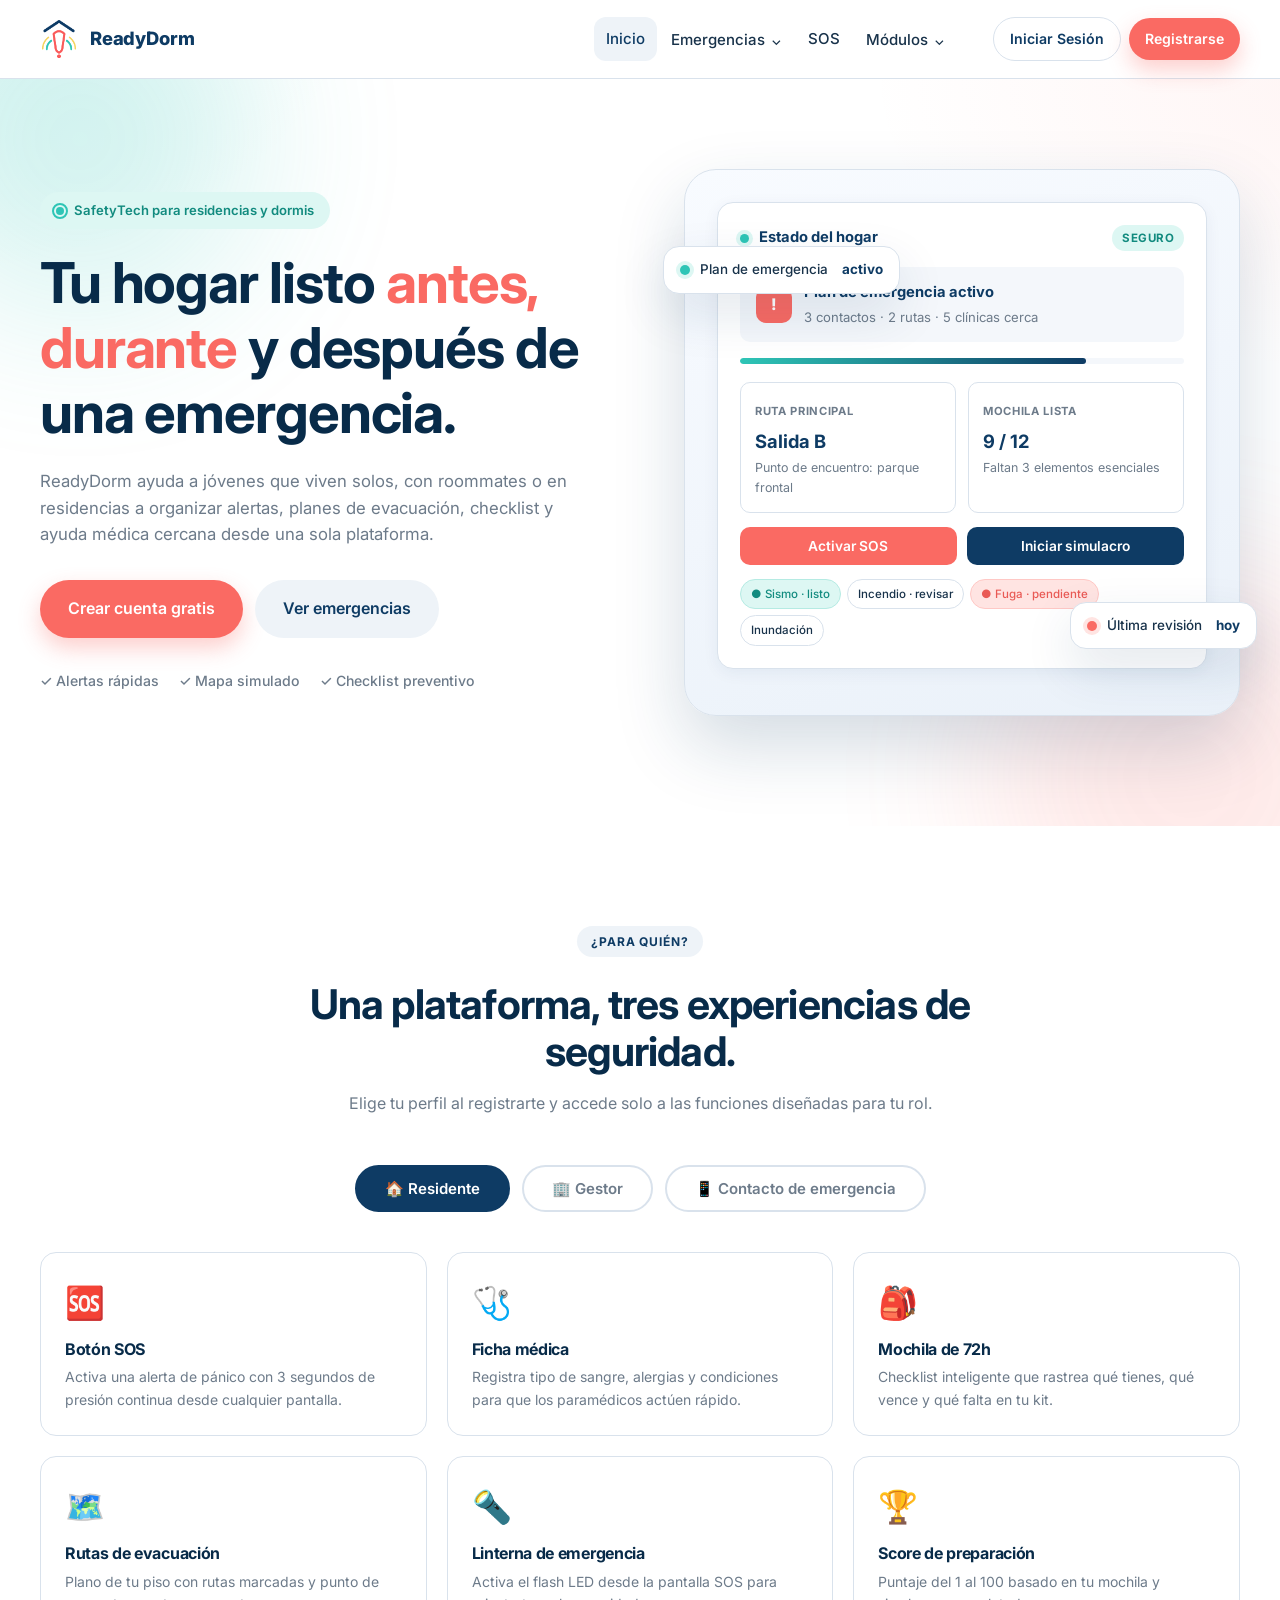
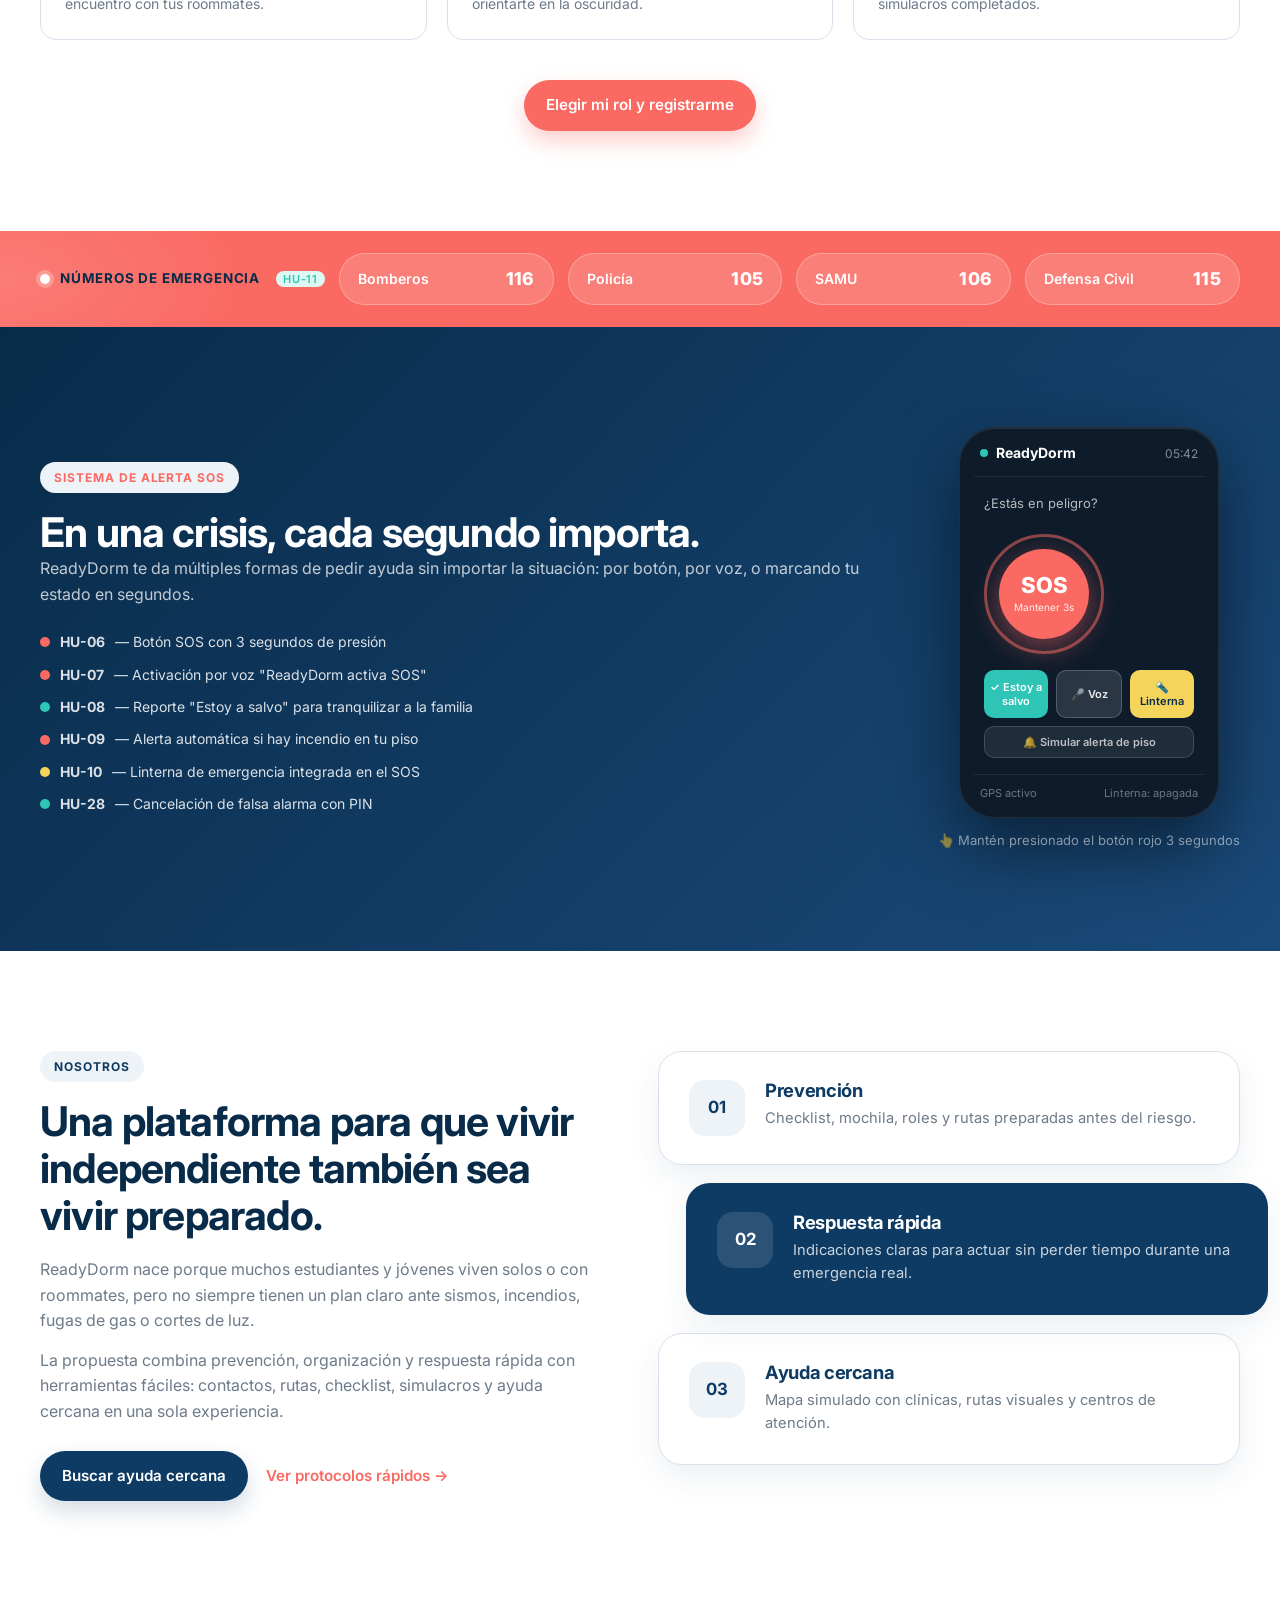
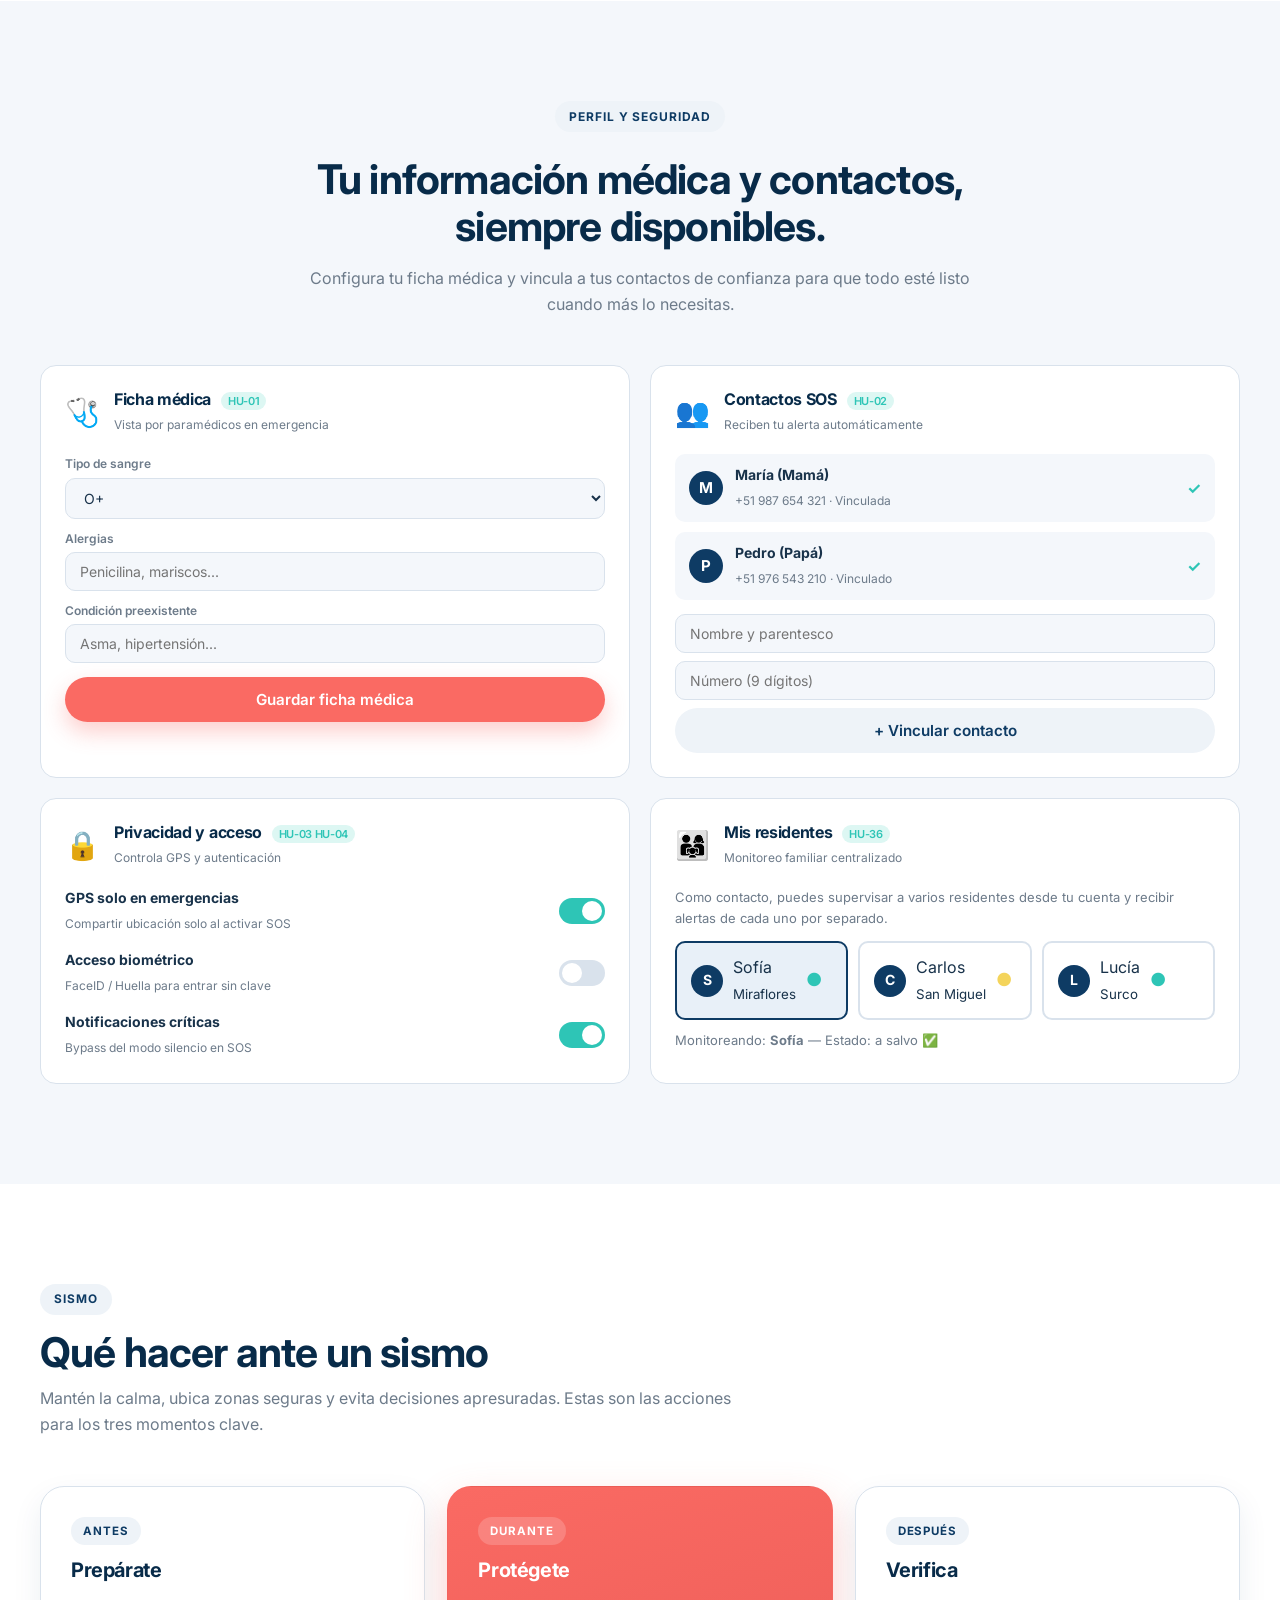
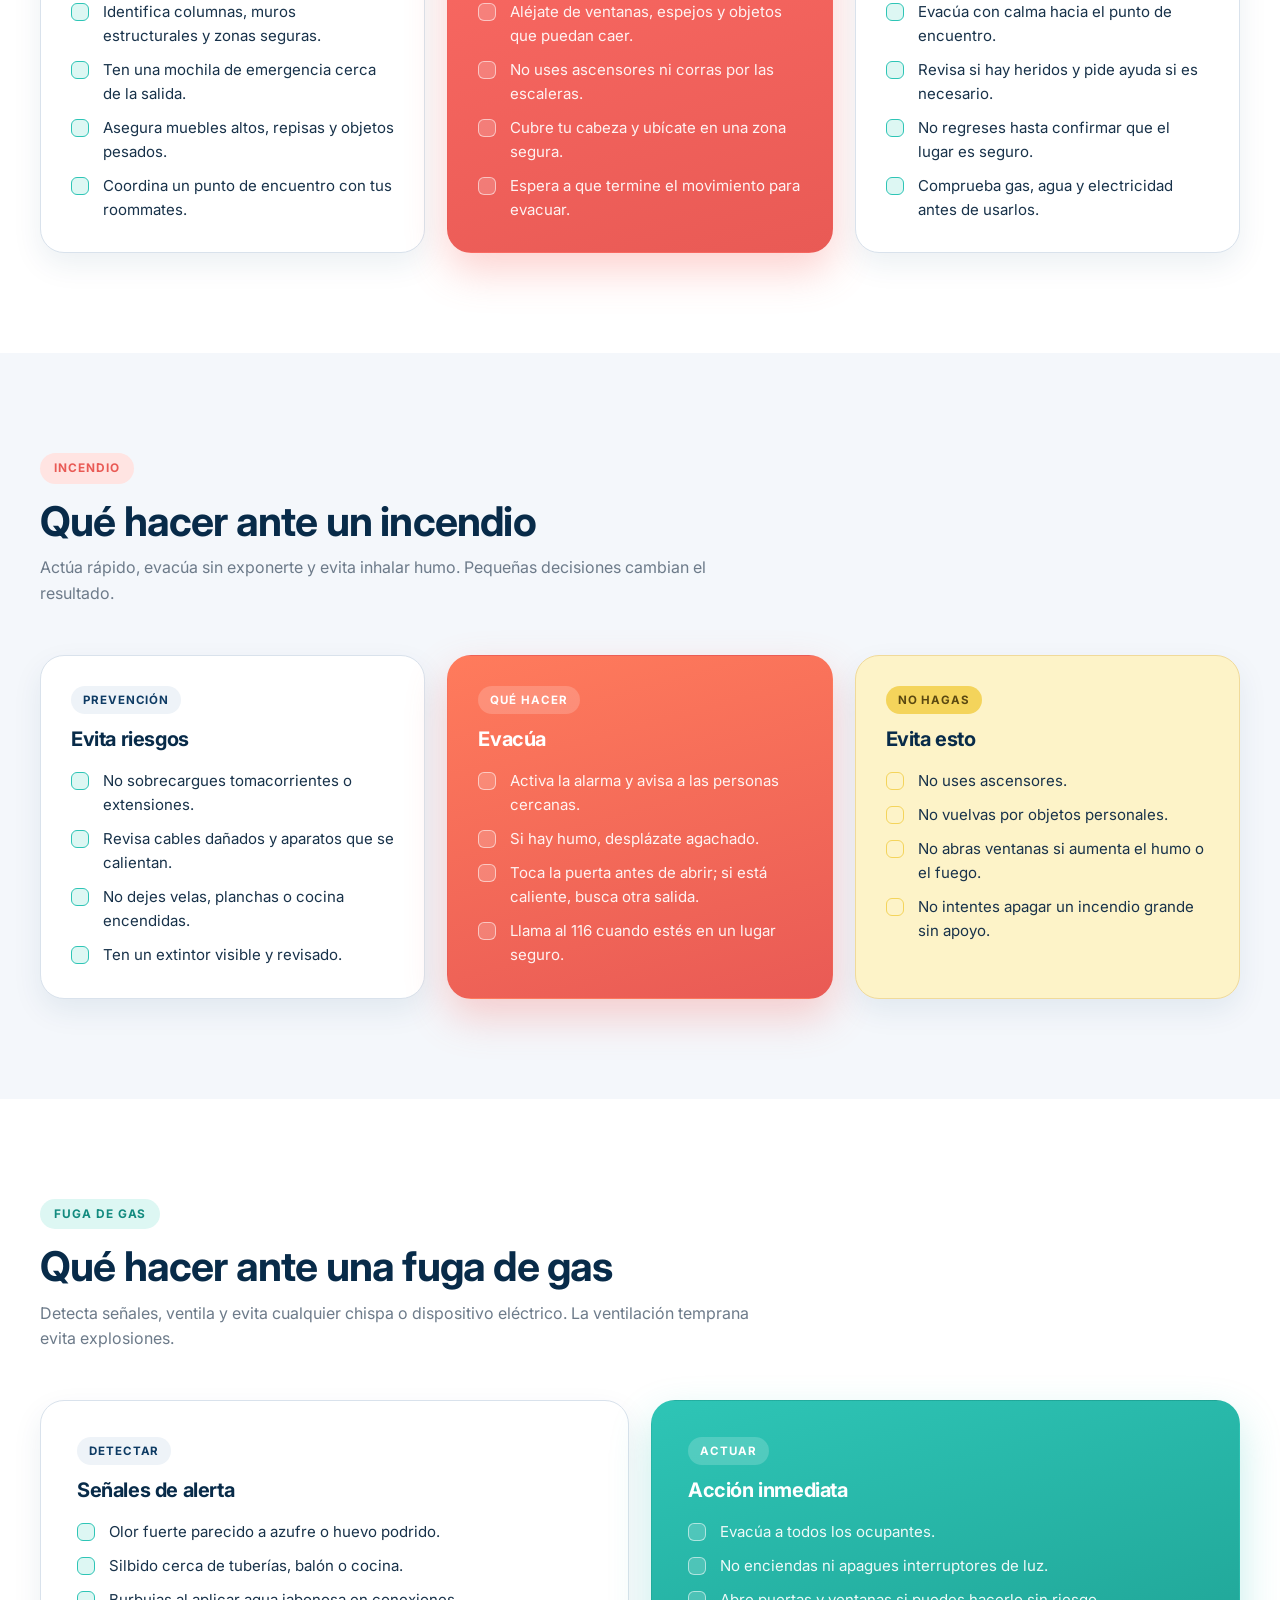
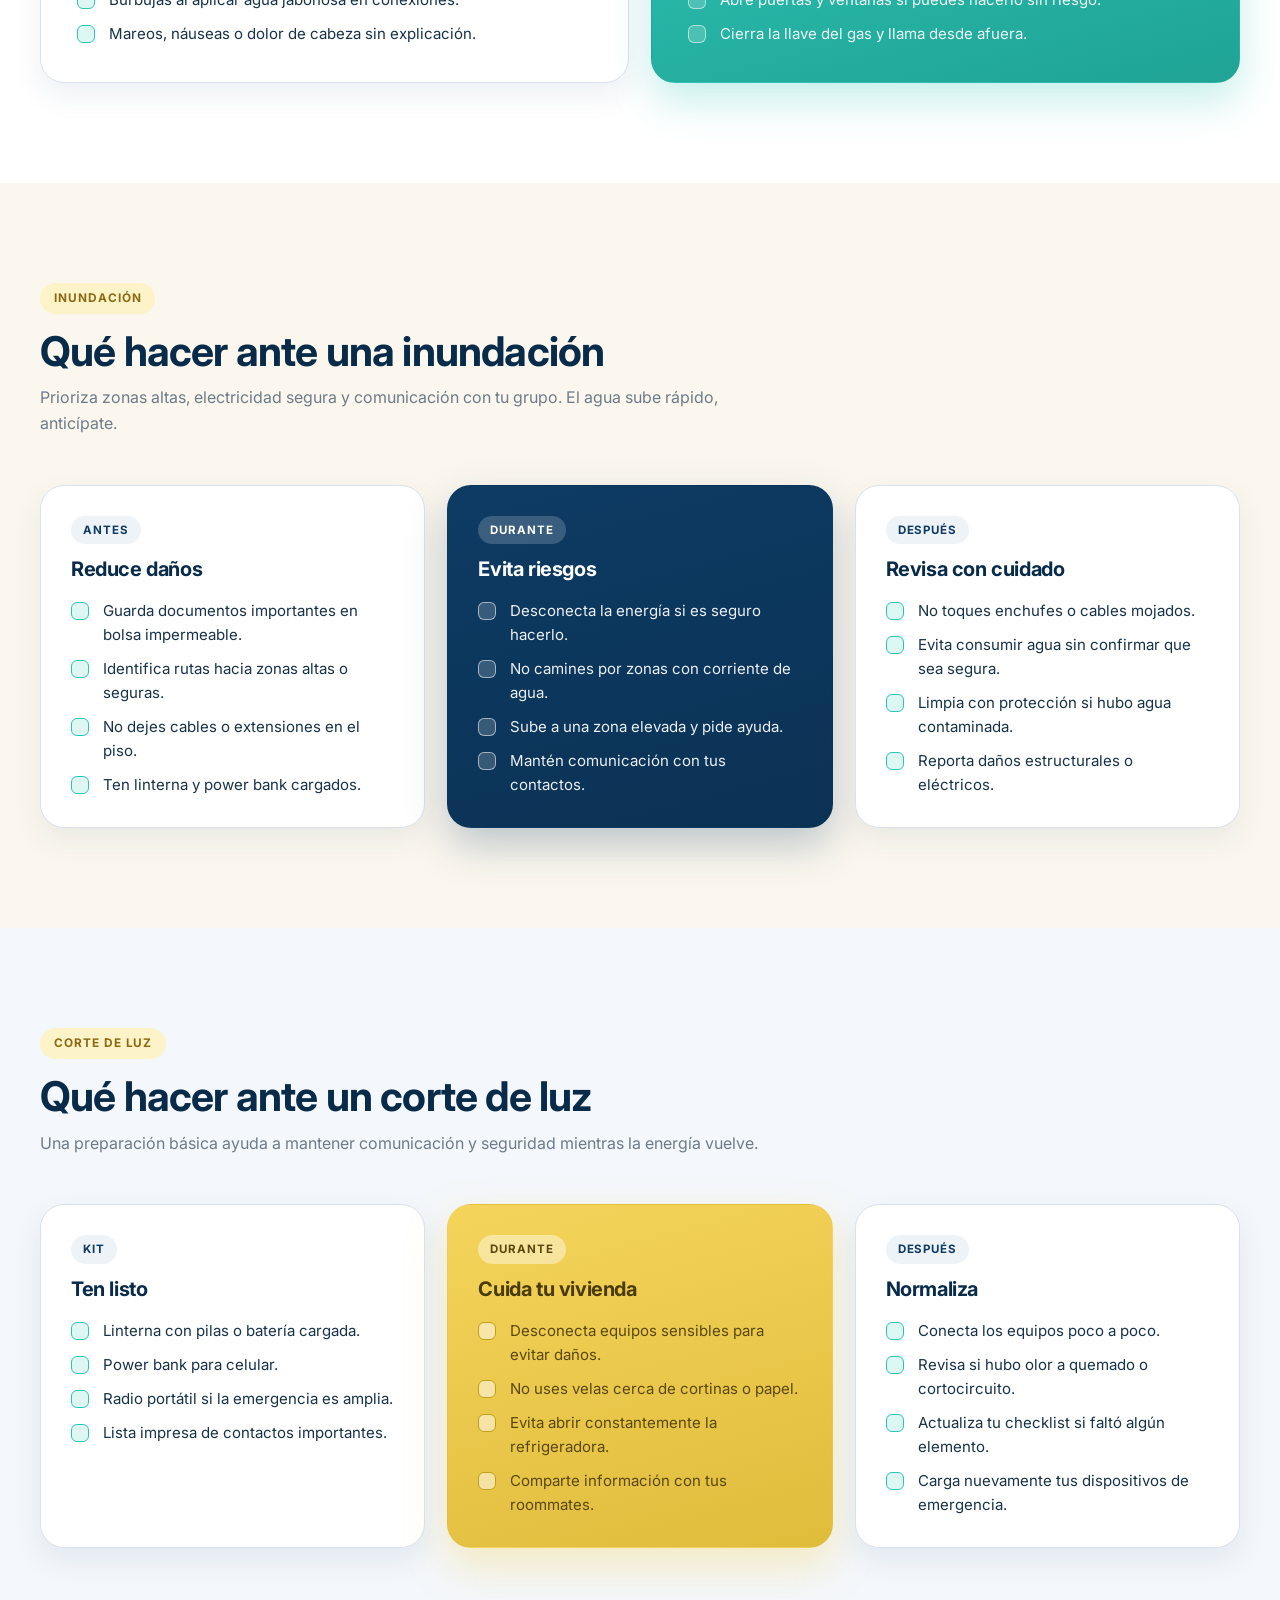
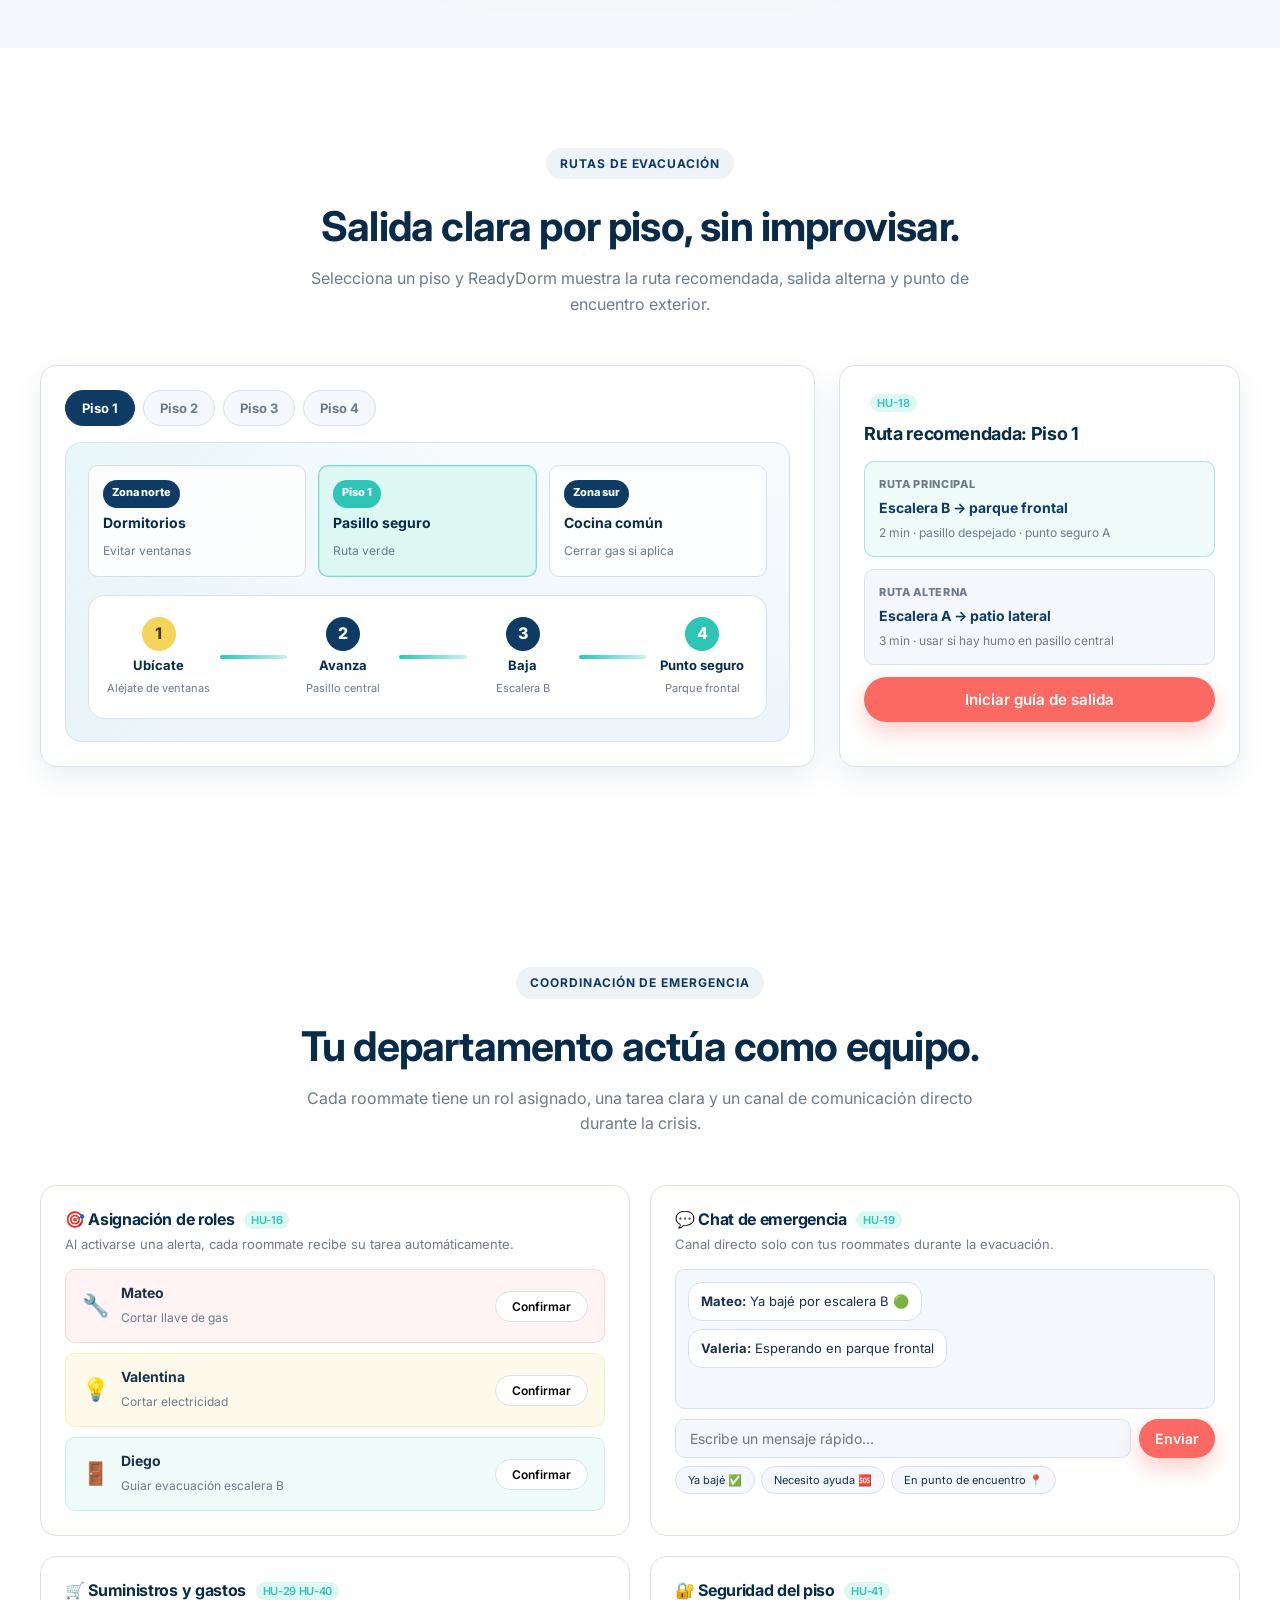
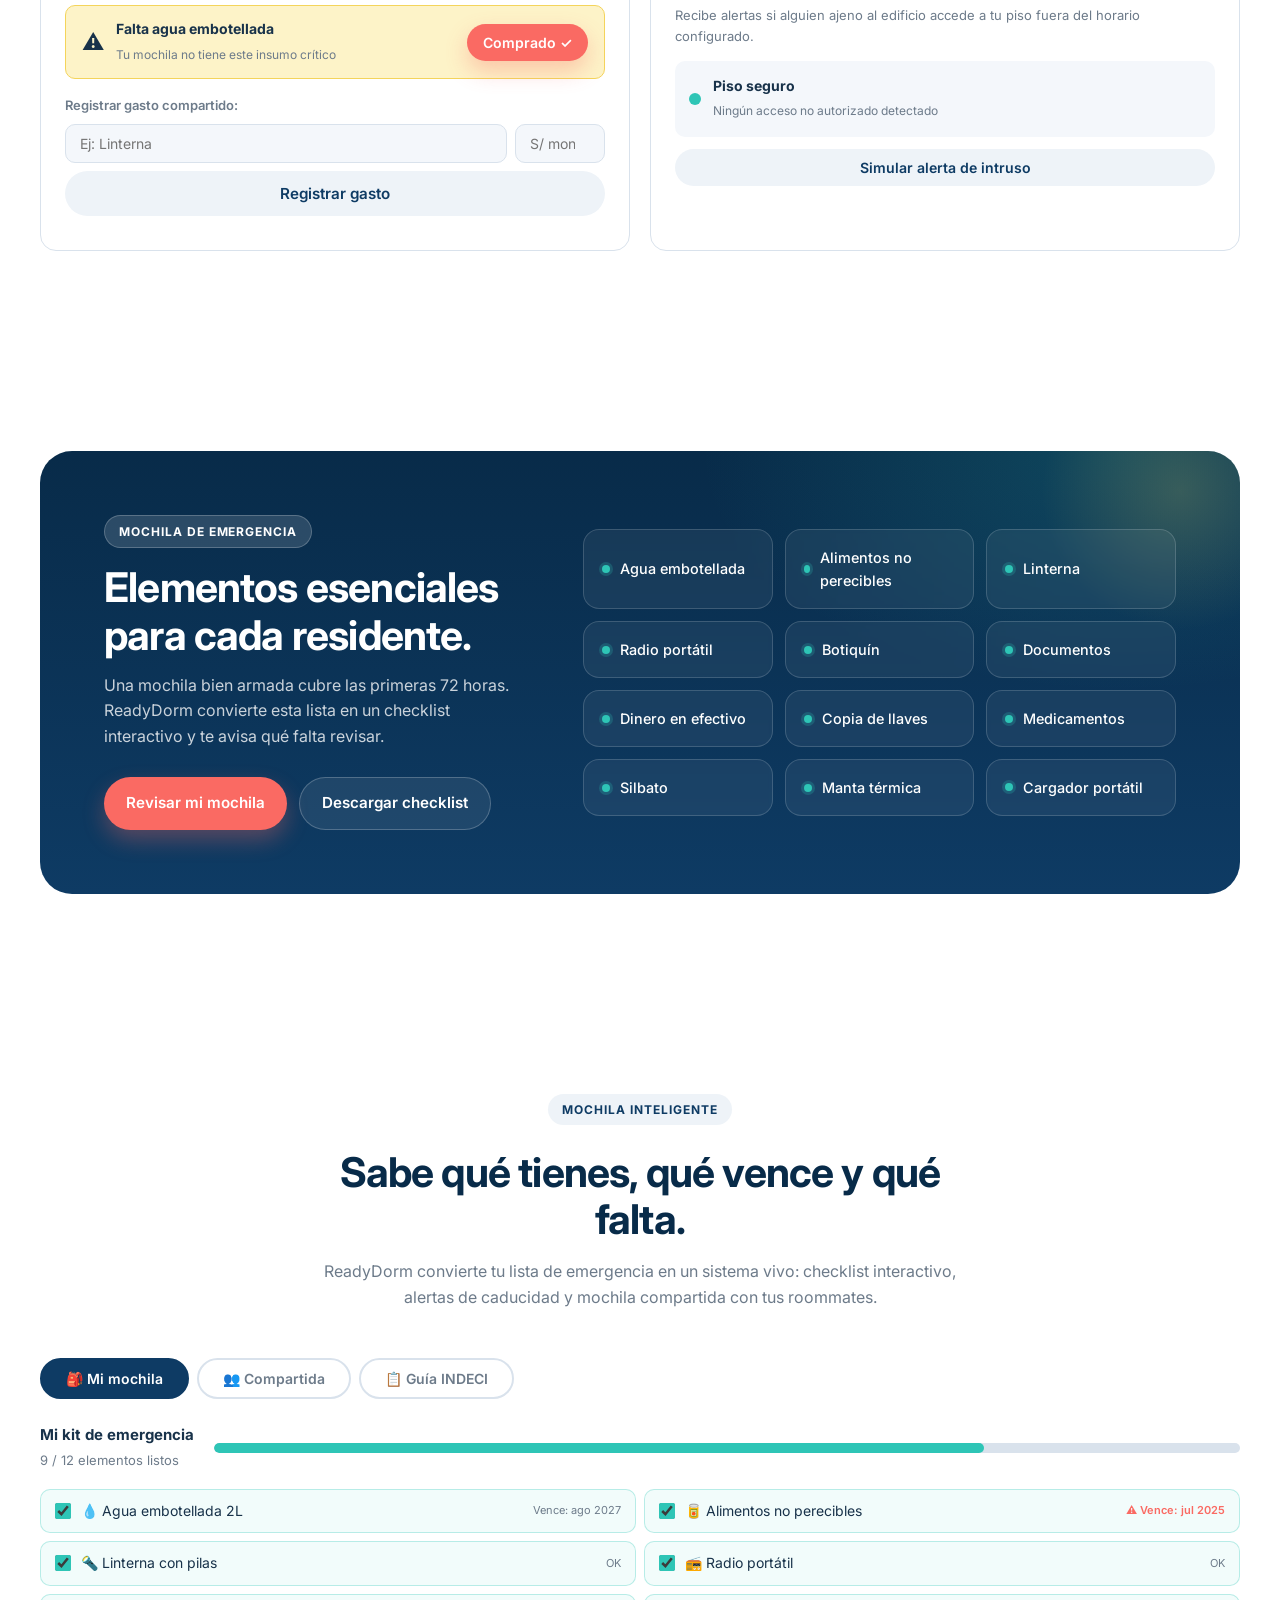
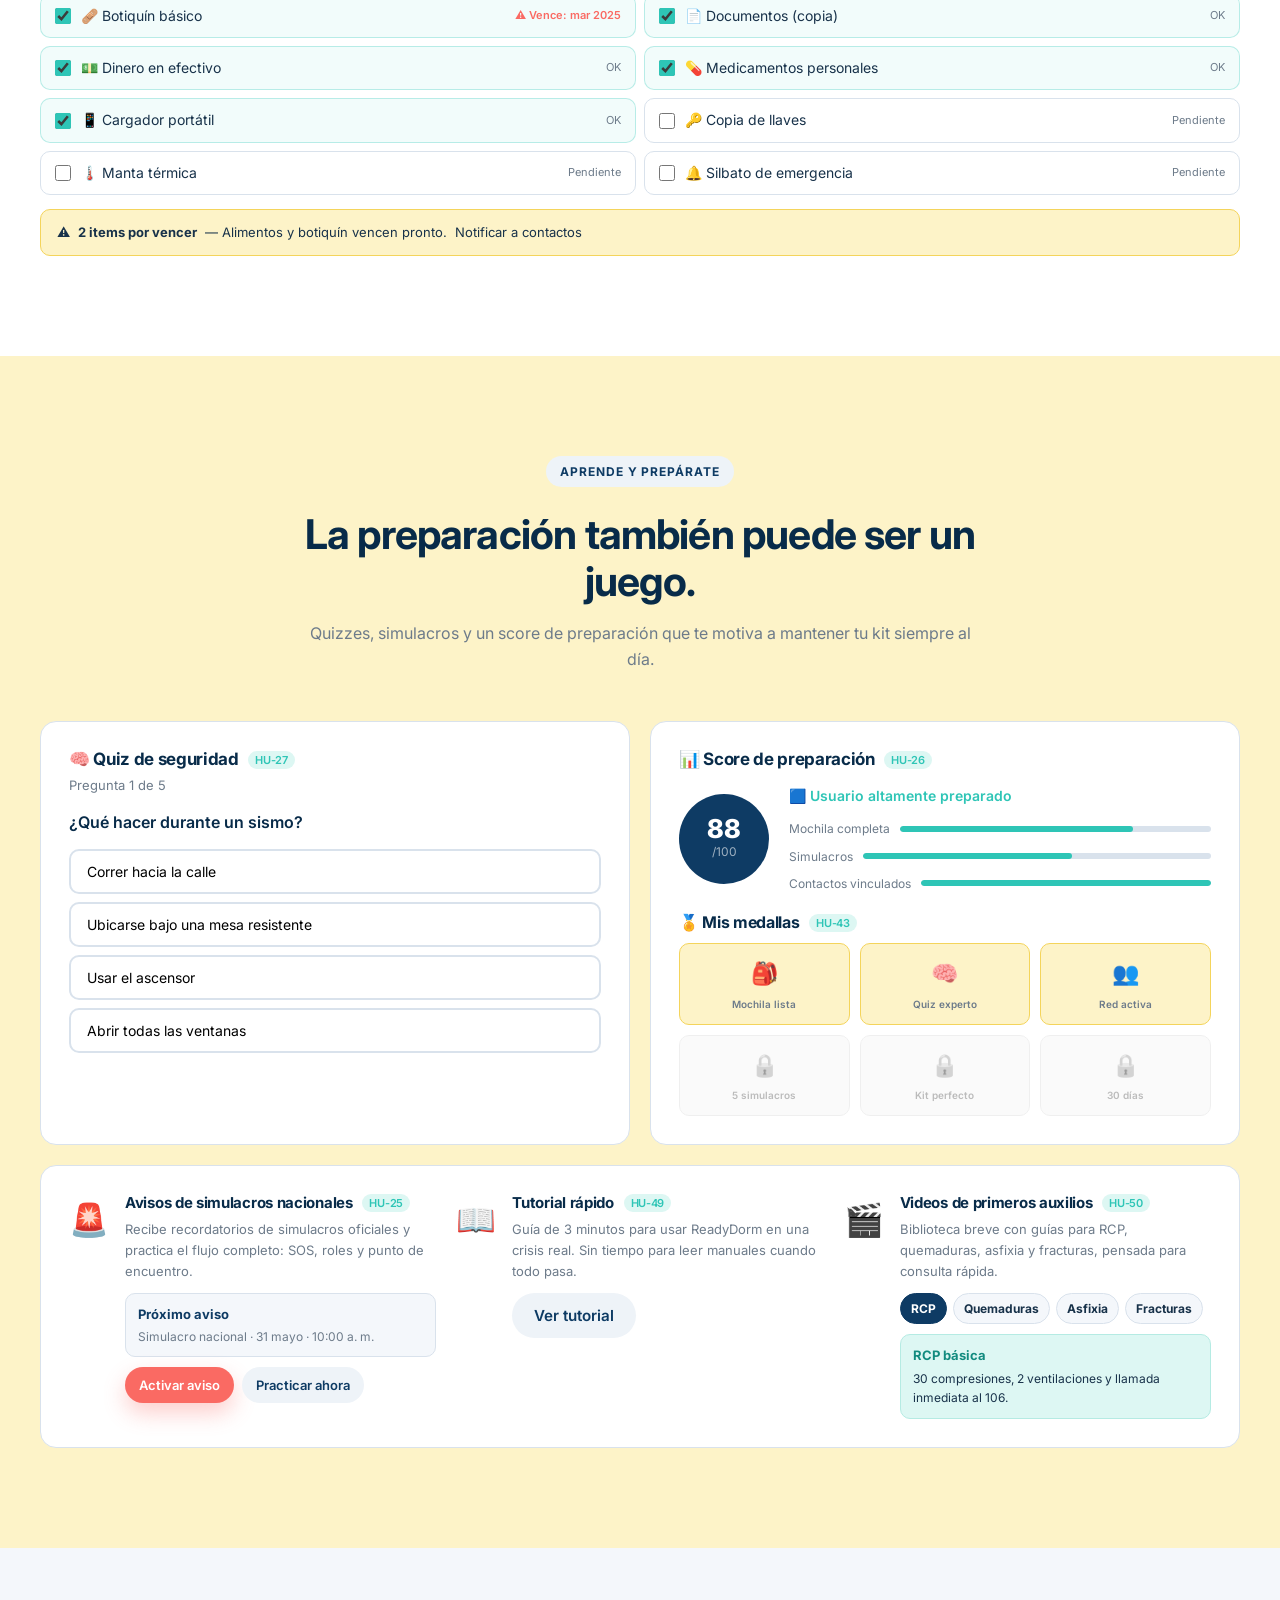
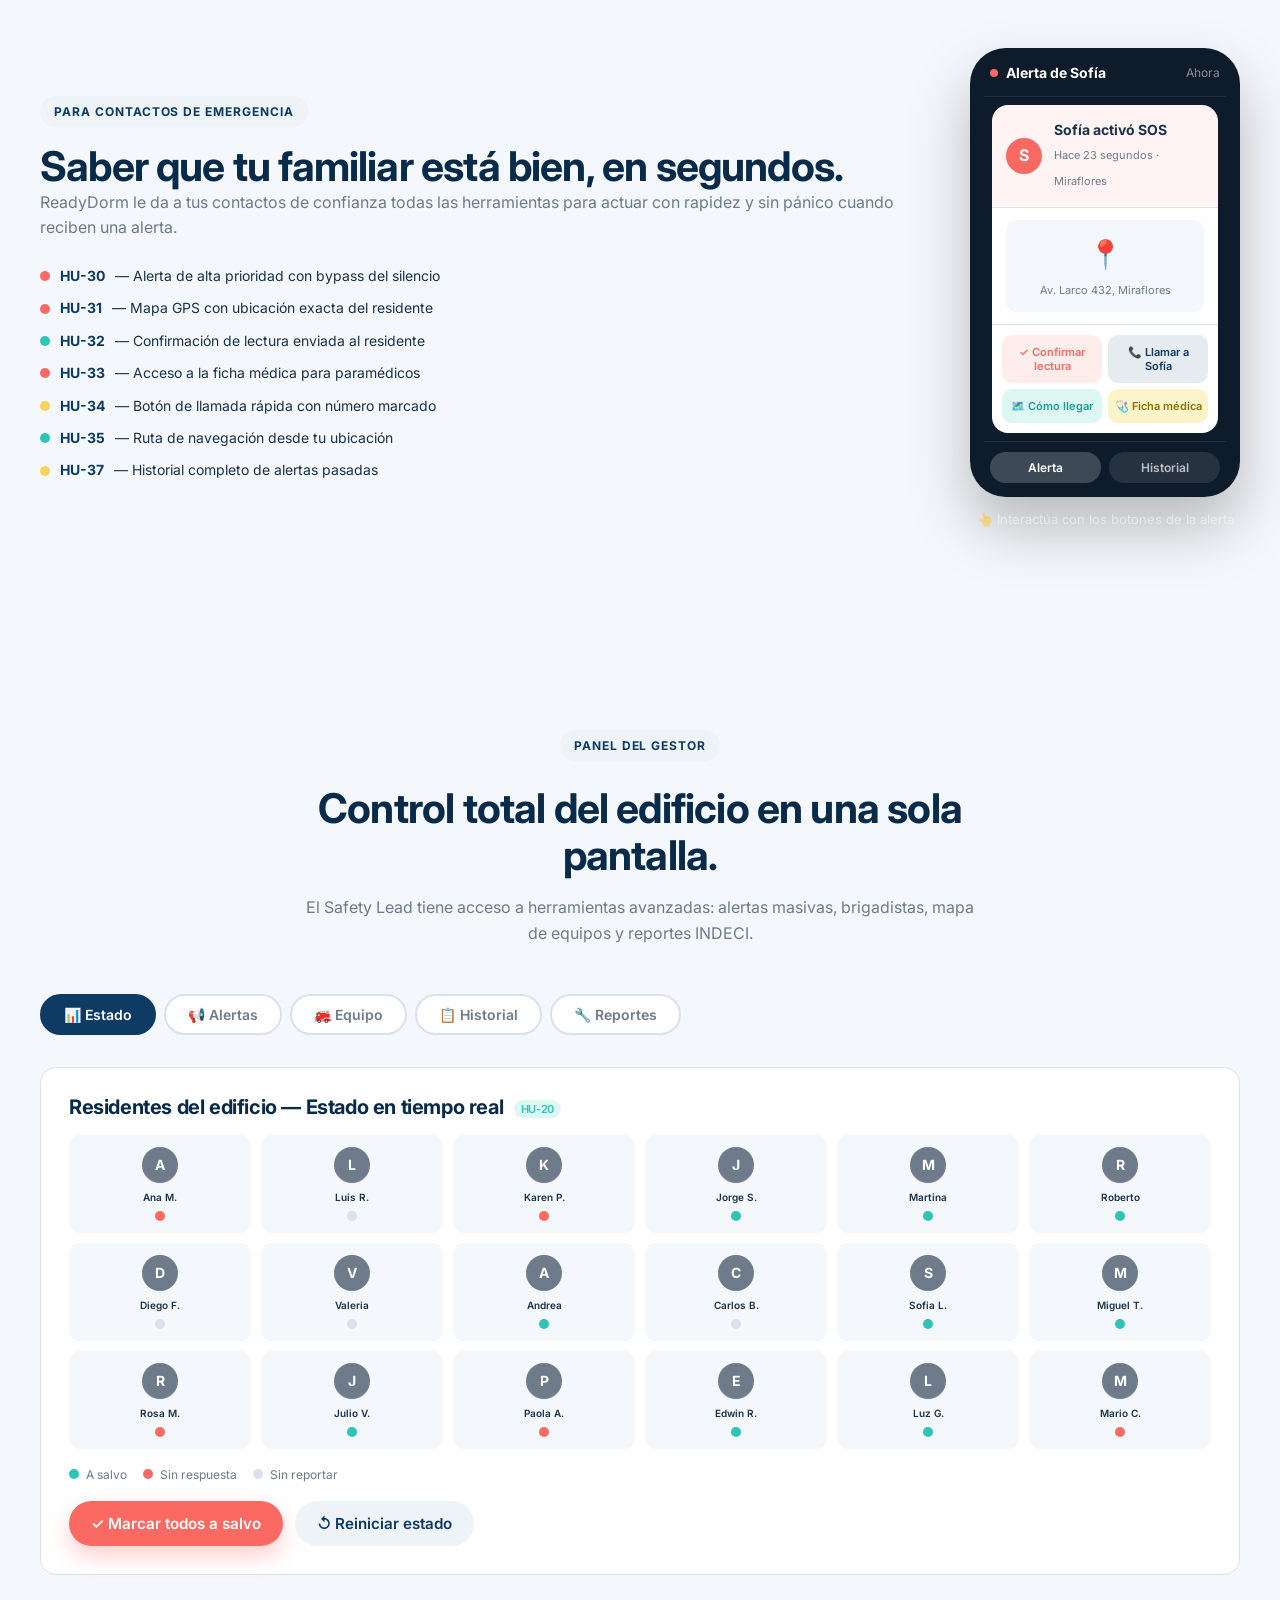
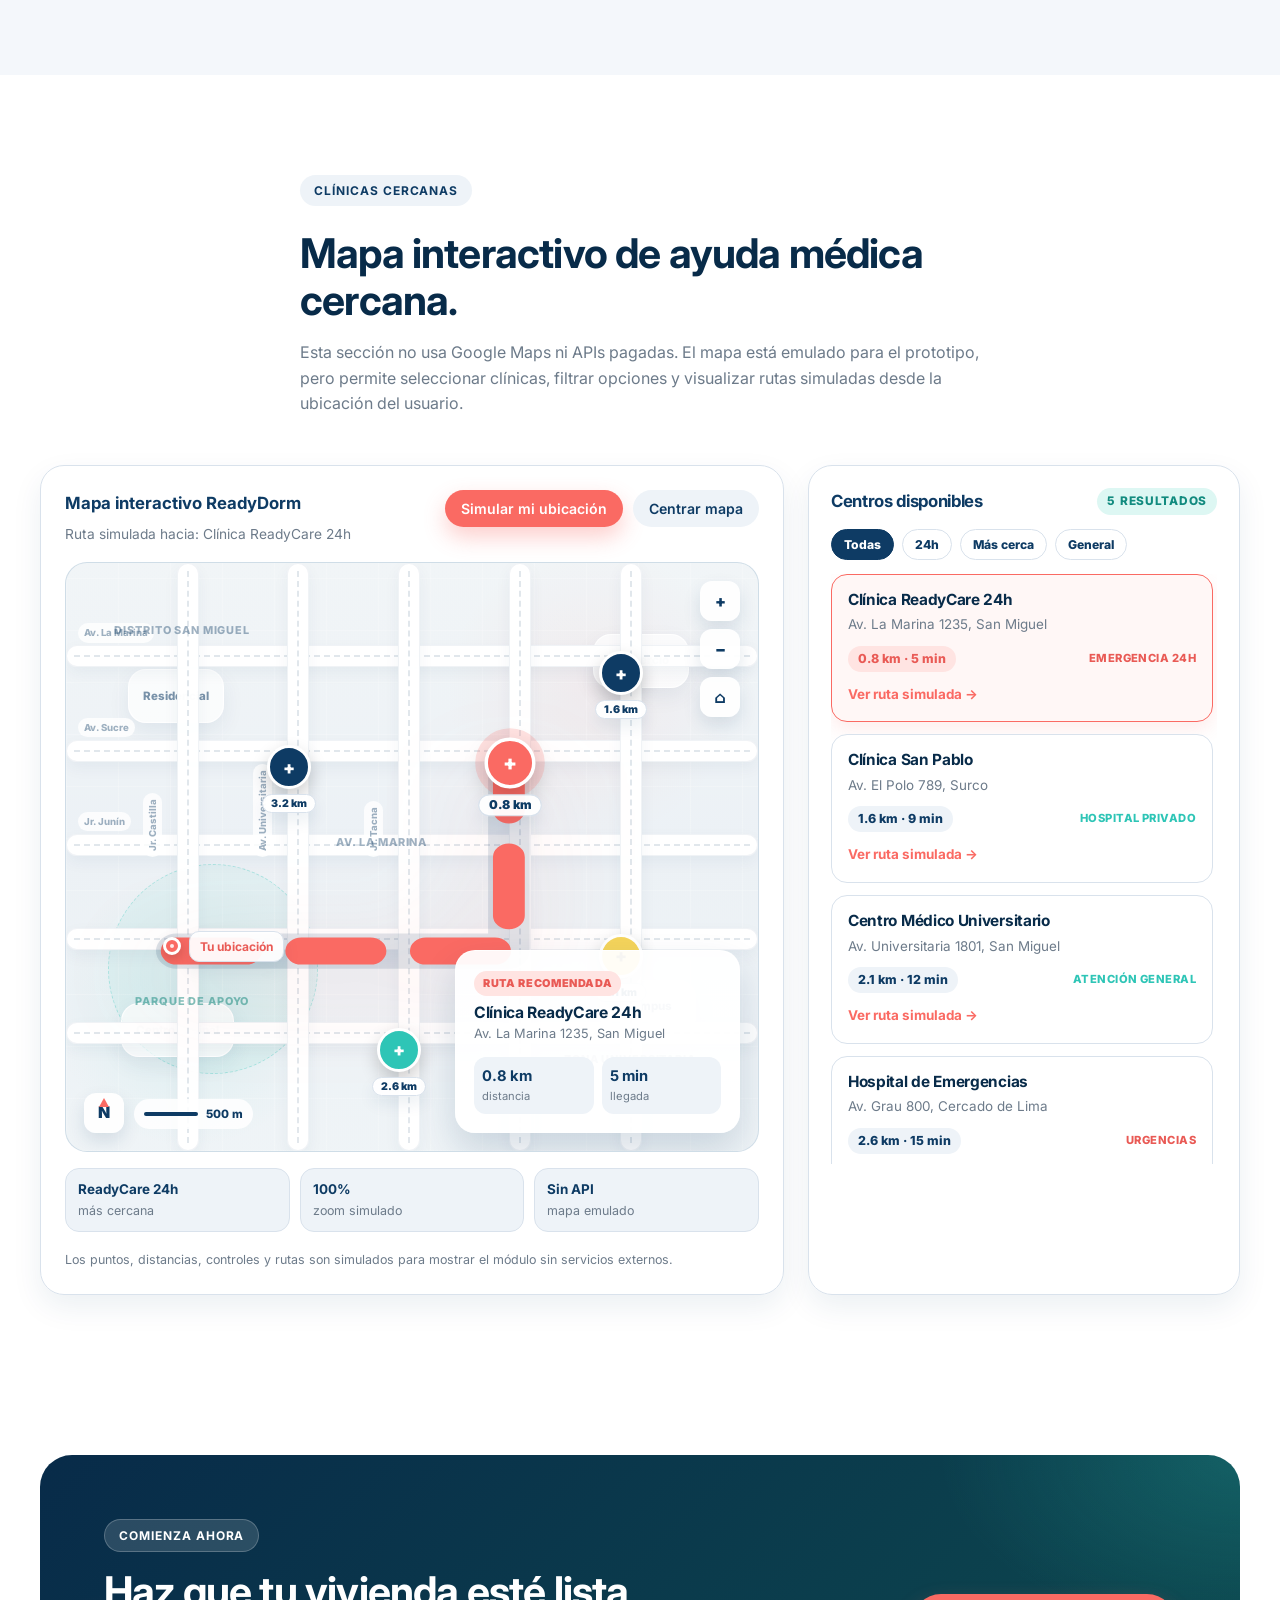
==== public/index.html @ 99611bbd "chore: align landing page with challenge structure" ====
<!DOCTYPE html>
<html lang="es">
<head>
  <meta charset="UTF-8" />
  <meta name="viewport" content="width=device-width, initial-scale=1.0" />
  <title>ReadyDorm | SafetyTech residencial</title>
  <meta name="description" content="ReadyDorm es una plataforma SafetyTech para jóvenes que viven solos, con roommates o en residencias. Prepárate, actúa y organízate ante cualquier emergencia." />
  <link rel="preconnect" href="https://fonts.googleapis.com">
  <link rel="preconnect" href="https://fonts.gstatic.com" crossorigin>
  <link href="https://fonts.googleapis.com/css2?family=Inter:wght@400;500;600;700;800;900&display=swap" rel="stylesheet">
  <link rel="icon" href="favicon.ico" type="image/x-icon" />
  <link rel="stylesheet" href="assets/styles/styles.css" />
  <script defer src="assets/scripts/main.js"></script>
</head>
<body>

  <!-- ============= HEADER ============= -->
  <header class="site-header" id="top">
    <nav class="navbar container" aria-label="Navegación principal">
      <a class="brand" href="#inicio" aria-label="ReadyDorm Inicio">
        <img src="assets/images/readydorm-icon.png" alt="ReadyDorm" class="brand-icon" />
        <span class="brand-name">ReadyDorm</span>
      </a>

      <button class="nav-toggle" id="navToggle" aria-label="Abrir menú" aria-expanded="false">
        <span></span><span></span><span></span>
      </button>

      <div class="nav-menu" id="navMenu">
        <a href="#inicio" class="nav-link active">Inicio</a>
        <div class="dropdown" id="emergencyDropdown">
          <button class="dropdown-button" type="button" aria-expanded="false">
            Emergencias <span class="chevron">⌄</span>
          </button>
          <div class="dropdown-menu" aria-label="Tipos de emergencia">
            <a href="#sismo">Sismo</a>
            <a href="#incendio">Incendio</a>
            <a href="#gas">Fuga de gas</a>
            <a href="#inundacion">Inundación</a>
            <a href="#corte-luz">Corte de luz</a>
          </div>
        </div>
        <a href="#sos-demo" class="nav-link">SOS</a>
        <div class="dropdown" id="modulesDropdown">
          <button class="dropdown-button" type="button" aria-expanded="false">
            Módulos <span class="chevron">⌄</span>
          </button>
          <div class="dropdown-menu" aria-label="Módulos de ReadyDorm">
            <a href="#nosotros">Nosotros</a>
            <a href="#perfil">Perfil y contactos</a>
            <a href="#rutas-evacuacion">Rutas</a>
            <a href="#coordinacion">Roommates</a>
            <a href="#mochila-smart">Mochila</a>
            <a href="#gamificacion">Preparación</a>
            <a href="#contactos-vista">Contactos</a>
            <a href="#panel-gestor">Gestores</a>
            <a href="#clinicas">Clínicas</a>
          </div>
        </div>
      </div>

      <div class="nav-actions">
        <a href="login.html" class="btn btn-ghost btn-sm">Iniciar Sesión</a>
        <a href="registro.html" class="btn btn-primary btn-sm">Registrarse</a>
      </div>
    </nav>
  </header>

  <main>

    <!-- ============= HERO ============= -->
    <section class="hero" id="inicio">
      <div class="hero-glow hero-glow-one"></div>
      <div class="hero-glow hero-glow-two"></div>
      <div class="container hero-grid">
        <div class="hero-copy reveal">
          <div class="eyebrow"><span class="pulse-dot"></span> SafetyTech para residencias y dormis</div>
          <h1>Tu hogar listo <span class="accent">antes, durante</span> y después de una emergencia.</h1>
          <p class="hero-description">
            ReadyDorm ayuda a jóvenes que viven solos, con roommates o en residencias a organizar alertas, planes de evacuación, checklist y ayuda médica cercana desde una sola plataforma.
          </p>
          <div class="hero-buttons">
            <a href="registro.html" class="btn btn-primary btn-large">Crear cuenta gratis</a>
            <a href="#sismo" class="btn btn-soft btn-large">Ver emergencias</a>
          </div>
          <div class="trust-row" aria-label="Beneficios principales">
            <span>✓ Alertas rápidas</span>
            <span>✓ Mapa simulado</span>
            <span>✓ Checklist preventivo</span>
          </div>
        </div>

        <!-- Mock visual del producto -->
        <div class="hero-visual reveal delay-1" aria-label="Vista previa de la plataforma">
          <!-- Tarjetas flotantes -->
          <div class="float-card fc-1">
            <span class="dot"></span> Plan de emergencia <strong style="margin-left:4px; color: var(--primary);">activo</strong>
          </div>
          <div class="float-card fc-2">
            <span class="dot"></span> Última revisión <strong style="margin-left:4px; color: var(--primary);">hoy</strong>
          </div>

          <!-- Card principal de estado -->
          <div class="app-preview-card">
            <div class="preview-top">
              <span class="live-dot"></span>
              <strong>Estado del hogar</strong>
              <small>Seguro</small>
            </div>
            <div class="preview-alert">
              <span>!</span>
              <div>
                <strong>Plan de emergencia activo</strong>
                <p>3 contactos · 2 rutas · 5 clínicas cerca</p>
              </div>
            </div>
            <div class="preview-progress"><span></span></div>
            <div class="preview-grid">
              <div class="preview-tile">
                <small>Ruta principal</small>
                <strong>Salida B</strong>
                <p>Punto de encuentro: parque frontal</p>
              </div>
              <div class="preview-tile">
                <small>Mochila lista</small>
                <strong>9 / 12</strong>
                <p>Faltan 3 elementos esenciales</p>
              </div>
            </div>
            <div class="preview-actions">
              <button>Activar SOS</button>
              <button>Iniciar simulacro</button>
            </div>
            <div class="preview-chips">
              <span class="ok">● Sismo · listo</span>
              <span>Incendio · revisar</span>
              <span class="warn">● Fuga · pendiente</span>
              <span>Inundación</span>
            </div>
          </div>
        </div>
      </div>
    </section>


    <!-- ============= SEGMENTOS (HU_05, HU_36) ============= -->
    <section class="section seg-section" id="segmentos">
      <div class="container">
        <div class="section-heading reveal" style="text-align:center;">
          <span class="section-kicker">¿Para quién?</span>
          <h2>Una plataforma, tres experiencias de seguridad.</h2>
          <p>Elige tu perfil al registrarte y accede solo a las funciones diseñadas para tu rol.</p>
        </div>
        <div class="seg-tab-bar reveal delay-1" id="segTabBar">
          <button class="seg-tab active" data-seg="residente">🏠 Residente</button>
          <button class="seg-tab" data-seg="gestor">🏢 Gestor</button>
          <button class="seg-tab" data-seg="contacto">📱 Contacto de emergencia</button>
        </div>
        <div class="seg-panels">

          <!-- RESIDENTE -->
          <div class="seg-panel active" id="seg-residente">
            <div class="seg-features-grid">
              <div class="seg-feat-card"><span class="sf-icon">🆘</span><h4>Botón SOS</h4><p>Activa una alerta de pánico con 3 segundos de presión continua desde cualquier pantalla.</p></div>
              <div class="seg-feat-card"><span class="sf-icon">🩺</span><h4>Ficha médica</h4><p>Registra tipo de sangre, alergias y condiciones para que los paramédicos actúen rápido.</p></div>
              <div class="seg-feat-card"><span class="sf-icon">🎒</span><h4>Mochila de 72h</h4><p>Checklist inteligente que rastrea qué tienes, qué vence y qué falta en tu kit.</p></div>
              <div class="seg-feat-card"><span class="sf-icon">🗺️</span><h4>Rutas de evacuación</h4><p>Plano de tu piso con rutas marcadas y punto de encuentro con tus roommates.</p></div>
              <div class="seg-feat-card"><span class="sf-icon">🔦</span><h4>Linterna de emergencia</h4><p>Activa el flash LED desde la pantalla SOS para orientarte en la oscuridad.</p></div>
              <div class="seg-feat-card"><span class="sf-icon">🏆</span><h4>Score de preparación</h4><p>Puntaje del 1 al 100 basado en tu mochila y simulacros completados.</p></div>
            </div>
          </div>

          <!-- GESTOR -->
          <div class="seg-panel" id="seg-gestor">
            <div class="seg-features-grid">
              <div class="seg-feat-card"><span class="sf-icon">📊</span><h4>Dashboard de estado</h4><p>Visualiza en tiempo real quiénes reportaron estar a salvo y quiénes aún no responden.</p></div>
              <div class="seg-feat-card"><span class="sf-icon">📢</span><h4>Alerta masiva</h4><p>Envía una orden de evacuación a todos los residentes del edificio o por sectores.</p></div>
              <div class="seg-feat-card"><span class="sf-icon">🚒</span><h4>Brigadistas</h4><p>Identifica residentes con capacidad médica o de rescate y asígnales credencial digital.</p></div>
              <div class="seg-feat-card"><span class="sf-icon">🧯</span><h4>Mapa de equipos</h4><p>Registra la ubicación de extintores y mangueras para que los residentes los ubiquen rápido.</p></div>
              <div class="seg-feat-card"><span class="sf-icon">📋</span><h4>Reporte INDECI (PDF)</h4><p>Exporta resultados de simulacros en formato oficial para presentarlo ante autoridades.</p></div>
              <div class="seg-feat-card"><span class="sf-icon">📍</span><h4>Puntos de encuentro</h4><p>Marca zonas seguras municipales en el mapa para que todos evacúen al mismo lugar.</p></div>
            </div>
          </div>

          <!-- CONTACTO -->
          <div class="seg-panel" id="seg-contacto">
            <div class="seg-features-grid">
              <div class="seg-feat-card"><span class="sf-icon">🔔</span><h4>Recepción de alerta SOS</h4><p>Recibe notificación de alta prioridad con bypass del modo silencio cuando el residente active el SOS.</p></div>
              <div class="seg-feat-card"><span class="sf-icon">📍</span><h4>Ver ubicación GPS</h4><p>Abre el mapa y ve la ubicación exacta del residente en tiempo real para enviar ayuda.</p></div>
              <div class="seg-feat-card"><span class="sf-icon">📞</span><h4>Llamada rápida</h4><p>Un toque para llamar al residente directamente desde la pantalla de alerta activa.</p></div>
              <div class="seg-feat-card"><span class="sf-icon">🧭</span><h4>Navegación hacia el residente</h4><p>Traza una ruta desde tu ubicación hasta la del residente para acudir lo más rápido posible.</p></div>
              <div class="seg-feat-card"><span class="sf-icon">🩺</span><h4>Ficha médica de emergencia</h4><p>Accede a los datos médicos del residente para informar a los paramédicos si está inconsciente.</p></div>
              <div class="seg-feat-card"><span class="sf-icon">👨‍👩‍👧‍👦</span><h4>Múltiples residentes</h4><p>Monitorea a varios hijos o familiares desde una sola cuenta con perfiles independientes.</p></div>
            </div>
          </div>

        </div>
        <div style="text-align:center;margin-top:2.5rem;" class="reveal">
          <a href="registro.html" class="btn btn-primary">Elegir mi rol y registrarme</a>
        </div>
      </div>
    </section>

    <!-- ============= FRANJA DE EMERGENCIAS ============= -->
    <section class="emergency-strip" aria-label="Números de emergencia">
      <div class="container emergency-strip-grid">
        <h4 class="es-title">Números de emergencia <span class="hu-tag">HU-11</span></h4>
        <a class="em-pill em-call" href="tel:116" onclick="callEmergency('Bomberos', '116')" aria-label="Llamar a Bomberos 116"><span>Bomberos</span><strong>116</strong></a>
        <a class="em-pill em-call" href="tel:105" onclick="callEmergency('Policía', '105')" aria-label="Llamar a Policía 105"><span>Policía</span><strong>105</strong></a>
        <a class="em-pill em-call" href="tel:106" onclick="callEmergency('SAMU', '106')" aria-label="Llamar a SAMU 106"><span>SAMU</span><strong>106</strong></a>
        <a class="em-pill em-call" href="tel:115" onclick="callEmergency('Defensa Civil', '115')" aria-label="Llamar a Defensa Civil 115"><span>Defensa Civil</span><strong>115</strong></a>
      </div>
    </section>


    <!-- ============= SOS INTERACTIVO (HU_06-10, HU_28) ============= -->
    <section class="section sos-section" id="sos-demo">
      <div class="container">
        <div class="sos-split">
          <div class="sos-copy reveal">
            <span class="section-kicker">Sistema de alerta SOS</span>
            <h2>En una crisis, cada segundo importa.</h2>
            <p>ReadyDorm te da múltiples formas de pedir ayuda sin importar la situación: por botón, por voz, o marcando tu estado en segundos.</p>
            <ul class="sos-feature-list">
              <li><span class="sfl-dot coral"></span><strong>HU-06</strong> — Botón SOS con 3 segundos de presión</li>
              <li><span class="sfl-dot coral"></span><strong>HU-07</strong> — Activación por voz "ReadyDorm activa SOS"</li>
              <li><span class="sfl-dot support"></span><strong>HU-08</strong> — Reporte "Estoy a salvo" para tranquilizar a la familia</li>
              <li><span class="sfl-dot coral"></span><strong>HU-09</strong> — Alerta automática si hay incendio en tu piso</li>
              <li><span class="sfl-dot accent"></span><strong>HU-10</strong> — Linterna de emergencia integrada en el SOS</li>
              <li><span class="sfl-dot support"></span><strong>HU-28</strong> — Cancelación de falsa alarma con PIN</li>
            </ul>
          </div>

          <div class="sos-phone-wrap reveal delay-1">
            <!-- Alerta de proximidad -->
            <div class="proximity-alert" id="proximityAlert" style="display:none;">
              <span>⚠</span> <strong>Alerta piso 3:</strong> Incendio reportado — evacuación inmediata
            </div>

            <div class="sos-phone">
              <div class="sp-top">
                <span class="sp-status-dot"></span>
                <strong>ReadyDorm</strong>
                <small id="sosTimeDisplay">14:32</small>
              </div>

              <div class="sp-screen" id="sosScreen">
                <!-- estado normal -->
                <div id="sosStateNormal">
                  <p class="sp-label">¿Estás en peligro?</p>
                  <div class="sos-hold-btn" id="sosBtnHold"
                       aria-label="Mantener presionado para activar SOS">
                    <span class="shb-ring"></span>
                    <span class="shb-ring r2"></span>
                    <div class="shb-core">
                      <span id="sosBtnLabel">SOS</span>
                      <small id="sosBtnSub">Mantener 3s</small>
                    </div>
                  </div>
                  <div class="sos-secondary-actions">
                    <button class="ssa-btn safe-btn" id="safeBtn" onclick="reportSafe()">
                      ✓ Estoy a salvo
                    </button>
                    <button class="ssa-btn voice-btn" id="voiceBtn" onclick="activateVoice()">
                      🎤 Voz
                    </button>
                    <button class="ssa-btn torch-btn" id="torchBtn" onclick="toggleTorch()">
                      🔦 Linterna
                    </button>
                  </div>
                  <button class="ssa-btn proximity-btn" onclick="showProximityAlert()" style="margin-top:8px;width:100%;text-align:center;">
                    🔔 Simular alerta de piso
                  </button>
                </div>

                <!-- estado: SOS ENVIADO -->
                <div id="sosStateSent" style="display:none;text-align:center;">
                  <div class="sp-sent-icon">🆘</div>
                  <h3 style="color:#FA6A63;margin:12px 0 6px;">SOS Enviado</h3>
                  <p style="font-size:13px;color:#6D7B8A;">3 contactos notificados<br>Ubicación GPS compartida</p>
                  <button class="sos-cancel-btn" id="sosCancelBtn" onclick="cancelSOS()">
                    🚫 Cancelar (falsa alarma)
                  </button>
                </div>

                <!-- estado: CANCELADO -->
                <div id="sosStateCancelled" style="display:none;text-align:center;">
                  <div class="sp-sent-icon">✅</div>
                  <h3 style="color:#2EC5B6;margin:12px 0 6px;">Alerta cancelada</h3>
                  <p style="font-size:13px;color:#6D7B8A;">Tus contactos han sido notificados<br>que fue una falsa alarma.</p>
                  <button class="btn btn-soft" style="margin-top:16px;font-size:13px;" onclick="resetSOS()">Volver al inicio</button>
                </div>

                <!-- estado: A SALVO -->
                <div id="sosStateSafe" style="display:none;text-align:center;">
                  <div class="sp-sent-icon">💚</div>
                  <h3 style="color:#2EC5B6;margin:12px 0 6px;">Reporte enviado</h3>
                  <p style="font-size:13px;color:#6D7B8A;">"Mateo reporta que está bien"<br>— enviado a tu familia</p>
                  <button class="btn btn-soft" style="margin-top:16px;font-size:13px;" onclick="resetSOS()">Volver al inicio</button>
                </div>

                <!-- estado: VOZ -->
                <div id="sosStateVoice" style="display:none;text-align:center;">
                  <div class="sp-voice-wave">
                    <span></span><span></span><span></span><span></span><span></span>
                  </div>
                  <p style="margin:12px 0 4px;font-weight:600;">Escuchando...</p>
                  <small style="color:#6D7B8A;">Di: "ReadyDorm activa SOS"</small>
                  <button class="btn btn-soft" style="margin-top:16px;font-size:13px;" onclick="resetSOS()">Cancelar</button>
                </div>
              </div>

              <div class="sp-bottom">
                <span>GPS activo</span>
                <span id="torchStatus">Linterna: apagada</span>
              </div>
            </div>

            <p class="sos-hint">👆 Mantén presionado el botón rojo 3 segundos</p>
          </div>
        </div>
      </div>
    </section>

    <!-- ============= NOSOTROS ============= -->
    <section class="section about-section" id="nosotros">
      <div class="container split-grid">
        <div class="section-copy reveal">
          <span class="section-kicker">Nosotros</span>
          <h2>Una plataforma para que vivir independiente también sea vivir preparado.</h2>
          <p>
            ReadyDorm nace porque muchos estudiantes y jóvenes viven solos o con roommates, pero no siempre tienen un plan claro ante sismos, incendios, fugas de gas o cortes de luz.
          </p>
          <p>
            La propuesta combina prevención, organización y respuesta rápida con herramientas fáciles: contactos, rutas, checklist, simulacros y ayuda cercana en una sola experiencia.
          </p>
          <div class="about-actions">
            <a href="#clinicas" class="btn btn-dark">Buscar ayuda cercana</a>
            <a href="#sismo" class="text-link">Ver protocolos rápidos →</a>
          </div>
        </div>
        <div class="about-cards reveal delay-1">
          <article class="metric-card">
            <span>01</span>
            <div>
              <h3>Prevención</h3>
              <p>Checklist, mochila, roles y rutas preparadas antes del riesgo.</p>
            </div>
          </article>
          <article class="metric-card highlighted">
            <span>02</span>
            <div>
              <h3>Respuesta rápida</h3>
              <p>Indicaciones claras para actuar sin perder tiempo durante una emergencia real.</p>
            </div>
          </article>
          <article class="metric-card">
            <span>03</span>
            <div>
              <h3>Ayuda cercana</h3>
              <p>Mapa simulado con clínicas, rutas visuales y centros de atención.</p>
            </div>
          </article>
        </div>
      </div>
    </section>


    <!-- ============= PERFIL Y CONTACTOS (HU_01-04, HU_33, HU_36) ============= -->
    <section class="section profile-section soft-blue" id="perfil">
      <div class="container">
        <div class="section-heading reveal" style="text-align:center;">
          <span class="section-kicker">Perfil y seguridad</span>
          <h2>Tu información médica y contactos, siempre disponibles.</h2>
          <p>Configura tu ficha médica y vincula a tus contactos de confianza para que todo esté listo cuando más lo necesitas.</p>
        </div>
        <div class="profile-grid reveal delay-1">

          <!-- Ficha médica HU_01 -->
          <div class="profile-card">
            <div class="pc-header">
              <span class="pc-icon">🩺</span>
              <div>
                <h3>Ficha médica <span class="hu-tag">HU-01</span></h3>
                <small>Vista por paramédicos en emergencia</small>
              </div>
            </div>
            <div class="medical-form">
              <div class="mf-row">
                <label>Tipo de sangre</label>
                <select id="bloodType" class="mf-input">
                  <option>O+</option><option>O−</option><option>A+</option>
                  <option>A−</option><option>B+</option><option>AB+</option>
                </select>
              </div>
              <div class="mf-row">
                <label>Alergias</label>
                <input type="text" class="mf-input" id="allergies" placeholder="Penicilina, mariscos..." />
              </div>
              <div class="mf-row">
                <label>Condición preexistente</label>
                <input type="text" class="mf-input" id="condition" placeholder="Asma, hipertensión..." />
              </div>
              <button class="btn btn-primary" style="width:100%;margin-top:4px;" onclick="saveMedical()">Guardar ficha médica</button>
            </div>
          </div>

          <!-- Contactos de confianza HU_02 -->
          <div class="profile-card">
            <div class="pc-header">
              <span class="pc-icon">👥</span>
              <div>
                <h3>Contactos SOS <span class="hu-tag">HU-02</span></h3>
                <small>Reciben tu alerta automáticamente</small>
              </div>
            </div>
            <div id="contactList" class="contact-list">
              <div class="contact-item verified">
                <div class="ci-avatar">M</div>
                <div class="ci-info">
                  <strong>María (Mamá)</strong>
                  <small>+51 987 654 321 · Vinculada</small>
                </div>
                <span class="ci-badge">✓</span>
              </div>
              <div class="contact-item verified">
                <div class="ci-avatar">P</div>
                <div class="ci-info">
                  <strong>Pedro (Papá)</strong>
                  <small>+51 976 543 210 · Vinculado</small>
                </div>
                <span class="ci-badge">✓</span>
              </div>
            </div>
            <div class="add-contact-form">
              <input type="text" class="mf-input" id="newContactName" placeholder="Nombre y parentesco" />
              <input type="tel" class="mf-input" id="newContactPhone" placeholder="Número (9 dígitos)" maxlength="9" />
              <button class="btn btn-soft" style="width:100%;" onclick="addContact()">+ Vincular contacto</button>
            </div>
          </div>

          <!-- GPS + Biometría HU_03, HU_04 -->
          <div class="profile-card">
            <div class="pc-header">
              <span class="pc-icon">🔒</span>
              <div>
                <h3>Privacidad y acceso <span class="hu-tag">HU-03 HU-04</span></h3>
                <small>Controla GPS y autenticación</small>
              </div>
            </div>
            <div class="toggle-list">
              <div class="toggle-item">
                <div>
                  <strong>GPS solo en emergencias</strong>
                  <small>Compartir ubicación solo al activar SOS</small>
                </div>
                <label class="rd-switch">
                  <input type="checkbox" id="gpsToggle" checked onchange="toggleGPS(this)">
                  <span class="rd-slider"></span>
                </label>
              </div>
              <div class="toggle-item">
                <div>
                  <strong>Acceso biométrico</strong>
                  <small>FaceID / Huella para entrar sin clave</small>
                </div>
                <label class="rd-switch">
                  <input type="checkbox" id="bioToggle" onchange="toggleBio(this)">
                  <span class="rd-slider"></span>
                </label>
              </div>
              <div class="toggle-item">
                <div>
                  <strong>Notificaciones críticas</strong>
                  <small>Bypass del modo silencio en SOS</small>
                </div>
                <label class="rd-switch">
                  <input type="checkbox" id="notifToggle" checked onchange="toggleNotif(this)">
                  <span class="rd-slider"></span>
                </label>
              </div>
            </div>
          </div>

          <!-- Múltiples residentes HU_36 -->
          <div class="profile-card">
            <div class="pc-header">
              <span class="pc-icon">👨‍👩‍👧</span>
              <div>
                <h3>Mis residentes <span class="hu-tag">HU-36</span></h3>
                <small>Monitoreo familiar centralizado</small>
              </div>
            </div>
            <p style="font-size:13px;color:var(--muted);margin-bottom:12px;">Como contacto, puedes supervisar a varios residentes desde tu cuenta y recibir alertas de cada uno por separado.</p>
            <div class="resident-selector">
              <div class="rs-card active" onclick="selectResident(this,'Sofía')">
                <div class="rs-avatar">S</div>
                <span>Sofía<br><small>Miraflores</small></span>
                <span class="rs-status ok">●</span>
              </div>
              <div class="rs-card" onclick="selectResident(this,'Carlos')">
                <div class="rs-avatar">C</div>
                <span>Carlos<br><small>San Miguel</small></span>
                <span class="rs-status warn">●</span>
              </div>
              <div class="rs-card" onclick="selectResident(this,'Lucía')">
                <div class="rs-avatar">L</div>
                <span>Lucía<br><small>Surco</small></span>
                <span class="rs-status ok">●</span>
              </div>
            </div>
            <p id="residentMsg" style="font-size:13px;margin-top:10px;color:var(--muted);">Monitoreando: <strong>Sofía</strong> — Estado: a salvo ✅</p>
          </div>
        </div>
      </div>
    </section>

    <!-- ============= SISMO ============= -->
    <section class="section emergency-detail" id="sismo">
      <div class="container">
        <div class="detail-title reveal">
          <span class="danger-label navy-label">Sismo</span>
          <h2>Qué hacer ante un sismo</h2>
          <p>Mantén la calma, ubica zonas seguras y evita decisiones apresuradas. Estas son las acciones para los tres momentos clave.</p>
        </div>
        <div class="detail-grid three-cols reveal delay-1">
          <article class="info-card">
            <span class="info-icon">Antes</span>
            <h3>Prepárate</h3>
            <ul>
              <li>Identifica columnas, muros estructurales y zonas seguras.</li>
              <li>Ten una mochila de emergencia cerca de la salida.</li>
              <li>Asegura muebles altos, repisas y objetos pesados.</li>
              <li>Coordina un punto de encuentro con tus roommates.</li>
            </ul>
          </article>
          <article class="info-card accent-card coral-card">
            <span class="info-icon">Durante</span>
            <h3>Protégete</h3>
            <ul>
              <li>Aléjate de ventanas, espejos y objetos que puedan caer.</li>
              <li>No uses ascensores ni corras por las escaleras.</li>
              <li>Cubre tu cabeza y ubícate en una zona segura.</li>
              <li>Espera a que termine el movimiento para evacuar.</li>
            </ul>
          </article>
          <article class="info-card">
            <span class="info-icon">Después</span>
            <h3>Verifica</h3>
            <ul>
              <li>Evacúa con calma hacia el punto de encuentro.</li>
              <li>Revisa si hay heridos y pide ayuda si es necesario.</li>
              <li>No regreses hasta confirmar que el lugar es seguro.</li>
              <li>Comprueba gas, agua y electricidad antes de usarlos.</li>
            </ul>
          </article>
        </div>
      </div>
    </section>

    <!-- ============= INCENDIO ============= -->
    <section class="section emergency-detail soft-blue" id="incendio">
      <div class="container">
        <div class="detail-title reveal">
          <span class="danger-label coral-label">Incendio</span>
          <h2>Qué hacer ante un incendio</h2>
          <p>Actúa rápido, evacúa sin exponerte y evita inhalar humo. Pequeñas decisiones cambian el resultado.</p>
        </div>
        <div class="detail-grid three-cols reveal delay-1">
          <article class="info-card">
            <span class="info-icon">Prevención</span>
            <h3>Evita riesgos</h3>
            <ul>
              <li>No sobrecargues tomacorrientes o extensiones.</li>
              <li>Revisa cables dañados y aparatos que se calientan.</li>
              <li>No dejes velas, planchas o cocina encendidas.</li>
              <li>Ten un extintor visible y revisado.</li>
            </ul>
          </article>
          <article class="info-card accent-card fire-card">
            <span class="info-icon">Qué hacer</span>
            <h3>Evacúa</h3>
            <ul>
              <li>Activa la alarma y avisa a las personas cercanas.</li>
              <li>Si hay humo, desplázate agachado.</li>
              <li>Toca la puerta antes de abrir; si está caliente, busca otra salida.</li>
              <li>Llama al 116 cuando estés en un lugar seguro.</li>
            </ul>
          </article>
          <article class="info-card warning-card">
            <span class="info-icon">No hagas</span>
            <h3>Evita esto</h3>
            <ul>
              <li>No uses ascensores.</li>
              <li>No vuelvas por objetos personales.</li>
              <li>No abras ventanas si aumenta el humo o el fuego.</li>
              <li>No intentes apagar un incendio grande sin apoyo.</li>
            </ul>
          </article>
        </div>
      </div>
    </section>

    <!-- ============= FUGA DE GAS ============= -->
    <section class="section emergency-detail" id="gas">
      <div class="container">
        <div class="detail-title reveal">
          <span class="danger-label teal-label">Fuga de gas</span>
          <h2>Qué hacer ante una fuga de gas</h2>
          <p>Detecta señales, ventila y evita cualquier chispa o dispositivo eléctrico. La ventilación temprana evita explosiones.</p>
        </div>
        <div class="detail-grid two-cols reveal delay-1">
          <article class="info-card wide-card">
            <span class="info-icon">Detectar</span>
            <h3>Señales de alerta</h3>
            <ul>
              <li>Olor fuerte parecido a azufre o huevo podrido.</li>
              <li>Silbido cerca de tuberías, balón o cocina.</li>
              <li>Burbujas al aplicar agua jabonosa en conexiones.</li>
              <li>Mareos, náuseas o dolor de cabeza sin explicación.</li>
            </ul>
          </article>
          <article class="info-card wide-card accent-card teal-card">
            <span class="info-icon">Actuar</span>
            <h3>Acción inmediata</h3>
            <ul>
              <li>Evacúa a todos los ocupantes.</li>
              <li>No enciendas ni apagues interruptores de luz.</li>
              <li>Abre puertas y ventanas si puedes hacerlo sin riesgo.</li>
              <li>Cierra la llave del gas y llama desde afuera.</li>
            </ul>
          </article>
        </div>
      </div>
    </section>

    <!-- ============= INUNDACIÓN ============= -->
    <section class="section emergency-detail soft-yellow" id="inundacion">
      <div class="container">
        <div class="detail-title reveal">
          <span class="danger-label yellow-label">Inundación</span>
          <h2>Qué hacer ante una inundación</h2>
          <p>Prioriza zonas altas, electricidad segura y comunicación con tu grupo. El agua sube rápido, anticípate.</p>
        </div>
        <div class="detail-grid three-cols reveal delay-1">
          <article class="info-card">
            <span class="info-icon">Antes</span>
            <h3>Reduce daños</h3>
            <ul>
              <li>Guarda documentos importantes en bolsa impermeable.</li>
              <li>Identifica rutas hacia zonas altas o seguras.</li>
              <li>No dejes cables o extensiones en el piso.</li>
              <li>Ten linterna y power bank cargados.</li>
            </ul>
          </article>
          <article class="info-card accent-card water-card">
            <span class="info-icon">Durante</span>
            <h3>Evita riesgos</h3>
            <ul>
              <li>Desconecta la energía si es seguro hacerlo.</li>
              <li>No camines por zonas con corriente de agua.</li>
              <li>Sube a una zona elevada y pide ayuda.</li>
              <li>Mantén comunicación con tus contactos.</li>
            </ul>
          </article>
          <article class="info-card">
            <span class="info-icon">Después</span>
            <h3>Revisa con cuidado</h3>
            <ul>
              <li>No toques enchufes o cables mojados.</li>
              <li>Evita consumir agua sin confirmar que sea segura.</li>
              <li>Limpia con protección si hubo agua contaminada.</li>
              <li>Reporta daños estructurales o eléctricos.</li>
            </ul>
          </article>
        </div>
      </div>
    </section>

    <!-- ============= CORTE DE LUZ ============= -->
    <section class="section emergency-detail soft-blue" id="corte-luz">
      <div class="container">
        <div class="detail-title reveal">
          <span class="danger-label yellow-label">Corte de luz</span>
          <h2>Qué hacer ante un corte de luz</h2>
          <p>Una preparación básica ayuda a mantener comunicación y seguridad mientras la energía vuelve.</p>
        </div>
        <div class="detail-grid three-cols reveal delay-1">
          <article class="info-card">
            <span class="info-icon">Kit</span>
            <h3>Ten listo</h3>
            <ul>
              <li>Linterna con pilas o batería cargada.</li>
              <li>Power bank para celular.</li>
              <li>Radio portátil si la emergencia es amplia.</li>
              <li>Lista impresa de contactos importantes.</li>
            </ul>
          </article>
          <article class="info-card accent-card light-card">
            <span class="info-icon">Durante</span>
            <h3>Cuida tu vivienda</h3>
            <ul>
              <li>Desconecta equipos sensibles para evitar daños.</li>
              <li>No uses velas cerca de cortinas o papel.</li>
              <li>Evita abrir constantemente la refrigeradora.</li>
              <li>Comparte información con tus roommates.</li>
            </ul>
          </article>
          <article class="info-card">
            <span class="info-icon">Después</span>
            <h3>Normaliza</h3>
            <ul>
              <li>Conecta los equipos poco a poco.</li>
              <li>Revisa si hubo olor a quemado o cortocircuito.</li>
              <li>Actualiza tu checklist si faltó algún elemento.</li>
              <li>Carga nuevamente tus dispositivos de emergencia.</li>
            </ul>
          </article>
        </div>
      </div>
    </section>


    <!-- ============= RUTAS DE EVACUACIÓN (HU_18) ============= -->
    <section class="section evacuation-section" id="rutas-evacuacion">
      <div class="container">
        <div class="section-heading reveal" style="text-align:center;">
          <span class="section-kicker">Rutas de evacuación</span>
          <h2>Salida clara por piso, sin improvisar.</h2>
          <p>Selecciona un piso y ReadyDorm muestra la ruta recomendada, salida alterna y punto de encuentro exterior.</p>
        </div>

        <div class="evacuation-layout reveal delay-1">
          <div class="evacuation-panel">
            <div class="evac-floor-tabs" id="evacFloorTabs" aria-label="Seleccionar piso">
              <button class="evac-floor active" type="button" data-floor="1" onclick="selectEvacRoute(1)">Piso 1</button>
              <button class="evac-floor" type="button" data-floor="2" onclick="selectEvacRoute(2)">Piso 2</button>
              <button class="evac-floor" type="button" data-floor="3" onclick="selectEvacRoute(3)">Piso 3</button>
              <button class="evac-floor" type="button" data-floor="4" onclick="selectEvacRoute(4)">Piso 4</button>
            </div>

            <div class="evac-map" aria-label="Plano simulado de evacuación">
              <div class="evac-blueprint">
                <div class="evac-floor-row"><span>Zona norte</span><strong>Dormitorios</strong><small>Evitar ventanas</small></div>
                <div class="evac-floor-row active"><span id="evacStart">Piso 1</span><strong>Pasillo seguro</strong><small>Ruta verde</small></div>
                <div class="evac-floor-row"><span>Zona sur</span><strong>Cocina común</strong><small>Cerrar gas si aplica</small></div>
              </div>
              <div class="evac-route-flow" aria-label="Flujo de evacuación recomendado">
                <div class="evac-step current"><span>1</span><strong>Ubícate</strong><small>Aléjate de ventanas</small></div>
                <div class="evac-flow-line"></div>
                <div class="evac-step"><span>2</span><strong>Avanza</strong><small>Pasillo central</small></div>
                <div class="evac-flow-line"></div>
                <div class="evac-step"><span>3</span><strong>Baja</strong><small>Escalera B</small></div>
                <div class="evac-flow-line"></div>
                <div class="evac-step safe"><span>4</span><strong>Punto seguro</strong><small>Parque frontal</small></div>
              </div>
            </div>
          </div>

          <aside class="evac-summary">
            <span class="hu-tag">HU-18</span>
            <h3 id="evacTitle">Ruta recomendada: Piso 1</h3>
            <div class="evac-route-card primary">
              <small>Ruta principal</small>
              <strong id="evacPrimary">Escalera B → parque frontal</strong>
              <p id="evacPrimaryMeta">2 min · pasillo despejado · punto seguro A</p>
            </div>
            <div class="evac-route-card">
              <small>Ruta alterna</small>
              <strong id="evacAlt">Escalera A → patio lateral</strong>
              <p id="evacAltMeta">3 min · usar si hay humo en pasillo central</p>
            </div>
            <button class="btn btn-primary btn-full" type="button" onclick="startRouteGuidance()">Iniciar guía de salida</button>
          </aside>
        </div>
      </div>
    </section>


    <!-- ============= COORDINACIÓN ROOMMATES (HU_16, HU_17, HU_19, HU_29, HU_40, HU_41) ============= -->
    <section class="section coord-section" id="coordinacion">
      <div class="container">
        <div class="section-heading reveal" style="text-align:center;">
          <span class="section-kicker">Coordinación de emergencia</span>
          <h2>Tu departamento actúa como equipo.</h2>
          <p>Cada roommate tiene un rol asignado, una tarea clara y un canal de comunicación directo durante la crisis.</p>
        </div>

        <div class="coord-grid reveal delay-1">

          <!-- Asignación de roles HU_16 -->
          <div class="coord-card">
            <h3>🎯 Asignación de roles <span class="hu-tag">HU-16</span></h3>
            <p style="font-size:13px;color:var(--muted);margin-bottom:14px;">Al activarse una alerta, cada roommate recibe su tarea automáticamente.</p>
            <div class="role-cards">
              <div class="role-card gas-role">
                <span class="rc-icon">🔧</span>
                <div>
                  <strong>Mateo</strong>
                  <small>Cortar llave de gas</small>
                </div>
                <button class="rc-confirm" id="taskBtn1" onclick="confirmTask(this,'Mateo','gas')">Confirmar</button>
              </div>
              <div class="role-card light-role">
                <span class="rc-icon">💡</span>
                <div>
                  <strong>Valentina</strong>
                  <small>Cortar electricidad</small>
                </div>
                <button class="rc-confirm" id="taskBtn2" onclick="confirmTask(this,'Valentina','luz')">Confirmar</button>
              </div>
              <div class="role-card exit-role">
                <span class="rc-icon">🚪</span>
                <div>
                  <strong>Diego</strong>
                  <small>Guiar evacuación escalera B</small>
                </div>
                <button class="rc-confirm" id="taskBtn3" onclick="confirmTask(this,'Diego','evacuación')">Confirmar</button>
              </div>
            </div>
            <div id="taskConfirmMsg" class="task-confirm-msg" style="display:none;"></div>
          </div>

          <!-- Chat de emergencia HU_19 -->
          <div class="coord-card">
            <h3>💬 Chat de emergencia <span class="hu-tag">HU-19</span></h3>
            <p style="font-size:13px;color:var(--muted);margin-bottom:14px;">Canal directo solo con tus roommates durante la evacuación.</p>
            <div class="chat-box" id="chatBox">
              <div class="chat-bubble received"><strong>Mateo:</strong> Ya bajé por escalera B 🟢</div>
              <div class="chat-bubble received"><strong>Valeria:</strong> Esperando en parque frontal</div>
            </div>
            <div class="chat-input-row">
              <input type="text" id="chatInput" class="mf-input" placeholder="Escribe un mensaje rápido..." />
              <button class="btn btn-primary btn-sm" onclick="sendChatMsg()">Enviar</button>
            </div>
            <div class="quick-msgs">
              <button onclick="sendQuick('Ya bajé ✅')">Ya bajé ✅</button>
              <button onclick="sendQuick('Necesito ayuda 🆘')">Necesito ayuda 🆘</button>
              <button onclick="sendQuick('Estoy en punto de encuentro 📍')">En punto de encuentro 📍</button>
            </div>
          </div>

          <!-- Alerta de suministros HU_29 + Gastos HU_40 -->
          <div class="coord-card">
            <h3>🛒 Suministros y gastos <span class="hu-tag">HU-29 HU-40</span></h3>
            <div class="supply-alert-demo" id="supplyAlertDemo">
              <span class="sa-icon">⚠️</span>
              <div>
                <strong>Falta agua embotellada</strong>
                <small>Tu mochila no tiene este insumo crítico</small>
              </div>
              <button class="btn btn-sm btn-primary" onclick="markSupplyDone()">Comprado ✓</button>
            </div>
            <div class="expense-form">
              <p style="font-size:13px;font-weight:600;margin-bottom:8px;">Registrar gasto compartido:</p>
              <div style="display:flex;gap:8px;flex-wrap:wrap;">
                <input type="text" class="mf-input" id="expConcept" placeholder="Ej: Linterna" style="flex:1;min-width:120px;" />
                <input type="number" class="mf-input" id="expAmount" placeholder="S/ monto" style="width:90px;" />
              </div>
              <button class="btn btn-soft" style="width:100%;margin-top:8px;" onclick="registerExpense()">Registrar gasto</button>
              <div id="expenseList" class="expense-list"></div>
            </div>
          </div>

          <!-- Notificación de intrusos HU_41 -->
          <div class="coord-card">
            <h3>🔐 Seguridad del piso <span class="hu-tag">HU-41</span></h3>
            <p style="font-size:13px;color:var(--muted);margin-bottom:14px;">Recibe alertas si alguien ajeno al edificio accede a tu piso fuera del horario configurado.</p>
            <div class="intrusion-demo">
              <div class="id-status" id="intrusionStatus">
                <span class="id-dot green"></span>
                <div>
                  <strong>Piso seguro</strong>
                  <small>Ningún acceso no autorizado detectado</small>
                </div>
              </div>
              <button class="btn btn-soft btn-sm" style="margin-top:12px;width:100%;" onclick="simulateIntrusion()">
                Simular alerta de intruso
              </button>
            </div>
          </div>
        </div>
      </div>
    </section>

    <!-- ============= MOCHILA DE EMERGENCIA ============= -->
    <section class="backpack-section">
      <div class="container backpack-card reveal">
        <div class="backpack-copy">
          <span class="section-kicker light">Mochila de emergencia</span>
          <h2>Elementos esenciales para cada residente.</h2>
          <p>Una mochila bien armada cubre las primeras 72 horas. ReadyDorm convierte esta lista en un checklist interactivo y te avisa qué falta revisar.</p>
          <div class="btn-row">
            <a href="registro.html" class="btn btn-primary">Revisar mi mochila</a>
            <a href="#" class="btn btn-glass">Descargar checklist</a>
          </div>
        </div>
        <div class="backpack-grid">
          <span>Agua embotellada</span>
          <span>Alimentos no perecibles</span>
          <span>Linterna</span>
          <span>Radio portátil</span>
          <span>Botiquín</span>
          <span>Documentos</span>
          <span>Dinero en efectivo</span>
          <span>Copia de llaves</span>
          <span>Medicamentos</span>
          <span>Silbato</span>
          <span>Manta térmica</span>
          <span>Cargador portátil</span>
        </div>
      </div>
    </section>


    <!-- ============= MOCHILA INTELIGENTE (HU_12-15, HU_38, HU_39) ============= -->
    <section class="section backpack-smart-section" id="mochila-smart">
      <div class="container">
        <div class="section-heading reveal" style="text-align:center;">
          <span class="section-kicker">Mochila inteligente</span>
          <h2>Sabe qué tienes, qué vence y qué falta.</h2>
          <p>ReadyDorm convierte tu lista de emergencia en un sistema vivo: checklist interactivo, alertas de caducidad y mochila compartida con tus roommates.</p>
        </div>

        <div class="bsm-tabs reveal delay-1" id="bsmTabBar">
          <button class="bsm-tab active" data-bsm="personal">🎒 Mi mochila</button>
          <button class="bsm-tab" data-bsm="shared">👥 Compartida</button>
          <button class="bsm-tab" data-bsm="indeci">📋 Guía INDECI</button>
        </div>

        <div class="bsm-panels reveal delay-1">

          <!-- PERSONAL HU_12, HU_13 -->
          <div class="bsm-panel active" id="bsm-personal">
            <div class="backpack-progress-header">
              <div>
                <strong>Mi kit de emergencia</strong>
                <small id="backpackScore">9 / 12 elementos listos</small>
              </div>
              <div class="bp-bar-wrap">
                <div class="bp-bar" id="bpBar" style="width:75%"></div>
              </div>
            </div>
            <div class="backpack-checklist" id="backpackChecklist">
              <label class="bck-item checked"><input type="checkbox" checked onchange="updateBackpack()"> <span>💧 Agua embotellada 2L</span> <small class="exp-ok">Vence: ago 2027</small></label>
              <label class="bck-item checked"><input type="checkbox" checked onchange="updateBackpack()"> <span>🥫 Alimentos no perecibles</span> <small class="exp-warn">⚠ Vence: jul 2025</small></label>
              <label class="bck-item checked"><input type="checkbox" checked onchange="updateBackpack()"> <span>🔦 Linterna con pilas</span> <small class="exp-ok">OK</small></label>
              <label class="bck-item checked"><input type="checkbox" checked onchange="updateBackpack()"> <span>📻 Radio portátil</span> <small class="exp-ok">OK</small></label>
              <label class="bck-item checked"><input type="checkbox" checked onchange="updateBackpack()"> <span>🩹 Botiquín básico</span> <small class="exp-warn">⚠ Vence: mar 2025</small></label>
              <label class="bck-item checked"><input type="checkbox" checked onchange="updateBackpack()"> <span>📄 Documentos (copia)</span> <small class="exp-ok">OK</small></label>
              <label class="bck-item checked"><input type="checkbox" checked onchange="updateBackpack()"> <span>💵 Dinero en efectivo</span> <small class="exp-ok">OK</small></label>
              <label class="bck-item checked"><input type="checkbox" checked onchange="updateBackpack()"> <span>💊 Medicamentos personales</span> <small class="exp-ok">OK</small></label>
              <label class="bck-item checked"><input type="checkbox" checked onchange="updateBackpack()"> <span>📱 Cargador portátil</span> <small class="exp-ok">OK</small></label>
              <label class="bck-item"><input type="checkbox" onchange="updateBackpack()"> <span>🔑 Copia de llaves</span> <small class="exp-ok">Pendiente</small></label>
              <label class="bck-item"><input type="checkbox" onchange="updateBackpack()"> <span>🌡️ Manta térmica</span> <small class="exp-ok">Pendiente</small></label>
              <label class="bck-item"><input type="checkbox" onchange="updateBackpack()"> <span>🔔 Silbato de emergencia</span> <small class="exp-ok">Pendiente</small></label>
            </div>
            <div class="bck-expiry-alert" id="bckExpiryAlert">
              ⚠️ <strong>2 items por vencer</strong> — Alimentos y botiquín vencen pronto. <a href="#" onclick="event.preventDefault();showToast('Notificación enviada a tus contactos.')">Notificar a contactos</a>
            </div>
          </div>

          <!-- COMPARTIDA HU_14 -->
          <div class="bsm-panel" id="bsm-shared">
            <p style="font-size:14px;color:var(--muted);margin-bottom:16px;">Cada roommate puede marcar items desde su propio dispositivo. Todos ven quién aportó qué.</p>
            <div class="shared-backpack-grid">
              <div class="sbg-row"><span>💧 Agua 5L</span><span class="sbg-owner mateo">Mateo ✓</span></div>
              <div class="sbg-row"><span>🔦 Linterna LED</span><span class="sbg-owner valeria">Valeria ✓</span></div>
              <div class="sbg-row"><span>🩹 Botiquín</span><span class="sbg-owner pending">— Pendiente</span></div>
              <div class="sbg-row"><span>📻 Radio portátil</span><span class="sbg-owner diego">Diego ✓</span></div>
              <div class="sbg-row"><span>🕯️ Velas + fósforos</span><span class="sbg-owner pending">— Pendiente</span></div>
              <div class="sbg-row"><span>🧯 Extintor 1kg</span><span class="sbg-owner mateo">Mateo ✓</span></div>
            </div>
            <button class="btn btn-soft" style="margin-top:16px;width:100%;" onclick="showToast('Item marcado como tuyo en la mochila compartida ✓')">Marcar un item como mío</button>
          </div>

          <!-- INDECI HU_15 -->
          <div class="bsm-panel" id="bsm-indeci">
            <p style="font-size:14px;color:var(--muted);margin-bottom:16px;">Lista oficial de INDECI (Defensa Civil). Los items marcados con 🔴 son obligatorios y aún no están en tu mochila.</p>
            <div class="indeci-list">
              <div class="indeci-item mandatory have"><span>🟢</span> Agua (mínimo 2L por persona)</div>
              <div class="indeci-item mandatory missing"><span>🔴</span> <strong>Botiquín completo</strong> — ¡No registrado!</div>
              <div class="indeci-item mandatory have"><span>🟢</span> Linterna y pilas extra</div>
              <div class="indeci-item mandatory missing"><span>🔴</span> <strong>Manta térmica</strong> — ¡No registrada!</div>
              <div class="indeci-item mandatory have"><span>🟢</span> Documentos en bolsa hermética</div>
              <div class="indeci-item optional"><span>🟡</span> Radio portátil (recomendado)</div>
              <div class="indeci-item optional"><span>🟡</span> Silbato de emergencia</div>
              <div class="indeci-item mandatory missing"><span>🔴</span> <strong>Copia de llaves</strong> — ¡No registrada!</div>
            </div>
            <p style="font-size:12px;color:var(--muted);margin-top:12px;">Fuente: INDECI — Defensa Civil del Perú. Norma técnica de preparación ante sismos.</p>
          </div>

        </div>
      </div>
    </section>


    <!-- ============= GAMIFICACIÓN Y EDUCACIÓN (HU_26, HU_27, HU_25, HU_43, HU_49, HU_50) ============= -->
    <section class="section gamif-section soft-yellow" id="gamificacion">
      <div class="container">
        <div class="section-heading reveal" style="text-align:center;">
          <span class="section-kicker">Aprende y prepárate</span>
          <h2>La preparación también puede ser un juego.</h2>
          <p>Quizzes, simulacros y un score de preparación que te motiva a mantener tu kit siempre al día.</p>
        </div>

        <div class="gamif-grid">

          <!-- Quiz de seguridad HU_27 -->
          <div class="gamif-card reveal" id="quizCard">
            <h3>🧠 Quiz de seguridad <span class="hu-tag">HU-27</span></h3>
            <p id="quizProgress" style="font-size:13px;color:var(--muted);margin-bottom:14px;">Pregunta 1 de 5</p>

            <div id="quizArea">
              <p class="quiz-question" id="quizQuestion">¿Qué hacer durante un sismo?</p>
              <div class="quiz-options" id="quizOptions">
                <button class="qo-btn" onclick="answerQuiz(false)">Correr hacia la calle</button>
                <button class="qo-btn" onclick="answerQuiz(true)">Ubicarse bajo una mesa resistente</button>
                <button class="qo-btn" onclick="answerQuiz(false)">Usar el ascensor</button>
                <button class="qo-btn" onclick="answerQuiz(false)">Abrir todas las ventanas</button>
              </div>
            </div>

            <div id="quizResult" style="display:none;text-align:center;">
              <div style="font-size:48px;margin:16px 0;">🏆</div>
              <h3 id="quizFinalScore" style="color:var(--primary);">¡Puntaje: 4/5!</h3>
              <p style="color:var(--muted);font-size:14px;">Excelente preparación. Ganaste la medalla de Experto en Sismos.</p>
              <div class="badge-earned">🥇 Experto en Sismos</div>
              <button class="btn btn-primary" style="margin-top:16px;" onclick="resetQuiz()">Intentar de nuevo</button>
            </div>
          </div>

          <!-- Score de preparación HU_26 + Medallas HU_43 -->
          <div class="gamif-card reveal delay-1">
            <h3>📊 Score de preparación <span class="hu-tag">HU-26</span></h3>
            <div class="score-display">
              <div class="score-circle" id="scoreCircle">
                <strong id="scoreValue">75</strong>
                <small>/100</small>
              </div>
              <div class="score-info">
                <p class="score-label" id="scoreLabel">🟦 Usuario preparado</p>
                <div class="score-breakdown">
                  <div><span>Mochila completa</span><div class="mini-bar"><div style="width:75%"></div></div></div>
                  <div><span>Simulacros</span><div class="mini-bar"><div style="width:60%"></div></div></div>
                  <div><span>Contactos vinculados</span><div class="mini-bar"><div style="width:100%"></div></div></div>
                </div>
              </div>
            </div>

            <h4 style="margin:20px 0 12px;">🏅 Mis medallas <span class="hu-tag">HU-43</span></h4>
            <div class="badge-grid" id="badgeGrid">
              <div class="badge-item earned" title="Mochila completa">🎒<small>Mochila lista</small></div>
              <div class="badge-item earned" title="Quiz completado">🧠<small>Quiz experto</small></div>
              <div class="badge-item earned" title="Contactos vinculados">👥<small>Red activa</small></div>
              <div class="badge-item locked" title="Completa 5 simulacros">🔒<small>5 simulacros</small></div>
              <div class="badge-item locked" title="Mochila perfecta">🔒<small>Kit perfecto</small></div>
              <div class="badge-item locked" title="30 días preparado">🔒<small>30 días</small></div>
            </div>
          </div>

          <!-- Avisos HU_25 + Tutorial HU_49 + Videos HU_50 -->
          <div class="gamif-card reveal delay-1" style="grid-column: 1/-1;">
            <div class="edu-grid">
              <div class="edu-item">
                <span class="edu-icon">🚨</span>
                <div>
                  <h4>Avisos de simulacros nacionales <span class="hu-tag">HU-25</span></h4>
                  <p>Recibe recordatorios de simulacros oficiales y practica el flujo completo: SOS, roles y punto de encuentro.</p>
                  <div class="drill-reminder">
                    <strong>Próximo aviso</strong>
                    <span>Simulacro nacional · 31 mayo · 10:00 a. m.</span>
                  </div>
                  <div class="edu-actions">
                    <button class="btn btn-primary" onclick="subscribeNationalDrill()">Activar aviso</button>
                    <button class="btn btn-soft" onclick="startDrill()">Practicar ahora</button>
                  </div>
                </div>
              </div>
              <div class="edu-item">
                <span class="edu-icon">📖</span>
                <div>
                  <h4>Tutorial rápido <span class="hu-tag">HU-49</span></h4>
                  <p>Guía de 3 minutos para usar ReadyDorm en una crisis real. Sin tiempo para leer manuales cuando todo pasa.</p>
                  <button class="btn btn-soft" onclick="showTutorial()">Ver tutorial</button>
                </div>
              </div>
              <div class="edu-item">
                <span class="edu-icon">🎬</span>
                <div>
                  <h4>Videos de primeros auxilios <span class="hu-tag">HU-50</span></h4>
                  <p>Biblioteca breve con guías para RCP, quemaduras, asfixia y fracturas, pensada para consulta rápida.</p>
                  <div class="first-aid-library" id="firstAidLibrary">
                    <button type="button" class="first-aid-chip active" data-guide="rcp" onclick="showFirstAidGuide('rcp')">RCP</button>
                    <button type="button" class="first-aid-chip" data-guide="quemaduras" onclick="showFirstAidGuide('quemaduras')">Quemaduras</button>
                    <button type="button" class="first-aid-chip" data-guide="asfixia" onclick="showFirstAidGuide('asfixia')">Asfixia</button>
                    <button type="button" class="first-aid-chip" data-guide="fracturas" onclick="showFirstAidGuide('fracturas')">Fracturas</button>
                  </div>
                  <div class="first-aid-preview" id="firstAidPreview">
                    <strong>RCP básica</strong>
                    <span>30 compresiones, 2 ventilaciones y llamada inmediata al 106.</span>
                  </div>
                </div>
              </div>
            </div>
          </div>

        </div>

        <!-- Modal simulacro -->
        <div class="drill-modal" id="drillModal" style="display:none;">
          <div class="dm-card">
            <h3>🚨 Simulacro en progreso</h3>
            <div class="dm-timer" id="drillTimer">00:00</div>
            <p id="drillStep">Paso 1: Activa el botón SOS en tu teléfono</p>
            <div class="dm-steps">
              <span class="dm-step active" id="ds1">1</span>
              <span class="dm-step" id="ds2">2</span>
              <span class="dm-step" id="ds3">3</span>
              <span class="dm-step" id="ds4">4</span>
            </div>
            <button class="btn btn-primary" style="width:100%;" onclick="advanceDrill()">Siguiente paso →</button>
            <button class="btn btn-ghost" style="width:100%;margin-top:8px;" onclick="endDrill()">Cancelar simulacro</button>
          </div>
        </div>

        <!-- Modal tutorial -->
        <div class="drill-modal" id="tutorialModal" style="display:none;">
          <div class="dm-card">
            <h3>📖 Tutorial ReadyDorm</h3>
            <div class="tutorial-steps">
              <div class="ts-item"><span class="ts-num">1</span><div><strong>Configura tu perfil</strong><p>Ficha médica, contactos de confianza y selección de rol (Residente o Gestor).</p></div></div>
              <div class="ts-item"><span class="ts-num">2</span><div><strong>Activa el SOS</strong><p>Mantén presionado el botón rojo 3 segundos. Tus contactos recibirán tu ubicación al instante.</p></div></div>
              <div class="ts-item"><span class="ts-num">3</span><div><strong>Coordina con roommates</strong><p>Cada uno tiene su rol: gas, luz o evacuación. Confirman desde su app cuando completan la tarea.</p></div></div>
              <div class="ts-item"><span class="ts-num">4</span><div><strong>Reporta tu estado</strong><p>Presiona "Estoy a salvo" para que tu familia sepa que estás bien sin necesidad de llamar.</p></div></div>
            </div>
            <button class="btn btn-primary" style="width:100%;margin-top:16px;" onclick="closeTutorial()">¡Entendido, estoy listo!</button>
          </div>
        </div>

      </div>
    </section>


    <!-- ============= VISTA DEL CONTACTO/FAMILIA (HU_30-37) ============= -->
    <section class="section family-section" id="contactos-vista">
      <div class="container">
        <div class="fam-split">
          <div class="fam-copy reveal">
            <span class="section-kicker">Para contactos de emergencia</span>
            <h2>Saber que tu familiar está bien, en segundos.</h2>
            <p>ReadyDorm le da a tus contactos de confianza todas las herramientas para actuar con rapidez y sin pánico cuando reciben una alerta.</p>
            <ul class="sos-feature-list">
              <li><span class="sfl-dot coral"></span><strong>HU-30</strong> — Alerta de alta prioridad con bypass del silencio</li>
              <li><span class="sfl-dot coral"></span><strong>HU-31</strong> — Mapa GPS con ubicación exacta del residente</li>
              <li><span class="sfl-dot support"></span><strong>HU-32</strong> — Confirmación de lectura enviada al residente</li>
              <li><span class="sfl-dot coral"></span><strong>HU-33</strong> — Acceso a la ficha médica para paramédicos</li>
              <li><span class="sfl-dot accent"></span><strong>HU-34</strong> — Botón de llamada rápida con número marcado</li>
              <li><span class="sfl-dot support"></span><strong>HU-35</strong> — Ruta de navegación desde tu ubicación</li>
              <li><span class="sfl-dot accent"></span><strong>HU-37</strong> — Historial completo de alertas pasadas</li>
            </ul>
          </div>

          <div class="fam-phone-wrap reveal delay-1">
            <div class="fam-phone">
              <div class="sp-top">
                <span class="sp-status-dot coral"></span>
                <strong>Alerta de Sofía</strong>
                <small>Ahora</small>
              </div>
              <div class="fam-screen" id="famScreen">

                <!-- Estado alerta activa -->
                <div id="famStateAlert">
                  <div class="fam-alert-card" id="famAlertCard">
                    <div class="fac-header">
                      <span class="fac-avatar">S</span>
                      <div>
                        <strong>Sofía activó SOS</strong>
                        <small>Hace 23 segundos · Miraflores</small>
                      </div>
                    </div>
                    <div class="fac-location">
                      <div class="fac-mini-map">
                        <div class="fmm-pin">📍</div>
                        <span>Av. Larco 432, Miraflores</span>
                      </div>
                    </div>
                    <div class="fam-action-btns">
                      <button class="fab-btn coral" onclick="famConfirm()">✓ Confirmar lectura</button>
                      <button class="fab-btn blue" onclick="famCall()">📞 Llamar a Sofía</button>
                      <button class="fab-btn teal" onclick="famRoute()">🗺️ Cómo llegar</button>
                      <button class="fab-btn yellow" onclick="famMedical()">🩺 Ficha médica</button>
                    </div>
                    <div id="famFeedback" class="fam-feedback" style="display:none;"></div>
                  </div>
                </div>

                <!-- Historial HU_37 -->
                <div id="famStateHistory" style="display:none;">
                  <p style="font-size:12px;font-weight:600;margin-bottom:10px;">Historial de alertas — Sofía</p>
                  <div class="alert-history-list">
                    <div class="ahl-item safe"><span>✅</span><div><strong>Simulacro</strong><small>15 may 2026 · Resuelta en 2 min</small></div></div>
                    <div class="ahl-item sos"><span>🆘</span><div><strong>SOS real — sismo leve</strong><small>28 abr 2026 · Resuelto en 4 min</small></div></div>
                    <div class="ahl-item safe"><span>✅</span><div><strong>Simulacro nacional</strong><small>31 mar 2026 · Resuelta en 3 min</small></div></div>
                  </div>
                  <button class="btn btn-soft" style="width:100%;margin-top:12px;" onclick="showFamAlert()">← Volver a alerta activa</button>
                </div>

              </div>
              <div class="sp-bottom" style="gap:8px;">
                <button class="fam-tab-btn active" onclick="showFamAlert()">Alerta</button>
                <button class="fam-tab-btn" onclick="showFamHistory()">Historial</button>
              </div>
            </div>
            <p class="sos-hint">👆 Interactúa con los botones de la alerta</p>
          </div>
        </div>
      </div>
    </section>


    <!-- ============= DASHBOARD DEL GESTOR (HU_20-23, HU_42, HU_44-48) ============= -->
    <section class="section gestor-section" id="panel-gestor">
      <div class="container">
        <div class="section-heading reveal" style="text-align:center;">
          <span class="section-kicker">Panel del gestor</span>
          <h2>Control total del edificio en una sola pantalla.</h2>
          <p>El Safety Lead tiene acceso a herramientas avanzadas: alertas masivas, brigadistas, mapa de equipos y reportes INDECI.</p>
        </div>

        <div class="gestor-tabs reveal delay-1" id="gestorTabBar">
          <button class="gestor-tab active" data-gtab="estado">📊 Estado</button>
          <button class="gestor-tab" data-gtab="alertas">📢 Alertas</button>
          <button class="gestor-tab" data-gtab="equipo">🚒 Equipo</button>
          <button class="gestor-tab" data-gtab="historial">📋 Historial</button>
          <button class="gestor-tab" data-gtab="reportes">🔧 Reportes</button>
        </div>

        <div class="gestor-panels reveal delay-1">

          <!-- ESTADO HU_20 -->
          <div class="gestor-panel active" id="gtab-estado">
            <h3 style="margin-bottom:16px;">Residentes del edificio — Estado en tiempo real <span class="hu-tag">HU-20</span></h3>
            <div class="resident-grid" id="residentGrid">
              <!-- generado por JS -->
            </div>
            <div class="resident-legend">
              <span><span class="rl-dot safe"></span> A salvo</span>
              <span><span class="rl-dot danger"></span> Sin respuesta</span>
              <span><span class="rl-dot unknown"></span> Sin reportar</span>
            </div>
            <div style="display:flex;gap:12px;margin-top:16px;flex-wrap:wrap;">
              <button class="btn btn-primary" onclick="markAllSafe()">✓ Marcar todos a salvo</button>
              <button class="btn btn-soft" onclick="resetResidents()">↺ Reiniciar estado</button>
            </div>
          </div>

          <!-- ALERTAS HU_22, HU_47, HU_48 -->
          <div class="gestor-panel" id="gtab-alertas">
            <div class="alerts-split">
              <div>
                <h3>Notificación masiva <span class="hu-tag">HU-22</span></h3>
                <p style="font-size:13px;color:var(--muted);margin-bottom:12px;">Envía una instrucción a todo el edificio o a un sector específico.</p>
                <div class="mass-alert-form">
                  <textarea class="mf-input" id="massMsg" rows="3" placeholder="Ej: Evacuar por fachada trasera — incendio en sótano"></textarea>
                  <select class="mf-input" id="sectorSelect" style="margin-top:8px;">
                    <option value="all">Todo el edificio</option>
                    <option value="a">Torre A</option>
                    <option value="b">Torre B</option>
                    <option value="3">Solo piso 3</option>
                    <option value="4">Solo piso 4</option>
                  </select>
                  <button class="btn btn-primary" style="width:100%;margin-top:8px;" onclick="sendMassAlert()">🚨 Emitir alerta</button>
                </div>
              </div>
              <div>
                <h3>Punto de encuentro <span class="hu-tag">HU-47</span></h3>
                <p style="font-size:13px;color:var(--muted);margin-bottom:12px;">Marca la zona segura municipal para que todos evacúen al mismo lugar.</p>
                <div class="meeting-point-map">
                  <div class="mpm-area">
                    <div class="mpm-building">🏢</div>
                    <div class="mpm-pin" id="mpmPin" onclick="moveMeetingPoint()">📍<small>Punto actual</small></div>
                  </div>
                  <button class="btn btn-soft" style="width:100%;margin-top:8px;" onclick="moveMeetingPoint()">Cambiar punto de encuentro</button>
                </div>
              </div>
            </div>
          </div>

          <!-- EQUIPO HU_44, HU_45 -->
          <div class="gestor-panel" id="gtab-equipo">
            <div class="alerts-split">
              <div>
                <h3>Brigadistas <span class="hu-tag">HU-44</span></h3>
                <p style="font-size:13px;color:var(--muted);margin-bottom:12px;">Asigna credenciales a residentes con capacidad médica o de rescate.</p>
                <div class="brigadier-list" id="brigadierList">
                  <div class="brig-item active"><div class="brig-avatar">M</div><div><strong>Martina Torres</strong><small>Piso 2 · Enfermera ✓</small></div><span class="brig-badge">🚑 Médica</span></div>
                  <div class="brig-item active"><div class="brig-avatar">R</div><div><strong>Roberto Cerna</strong><small>Piso 4 · Bombero ret. ✓</small></div><span class="brig-badge">🔥 Rescate</span></div>
                  <div class="brig-item pending"><div class="brig-avatar">A</div><div><strong>Andrea Pinto</strong><small>Piso 1 · Sin asignar</small></div><button class="btn btn-sm btn-soft" onclick="assignBrigadier(this,'Andrea')">+ Asignar</button></div>
                  <div class="brig-item pending"><div class="brig-avatar">J</div><div><strong>Jorge Solis</strong><small>Piso 3 · Sin asignar</small></div><button class="btn btn-sm btn-soft" onclick="assignBrigadier(this,'Jorge')">+ Asignar</button></div>
                </div>
              </div>
              <div>
                <h3>Equipos de seguridad <span class="hu-tag">HU-45</span></h3>
                <p style="font-size:13px;color:var(--muted);margin-bottom:12px;">Registra la ubicación de extintores y mangueras en el plano del edificio.</p>
                <div class="equipment-map">
                  <div class="em-floor">
                    <span class="em-label">Piso 1</span>
                    <div class="em-items">
                      <div class="em-item" title="Extintor PQS">🧯<small>PQS</small></div>
                      <div class="em-item" title="Manguera">🚿<small>Manguera</small></div>
                    </div>
                  </div>
                  <div class="em-floor">
                    <span class="em-label">Piso 2</span>
                    <div class="em-items">
                      <div class="em-item" title="Extintor CO2">🧯<small>CO₂</small></div>
                    </div>
                  </div>
                  <div class="em-floor">
                    <span class="em-label">Piso 3</span>
                    <div class="em-items">
                      <div class="em-item" title="Extintor PQS">🧯<small>PQS</small></div>
                      <div class="em-item" title="Manguera">🚿<small>Manguera</small></div>
                      <div class="em-item add-item" onclick="addEquipment(this)">+<small>Agregar</small></div>
                    </div>
                  </div>
                </div>
              </div>
            </div>
          </div>

          <!-- HISTORIAL HU_23, HU_46 -->
          <div class="gestor-panel" id="gtab-historial">
            <div class="alerts-split">
              <div>
                <h3>Historial de simulacros <span class="hu-tag">HU-23</span></h3>
                <div class="drill-chart">
                  <div class="dc-bar-wrap" title="31 mar — 4:32 min"><div class="dc-bar" style="height:60%"></div><small>31 mar</small></div>
                  <div class="dc-bar-wrap" title="15 abr — 3:18 min"><div class="dc-bar" style="height:80%"></div><small>15 abr</small></div>
                  <div class="dc-bar-wrap" title="28 abr — 2:45 min"><div class="dc-bar" style="height:90%"></div><small>28 abr</small></div>
                  <div class="dc-bar-wrap" title="15 may — 2:10 min"><div class="dc-bar" style="height:100%"></div><small>15 may</small></div>
                </div>
                <p style="font-size:12px;color:var(--muted);margin-top:8px;">Tiempo promedio de respuesta mejorando: 4:32 → 2:10 min</p>
              </div>
              <div>
                <h3>Exportar reporte INDECI <span class="hu-tag">HU-46</span></h3>
                <p style="font-size:13px;color:var(--muted);margin-bottom:12px;">Genera el PDF oficial con tiempos de respuesta y porcentaje de participación para presentar ante autoridades.</p>
                <div class="pdf-preview">
                  <div class="pdp-icon">📄</div>
                  <div>
                    <strong>Simulacro — Mayo 2026</strong>
                    <small>18 residentes · Tiempo: 2:10 min · 94% participación</small>
                  </div>
                </div>
                <button class="btn btn-primary" style="width:100%;margin-top:12px;" onclick="exportPDF()">📥 Descargar PDF INDECI</button>
              </div>
            </div>
          </div>

          <!-- REPORTES HU_21, HU_42 -->
          <div class="gestor-panel" id="gtab-reportes">
            <div class="alerts-split">
              <div>
                <h3>Reporte de daños estructurales <span class="hu-tag">HU-21</span></h3>
                <p style="font-size:13px;color:var(--muted);margin-bottom:12px;">Sube fotos de grietas u otros daños para que un ingeniero las evalúe post-sismo.</p>
                <div class="damage-form">
                  <select class="mf-input" id="damageFloor">
                    <option>Piso 1</option><option>Piso 2</option><option>Piso 3</option>
                  </select>
                  <textarea class="mf-input" rows="2" id="damageDesc" placeholder="Describe el daño: grieta en columna, fisura en losa..." style="margin-top:8px;"></textarea>
                  <div class="photo-upload-btn" onclick="simulatePhotoUpload()">📷 Adjuntar foto del daño</div>
                  <p id="photoMsg" style="font-size:12px;color:var(--muted);min-height:18px;margin-top:4px;"></p>
                  <button class="btn btn-primary" style="width:100%;margin-top:8px;" onclick="submitDamageReport()">Enviar reporte al ingeniero</button>
                </div>
              </div>
              <div>
                <h3>Reporte de averías críticas <span class="hu-tag">HU-42</span></h3>
                <p style="font-size:13px;color:var(--muted);margin-bottom:12px;">Los residentes reportan fallas eléctricas o fugas antes de que escalen a emergencia mayor.</p>
                <div class="fault-queue" id="faultQueue">
                  <div class="fq-item high"><span class="fq-dot"></span><div><strong>Falla eléctrica expuesta — Piso 2</strong><small>Hace 5 min · Reportado por: Res. 204</small></div><button class="btn btn-sm btn-primary" onclick="dismissFault(this)">Atender</button></div>
                  <div class="fq-item medium"><span class="fq-dot med"></span><div><strong>Fuga de agua — Baño Piso 1</strong><small>Hace 22 min · Reportado por: Res. 101</small></div><button class="btn btn-sm btn-soft" onclick="dismissFault(this)">Atender</button></div>
                </div>
                <button class="btn btn-soft" style="width:100%;margin-top:12px;" onclick="addFault()">+ Simular nueva avería</button>
              </div>
            </div>
          </div>

        </div>
      </div>
    </section>

    <!-- ============= CLÍNICAS CERCANAS ============= -->
    <section class="section clinics-section" id="clinicas">
      <div class="container">
        <div class="section-heading reveal">
          <span class="section-kicker">Clínicas cercanas</span>
          <h2>Mapa interactivo de ayuda médica cercana.</h2>
          <p>
            Esta sección no usa Google Maps ni APIs pagadas. El mapa está emulado para el prototipo, pero permite seleccionar clínicas, filtrar opciones y visualizar rutas simuladas desde la ubicación del usuario.
          </p>
        </div>

        <div class="map-layout reveal delay-1">

          <!-- Panel del mapa -->
          <div class="map-panel">
            <div class="map-toolbar">
              <div>
                <strong>Mapa interactivo ReadyDorm</strong>
                <span id="locationStatus">Ubicación referencial: Lima, Perú</span>
              </div>
              <div class="map-toolbar-actions">
                <button id="detectLocation" class="btn btn-primary btn-sm">Simular mi ubicación</button>
                <button id="recenterMap" class="btn btn-soft btn-sm" type="button">Centrar mapa</button>
              </div>
            </div>

            <div id="mockMap" class="mock-map" aria-label="Mapa interactivo simulado de clínicas cercanas">
              <div class="map-scan" aria-hidden="true"></div>
              <span class="map-area area-one">Distrito San Miguel</span>
              <span class="map-area area-two">Av. La Marina</span>
              <span class="map-area area-three">Zona universitaria</span>
              <span class="map-area area-four">Parque de apoyo</span>

              <div class="map-block block-one">Residencial</div>
              <div class="map-block block-two">Comercio</div>
              <div class="map-block block-three">Campus</div>
              <div class="map-block block-four">Centro vecinal</div>

              <div class="road road-h road-h1"><span>Av. La Marina</span></div>
              <div class="road road-h road-h2"><span>Av. Sucre</span></div>
              <div class="road road-h road-h3"><span>Jr. Junín</span></div>
              <div class="road road-h road-h4"><span>Av. Costanera</span></div>
              <div class="road road-h road-h5"><span>Malecón</span></div>

              <div class="road road-v road-v1"><span>Jr. Castilla</span></div>
              <div class="road road-v road-v2"><span>Av. Universitaria</span></div>
              <div class="road road-v road-v3"><span>Jr. Tacna</span></div>
              <div class="road road-v road-v4"><span>Calle 1</span></div>
              <div class="road road-v road-v5"><span>Calle 2</span></div>

              <svg class="map-route-svg" viewBox="0 0 100 100" aria-hidden="true" preserveAspectRatio="none">
                <path id="routeTrail" class="route-trail" d="M16 66 H64 V34" />
                <path id="activeRoute" class="active-route" d="M16 66 H64 V34" />
              </svg>

              <div class="map-control-stack" aria-label="Controles simulados del mapa">
                <button id="zoomInMap" type="button" aria-label="Acercar mapa">+</button>
                <button id="zoomOutMap" type="button" aria-label="Alejar mapa">−</button>
                <button id="resetMapView" type="button" aria-label="Vista inicial">⌂</button>
              </div>

              <div class="map-compass" aria-hidden="true">N</div>
              <div class="map-scale" aria-hidden="true"><span></span>500 m</div>

              <div class="user-location" id="userMarker">
                <span></span><strong>Tu ubicación</strong>
              </div>

              <button class="clinic-pin pin-one active" data-clinic-id="0" aria-label="Clínica ReadyCare 24h"><span>+</span><small>0.8 km</small></button>
              <button class="clinic-pin pin-two" data-clinic-id="1" aria-label="Clínica San Pablo"><span>+</span><small>1.6 km</small></button>
              <button class="clinic-pin pin-three" data-clinic-id="2" aria-label="Centro Médico Universitario"><span>+</span><small>2.1 km</small></button>
              <button class="clinic-pin pin-four" data-clinic-id="3" aria-label="Hospital de Emergencias"><span>+</span><small>2.6 km</small></button>
              <button class="clinic-pin pin-five" data-clinic-id="4" aria-label="Policlínico Magdalena"><span>+</span><small>3.2 km</small></button>

              <article id="mapInfoCard" class="map-info-card" aria-live="polite">
                <span class="map-info-tag">Ruta recomendada</span>
                <h3>Clínica ReadyCare 24h</h3>
                <p>Av. La Marina 1235, San Miguel</p>
                <div class="map-info-metrics">
                  <span><strong id="routeDistance">0.8 km</strong> distancia</span>
                  <span><strong id="routeTime">5 min</strong> llegada</span>
                </div>
              </article>
            </div>

            <div class="map-status-row">
              <span><strong id="nearestClinicName">ReadyCare 24h</strong> más cercana</span>
              <span><strong id="mapZoomLabel">100%</strong> zoom simulado</span>
              <span><strong>Sin API</strong> mapa emulado</span>
            </div>
            <p class="map-note">Los puntos, distancias, controles y rutas son simulados para mostrar el módulo sin servicios externos.</p>
          </div>

          <!-- Lista lateral de clínicas -->
          <aside class="clinic-list-panel">
            <div class="clinic-list-header">
              <h3>Centros disponibles</h3>
              <span id="clinicCount">5 resultados</span>
            </div>
            <div class="clinic-filters" aria-label="Filtros simulados de clínicas">
              <button class="map-filter active" type="button" data-filter="all">Todas</button>
              <button class="map-filter" type="button" data-filter="emergency">24h</button>
              <button class="map-filter" type="button" data-filter="close">Más cerca</button>
              <button class="map-filter" type="button" data-filter="general">General</button>
            </div>
            <div id="clinicList" class="clinic-list"></div>
          </aside>

        </div>
      </div>
    </section>

    <!-- ============= CTA FINAL ============= -->
    <section class="cta-section">
      <div class="container cta-card reveal">
        <div>
          <span class="section-kicker light">Comienza ahora</span>
          <h2>Haz que tu vivienda esté lista antes de la emergencia.</h2>
          <p>Registra tu espacio, agrega contactos, crea rutas y revisa tu checklist de seguridad en minutos.</p>
        </div>
        <a href="registro.html" class="btn btn-primary btn-large">Registrarme en ReadyDorm</a>
      </div>
    </section>

  </main>

  <!-- ============= FOOTER ============= -->
  <footer class="footer">
    <div class="container footer-grid">
      <div class="footer-brand">
        <a class="brand" href="#inicio">
          <img src="assets/images/readydorm-icon.png" alt="ReadyDorm" class="brand-icon" style="filter: brightness(0) invert(1); opacity: 0.95;" />
          <span class="brand-name" style="color: #fff;">ReadyDorm</span>
        </a>
        <p>Seguridad, organización y prevención para jóvenes que viven solos, con roommates o en residencias.</p>
      </div>
      <div>
        <h4>Empresa</h4>
        <a href="#nosotros">Nosotros</a>
        <a href="#sismo">Emergencias</a>
        <a href="#clinicas">Clínicas cercanas</a>
      </div>
      <div>
        <h4>Acceso</h4>
        <a href="login.html">Iniciar Sesión</a>
        <a href="registro.html">Registrarse</a>
        <a href="#inicio">Volver arriba</a>
      </div>
      <div>
        <h4>Contacto</h4>
        <p>contacto@readydorm.pe</p>
        <p>+51 999 888 777</p>
        <p>Lima, Perú</p>
      </div>
    </div>
    <div class="container footer-bottom">
      <span>© 2026 ReadyDorm. Prototipo académico.</span>
      <span>Hecho por universitarios peruanos.</span>
    </div>
  </footer>

</body>
</html>
---- public/assets/styles/styles.css ----
/* ============================================================
   READYDORM — STYLE.CSS
   Sistema de diseño SafetyTech residencial
   ============================================================ */

/* -----------------------------
   1. VARIABLES Y TOKENS
   ----------------------------- */
:root {
  /* Paleta principal */
  --primary: #0E3B64;
  --primary-dark: #0A3254;
  --primary-deep: #082B49;
  --alert: #FA6A63;
  --alert-dark: #E95A55;
  --support: #2EC5B6;
  --support-soft: #DDF7F3;
  --accent: #F4D45B;
  --accent-soft: #FDF3C8;

  /* Superficies */
  --surface: #FFFFFF;
  --surface-alt: #F4F7FB;
  --surface-soft: #EEF3F8;
  --text: #18324A;
  --muted: #6D7B8A;
  --border: #D9E2EC;
  --shadow: rgba(14, 59, 100, 0.08);

  /* Layout */
  --radius-sm: 10px;
  --radius-md: 16px;
  --radius-lg: 24px;
  --radius-xl: 32px;
  --container: 1200px;
  --shadow-soft: 0 12px 30px rgba(14, 59, 100, 0.08);
  --shadow-md: 0 20px 50px rgba(14, 59, 100, 0.12);
  --shadow-lg: 0 30px 70px rgba(14, 59, 100, 0.18);
  --transition: 0.25s ease;
}

/* -----------------------------
   2. RESET Y BASE
   ----------------------------- */
*, *::before, *::after { box-sizing: border-box; }
* { margin: 0; padding: 0; }

html {
  scroll-behavior: smooth;
  scroll-padding-top: 90px;
}

body {
  font-family: "Inter", system-ui, -apple-system, "Segoe UI", Arial, sans-serif;
  color: var(--text);
  background: var(--surface);
  line-height: 1.6;
  -webkit-font-smoothing: antialiased;
}

img { max-width: 100%; display: block; }
a { text-decoration: none; color: inherit; }
button, input, select, textarea { font-family: inherit; }
ul { list-style: none; }

.container {
  width: min(100% - 40px, var(--container));
  margin-inline: auto;
}

.section {
  padding: 100px 0;
  position: relative;
}

/* -----------------------------
   3. TIPOGRAFÍA
   ----------------------------- */
h1, h2, h3, h4 {
  color: var(--primary-deep);
  font-weight: 700;
  letter-spacing: -0.02em;
  line-height: 1.15;
}

h1 { font-size: clamp(2.2rem, 4.4vw, 3.6rem); }
h2 { font-size: clamp(1.8rem, 3.2vw, 2.7rem); }
h3 { font-size: 1.25rem; }
h4 { font-size: 1rem; }

p { color: var(--muted); }

/* -----------------------------
   4. COMPONENTES — BOTONES
   ----------------------------- */
.btn {
  display: inline-flex;
  align-items: center;
  justify-content: center;
  gap: 8px;
  padding: 13px 22px;
  border: none;
  border-radius: 999px;
  font-weight: 600;
  font-size: 0.95rem;
  cursor: pointer;
  transition: transform var(--transition), box-shadow var(--transition), background var(--transition);
  white-space: nowrap;
}
.btn:hover { transform: translateY(-2px); }

.btn-primary {
  background: var(--alert);
  color: #fff;
  box-shadow: 0 10px 22px rgba(250, 106, 99, 0.32);
}
.btn-primary:hover { background: var(--alert-dark); box-shadow: 0 14px 28px rgba(250, 106, 99, 0.38); }

.btn-dark {
  background: var(--primary);
  color: #fff;
  box-shadow: 0 10px 22px rgba(14, 59, 100, 0.18);
}
.btn-dark:hover { background: var(--primary-dark); }

.btn-ghost {
  background: transparent;
  color: var(--primary);
  border: 1.5px solid var(--border);
}
.btn-ghost:hover { background: var(--surface-soft); border-color: var(--primary); }

.btn-soft {
  background: var(--surface-soft);
  color: var(--primary);
}
.btn-soft:hover { background: #E3EBF3; }

.btn-glass {
  background: rgba(255,255,255,0.08);
  color: #fff;
  border: 1px solid rgba(255,255,255,0.22);
}
.btn-glass:hover { background: rgba(255,255,255,0.16); }

.btn-large { padding: 16px 28px; font-size: 1rem; }
.btn-sm { padding: 10px 16px; font-size: 0.88rem; }
.btn-full { width: 100%; }

.text-link {
  color: var(--alert);
  font-weight: 600;
  font-size: 0.95rem;
  display: inline-flex;
  align-items: center;
  gap: 4px;
  transition: color var(--transition);
}
.text-link:hover { color: var(--alert-dark); }

/* -----------------------------
   5. PILLS / KICKERS / LABELS
   ----------------------------- */
.pill {
  display: inline-flex;
  align-items: center;
  gap: 8px;
  padding: 6px 14px;
  border-radius: 999px;
  font-size: 0.75rem;
  font-weight: 700;
  letter-spacing: 0.06em;
  text-transform: uppercase;
}
.pill-primary { background: var(--surface-soft); color: var(--primary); }
.pill-alert { background: #FFE4E2; color: var(--alert-dark); }
.pill-support { background: var(--support-soft); color: #128B7F; }
.pill-accent { background: var(--accent-soft); color: #8C6A12; }
.pill-light { background: rgba(255,255,255,0.14); color: #fff; border: 1px solid rgba(255,255,255,0.22); }

.section-kicker {
  display: inline-block;
  padding: 6px 14px;
  border-radius: 999px;
  background: var(--surface-soft);
  color: var(--primary);
  font-size: 0.75rem;
  font-weight: 700;
  letter-spacing: 0.08em;
  text-transform: uppercase;
  margin-bottom: 16px;
}
.section-kicker.light {
  background: rgba(255,255,255,0.14);
  color: #fff;
  border: 1px solid rgba(255,255,255,0.22);
}

.eyebrow {
  display: inline-flex;
  align-items: center;
  gap: 10px;
  padding: 8px 16px;
  border-radius: 999px;
  background: var(--support-soft);
  color: #128B7F;
  font-size: 0.82rem;
  font-weight: 600;
  margin-bottom: 22px;
}
.pulse-dot {
  width: 8px; height: 8px;
  background: var(--support);
  border-radius: 50%;
  position: relative;
}
.pulse-dot::after {
  content: "";
  position: absolute;
  inset: -4px;
  border-radius: 50%;
  border: 2px solid var(--support);
  animation: pulse 1.6s ease-out infinite;
}
@keyframes pulse {
  0% { transform: scale(0.8); opacity: 1; }
  100% { transform: scale(1.8); opacity: 0; }
}

/* -----------------------------
   6. HEADER Y NAV
   ----------------------------- */
.site-header {
  position: sticky;
  top: 0;
  z-index: 1000;
  background: rgba(255, 255, 255, 0.92);
  backdrop-filter: blur(16px);
  -webkit-backdrop-filter: blur(16px);
  border-bottom: 1px solid var(--border);
}

.navbar {
  height: 78px;
  display: flex;
  align-items: center;
  justify-content: space-between;
  gap: 20px;
}

.brand {
  display: inline-flex;
  align-items: center;
  gap: 12px;
  flex-shrink: 0;
}
.brand-icon {
  width: 38px;
  height: 38px;
  object-fit: contain;
}
.brand-name {
  font-size: 1.15rem;
  font-weight: 800;
  color: var(--primary);
  letter-spacing: -0.01em;
}

.nav-menu {
  display: flex;
  align-items: center;
  gap: 2px;
  margin-left: auto;
  margin-right: 16px;
}

.nav-link, .dropdown-button {
  background: transparent;
  border: none;
  color: var(--text);
  font-size: 0.94rem;
  font-weight: 500;
  padding: 10px 12px;
  border-radius: 12px;
  cursor: pointer;
  transition: var(--transition);
  display: inline-flex;
  align-items: center;
  gap: 6px;
}
.nav-link:hover,
.dropdown-button:hover,
.nav-link.active {
  background: var(--surface-soft);
  color: var(--primary);
}

.dropdown { position: relative; }
.chevron {
  display: inline-block;
  font-size: 0.85rem;
  transition: transform var(--transition);
  margin-top: 2px;
}
.dropdown.open .chevron { transform: rotate(180deg); }

.dropdown-menu {
  position: absolute;
  top: calc(100% + 10px);
  left: 0;
  min-width: 220px;
  padding: 10px;
  background: #fff;
  border: 1px solid var(--border);
  border-radius: var(--radius-md);
  box-shadow: var(--shadow-md);
  opacity: 0;
  visibility: hidden;
  transform: translateY(8px);
  transition: var(--transition);
}
#modulesDropdown .dropdown-menu {
  right: 0;
  left: auto;
  min-width: 240px;
}
.dropdown.open .dropdown-menu {
  opacity: 1;
  visibility: visible;
  transform: translateY(0);
}
.dropdown-menu a {
  display: block;
  padding: 10px 14px;
  border-radius: 10px;
  color: var(--text);
  font-weight: 500;
  font-size: 0.92rem;
  transition: var(--transition);
}
.dropdown-menu a:hover {
  background: #FFF1F0;
  color: var(--alert);
}

.nav-actions {
  display: flex;
  align-items: center;
  gap: 8px;
}

.nav-toggle {
  display: none;
  background: none;
  border: none;
  width: 40px; height: 40px;
  flex-direction: column;
  justify-content: center;
  align-items: center;
  gap: 5px;
  cursor: pointer;
}
.nav-toggle span {
  display: block;
  width: 22px;
  height: 2px;
  background: var(--primary);
  border-radius: 2px;
  transition: var(--transition);
}

/* -----------------------------
   7. HERO
   ----------------------------- */
.hero {
  padding: 90px 0 110px;
  position: relative;
  overflow: hidden;
  background:
    radial-gradient(800px 460px at -10% -10%, rgba(46, 197, 182, 0.10), transparent 60%),
    radial-gradient(900px 500px at 110% 0%, rgba(250, 106, 99, 0.08), transparent 60%),
    #fff;
}
.hero-glow {
  position: absolute;
  border-radius: 50%;
  filter: blur(80px);
  opacity: 0.5;
  z-index: 0;
  pointer-events: none;
}
.hero-glow-one {
  width: 360px; height: 360px;
  background: var(--support);
  top: -120px; left: -100px;
  opacity: 0.18;
}
.hero-glow-two {
  width: 420px; height: 420px;
  background: var(--alert);
  bottom: -160px; right: -120px;
  opacity: 0.14;
}

.hero-grid {
  display: grid;
  grid-template-columns: 1.05fr 1fr;
  gap: 60px;
  align-items: center;
  position: relative;
  z-index: 1;
}

.hero-copy h1 {
  margin-bottom: 22px;
  color: var(--primary-deep);
}
.hero-copy h1 .accent { color: var(--alert); }

.hero-description {
  font-size: 1.05rem;
  color: var(--muted);
  max-width: 540px;
  margin-bottom: 32px;
}

.hero-buttons {
  display: flex;
  gap: 12px;
  flex-wrap: wrap;
  margin-bottom: 32px;
}

.trust-row {
  display: flex;
  flex-wrap: wrap;
  gap: 20px;
  font-size: 0.88rem;
  color: var(--muted);
  font-weight: 500;
}
.trust-row span { display: inline-flex; align-items: center; gap: 6px; }

/* Visual del producto */
.hero-visual {
  position: relative;
  background: linear-gradient(160deg, #F8FBFF 0%, #EAF1F9 100%);
  border-radius: var(--radius-xl);
  padding: 32px;
  border: 1px solid var(--border);
  box-shadow: var(--shadow-lg);
}

.app-preview-card {
  background: #fff;
  border-radius: var(--radius-md);
  padding: 22px;
  border: 1px solid var(--border);
  margin-bottom: 14px;
  box-shadow: 0 4px 16px rgba(14, 59, 100, 0.06);
}
.preview-top {
  display: flex;
  align-items: center;
  gap: 10px;
  margin-bottom: 16px;
  font-size: 0.92rem;
}
.preview-top strong { color: var(--primary); flex: 1; }
.preview-top small {
  background: var(--support-soft);
  color: #128B7F;
  padding: 4px 10px;
  border-radius: 999px;
  font-weight: 700;
  font-size: 0.72rem;
  text-transform: uppercase;
  letter-spacing: 0.04em;
}
.live-dot {
  width: 9px; height: 9px;
  background: var(--support);
  border-radius: 50%;
  box-shadow: 0 0 0 4px var(--support-soft);
}

.preview-alert {
  background: var(--surface-alt);
  border-radius: var(--radius-sm);
  padding: 14px 16px;
  display: flex;
  gap: 12px;
  align-items: center;
  margin-bottom: 16px;
}
.preview-alert > span:first-child {
  width: 36px; height: 36px;
  background: var(--alert);
  color: #fff;
  border-radius: 10px;
  display: grid;
  place-items: center;
  font-weight: 800;
  flex-shrink: 0;
}
.preview-alert strong { color: var(--primary); display: block; font-size: 0.92rem; }
.preview-alert p { font-size: 0.82rem; margin-top: 2px; }

.preview-progress {
  height: 6px;
  background: var(--surface-alt);
  border-radius: 999px;
  overflow: hidden;
  margin: 14px 0 18px;
}
.preview-progress span {
  display: block;
  height: 100%;
  width: 78%;
  background: linear-gradient(90deg, var(--support), var(--primary));
  border-radius: 999px;
}

.preview-grid {
  display: grid;
  grid-template-columns: 1fr 1fr;
  gap: 12px;
  margin-bottom: 14px;
}
.preview-tile {
  background: #fff;
  border: 1px solid var(--border);
  border-radius: var(--radius-sm);
  padding: 14px;
}
.preview-tile small {
  font-size: 0.7rem;
  text-transform: uppercase;
  letter-spacing: 0.06em;
  color: var(--muted);
  font-weight: 700;
}
.preview-tile strong {
  display: block;
  font-size: 1.15rem;
  font-weight: 700;
  color: var(--primary);
  margin: 4px 0 2px;
}
.preview-tile p { font-size: 0.78rem; }

.preview-actions {
  display: grid;
  grid-template-columns: 1fr 1fr;
  gap: 10px;
}
.preview-actions button {
  padding: 11px 14px;
  border-radius: 10px;
  border: none;
  font-weight: 600;
  font-size: 0.86rem;
  cursor: pointer;
  transition: var(--transition);
}
.preview-actions button:first-child {
  background: var(--alert);
  color: #fff;
}
.preview-actions button:first-child:hover { background: var(--alert-dark); }
.preview-actions button:last-child {
  background: var(--primary);
  color: #fff;
}
.preview-actions button:last-child:hover { background: var(--primary-dark); }

.preview-chips {
  display: flex;
  flex-wrap: wrap;
  gap: 6px;
  margin-top: 14px;
}
.preview-chips span {
  background: #fff;
  border: 1px solid var(--border);
  padding: 5px 10px;
  border-radius: 999px;
  font-size: 0.72rem;
  font-weight: 500;
  color: var(--text);
}
.preview-chips .ok { background: var(--support-soft); border-color: #B5EBE3; color: #128B7F; }
.preview-chips .warn { background: #FFE4E2; border-color: #FFC8C5; color: var(--alert-dark); }

/* Tarjeta flotante */
.float-card {
  position: absolute;
  background: #fff;
  padding: 12px 16px;
  border-radius: var(--radius-md);
  border: 1px solid var(--border);
  box-shadow: var(--shadow-md);
  display: flex;
  align-items: center;
  gap: 10px;
  font-size: 0.84rem;
  font-weight: 500;
  z-index: 2;
}
.float-card .dot { width: 10px; height: 10px; border-radius: 50%; }
.float-card.fc-1 { top: 14%; left: -22px; }
.float-card.fc-1 .dot { background: var(--support); box-shadow: 0 0 0 4px var(--support-soft); }
.float-card.fc-2 { bottom: 12%; right: -18px; }
.float-card.fc-2 .dot { background: var(--alert); box-shadow: 0 0 0 4px #FFE4E2; }

/* -----------------------------
   8. FRANJA DE EMERGENCIAS
   ----------------------------- */
.emergency-strip {
  background: var(--alert);
  color: #fff;
  padding: 22px 0;
  position: relative;
  overflow: hidden;
}
.emergency-strip::before {
  content: "";
  position: absolute;
  inset: 0;
  background: radial-gradient(400px 200px at 0% 50%, rgba(255,255,255,0.12), transparent 60%);
  pointer-events: none;
}
.emergency-strip-grid {
  display: grid;
  grid-template-columns: auto repeat(4, 1fr);
  gap: 14px;
  align-items: center;
  position: relative;
}
.es-title {
  font-size: 0.84rem;
  font-weight: 700;
  letter-spacing: 0.06em;
  text-transform: uppercase;
  display: flex;
  align-items: center;
  gap: 10px;
}
.es-title::before {
  content: "";
  width: 10px; height: 10px;
  background: #fff;
  border-radius: 50%;
  box-shadow: 0 0 0 4px rgba(255,255,255,0.25);
}
.em-pill {
  background: rgba(255,255,255,0.14);
  border: 1px solid rgba(255,255,255,0.28);
  border-radius: 999px;
  padding: 11px 18px;
  display: flex;
  align-items: center;
  justify-content: space-between;
  gap: 10px;
  font-weight: 600;
  font-size: 0.88rem;
}
.em-pill strong {
  font-size: 1.1rem;
  font-weight: 800;
  letter-spacing: 0.02em;
}
.em-call {
  cursor: pointer;
  transition: transform var(--transition), background var(--transition);
}
.em-call:hover {
  transform: translateY(-2px);
  background: rgba(255,255,255,0.22);
}

/* -----------------------------
   9. ABOUT / NOSOTROS
   ----------------------------- */
.split-grid {
  display: grid;
  grid-template-columns: 1fr 1.05fr;
  gap: 64px;
  align-items: start;
}
.section-copy h2 { margin-bottom: 18px; }
.section-copy p { margin-bottom: 14px; font-size: 1rem; }
.about-actions {
  display: flex;
  align-items: center;
  gap: 18px;
  margin-top: 26px;
  flex-wrap: wrap;
}

.about-cards { display: grid; gap: 18px; }
.metric-card {
  background: #fff;
  border: 1px solid var(--border);
  border-radius: var(--radius-lg);
  padding: 28px 30px;
  display: grid;
  grid-template-columns: 56px 1fr;
  gap: 20px;
  box-shadow: var(--shadow-soft);
  align-items: start;
  transition: transform var(--transition), box-shadow var(--transition);
}
.metric-card:hover { transform: translateY(-4px); box-shadow: var(--shadow-md); }
.metric-card > span {
  width: 56px; height: 56px;
  border-radius: var(--radius-md);
  background: var(--surface-soft);
  color: var(--primary);
  display: grid;
  place-items: center;
  font-weight: 700;
  font-size: 1.05rem;
}
.metric-card h3 { font-size: 1.15rem; margin-bottom: 6px; color: var(--primary); }
.metric-card p { font-size: 0.92rem; }

.metric-card.highlighted {
  background: var(--primary);
  border-color: transparent;
  transform: translateX(28px);
  color: #fff;
}
.metric-card.highlighted:hover { transform: translateX(28px) translateY(-4px); }
.metric-card.highlighted h3, .metric-card.highlighted p { color: #fff; }
.metric-card.highlighted p { color: rgba(255,255,255,0.78); }
.metric-card.highlighted > span { background: rgba(255,255,255,0.12); color: #fff; }

/* -----------------------------
   10. PROTOCOLOS / EMERGENCY DETAIL
   ----------------------------- */
.emergency-detail.soft-blue { background: var(--surface-alt); }
.emergency-detail.soft-yellow { background: #FBF7EE; }
.emergency-detail.soft-coral { background: #FFF7F6; }
.emergency-detail.soft-teal { background: #F1FBF9; }

.detail-title {
  max-width: 720px;
  margin-bottom: 48px;
}
.detail-title h2 { margin: 14px 0 10px; }
.detail-title p { font-size: 1rem; }

.danger-label {
  display: inline-block;
  padding: 6px 14px;
  border-radius: 999px;
  font-size: 0.74rem;
  font-weight: 700;
  letter-spacing: 0.08em;
  text-transform: uppercase;
}
.danger-label.navy-label { background: var(--surface-soft); color: var(--primary); }
.danger-label.coral-label { background: #FFE4E2; color: var(--alert-dark); }
.danger-label.yellow-label { background: var(--accent-soft); color: #8C6A12; }
.danger-label.teal-label { background: var(--support-soft); color: #128B7F; }

.detail-grid {
  display: grid;
  gap: 22px;
}
.detail-grid.three-cols { grid-template-columns: repeat(3, 1fr); }
.detail-grid.two-cols { grid-template-columns: repeat(2, 1fr); }

.info-card {
  background: #fff;
  border: 1px solid var(--border);
  border-radius: var(--radius-lg);
  padding: 30px;
  box-shadow: var(--shadow-soft);
  display: flex;
  flex-direction: column;
  gap: 14px;
  transition: transform var(--transition), box-shadow var(--transition);
}
.info-card:hover { transform: translateY(-4px); box-shadow: var(--shadow-md); }

.info-icon {
  display: inline-block;
  width: max-content;
  padding: 5px 12px;
  border-radius: 999px;
  background: var(--surface-soft);
  color: var(--primary);
  font-size: 0.72rem;
  font-weight: 700;
  letter-spacing: 0.08em;
  text-transform: uppercase;
}
.info-card h3 { color: var(--primary-deep); }

.info-card ul {
  display: grid;
  gap: 10px;
  margin-top: 4px;
}
.info-card ul li {
  display: grid;
  grid-template-columns: 22px 1fr;
  gap: 10px;
  font-size: 0.94rem;
  color: var(--text);
  align-items: start;
}
.info-card ul li::before {
  content: "";
  width: 18px; height: 18px;
  border-radius: 6px;
  background: var(--support-soft);
  border: 1.5px solid var(--support);
  margin-top: 3px;
  position: relative;
}
.info-card ul li::after {
  content: "✓";
  position: absolute;
  margin-left: 4px;
  margin-top: 1px;
  color: var(--support);
  font-size: 0.72rem;
  font-weight: 800;
  display: none;
}

/* Variantes destacadas */
.info-card.accent-card { color: #fff; }
.info-card.accent-card h3 { color: #fff; }
.info-card.accent-card .info-icon {
  background: rgba(255,255,255,0.18);
  color: #fff;
}
.info-card.accent-card ul li { color: rgba(255,255,255,0.92); }
.info-card.accent-card ul li::before {
  background: rgba(255,255,255,0.18);
  border-color: rgba(255,255,255,0.55);
}

.info-card.coral-card {
  background: linear-gradient(165deg, var(--alert) 0%, var(--alert-dark) 100%);
  border-color: transparent;
  box-shadow: 0 18px 40px rgba(250, 106, 99, 0.30);
}
.info-card.fire-card {
  background: linear-gradient(165deg, #FF7B5C 0%, var(--alert-dark) 100%);
  border-color: transparent;
  box-shadow: 0 18px 40px rgba(250, 106, 99, 0.30);
}
.info-card.teal-card {
  background: linear-gradient(165deg, var(--support) 0%, #1FA395 100%);
  border-color: transparent;
  box-shadow: 0 18px 40px rgba(46, 197, 182, 0.28);
}
.info-card.water-card {
  background: linear-gradient(165deg, var(--primary) 0%, var(--primary-dark) 100%);
  border-color: transparent;
  box-shadow: 0 18px 40px rgba(14, 59, 100, 0.26);
}
.info-card.light-card {
  background: linear-gradient(165deg, #F4D45B 0%, #E0BC3B 100%);
  border-color: transparent;
  color: #5A4811;
  box-shadow: 0 18px 40px rgba(244, 212, 91, 0.36);
}
.info-card.light-card h3 { color: #4A3B0B; }
.info-card.light-card ul li { color: #5A4811; }
.info-card.light-card ul li::before { background: rgba(255,255,255,0.5); border-color: #C29F1B; }
.info-card.light-card .info-icon { background: rgba(255,255,255,0.42); color: #5A4811; }

.info-card.warning-card {
  background: var(--accent-soft);
  border-color: #F0DA9A;
}
.info-card.warning-card .info-icon { background: var(--accent); color: #5A4811; }
.info-card.warning-card ul li::before { background: var(--accent-soft); border-color: var(--accent); }

.info-card.wide-card { padding: 36px; }

/* -----------------------------
   11. MOCHILA DE EMERGENCIA
   ----------------------------- */
.backpack-section {
  padding: 100px 0;
}
.backpack-card {
  background:
    radial-gradient(700px 400px at 90% 0%, rgba(46, 197, 182, 0.18), transparent 60%),
    linear-gradient(180deg, var(--primary-deep), var(--primary));
  color: #fff;
  border-radius: var(--radius-xl);
  padding: 64px;
  display: grid;
  grid-template-columns: 1fr 1.4fr;
  gap: 56px;
  align-items: center;
  position: relative;
  overflow: hidden;
}
.backpack-card::before {
  content: "";
  position: absolute;
  width: 280px; height: 280px;
  border-radius: 50%;
  background: radial-gradient(circle, rgba(244, 212, 91, 0.18), transparent 70%);
  top: -100px; right: -80px;
}
.backpack-copy { position: relative; z-index: 1; }
.backpack-copy h2 { color: #fff; margin-bottom: 14px; }
.backpack-copy p { color: rgba(255,255,255,0.78); font-size: 1rem; }
.backpack-copy .btn-row { margin-top: 28px; display: flex; gap: 12px; flex-wrap: wrap; }

.backpack-grid {
  display: grid;
  grid-template-columns: repeat(3, 1fr);
  gap: 12px;
  position: relative;
  z-index: 1;
}
.backpack-grid span {
  background: rgba(255,255,255,0.06);
  border: 1px solid rgba(255,255,255,0.16);
  border-radius: var(--radius-md);
  padding: 16px 18px;
  font-size: 0.9rem;
  font-weight: 500;
  color: #fff;
  display: flex;
  align-items: center;
  gap: 10px;
  backdrop-filter: blur(2px);
  transition: var(--transition);
}
.backpack-grid span:hover {
  background: rgba(255,255,255,0.12);
  border-color: rgba(46, 197, 182, 0.5);
  transform: translateY(-2px);
}
.backpack-grid span::before {
  content: "";
  width: 8px; height: 8px;
  border-radius: 50%;
  background: var(--support);
  box-shadow: 0 0 0 3px rgba(46, 197, 182, 0.22);
}

/* -----------------------------
   12. CLÍNICAS / MAPA INTERACTIVO SIMULADO
   ----------------------------- */
.clinics-section { background: var(--surface); }

.section-heading {
  max-width: 720px;
  margin-bottom: 48px;
}
.section-heading h2 { margin: 14px 0 10px; }
.section-heading p { font-size: 1rem; }

.map-layout {
  display: grid;
  grid-template-columns: minmax(0, 1.55fr) minmax(320px, 0.9fr);
  gap: 24px;
  align-items: stretch;
}

.map-panel,
.clinic-list-panel {
  background: rgba(255,255,255,0.94);
  border: 1px solid var(--border);
  border-radius: var(--radius-lg);
  box-shadow: var(--shadow-soft);
}

.map-panel {
  padding: 24px;
  display: flex;
  flex-direction: column;
  gap: 16px;
  overflow: hidden;
}

.map-toolbar {
  display: flex;
  align-items: flex-start;
  justify-content: space-between;
  gap: 16px;
  flex-wrap: wrap;
}
.map-toolbar strong {
  display: block;
  color: var(--primary);
  font-size: 1.05rem;
  margin-bottom: 4px;
}
.map-toolbar #locationStatus {
  font-size: 0.86rem;
  color: var(--muted);
}
.map-toolbar-actions {
  display: flex;
  gap: 10px;
  flex-wrap: wrap;
}

.mock-map {
  position: relative;
  height: 590px;
  border-radius: 22px;
  background:
    linear-gradient(180deg, #edf2f5 0%, #e9eff4 50%, #eef3f6 100%);
  overflow: hidden;
  border: 1px solid rgba(205,219,230,0.9);
  isolation: isolate;
  transition: transform 0.35s ease, box-shadow 0.35s ease;
  transform-origin: center center;
}
.mock-map::before {
  content: "";
  position: absolute;
  inset: 0;
  background-image:
    repeating-linear-gradient(0deg, rgba(255,255,255,0.22) 0 1px, transparent 1px 52px),
    repeating-linear-gradient(90deg, rgba(255,255,255,0.22) 0 1px, transparent 1px 52px),
    radial-gradient(circle at 18% 76%, rgba(46,197,182,0.11), transparent 19%),
    radial-gradient(circle at 76% 22%, rgba(250,106,99,0.08), transparent 21%);
  z-index: 0;
}
.mock-map::after {
  content: "";
  position: absolute;
  inset: 0;
  background: linear-gradient(180deg, rgba(255,255,255,0.22), rgba(255,255,255,0.06));
  z-index: 1;
  pointer-events: none;
}
.mock-map.zoom-in { transform: scale(1.015); box-shadow: inset 0 0 0 2px rgba(46,197,182,0.35); }
.mock-map.zoom-out { transform: scale(0.992); }

.map-scan {
  position: absolute;
  width: 210px;
  height: 210px;
  left: 6%;
  top: 69%;
  transform: translateY(-50%);
  border-radius: 50%;
  background: rgba(46,197,182,0.07);
  border: 1px dashed rgba(46,197,182,0.34);
  animation: softPulse 3s ease-in-out infinite;
  z-index: 1;
}

.map-area {
  position: absolute;
  font-size: 0.68rem;
  font-weight: 800;
  color: rgba(14,59,100,0.40);
  text-transform: uppercase;
  letter-spacing: 0.08em;
  z-index: 3;
}
.area-one { top: 10%; left: 7%; }
.area-two { top: 46%; left: 39%; }
.area-three { bottom: 14%; right: 9%; }
.area-four { bottom: 24%; left: 10%; color: rgba(18,139,127,0.54); }

.map-block {
  position: absolute;
  display: grid;
  place-items: center;
  min-width: 96px;
  height: 54px;
  padding: 0 14px;
  border-radius: 18px;
  background: rgba(255,255,255,0.70);
  border: 1px solid rgba(255,255,255,0.90);
  color: rgba(14,59,100,0.55);
  font-size: 0.72rem;
  font-weight: 800;
  box-shadow: 0 8px 22px rgba(14,59,100,0.07);
  z-index: 2;
}
.block-one { left: 9%; top: 18%; }
.block-two { right: 10%; top: 12%; }
.block-three { right: 9%; bottom: 20%; }
.block-four { left: 8%; bottom: 16%; }

.road {
  position: absolute;
  background: rgba(255,255,255,0.98);
  box-shadow: inset 0 0 0 1px rgba(14,59,100,0.06), 0 6px 16px rgba(14,59,100,0.05);
  z-index: 2;
  border-radius: 999px;
}
.road span {
  position: absolute;
  left: 12px;
  top: -22px;
  font-size: 0.60rem;
  font-weight: 800;
  color: rgba(14,59,100,0.40);
  background: rgba(255,255,255,0.82);
  padding: 2px 6px;
  border-radius: 999px;
  white-space: nowrap;
}
.road::after {
  content: "";
  position: absolute;
  inset: 50% 8px auto 8px;
  border-top: 2px dashed rgba(14,59,100,0.12);
  transform: translateY(-50%);
}
.road-v::after {
  inset: 8px auto 8px 50%;
  border-top: 0;
  border-left: 2px dashed rgba(14,59,100,0.12);
  transform: translateX(-50%);
}
.road-h { left: 0; right: 0; height: 22px; }
.road-v { top: 0; bottom: 0; width: 22px; }
.road-h1 { top: 14%; }
.road-h2 { top: 30%; }
.road-h3 { top: 46%; }
.road-h4 { top: 62%; }
.road-h5 { top: 78%; }
.road-v1 { left: 16%; }
.road-v2 { left: 32%; }
.road-v3 { left: 48%; }
.road-v4 { left: 64%; }
.road-v5 { left: 80%; }
.road-v span {
  transform: rotate(-90deg);
  left: -34px;
  top: 50%;
  transform-origin: left top;
}
.road-h4 span,
.road-h5 span,
.road-v4 span,
.road-v5 span { display: none; }

.map-route-svg {
  position: absolute;
  inset: 0;
  width: 100%;
  height: 100%;
  z-index: 4;
  pointer-events: none;
}
.route-trail {
  fill: none;
  stroke: rgba(14,59,100,0.13);
  stroke-width: 6;
  stroke-linecap: round;
  stroke-linejoin: round;
}
.active-route {
  fill: none;
  stroke: var(--alert);
  stroke-width: 4.6;
  stroke-linecap: round;
  stroke-linejoin: round;
  stroke-dasharray: 10 8;
  filter: drop-shadow(0 4px 8px rgba(250,106,99,0.24));
  animation: routeDash 1.3s linear infinite;
}

.map-control-stack {
  position: absolute;
  right: 18px;
  top: 18px;
  display: grid;
  gap: 8px;
  z-index: 8;
}
.map-control-stack button,
.map-compass {
  width: 40px;
  height: 40px;
  border: 0;
  border-radius: 12px;
  background: rgba(255,255,255,0.94);
  color: var(--primary);
  font-size: 1rem;
  font-weight: 900;
  box-shadow: 0 8px 18px rgba(14,59,100,0.12);
  cursor: pointer;
  transition: var(--transition);
}
.map-control-stack button:hover { transform: translateY(-2px); color: var(--alert); }
.map-compass {
  position: absolute;
  left: 18px;
  bottom: 18px;
  display: grid;
  place-items: center;
  cursor: default;
  z-index: 8;
}
.map-compass::before {
  content: "";
  position: absolute;
  top: 5px;
  border-left: 5px solid transparent;
  border-right: 5px solid transparent;
  border-bottom: 9px solid var(--alert);
}
.map-scale {
  position: absolute;
  left: 68px;
  bottom: 22px;
  display: flex;
  align-items: center;
  gap: 8px;
  font-size: 0.72rem;
  font-weight: 800;
  color: var(--primary);
  background: rgba(255,255,255,0.88);
  border-radius: 999px;
  padding: 6px 10px;
  z-index: 8;
}
.map-scale span {
  width: 54px;
  height: 4px;
  border-radius: 999px;
  background: var(--primary);
  display: inline-block;
}

.user-location {
  position: absolute;
  left: 14%;
  top: 62.5%;
  display: flex;
  align-items: center;
  gap: 8px;
  z-index: 7;
  font-size: 0.75rem;
  font-weight: 800;
  color: var(--alert-dark);
}
.user-location span {
  width: 18px;
  height: 18px;
  border-radius: 50%;
  background: var(--alert);
  border: 3px solid #fff;
  box-shadow: 0 4px 12px rgba(0,0,0,0.20);
  position: relative;
}
.user-location span::before {
  content: "";
  position: absolute;
  inset: 4px;
  border-radius: 50%;
  background: #fff;
  opacity: 0.85;
}
.user-location.detected span::after {
  content: "";
  position: absolute;
  inset: -12px;
  border-radius: 50%;
  border: 2px solid var(--alert);
  animation: pulse 1.5s ease-out infinite;
}
.user-location strong {
  background: rgba(255,255,255,0.94);
  padding: 5px 10px;
  border-radius: 10px;
  border: 1px solid var(--border);
  white-space: nowrap;
  box-shadow: 0 8px 18px rgba(14,59,100,0.08);
}

.clinic-pin {
  position: absolute;
  min-width: 44px;
  height: 44px;
  border-radius: 50%;
  background: var(--support);
  border: 3px solid #fff;
  box-shadow: 0 8px 18px rgba(0,0,0,0.20);
  cursor: pointer;
  display: grid;
  place-items: center;
  color: #fff;
  font-weight: 900;
  font-size: 1.1rem;
  z-index: 6;
  transition: var(--transition);
}
.clinic-pin span { line-height: 1; }
.clinic-pin small {
  position: absolute;
  left: 50%;
  top: calc(100% + 8px);
  transform: translateX(-50%);
  background: rgba(255,255,255,0.96);
  color: var(--primary);
  border: 1px solid var(--border);
  border-radius: 999px;
  padding: 2px 8px;
  font-size: 0.66rem;
  font-weight: 900;
  white-space: nowrap;
  box-shadow: 0 8px 16px rgba(14,59,100,0.08);
}
.clinic-pin:hover { transform: translateY(-4px) scale(1.08); }
.clinic-pin.active {
  background: var(--alert);
  transform: translateY(-4px) scale(1.16);
  box-shadow: 0 0 0 8px rgba(250,106,99,0.20), 0 10px 20px rgba(0,0,0,0.22);
}
.clinic-pin.is-hidden {
  opacity: 0.2;
  pointer-events: none;
  transform: scale(0.88);
}
.pin-one { left: 61%; top: 31%; }
.pin-two { left: 77%; top: 15%; background: var(--primary); }
.pin-three { left: 77%; top: 63%; background: var(--accent); color: #5A4811; }
.pin-four { left: 45%; top: 79%; }
.pin-five { left: 29%; top: 31%; background: var(--primary); }

.map-info-card {
  position: absolute;
  right: 18px;
  bottom: 18px;
  width: min(285px, calc(100% - 36px));
  padding: 18px;
  border-radius: 20px;
  background: rgba(255,255,255,0.95);
  border: 1px solid rgba(255,255,255,0.92);
  box-shadow: 0 18px 36px rgba(14,59,100,0.16);
  z-index: 8;
}
.map-info-tag {
  display: inline-flex;
  padding: 4px 9px;
  border-radius: 999px;
  background: #FFE4E2;
  color: var(--alert-dark);
  font-size: 0.68rem;
  font-weight: 900;
  text-transform: uppercase;
  letter-spacing: 0.06em;
  margin-bottom: 8px;
}
.map-info-card h3 { font-size: 0.98rem; color: var(--primary-deep); margin-bottom: 2px; }
.map-info-card p { font-size: 0.8rem; color: var(--muted); }
.map-info-metrics {
  display: grid;
  grid-template-columns: 1fr 1fr;
  gap: 8px;
  margin-top: 12px;
}
.map-info-metrics span {
  background: var(--surface-soft);
  border-radius: 12px;
  padding: 8px;
  font-size: 0.7rem;
  color: var(--muted);
}
.map-info-metrics strong {
  display: block;
  color: var(--primary);
  font-size: 0.92rem;
}

.map-status-row {
  display: grid;
  grid-template-columns: repeat(3, 1fr);
  gap: 10px;
}
.map-status-row span {
  background: var(--surface-soft);
  border: 1px solid var(--border);
  border-radius: 14px;
  padding: 10px 12px;
  color: var(--muted);
  font-size: 0.78rem;
}
.map-status-row strong {
  color: var(--primary);
  display: block;
  font-size: 0.84rem;
}
.map-note {
  font-size: 0.78rem;
  color: var(--muted);
  margin-top: 2px;
}

.clinic-list-panel {
  padding: 22px;
  display: flex;
  flex-direction: column;
  min-height: 100%;
}
.clinic-list-header {
  display: flex;
  align-items: center;
  justify-content: space-between;
  margin-bottom: 14px;
}
.clinic-list-header h3 { color: var(--primary); font-size: 1.05rem; }
.clinic-list-header span {
  background: var(--support-soft);
  color: #128B7F;
  font-size: 0.74rem;
  font-weight: 800;
  padding: 4px 10px;
  border-radius: 999px;
  text-transform: uppercase;
  letter-spacing: 0.06em;
}
.clinic-filters {
  display: flex;
  gap: 8px;
  flex-wrap: wrap;
  margin-bottom: 14px;
}
.map-filter {
  border: 1px solid var(--border);
  background: #fff;
  color: var(--primary);
  border-radius: 999px;
  padding: 7px 12px;
  font-size: 0.76rem;
  font-weight: 800;
  cursor: pointer;
  transition: var(--transition);
}
.map-filter:hover { border-color: var(--support); transform: translateY(-1px); }
.map-filter.active {
  background: var(--primary);
  color: #fff;
  border-color: var(--primary);
}

.clinic-list {
  display: flex;
  flex-direction: column;
  gap: 12px;
  max-height: 590px;
  overflow-y: auto;
  padding-right: 4px;
}
.clinic-list::-webkit-scrollbar { width: 6px; }
.clinic-list::-webkit-scrollbar-thumb { background: var(--border); border-radius: 999px; }

.clinic-card {
  border: 1px solid var(--border);
  border-radius: var(--radius-md);
  padding: 16px;
  cursor: pointer;
  transition: var(--transition);
  display: flex;
  flex-direction: column;
  gap: 6px;
  background: #fff;
}
.clinic-card:hover { border-color: var(--support); transform: translateX(2px); }
.clinic-card.active {
  border-color: var(--alert);
  background: #FFF7F6;
  box-shadow: 0 8px 18px rgba(250,106,99,0.12);
}
.clinic-card h4 { color: var(--primary-deep); font-size: 0.96rem; }
.clinic-card p { font-size: 0.84rem; color: var(--muted); }
.clinic-meta {
  display: flex;
  justify-content: space-between;
  align-items: center;
  gap: 8px;
  margin-top: 4px;
  font-size: 0.78rem;
  flex-wrap: wrap;
}
.meta-distance {
  background: var(--surface-soft);
  color: var(--primary);
  font-weight: 800;
  padding: 3px 10px;
  border-radius: 999px;
}
.clinic-card.active .meta-distance { background: #FFE4E2; color: var(--alert-dark); }
.meta-status {
  color: var(--support);
  font-weight: 800;
  text-transform: uppercase;
  letter-spacing: 0.04em;
  font-size: 0.7rem;
}
.meta-status.emergency { color: var(--alert-dark); }
.route-link {
  margin-top: 6px;
  font-size: 0.84rem;
  color: var(--alert);
  font-weight: 700;
}

@keyframes routeDash { to { stroke-dashoffset: -34; } }
@keyframes softPulse {
  0%, 100% { transform: scale(0.96); opacity: 0.45; }
  50% { transform: scale(1.08); opacity: 0.75; }
}
@keyframes mapSweep { to { transform: rotate(360deg); } }

/* -----------------------------
   13. CTA FINAL
   ----------------------------- */
.cta-section { padding: 60px 0 100px; }
.cta-card {
  background:
    radial-gradient(500px 300px at 100% 0%, rgba(46, 197, 182, 0.22), transparent 60%),
    linear-gradient(135deg, var(--primary-deep), #0d4a4f);
  color: #fff;
  border-radius: var(--radius-xl);
  padding: 64px;
  display: grid;
  grid-template-columns: 1.2fr 1fr;
  gap: 48px;
  align-items: center;
  position: relative;
  overflow: hidden;
}
.cta-card::after {
  content: "";
  position: absolute;
  width: 320px; height: 320px;
  border-radius: 50%;
  background: radial-gradient(circle, rgba(250, 106, 99, 0.18), transparent 70%);
  bottom: -120px; left: -80px;
}
.cta-card > div { position: relative; z-index: 1; }
.cta-card h2 { color: #fff; margin-bottom: 14px; }
.cta-card p { color: rgba(255,255,255,0.78); }
.cta-card .btn-large { position: relative; z-index: 1; justify-self: end; align-self: center; }

/* -----------------------------
   14. FOOTER
   ----------------------------- */
.footer {
  background: var(--primary-deep);
  color: rgba(255,255,255,0.78);
  padding: 64px 0 28px;
}
.footer-grid {
  display: grid;
  grid-template-columns: 1.4fr repeat(3, 1fr);
  gap: 48px;
  margin-bottom: 40px;
}
.footer-brand { display: flex; flex-direction: column; gap: 16px; }
.footer-logo-img { width: 130px; height: auto; filter: brightness(0) invert(1); opacity: 0.95; }
.footer-brand p { color: rgba(255,255,255,0.65); font-size: 0.92rem; max-width: 320px; }

.footer-grid h4 {
  color: #fff;
  font-size: 0.82rem;
  letter-spacing: 0.08em;
  text-transform: uppercase;
  margin-bottom: 18px;
}
.footer-grid a, .footer-grid p {
  display: block;
  color: rgba(255,255,255,0.7);
  font-size: 0.92rem;
  margin-bottom: 10px;
  transition: var(--transition);
}
.footer-grid a:hover { color: var(--support); }

.footer-bottom {
  border-top: 1px solid rgba(255,255,255,0.1);
  padding-top: 22px;
  display: flex;
  justify-content: space-between;
  align-items: center;
  font-size: 0.84rem;
  flex-wrap: wrap;
  gap: 12px;
  color: rgba(255,255,255,0.55);
}

/* -----------------------------
   15. AUTH (LOGIN / REGISTRO)
   ----------------------------- */
.auth-body { background: var(--surface-alt); min-height: 100vh; }

.auth-layout {
  display: grid;
  grid-template-columns: 1fr 1.05fr;
  min-height: 100vh;
}

.auth-visual {
  background:
    radial-gradient(600px 400px at 0% 0%, rgba(46,197,182,0.22), transparent 60%),
    radial-gradient(500px 350px at 100% 100%, rgba(244,212,91,0.10), transparent 60%),
    linear-gradient(160deg, var(--primary-deep), var(--primary));
  color: #fff;
  padding: 56px 64px;
  display: flex;
  flex-direction: column;
  justify-content: space-between;
  position: relative;
  overflow: hidden;
}
.auth-visual::before {
  content: "";
  position: absolute;
  width: 280px; height: 280px;
  border-radius: 50%;
  background: radial-gradient(circle, rgba(250,106,99,0.16), transparent 70%);
  top: 30%; right: -100px;
}
.auth-brand {
  background: #fff;
  padding: 8px 16px 8px 12px;
  border-radius: 14px;
  width: max-content;
  box-shadow: var(--shadow-md);
  z-index: 1;
}
.auth-brand .brand-icon { width: 32px; height: 32px; }
.auth-brand .brand-name { color: var(--primary); font-size: 1.05rem; }

.auth-message { position: relative; z-index: 1; max-width: 460px; }
.auth-message h1 {
  color: #fff;
  margin: 16px 0 16px;
  font-size: clamp(2rem, 3.4vw, 2.7rem);
}
.auth-message p { color: rgba(255,255,255,0.78); font-size: 1rem; }

.auth-status-card {
  margin-top: 32px;
  background: rgba(255,255,255,0.08);
  border: 1px solid rgba(255,255,255,0.18);
  border-radius: var(--radius-lg);
  padding: 22px 24px;
  display: flex;
  align-items: center;
  justify-content: space-between;
  gap: 18px;
  backdrop-filter: blur(4px);
  position: relative;
  z-index: 1;
  max-width: 460px;
}
.auth-status-card small {
  font-size: 0.74rem;
  text-transform: uppercase;
  letter-spacing: 0.08em;
  color: rgba(255,255,255,0.6);
  font-weight: 600;
}
.auth-status-card strong {
  display: block;
  font-size: 1.4rem;
  font-weight: 700;
  color: #fff;
  margin-top: 4px;
}
.auth-status-card > span {
  width: 64px; height: 64px;
  border-radius: 50%;
  background: var(--support);
  color: #08383A;
  display: grid;
  place-items: center;
  font-weight: 800;
  font-size: 1.05rem;
  box-shadow: 0 0 0 8px rgba(46,197,182,0.18);
}

.register-benefits {
  margin-top: 28px;
  display: grid;
  gap: 12px;
  position: relative;
  z-index: 1;
  max-width: 460px;
}
.register-benefits span {
  display: flex;
  align-items: center;
  gap: 12px;
  font-size: 0.94rem;
  color: rgba(255,255,255,0.88);
}
.register-benefits span::before {
  content: "✓";
  width: 22px; height: 22px;
  background: var(--support);
  color: #08383A;
  border-radius: 50%;
  display: grid;
  place-items: center;
  font-weight: 800;
  font-size: 0.78rem;
  flex-shrink: 0;
}

.auth-footer-meta {
  font-size: 0.78rem;
  color: rgba(255,255,255,0.5);
  position: relative;
  z-index: 1;
}

.auth-form-panel {
  background: var(--surface-alt);
  display: flex;
  align-items: center;
  justify-content: center;
  padding: 56px;
}
.auth-form-card {
  background: #fff;
  border: 1px solid var(--border);
  border-radius: var(--radius-lg);
  padding: 44px;
  width: 100%;
  max-width: 460px;
  box-shadow: var(--shadow-md);
}
.register-card { max-width: 500px; }

.back-link {
  display: inline-flex;
  align-items: center;
  gap: 6px;
  color: var(--muted);
  font-size: 0.84rem;
  font-weight: 500;
  margin-bottom: 24px;
  transition: var(--transition);
}
.back-link:hover { color: var(--primary); }

.auth-form-card h2 {
  font-size: 1.7rem;
  margin-bottom: 8px;
  color: var(--primary-deep);
}
.auth-form-card > p {
  color: var(--muted);
  font-size: 0.94rem;
  margin-bottom: 28px;
}

.auth-form { display: grid; gap: 16px; }
.auth-form label {
  display: block;
  font-size: 0.84rem;
  font-weight: 600;
  color: var(--primary);
}
.auth-form input,
.auth-form select {
  width: 100%;
  margin-top: 6px;
  padding: 13px 16px;
  background: #fff;
  border: 1.5px solid var(--border);
  border-radius: 12px;
  font-size: 0.95rem;
  color: var(--text);
  transition: var(--transition);
}
.auth-form input:focus,
.auth-form select:focus {
  outline: none;
  border-color: var(--primary);
  box-shadow: 0 0 0 4px rgba(14,59,100,0.08);
}
.auth-form input::placeholder { color: #A6B0BC; }

.auth-form select {
  appearance: none;
  background-image:
    linear-gradient(45deg, transparent 50%, var(--muted) 50%),
    linear-gradient(135deg, var(--muted) 50%, transparent 50%);
  background-position:
    calc(100% - 18px) calc(50% + 8px),
    calc(100% - 13px) calc(50% + 8px);
  background-size: 5px 5px;
  background-repeat: no-repeat;
  padding-right: 36px;
}

.two-field-grid {
  display: grid;
  grid-template-columns: 1fr 1fr;
  gap: 14px;
}

.form-row {
  display: flex;
  align-items: center;
  justify-content: space-between;
  font-size: 0.86rem;
  margin-top: -2px;
}

.check-label {
  display: inline-flex;
  align-items: center;
  gap: 8px;
  cursor: pointer;
  font-size: 0.86rem;
  font-weight: 500;
  color: var(--text);
}
.check-label input { width: 16px; height: 16px; accent-color: var(--primary); }
.check-label.terms { color: var(--text); font-size: 0.86rem; margin-top: 4px; }

.auth-switch {
  text-align: center;
  font-size: 0.92rem;
  color: var(--muted);
  margin-top: 22px;
}
.auth-switch a { color: var(--primary); font-weight: 700; }

/* -----------------------------
   16. ANIMACIONES REVEAL
   ----------------------------- */
.reveal {
  opacity: 0;
  transform: translateY(20px);
  transition: opacity 0.7s ease, transform 0.7s ease;
}
.reveal.visible {
  opacity: 1;
  transform: translateY(0);
}
.reveal.delay-1 { transition-delay: 0.12s; }
.reveal.delay-2 { transition-delay: 0.24s; }

/* -----------------------------
   17. TOAST
   ----------------------------- */
.toast {
  position: fixed;
  bottom: 32px;
  left: 50%;
  transform: translateX(-50%) translateY(20px);
  background: var(--primary-deep);
  color: #fff;
  padding: 14px 22px;
  border-radius: 999px;
  font-size: 0.9rem;
  font-weight: 500;
  box-shadow: var(--shadow-lg);
  opacity: 0;
  visibility: hidden;
  transition: var(--transition);
  z-index: 9999;
}
.toast.show {
  opacity: 1;
  visibility: visible;
  transform: translateX(-50%) translateY(0);
}

/* -----------------------------
   18. RESPONSIVE
   ----------------------------- */
@media (max-width: 1100px) {
  .hero-grid,
  .split-grid,
  .backpack-card,
  .map-layout,
  .cta-card,
  .auth-layout {
    grid-template-columns: 1fr;
  }
  .metric-card.highlighted { transform: none; }
  .metric-card.highlighted:hover { transform: translateY(-4px); }
  .detail-grid.three-cols { grid-template-columns: repeat(2, 1fr); }
  .footer-grid { grid-template-columns: 1fr 1fr; }
  .hero-visual { margin-top: 24px; }
  .float-card.fc-1 { left: 8px; }
  .float-card.fc-2 { right: 8px; }
  .backpack-grid { grid-template-columns: repeat(2, 1fr); }
  .cta-card .btn-large { justify-self: start; }
}

@media (max-width: 820px) {
  .nav-menu, .nav-actions { display: none; }
  .nav-toggle { display: flex; }
  .nav-menu.open {
    display: flex;
    flex-direction: column;
    align-items: flex-start;
    gap: 4px;
    position: absolute;
    top: 78px;
    left: 16px;
    right: 16px;
    background: #fff;
    padding: 16px;
    border: 1px solid var(--border);
    border-radius: var(--radius-md);
    box-shadow: var(--shadow-md);
    margin: 0;
  }
  .nav-actions.open {
    display: flex;
    flex-direction: column;
    width: 100%;
    gap: 8px;
    padding: 0 16px 16px;
  }
  .nav-actions.open .btn { width: 100%; }
  .dropdown-menu { position: static; opacity: 1; visibility: visible; transform: none; box-shadow: none; padding: 4px; min-width: 100%; }

  .section { padding: 72px 0; }
  .hero { padding: 60px 0 80px; }
  .hero-visual { padding: 22px; }
  .emergency-strip-grid { grid-template-columns: 1fr 1fr; }
  .es-title { grid-column: 1 / -1; }
  .detail-grid.three-cols, .detail-grid.two-cols { grid-template-columns: 1fr; }
  .backpack-card, .cta-card { padding: 40px 28px; }
  .backpack-grid { grid-template-columns: 1fr 1fr; }
  .footer-grid { grid-template-columns: 1fr; gap: 28px; }

  .auth-visual, .auth-form-panel { padding: 48px 28px; }
  .auth-form-card { padding: 32px 24px; }
  .mock-map { height: 480px; }
  .map-status-row { grid-template-columns: 1fr; }
  .map-info-card { position: relative; right: auto; bottom: auto; width: calc(100% - 32px); margin: 16px; }
}

@media (max-width: 520px) {
  .backpack-grid { grid-template-columns: 1fr; }
  .emergency-strip-grid { grid-template-columns: 1fr; }
  .preview-grid, .preview-actions, .two-field-grid { grid-template-columns: 1fr; }
  .form-row { flex-direction: column; align-items: flex-start; gap: 10px; }
}


/* ============================================================
   READYDORM — NUEVAS SECCIONES (HU_01 – HU_50)
   ============================================================ */

/* ── UTILIDADES COMPARTIDAS ──────────────────────────────── */
.section-heading { max-width: 680px; margin: 0 auto 3rem; }
.section-heading h2 { margin: .5rem 0 1rem; }
.section-heading p  { color: var(--muted); }
.hu-tag { font-size: 11px; font-weight: 600; color: var(--support); background: var(--support-soft); padding: 2px 7px; border-radius: 20px; margin-left: 6px; vertical-align: middle; }
.soft-blue   { background: var(--surface-alt); }
.soft-yellow { background: var(--accent-soft); }

/* ── SEGMENTOS ───────────────────────────────────────────── */
.seg-section { background: var(--surface); }
.seg-tab-bar { display: flex; gap: 12px; justify-content: center; flex-wrap: wrap; margin-bottom: 2.5rem; }
.seg-tab { padding: 12px 28px; border-radius: 50px; border: 2px solid var(--border); background: var(--surface); color: var(--muted); font-weight: 600; font-size: 15px; cursor: pointer; transition: var(--transition); }
.seg-tab.active, .seg-tab:hover { border-color: var(--primary); color: var(--primary); background: #e8f0f8; }
.seg-tab.active { background: var(--primary); color: #fff; }
.seg-panel { display: none; }
.seg-panel.active { display: block; animation: fadeIn .3s ease; }
.seg-features-grid { display: grid; grid-template-columns: repeat(3, 1fr); gap: 20px; }
.seg-feat-card { background: var(--surface); border: 1px solid var(--border); border-radius: var(--radius-md); padding: 24px; transition: var(--transition); }
.seg-feat-card:hover { box-shadow: var(--shadow-soft); transform: translateY(-3px); }
.sf-icon { font-size: 32px; display: block; margin-bottom: 12px; }
.seg-feat-card h4 { margin-bottom: 8px; color: var(--primary-deep); }
.seg-feat-card p  { font-size: 14px; color: var(--muted); }

/* ── SOS DEMO ────────────────────────────────────────────── */
.sos-section { background: linear-gradient(135deg, var(--primary-deep) 0%, #1a4a7a 100%); color: #fff; }
.sos-split { display: grid; grid-template-columns: 1fr auto; gap: 60px; align-items: center; }
.sos-copy .section-kicker { color: var(--alert); }
.sos-copy h2 { color: #fff; }
.sos-copy p  { color: rgba(255,255,255,.75); }
.sos-feature-list { list-style: none; margin-top: 1.5rem; display: flex; flex-direction: column; gap: 10px; }
.sos-feature-list li { display: flex; align-items: center; gap: 10px; font-size: 14px; color: rgba(255,255,255,.85); }
.sfl-dot { width: 10px; height: 10px; border-radius: 50%; flex-shrink: 0; }
.sfl-dot.coral   { background: var(--alert); }
.sfl-dot.support { background: var(--support); }
.sfl-dot.accent  { background: var(--accent); }
.sos-phone-wrap { display: flex; flex-direction: column; align-items: center; gap: 12px; }
.sos-phone { width: 260px; background: #0d1b2a; border-radius: 36px; padding: 14px; box-shadow: 0 30px 70px rgba(0,0,0,.5), inset 0 1px 0 rgba(255,255,255,.1); border: 1px solid rgba(255,255,255,.08); }
.sp-top { display: flex; align-items: center; gap: 8px; padding: 0 6px 12px; border-bottom: 1px solid rgba(255,255,255,.08); }
.sp-status-dot { width: 8px; height: 8px; border-radius: 50%; background: var(--support); flex-shrink: 0; }
.sp-status-dot.coral { background: var(--alert); }
.sp-top strong { color: #fff; font-size: 14px; flex: 1; }
.sp-top small   { color: rgba(255,255,255,.5); font-size: 12px; }
.sp-screen { min-height: 280px; padding: 16px 10px; display: flex; flex-direction: column; align-items: center; justify-content: center; }
.sp-label { color: rgba(255,255,255,.7); font-size: 13px; margin-bottom: 20px; }
.sos-hold-btn { position: relative; width: 120px; height: 120px; display: flex; align-items: center; justify-content: center; cursor: pointer; user-select: none; }
.shb-ring { position: absolute; inset: 0; border-radius: 50%; border: 3px solid rgba(250,106,99,.3); animation: pulse-ring 1.8s ease-out infinite; }
.shb-ring.r2 { animation-delay: .9s; }
.shb-core { width: 90px; height: 90px; border-radius: 50%; background: var(--alert); display: flex; flex-direction: column; align-items: center; justify-content: center; box-shadow: 0 8px 30px rgba(250,106,99,.5); transition: transform .1s; z-index: 1; }
.sos-hold-btn:active .shb-core { transform: scale(.93); }
.shb-core span { font-size: 22px; font-weight: 800; color: #fff; line-height: 1; }
.shb-core small { display: block; width: 64px; margin-top: 6px; font-size: 10px; line-height: 1.15; color: rgba(255,255,255,.9); text-align: center; }
.shb-core.counting { background: #c0392b; }
.sos-secondary-actions { display: flex; gap: 8px; margin-top: 16px; width: 100%; }
.ssa-btn { flex: 1; padding: 10px 6px; border-radius: var(--radius-sm); border: none; font-size: 11px; font-weight: 600; cursor: pointer; transition: var(--transition); }
.safe-btn  { background: var(--support); color: #fff; }
.voice-btn { background: rgba(255,255,255,.12); color: rgba(255,255,255,.9); border: 1px solid rgba(255,255,255,.2); }
.torch-btn { background: var(--accent); color: var(--primary-deep); }
.proximity-btn { background: rgba(255,255,255,.08); color: rgba(255,255,255,.7); border: 1px solid rgba(255,255,255,.15); padding: 8px; border-radius: var(--radius-sm); font-size: 11px; font-weight: 600; cursor: pointer; }
.sp-bottom { display: flex; justify-content: space-between; padding: 10px 6px 0; border-top: 1px solid rgba(255,255,255,.08); font-size: 11px; color: rgba(255,255,255,.4); }
.sp-sent-icon { font-size: 48px; }
.sos-cancel-btn { margin-top: 16px; padding: 10px 20px; background: rgba(255,255,255,.12); border: 1px solid rgba(255,255,255,.2); border-radius: var(--radius-sm); color: rgba(255,255,255,.9); font-size: 13px; font-weight: 600; cursor: pointer; width: 100%; }
.sp-voice-wave { display: flex; align-items: flex-end; gap: 4px; height: 40px; }
.sp-voice-wave span { width: 6px; background: var(--support); border-radius: 4px; animation: wave .8s ease-in-out infinite; }
.sp-voice-wave span:nth-child(1) { height: 20%; animation-delay: 0s; }
.sp-voice-wave span:nth-child(2) { height: 60%; animation-delay: .1s; }
.sp-voice-wave span:nth-child(3) { height: 100%; animation-delay: .2s; }
.sp-voice-wave span:nth-child(4) { height: 60%; animation-delay: .3s; }
.sp-voice-wave span:nth-child(5) { height: 20%; animation-delay: .4s; }
.proximity-alert { background: var(--alert); color: #fff; border-radius: var(--radius-sm); padding: 12px 16px; font-size: 13px; font-weight: 600; display: flex; gap: 10px; align-items: center; width: 260px; animation: slideDown .3s ease; }
.sos-hint { color: rgba(255,255,255,.5); font-size: 13px; text-align: center; }
@keyframes pulse-ring { 0% { transform: scale(.9); opacity: .8; } 100% { transform: scale(1.4); opacity: 0; } }
@keyframes wave { 0%,100% { transform: scaleY(.4); } 50% { transform: scaleY(1); } }
@keyframes slideDown { from { transform: translateY(-10px); opacity: 0; } to { transform: translateY(0); opacity: 1; } }
@keyframes fadeIn { from { opacity: 0; transform: translateY(12px); } to { opacity: 1; transform: translateY(0); } }

/* ── PERFIL & CONTACTOS ──────────────────────────────────── */
.profile-grid { display: grid; grid-template-columns: repeat(2, 1fr); gap: 20px; }
.profile-card { background: var(--surface); border: 1px solid var(--border); border-radius: var(--radius-md); padding: 24px; }
.pc-header { display: flex; gap: 14px; align-items: flex-start; margin-bottom: 18px; }
.pc-icon { font-size: 28px; flex-shrink: 0; }
.pc-header h3 { margin-bottom: 2px; font-size: 16px; }
.pc-header small { color: var(--muted); font-size: 12px; }
.medical-form { display: flex; flex-direction: column; gap: 10px; }
.mf-row { display: flex; flex-direction: column; gap: 4px; }
.mf-row label { font-size: 12px; font-weight: 600; color: var(--muted); }
.mf-input { padding: 10px 14px; border: 1px solid var(--border); border-radius: var(--radius-sm); font-size: 14px; background: var(--surface-alt); color: var(--text); transition: var(--transition); width: 100%; }
.mf-input:focus { outline: none; border-color: var(--primary); background: var(--surface); }
.contact-list { display: flex; flex-direction: column; gap: 10px; margin-bottom: 14px; }
.contact-item { display: flex; align-items: center; gap: 12px; padding: 10px 14px; border-radius: var(--radius-sm); background: var(--surface-alt); }
.ci-avatar { width: 34px; height: 34px; border-radius: 50%; background: var(--primary); color: #fff; display: flex; align-items: center; justify-content: center; font-weight: 700; font-size: 15px; flex-shrink: 0; }
.ci-info { flex: 1; }
.ci-info strong { display: block; font-size: 14px; }
.ci-info small { color: var(--muted); font-size: 12px; }
.ci-badge { color: var(--support); font-weight: 700; font-size: 16px; }
.add-contact-form { display: flex; flex-direction: column; gap: 8px; }
.toggle-list { display: flex; flex-direction: column; gap: 14px; }
.toggle-item { display: flex; justify-content: space-between; align-items: center; gap: 12px; }
.toggle-item strong { display: block; font-size: 14px; }
.toggle-item small { color: var(--muted); font-size: 12px; }
.rd-switch { position: relative; display: inline-block; width: 46px; height: 26px; flex-shrink: 0; }
.rd-switch input { opacity: 0; width: 0; height: 0; }
.rd-slider { position: absolute; inset: 0; background: var(--border); border-radius: 26px; cursor: pointer; transition: .3s; }
.rd-slider::before { content: ''; position: absolute; width: 20px; height: 20px; left: 3px; bottom: 3px; background: #fff; border-radius: 50%; transition: .3s; }
.rd-switch input:checked + .rd-slider { background: var(--support); }
.rd-switch input:checked + .rd-slider::before { transform: translateX(20px); }
.resident-selector { display: flex; gap: 10px; flex-wrap: wrap; }
.rs-card { display: flex; align-items: center; gap: 10px; padding: 12px 14px; border: 2px solid var(--border); border-radius: var(--radius-sm); cursor: pointer; transition: var(--transition); flex: 1; min-width: 110px; }
.rs-card.active { border-color: var(--primary); background: #e8f0f8; }
.rs-avatar { width: 32px; height: 32px; border-radius: 50%; background: var(--primary); color: #fff; display: flex; align-items: center; justify-content: center; font-weight: 700; font-size: 14px; flex-shrink: 0; }
.rs-status.ok   { color: var(--support); font-size: 18px; }
.rs-status.warn { color: var(--accent); font-size: 18px; }

/* ── COORDINACIÓN ─────────────────────────────────────────── */
.coord-grid { display: grid; grid-template-columns: repeat(2, 1fr); gap: 20px; }
.coord-card { background: var(--surface); border: 1px solid var(--border); border-radius: var(--radius-md); padding: 24px; }
.coord-card h3 { margin-bottom: 6px; font-size: 16px; }
.role-cards { display: flex; flex-direction: column; gap: 10px; }
.role-card { display: flex; align-items: center; gap: 12px; padding: 12px 16px; border-radius: var(--radius-sm); }
.gas-role   { background: rgba(250,106,99,.08); border: 1px solid rgba(250,106,99,.2); }
.light-role { background: rgba(244,212,91,.12); border: 1px solid rgba(244,212,91,.3); }
.exit-role  { background: rgba(46,197,182,.08); border: 1px solid rgba(46,197,182,.2); }
.rc-icon { font-size: 22px; flex-shrink: 0; }
.role-card > div { flex: 1; }
.role-card strong { display: block; font-size: 14px; }
.role-card small  { color: var(--muted); font-size: 12px; }
.rc-confirm { padding: 7px 16px; border-radius: 20px; border: 1px solid var(--border); background: var(--surface); font-size: 12px; font-weight: 600; cursor: pointer; transition: var(--transition); }
.rc-confirm.done { background: var(--support); color: #fff; border-color: var(--support); }
.task-confirm-msg { margin-top: 12px; padding: 10px 14px; background: var(--support-soft); border-radius: var(--radius-sm); font-size: 13px; color: var(--support); font-weight: 600; }
.chat-box { height: 140px; overflow-y: auto; border: 1px solid var(--border); border-radius: var(--radius-sm); padding: 12px; display: flex; flex-direction: column; gap: 8px; margin-bottom: 10px; background: var(--surface-alt); }
.chat-bubble { padding: 8px 12px; border-radius: 14px; font-size: 13px; max-width: 90%; }
.chat-bubble.received { background: var(--surface); border: 1px solid var(--border); align-self: flex-start; }
.chat-bubble.sent { background: var(--primary); color: #fff; align-self: flex-end; }
.chat-input-row { display: flex; gap: 8px; }
.quick-msgs { display: flex; gap: 6px; flex-wrap: wrap; margin-top: 8px; }
.quick-msgs button { padding: 6px 12px; border-radius: 20px; border: 1px solid var(--border); background: var(--surface-alt); font-size: 11px; cursor: pointer; transition: var(--transition); color: var(--text); }
.quick-msgs button:hover { background: var(--primary); color: #fff; border-color: var(--primary); }
.supply-alert-demo { display: flex; align-items: center; gap: 12px; padding: 12px 16px; background: var(--accent-soft); border: 1px solid var(--accent); border-radius: var(--radius-sm); margin-bottom: 16px; }
.sa-icon { font-size: 22px; flex-shrink: 0; }
.supply-alert-demo > div { flex: 1; }
.supply-alert-demo strong { display: block; font-size: 14px; }
.supply-alert-demo small { color: var(--muted); font-size: 12px; }
.expense-form p { margin-bottom: 8px; }
.expense-list { margin-top: 10px; display: flex; flex-direction: column; gap: 6px; max-height: 120px; overflow-y: auto; }
.expense-item { display: flex; justify-content: space-between; padding: 6px 10px; background: var(--surface-alt); border-radius: var(--radius-sm); font-size: 13px; }
.intrusion-demo .id-status { display: flex; align-items: center; gap: 12px; padding: 14px; background: var(--surface-alt); border-radius: var(--radius-sm); }
.id-dot { width: 12px; height: 12px; border-radius: 50%; flex-shrink: 0; }
.id-dot.green { background: var(--support); }
.id-dot.red   { background: var(--alert); }
.id-status strong { display: block; font-size: 14px; }
.id-status small  { color: var(--muted); font-size: 12px; }

/* ── RUTAS DE EVACUACIÓN ─────────────────────────────────── */
.evacuation-section { background: var(--surface); }
.evacuation-layout {
  display: grid;
  grid-template-columns: minmax(0, 1.45fr) minmax(280px, .75fr);
  gap: 24px;
  align-items: stretch;
}
.evacuation-panel,
.evac-summary {
  background: var(--surface);
  border: 1px solid var(--border);
  border-radius: var(--radius-md);
  padding: 24px;
  box-shadow: var(--shadow-soft);
}
.evac-floor-tabs {
  display: flex;
  flex-wrap: wrap;
  gap: 8px;
  margin-bottom: 16px;
}
.evac-floor {
  padding: 9px 16px;
  border: 1.5px solid var(--border);
  border-radius: 999px;
  background: var(--surface-alt);
  color: var(--muted);
  font-size: 13px;
  font-weight: 700;
  cursor: pointer;
  transition: var(--transition);
}
.evac-floor.active,
.evac-floor:hover {
  background: var(--primary);
  border-color: var(--primary);
  color: #fff;
}
.evac-map {
  display: grid;
  gap: 18px;
  min-height: 300px;
  border: 1px solid var(--border);
  border-radius: var(--radius-md);
  padding: 22px;
  background:
    linear-gradient(135deg, rgba(46,197,182,.08), transparent 42%),
    linear-gradient(180deg, #F8FBFE, #EEF5FA);
}
.evac-blueprint {
  display: grid;
  grid-template-columns: repeat(3, 1fr);
  gap: 12px;
}
.evac-floor-row {
  display: grid;
  gap: 4px;
  min-height: 88px;
  padding: 14px;
  border: 1px solid #D5E0EA;
  border-radius: var(--radius-sm);
  background: rgba(255,255,255,.82);
}
.evac-floor-row.active {
  border-color: rgba(46,197,182,.55);
  background: var(--support-soft);
  box-shadow: inset 0 0 0 1px rgba(46,197,182,.2);
}
.evac-floor-row span {
  width: max-content;
  padding: 4px 9px;
  border-radius: 999px;
  background: var(--primary);
  color: #fff;
  font-size: 11px;
  font-weight: 800;
}
.evac-floor-row.active span { background: var(--support); }
.evac-floor-row strong { color: var(--primary-deep); font-size: 14px; }
.evac-floor-row small { color: var(--muted); font-size: 12px; }
.evac-route-flow {
  display: grid;
  grid-template-columns: auto 1fr auto 1fr auto 1fr auto;
  align-items: center;
  gap: 10px;
  padding: 18px;
  border-radius: var(--radius-md);
  background: #fff;
  border: 1px solid var(--border);
}
.evac-step {
  display: grid;
  justify-items: center;
  gap: 4px;
  min-width: 92px;
  text-align: center;
}
.evac-step span {
  width: 34px;
  height: 34px;
  display: grid;
  place-items: center;
  border-radius: 50%;
  background: var(--primary);
  color: #fff;
  font-weight: 800;
}
.evac-step.current span { background: var(--accent); color: #4A3B0B; }
.evac-step.safe span { background: var(--support); }
.evac-step strong { color: var(--primary-deep); font-size: 13px; }
.evac-step small { color: var(--muted); font-size: 11px; }
.evac-flow-line {
  height: 4px;
  min-width: 42px;
  border-radius: 999px;
  background: linear-gradient(90deg, var(--support), rgba(46,197,182,.25));
}
.evac-summary h3 { margin: 8px 0 16px; font-size: 18px; }
.evac-route-card {
  padding: 14px;
  border: 1px solid var(--border);
  border-radius: var(--radius-sm);
  background: var(--surface-alt);
  margin-bottom: 12px;
}
.evac-route-card.primary {
  border-color: rgba(46,197,182,.38);
  background: rgba(46,197,182,.08);
}
.evac-route-card small {
  display: block;
  color: var(--muted);
  font-size: 11px;
  font-weight: 800;
  letter-spacing: .06em;
  text-transform: uppercase;
  margin-bottom: 4px;
}
.evac-route-card strong { display: block; color: var(--primary); font-size: 14px; }
.evac-route-card p { font-size: 12px; margin-top: 3px; }

/* ── MOCHILA INTELIGENTE ─────────────────────────────────── */
.bsm-tabs { display: flex; gap: 8px; margin-bottom: 1.5rem; flex-wrap: wrap; }
.bsm-tab { padding: 10px 24px; border-radius: 50px; border: 2px solid var(--border); background: var(--surface); color: var(--muted); font-weight: 600; font-size: 14px; cursor: pointer; transition: var(--transition); }
.bsm-tab.active { background: var(--primary); color: #fff; border-color: var(--primary); }
.bsm-panel { display: none; }
.bsm-panel.active { display: block; animation: fadeIn .3s ease; }
.backpack-progress-header { display: flex; align-items: center; gap: 20px; margin-bottom: 16px; }
.backpack-progress-header > div:first-child { flex-shrink: 0; }
.backpack-progress-header strong { display: block; font-size: 15px; }
.backpack-progress-header small { color: var(--muted); font-size: 13px; }
.bp-bar-wrap { flex: 1; height: 10px; background: var(--border); border-radius: 10px; overflow: hidden; }
.bp-bar { height: 100%; background: var(--support); border-radius: 10px; transition: width .5s ease; }
.backpack-checklist { display: grid; grid-template-columns: repeat(2, 1fr); gap: 8px; }
.bck-item { display: flex; align-items: center; gap: 10px; padding: 10px 14px; border: 1px solid var(--border); border-radius: var(--radius-sm); cursor: pointer; transition: var(--transition); background: var(--surface); }
.bck-item.checked { background: rgba(46,197,182,.06); border-color: rgba(46,197,182,.3); }
.bck-item input { width: 16px; height: 16px; accent-color: var(--support); flex-shrink: 0; }
.bck-item > span { flex: 1; font-size: 14px; }
.bck-item small { font-size: 11px; white-space: nowrap; }
.exp-ok   { color: var(--muted); }
.exp-warn { color: var(--alert); font-weight: 600; }
.bck-expiry-alert { margin-top: 14px; padding: 12px 16px; background: var(--accent-soft); border: 1px solid var(--accent); border-radius: var(--radius-sm); font-size: 13px; display: flex; gap: 8px; align-items: center; }
.shared-backpack-grid { display: flex; flex-direction: column; gap: 10px; }
.sbg-row { display: flex; justify-content: space-between; align-items: center; padding: 10px 14px; background: var(--surface-alt); border-radius: var(--radius-sm); font-size: 14px; }
.sbg-owner { font-size: 12px; font-weight: 600; padding: 4px 10px; border-radius: 20px; }
.sbg-owner.mateo   { background: rgba(14,59,100,.1); color: var(--primary); }
.sbg-owner.valeria { background: rgba(46,197,182,.12); color: #1a9e91; }
.sbg-owner.diego   { background: rgba(244,212,91,.2); color: #8a7200; }
.sbg-owner.pending { color: var(--muted); }
.indeci-list { display: flex; flex-direction: column; gap: 10px; }
.indeci-item { display: flex; align-items: center; gap: 12px; padding: 12px 16px; border-radius: var(--radius-sm); font-size: 14px; }
.indeci-item.mandatory.have    { background: rgba(46,197,182,.08); }
.indeci-item.mandatory.missing { background: rgba(250,106,99,.08); font-weight: 600; }
.indeci-item.optional          { background: var(--surface-alt); color: var(--muted); }

/* ── GAMIFICACIÓN ──────────────────────────────────────────── */
.gamif-section {}
.gamif-grid { display: grid; grid-template-columns: 1fr 1fr; gap: 20px; }
.gamif-card { background: var(--surface); border: 1px solid var(--border); border-radius: var(--radius-md); padding: 28px; }
.gamif-card h3 { margin-bottom: 6px; font-size: 17px; }
.quiz-question { font-size: 16px; font-weight: 600; color: var(--primary-deep); margin-bottom: 14px; }
.quiz-options { display: flex; flex-direction: column; gap: 8px; }
.qo-btn { padding: 12px 16px; border: 2px solid var(--border); border-radius: var(--radius-sm); background: var(--surface); text-align: left; font-size: 14px; cursor: pointer; transition: var(--transition); }
.qo-btn:hover { border-color: var(--primary); color: var(--primary); }
.qo-btn.correct { border-color: var(--support); background: var(--support-soft); color: #1a9e91; font-weight: 600; }
.qo-btn.wrong   { border-color: var(--alert); background: rgba(250,106,99,.08); color: #c0392b; }
.badge-earned { display: inline-block; margin-top: 12px; padding: 10px 20px; background: var(--accent-soft); border: 1px solid var(--accent); border-radius: 20px; font-weight: 700; font-size: 15px; }
.score-display { display: flex; gap: 20px; align-items: center; margin: 16px 0; }
.score-circle { width: 90px; height: 90px; border-radius: 50%; background: var(--primary); display: flex; flex-direction: column; align-items: center; justify-content: center; flex-shrink: 0; }
.score-circle strong { font-size: 26px; font-weight: 800; color: #fff; line-height: 1; }
.score-circle small  { color: rgba(255,255,255,.6); font-size: 12px; }
.score-info { flex: 1; }
.score-label { font-size: 14px; font-weight: 600; color: var(--support); margin-bottom: 12px; }
.score-breakdown { display: flex; flex-direction: column; gap: 8px; }
.score-breakdown > div { display: flex; align-items: center; gap: 10px; font-size: 12px; color: var(--muted); }
.mini-bar { flex: 1; height: 6px; background: var(--border); border-radius: 6px; overflow: hidden; }
.mini-bar > div { height: 100%; background: var(--support); border-radius: 6px; }
.badge-grid { display: grid; grid-template-columns: repeat(3, 1fr); gap: 10px; }
.badge-item { display: flex; flex-direction: column; align-items: center; gap: 4px; padding: 12px; border-radius: var(--radius-sm); font-size: 22px; text-align: center; border: 1px solid var(--border); }
.badge-item.earned { background: var(--accent-soft); border-color: var(--accent); }
.badge-item.locked { background: var(--surface-alt); opacity: .5; filter: grayscale(1); }
.badge-item small  { font-size: 10px; color: var(--muted); font-weight: 600; }
.edu-grid { display: grid; grid-template-columns: repeat(3, 1fr); gap: 20px; }
.edu-item { display: flex; gap: 16px; align-items: flex-start; }
.edu-icon { font-size: 32px; flex-shrink: 0; }
.edu-item h4 { margin-bottom: 8px; font-size: 15px; }
.edu-item p  { font-size: 13px; color: var(--muted); margin-bottom: 12px; }
.edu-actions { display: flex; gap: 8px; flex-wrap: wrap; }
.edu-actions .btn { padding: 10px 14px; font-size: 13px; }
.drill-reminder {
  display: grid;
  gap: 2px;
  padding: 10px 12px;
  margin-bottom: 10px;
  border: 1px solid var(--border);
  border-radius: var(--radius-sm);
  background: var(--surface-alt);
}
.drill-reminder strong { color: var(--primary); font-size: 13px; }
.drill-reminder span { color: var(--muted); font-size: 12px; }
.first-aid-library {
  display: flex;
  flex-wrap: wrap;
  gap: 6px;
  margin-bottom: 10px;
}
.first-aid-chip {
  padding: 7px 10px;
  border: 1px solid var(--border);
  border-radius: 999px;
  background: var(--surface-alt);
  color: var(--text);
  font-size: 12px;
  font-weight: 700;
  cursor: pointer;
  transition: var(--transition);
}
.first-aid-chip.active,
.first-aid-chip:hover {
  background: var(--primary);
  border-color: var(--primary);
  color: #fff;
}
.first-aid-preview {
  display: grid;
  gap: 3px;
  padding: 10px 12px;
  border-radius: var(--radius-sm);
  background: var(--support-soft);
  border: 1px solid #B5EBE3;
}
.first-aid-preview strong { color: #128B7F; font-size: 13px; }
.first-aid-preview span { color: var(--text); font-size: 12px; }
.drill-modal { position: fixed; inset: 0; background: rgba(8,43,73,.7); z-index: 1000; display: flex; align-items: center; justify-content: center; backdrop-filter: blur(4px); }
.dm-card { background: var(--surface); border-radius: var(--radius-lg); padding: 36px; max-width: 400px; width: 90%; text-align: center; }
.dm-card h3 { margin-bottom: 16px; }
.dm-timer { font-size: 48px; font-weight: 800; color: var(--alert); font-variant-numeric: tabular-nums; margin-bottom: 12px; }
.dm-timer.ok { color: var(--support); }
.dm-steps { display: flex; gap: 10px; justify-content: center; margin: 16px 0; }
.dm-step { width: 32px; height: 32px; border-radius: 50%; border: 2px solid var(--border); display: flex; align-items: center; justify-content: center; font-weight: 700; font-size: 14px; color: var(--muted); }
.dm-step.active { background: var(--primary); color: #fff; border-color: var(--primary); }
.dm-step.done   { background: var(--support); color: #fff; border-color: var(--support); }
.tutorial-steps { display: flex; flex-direction: column; gap: 16px; text-align: left; margin-top: 16px; }
.ts-item { display: flex; gap: 14px; align-items: flex-start; }
.ts-num { width: 28px; height: 28px; border-radius: 50%; background: var(--primary); color: #fff; display: flex; align-items: center; justify-content: center; font-weight: 700; font-size: 13px; flex-shrink: 0; }
.ts-item strong { display: block; margin-bottom: 4px; }
.ts-item p { font-size: 13px; color: var(--muted); margin: 0; }

/* ── VISTA CONTACTO/FAMILIA ──────────────────────────────── */
.family-section { background: var(--surface-alt); }
.fam-split { display: grid; grid-template-columns: 1fr auto; gap: 60px; align-items: center; }
.fam-copy .section-kicker { color: var(--primary); }
.fam-copy h2 { color: var(--primary-deep); }
.fam-copy p { color: var(--muted); }
.family-section .sos-feature-list li { color: var(--text); }
.family-section .sos-feature-list strong { color: var(--primary); }
.fam-phone-wrap { display: flex; flex-direction: column; align-items: center; gap: 12px; }
.fam-phone { width: 270px; background: #0d1b2a; border-radius: 36px; padding: 14px; box-shadow: 0 30px 60px rgba(0,0,0,.25); }
.fam-screen { min-height: 320px; padding: 8px; }
.fam-alert-card { background: var(--surface); border-radius: var(--radius-md); overflow: hidden; }
.fac-header { display: flex; gap: 12px; align-items: center; padding: 14px; background: rgba(250,106,99,.08); border-bottom: 1px solid var(--border); }
.fac-avatar { width: 36px; height: 36px; border-radius: 50%; background: var(--alert); color: #fff; display: flex; align-items: center; justify-content: center; font-weight: 700; font-size: 16px; flex-shrink: 0; }
.fac-header strong { display: block; font-size: 14px; }
.fac-header small  { color: var(--muted); font-size: 11px; }
.fac-location { padding: 12px 14px; border-bottom: 1px solid var(--border); }
.fac-mini-map { background: var(--surface-alt); border-radius: var(--radius-sm); padding: 12px; display: flex; flex-direction: column; align-items: center; gap: 6px; }
.fmm-pin { font-size: 28px; }
.fac-mini-map span { font-size: 11px; color: var(--muted); text-align: center; }
.fam-action-btns { display: grid; grid-template-columns: 1fr 1fr; gap: 6px; padding: 10px; }
.fab-btn { padding: 10px 6px; border-radius: var(--radius-sm); border: none; font-size: 11px; font-weight: 600; cursor: pointer; transition: var(--transition); }
.fab-btn.coral  { background: rgba(250,106,99,.12); color: var(--alert); }
.fab-btn.blue   { background: rgba(14,59,100,.1); color: var(--primary); }
.fab-btn.teal   { background: var(--support-soft); color: #1a9e91; }
.fab-btn.yellow { background: var(--accent-soft); color: #8a7200; }
.fab-btn:hover  { filter: brightness(.9); }
.fam-feedback { margin: 0 10px 10px; padding: 10px; border-radius: var(--radius-sm); font-size: 13px; font-weight: 600; text-align: center; }
.fam-feedback.ok { background: var(--support-soft); color: #1a9e91; }
.fam-tab-btn { flex: 1; padding: 8px; border-radius: 20px; border: none; background: rgba(255,255,255,.1); color: rgba(255,255,255,.7); font-size: 12px; font-weight: 600; cursor: pointer; }
.fam-tab-btn.active { background: rgba(255,255,255,.2); color: #fff; }
.alert-history-list { display: flex; flex-direction: column; gap: 10px; }
.ahl-item { display: flex; align-items: center; gap: 12px; padding: 10px 12px; border-radius: var(--radius-sm); background: var(--surface); }
.ahl-item span { font-size: 18px; flex-shrink: 0; }
.ahl-item strong { display: block; font-size: 13px; }
.ahl-item small  { color: var(--muted); font-size: 11px; }
.ahl-item.sos    { border-left: 3px solid var(--alert); }
.ahl-item.safe   { border-left: 3px solid var(--support); }

/* ── GESTOR DASHBOARD ──────────────────────────────────────── */
.gestor-section { background: var(--surface-alt); }
.gestor-tabs { display: flex; gap: 8px; flex-wrap: wrap; margin-bottom: 2rem; }
.gestor-tab { padding: 10px 22px; border-radius: 50px; border: 2px solid var(--border); background: var(--surface); color: var(--muted); font-weight: 600; font-size: 14px; cursor: pointer; transition: var(--transition); }
.gestor-tab.active { background: var(--primary); color: #fff; border-color: var(--primary); }
.gestor-panel { display: none; background: var(--surface); border-radius: var(--radius-md); padding: 28px; border: 1px solid var(--border); }
.gestor-panel.active { display: block; animation: fadeIn .3s ease; }
.resident-grid { display: grid; grid-template-columns: repeat(6, 1fr); gap: 10px; margin-bottom: 16px; }
.rg-resident { display: flex; flex-direction: column; align-items: center; gap: 6px; padding: 12px 6px; border-radius: var(--radius-sm); background: var(--surface-alt); cursor: pointer; transition: var(--transition); }
.rg-avatar { width: 36px; height: 36px; border-radius: 50%; background: var(--muted); color: #fff; display: flex; align-items: center; justify-content: center; font-weight: 700; font-size: 14px; }
.rg-name   { font-size: 10px; font-weight: 600; text-align: center; }
.rg-dot    { width: 10px; height: 10px; border-radius: 50%; }
.rg-dot.safe    { background: var(--support); }
.rg-dot.danger  { background: var(--alert); }
.rg-dot.unknown { background: var(--border); }
.resident-legend { display: flex; gap: 16px; font-size: 12px; color: var(--muted); flex-wrap: wrap; }
.rl-dot { width: 10px; height: 10px; border-radius: 50%; display: inline-block; margin-right: 4px; }
.rl-dot.safe    { background: var(--support); }
.rl-dot.danger  { background: var(--alert); }
.rl-dot.unknown { background: var(--border); }
.alerts-split { display: grid; grid-template-columns: 1fr 1fr; gap: 28px; }
.alerts-split h3 { margin-bottom: 6px; font-size: 16px; }
.mass-alert-form { display: flex; flex-direction: column; gap: 8px; }
.meeting-point-map .mpm-area { height: 140px; background: var(--surface-alt); border: 1px solid var(--border); border-radius: var(--radius-sm); position: relative; display: flex; align-items: center; justify-content: center; }
.mpm-building { font-size: 40px; }
.mpm-pin { position: absolute; bottom: 12px; right: 16px; display: flex; flex-direction: column; align-items: center; font-size: 28px; cursor: pointer; transition: var(--transition); }
.mpm-pin small { font-size: 10px; color: var(--muted); font-weight: 600; }
.brigadier-list { display: flex; flex-direction: column; gap: 10px; }
.brig-item { display: flex; align-items: center; gap: 12px; padding: 12px; background: var(--surface-alt); border-radius: var(--radius-sm); }
.brig-avatar { width: 36px; height: 36px; border-radius: 50%; background: var(--primary); color: #fff; display: flex; align-items: center; justify-content: center; font-weight: 700; font-size: 15px; flex-shrink: 0; }
.brig-item.active .brig-avatar { background: var(--support); }
.brig-item > div { flex: 1; }
.brig-item strong { display: block; font-size: 14px; }
.brig-item small  { color: var(--muted); font-size: 12px; }
.brig-badge { font-size: 12px; font-weight: 600; padding: 4px 10px; background: var(--support-soft); border-radius: 20px; color: #1a9e91; white-space: nowrap; }
.equipment-map { border: 1px solid var(--border); border-radius: var(--radius-sm); overflow: hidden; }
.em-floor { display: flex; align-items: center; gap: 12px; padding: 10px 14px; border-bottom: 1px solid var(--border); }
.em-floor:last-child { border-bottom: none; }
.em-label { font-size: 12px; font-weight: 700; color: var(--muted); width: 44px; flex-shrink: 0; }
.em-items { display: flex; gap: 8px; flex-wrap: wrap; }
.em-item { display: flex; flex-direction: column; align-items: center; gap: 2px; padding: 6px 8px; background: var(--surface-alt); border-radius: var(--radius-sm); font-size: 16px; cursor: pointer; }
.em-item.add-item { border: 1px dashed var(--border); color: var(--muted); font-size: 18px; }
.em-item small { font-size: 10px; color: var(--muted); }
.drill-chart { display: flex; align-items: flex-end; gap: 12px; height: 100px; border-bottom: 2px solid var(--border); padding-bottom: 8px; }
.dc-bar-wrap { display: flex; flex-direction: column; align-items: center; gap: 4px; flex: 1; height: 100%; justify-content: flex-end; }
.dc-bar { width: 100%; background: var(--support); border-radius: 4px 4px 0 0; transition: height .5s ease; }
.dc-bar-wrap small { font-size: 11px; color: var(--muted); }
.pdf-preview { display: flex; gap: 14px; align-items: center; padding: 14px; background: var(--surface-alt); border-radius: var(--radius-sm); }
.pdp-icon { font-size: 32px; flex-shrink: 0; }
.pdf-preview strong { display: block; font-size: 14px; }
.pdf-preview small  { color: var(--muted); font-size: 12px; }
.damage-form { display: flex; flex-direction: column; gap: 8px; }
.photo-upload-btn { padding: 12px; border: 2px dashed var(--border); border-radius: var(--radius-sm); text-align: center; font-size: 13px; color: var(--muted); cursor: pointer; transition: var(--transition); }
.photo-upload-btn:hover { border-color: var(--primary); color: var(--primary); background: #e8f0f8; }
.fault-queue { display: flex; flex-direction: column; gap: 10px; max-height: 200px; overflow-y: auto; }
.fq-item { display: flex; align-items: center; gap: 12px; padding: 12px; border-radius: var(--radius-sm); background: var(--surface-alt); }
.fq-dot     { width: 10px; height: 10px; border-radius: 50%; background: var(--alert); flex-shrink: 0; }
.fq-dot.med { background: var(--accent); }
.fq-item > div { flex: 1; }
.fq-item strong { display: block; font-size: 13px; }
.fq-item small  { color: var(--muted); font-size: 12px; }
.fq-item.high { border-left: 3px solid var(--alert); }
.fq-item.medium { border-left: 3px solid var(--accent); }

/* ── RESPONSIVE ───────────────────────────────────────────── */
@media (max-width: 1024px) {
  .seg-features-grid { grid-template-columns: repeat(2, 1fr); }
  .gestor-tab { font-size: 12px; padding: 8px 16px; }
  .resident-grid { grid-template-columns: repeat(4, 1fr); }
  .edu-grid { grid-template-columns: 1fr; }
  .gamif-grid { grid-template-columns: 1fr; }
}
@media (max-width: 820px) {
  .sos-split, .fam-split { grid-template-columns: 1fr; }
  .sos-phone-wrap, .fam-phone-wrap { justify-content: center; }
  .profile-grid { grid-template-columns: 1fr; }
  .coord-grid { grid-template-columns: 1fr; }
  .evacuation-layout { grid-template-columns: 1fr; }
  .evac-blueprint { grid-template-columns: 1fr; }
  .evac-route-flow { grid-template-columns: 1fr; }
  .evac-flow-line { width: 4px; height: 22px; min-width: 4px; justify-self: center; background: linear-gradient(180deg, var(--support), rgba(46,197,182,.25)); }
  .alerts-split { grid-template-columns: 1fr; }
  .resident-grid { grid-template-columns: repeat(3, 1fr); }
  .backpack-checklist { grid-template-columns: 1fr; }
  .seg-features-grid { grid-template-columns: 1fr; }
  .gamif-card[style*="grid-column"] { grid-column: 1; }
  .edu-grid { grid-template-columns: 1fr; }
}
@media (max-width: 520px) {
  .resident-grid { grid-template-columns: repeat(2, 1fr); }
  .gestor-tabs { gap: 6px; }
  .gestor-tab { padding: 8px 12px; font-size: 12px; }
  .seg-tab-bar { flex-direction: column; align-items: center; }
  .fam-action-btns { grid-template-columns: 1fr; }
  .badge-grid { grid-template-columns: repeat(3, 1fr); }
}
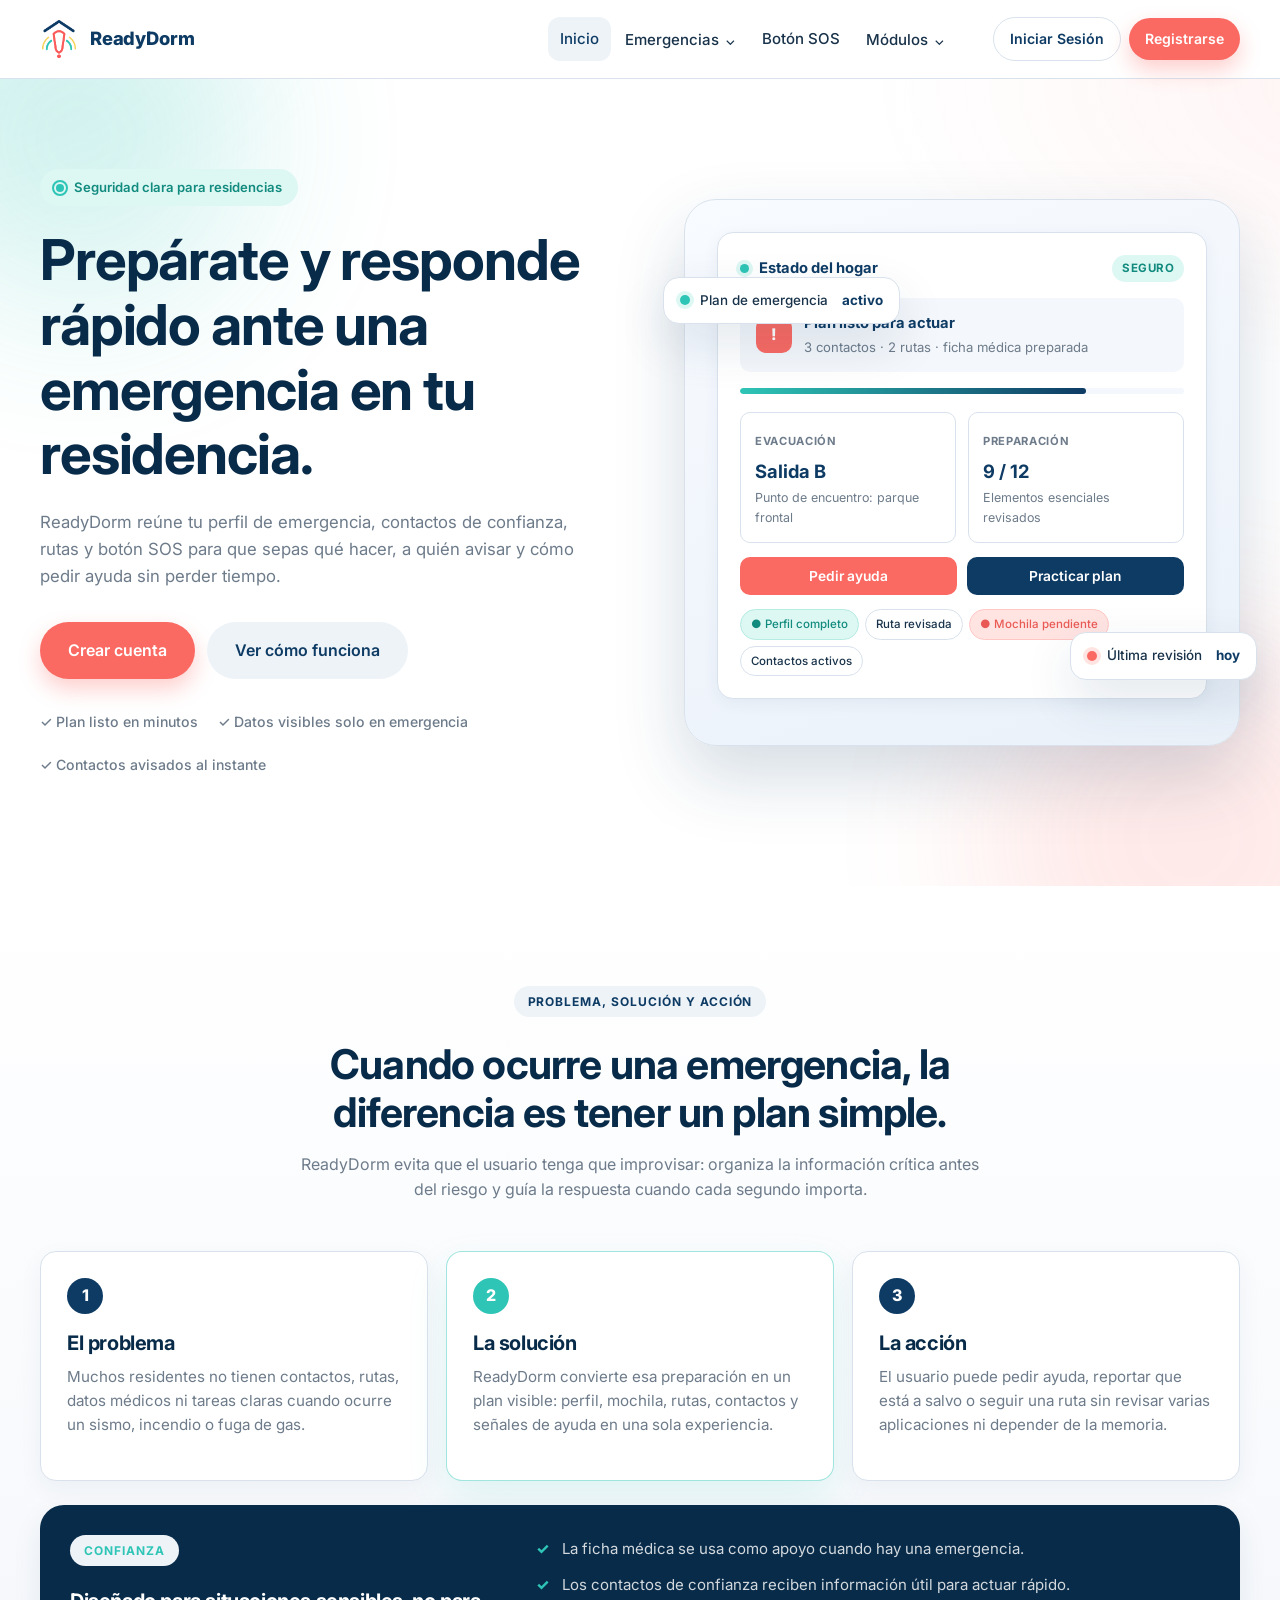
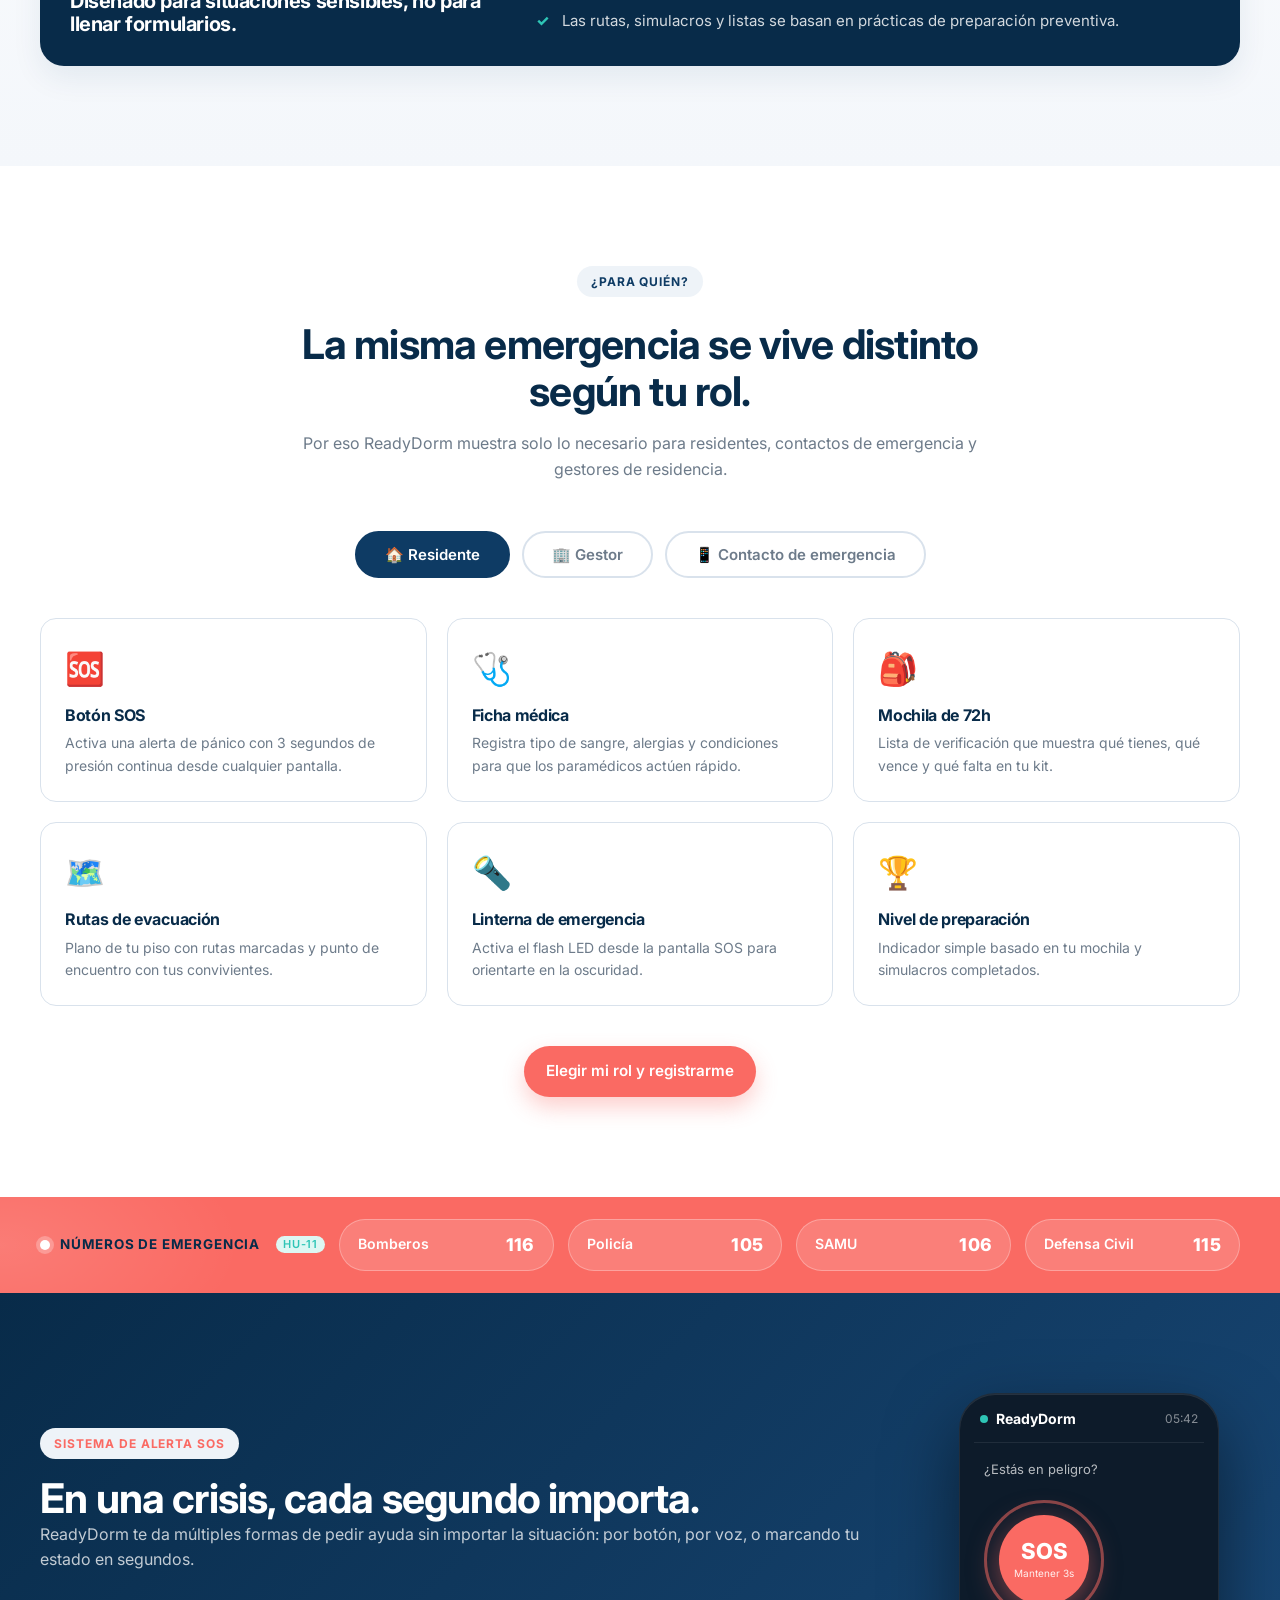
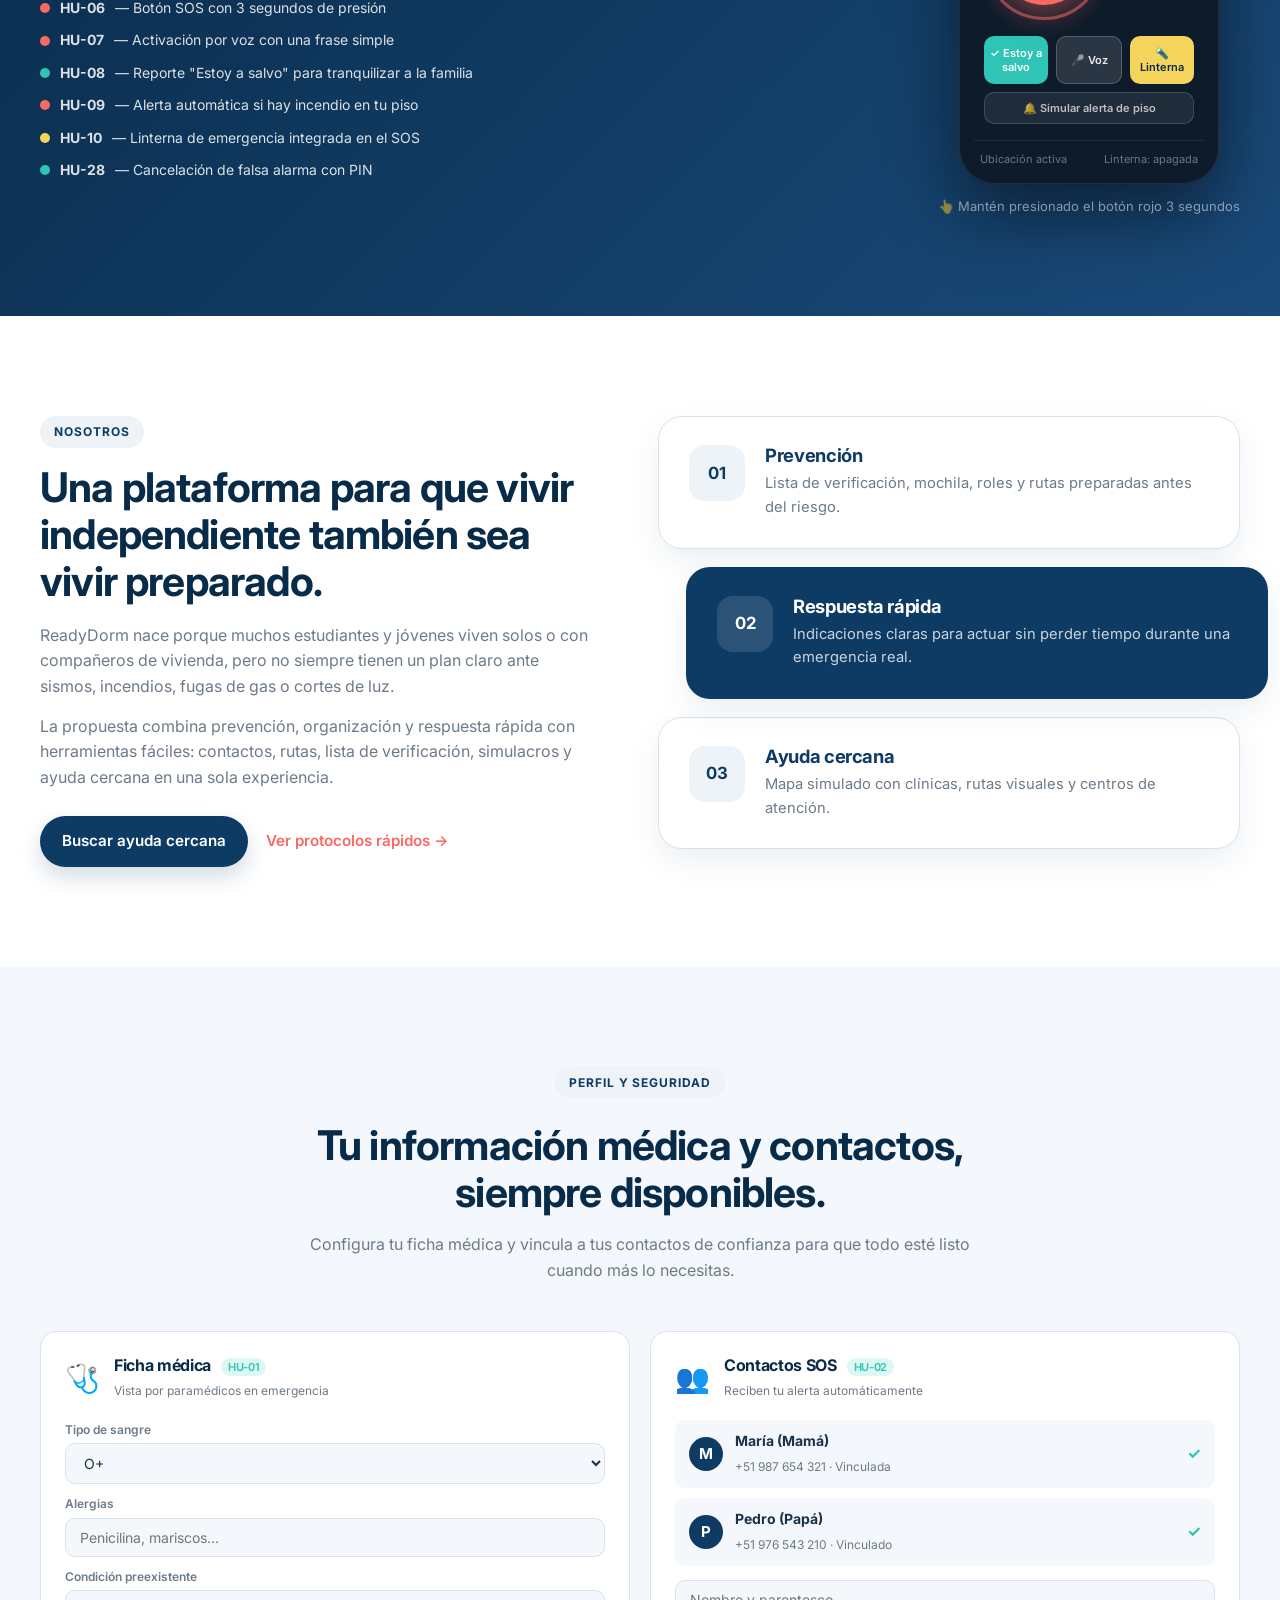
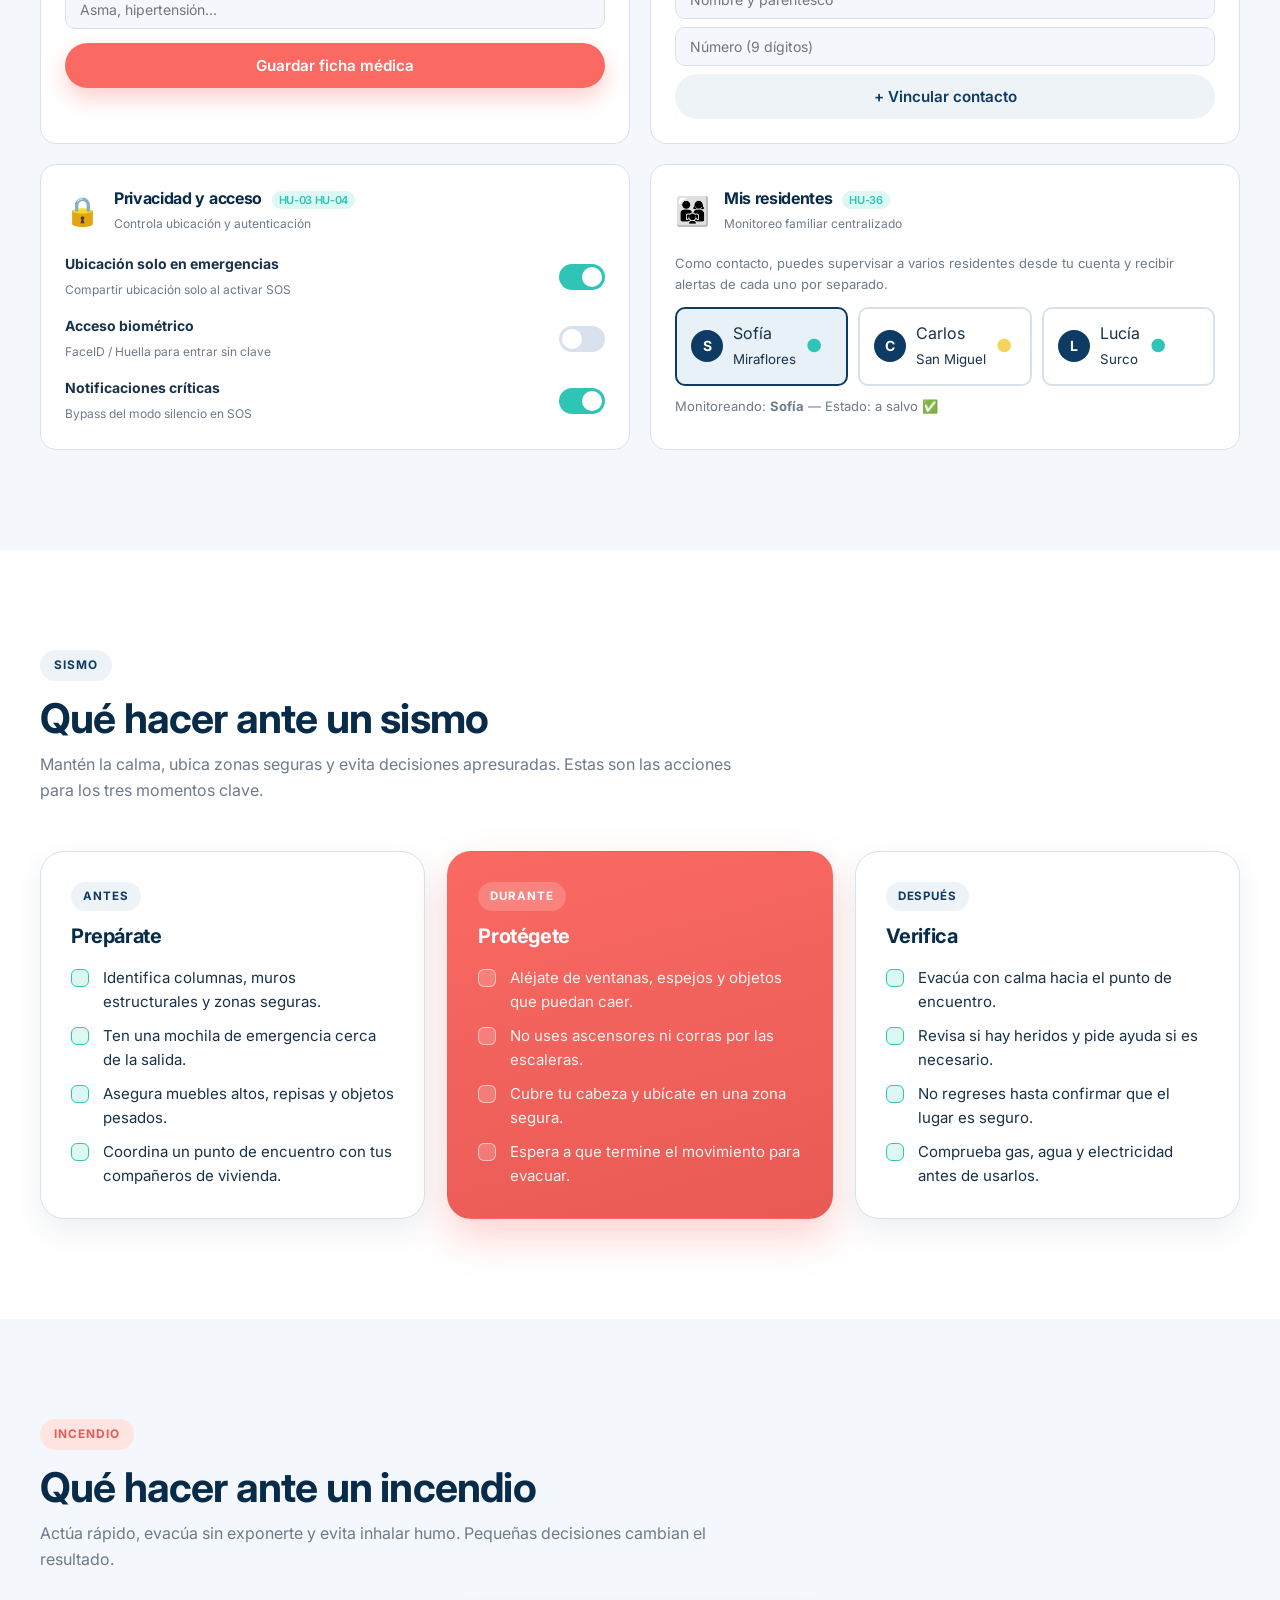
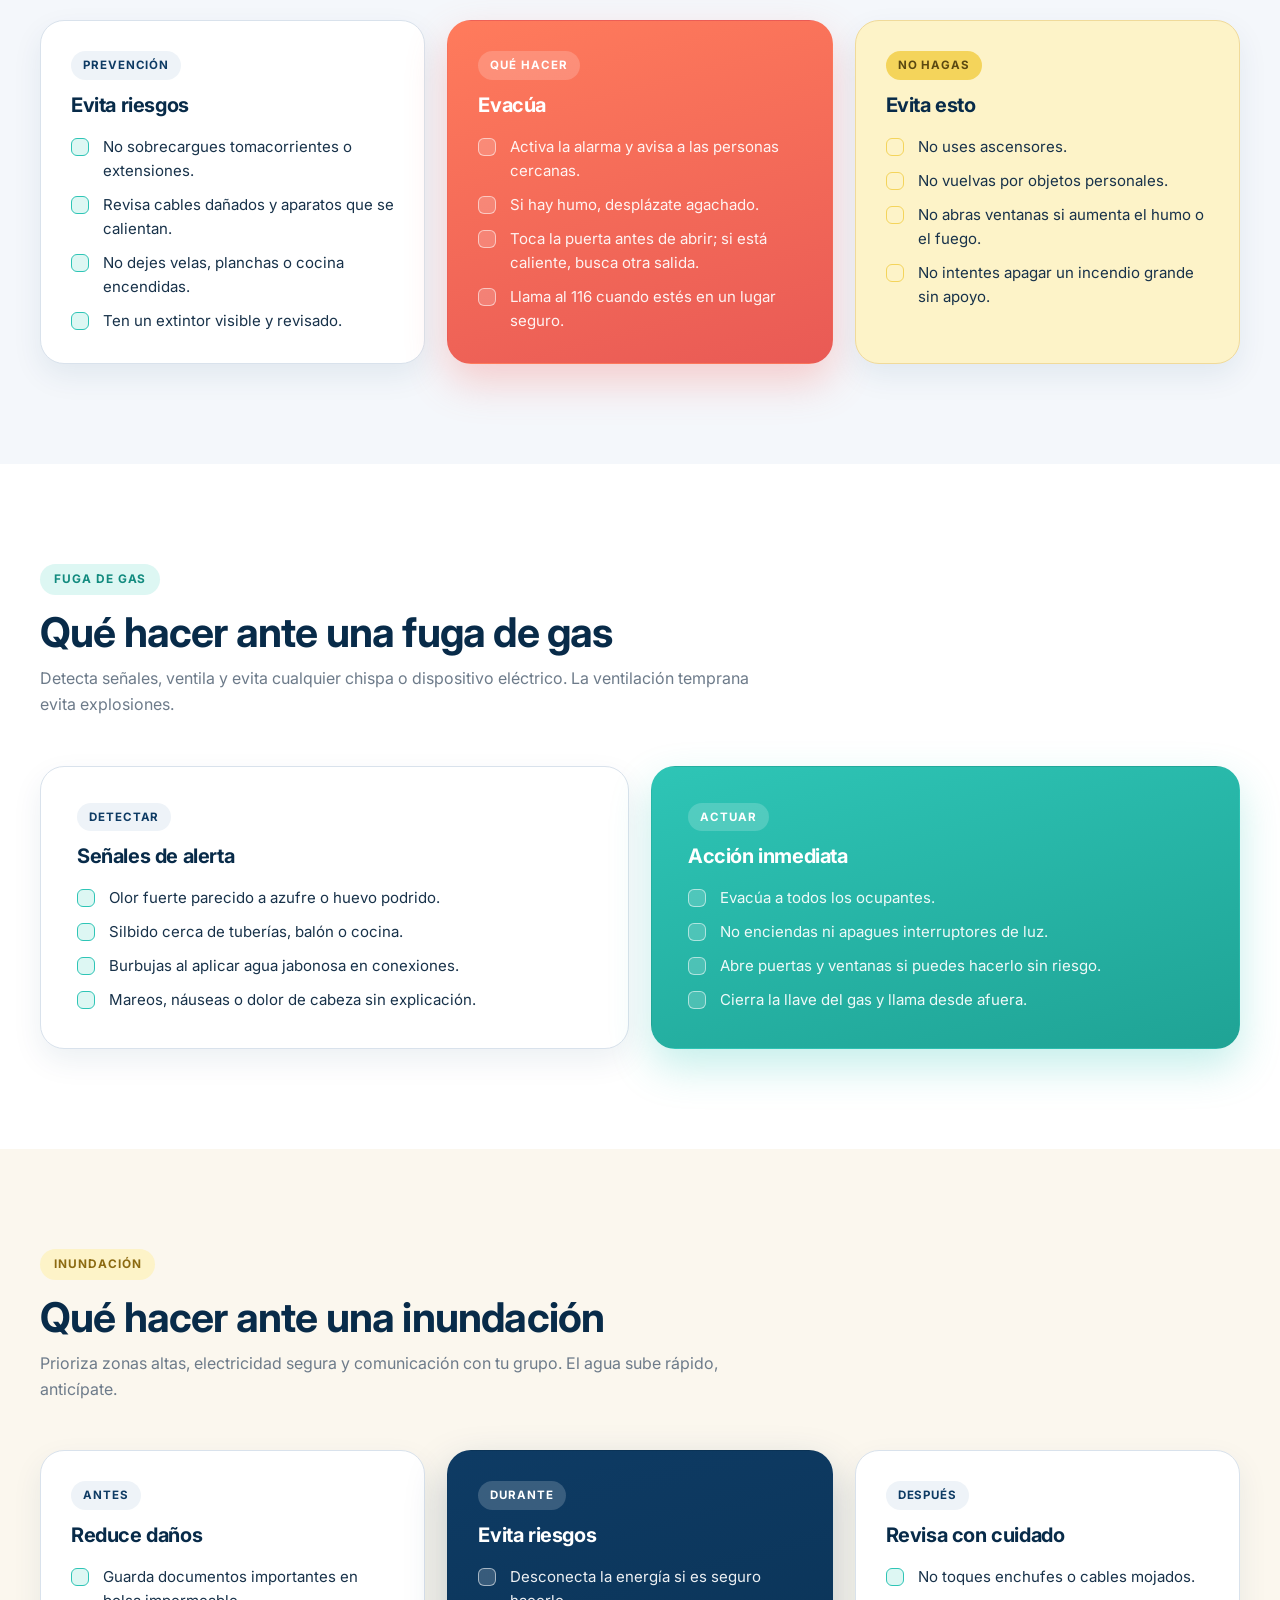
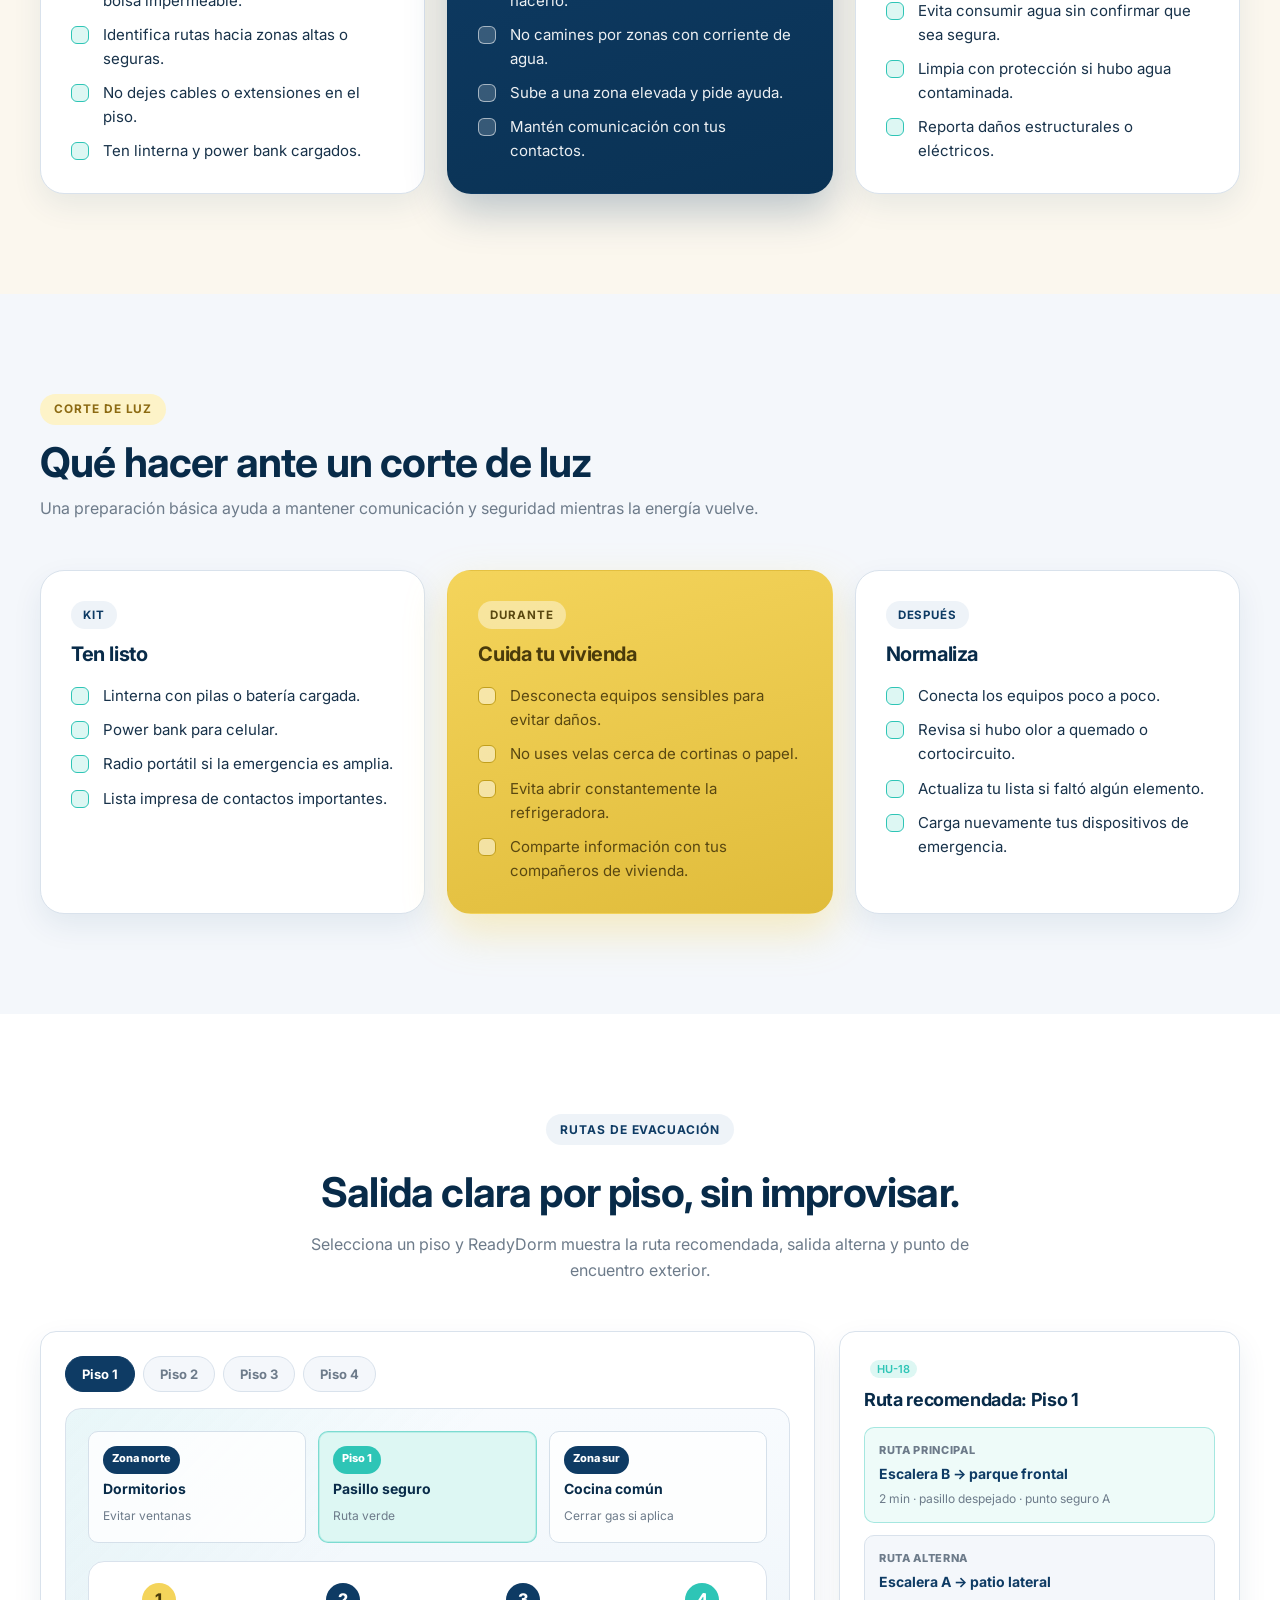
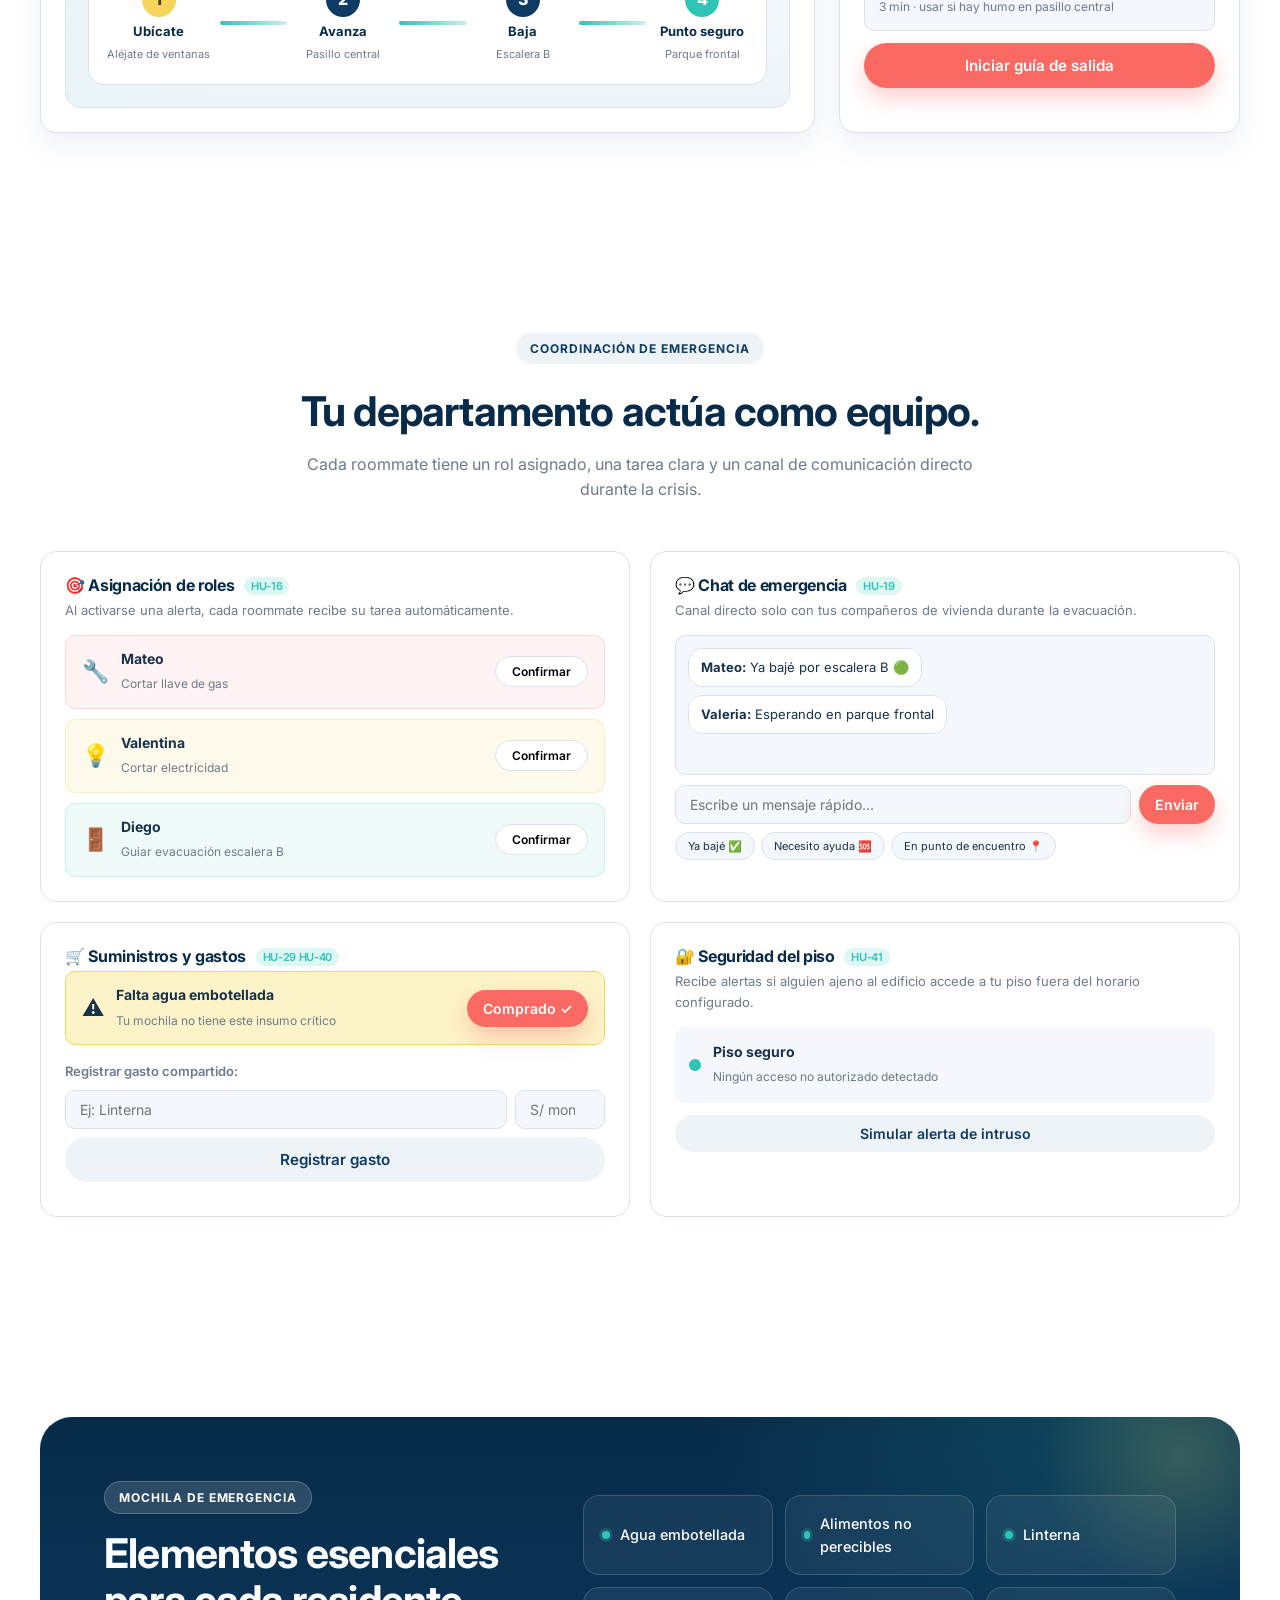
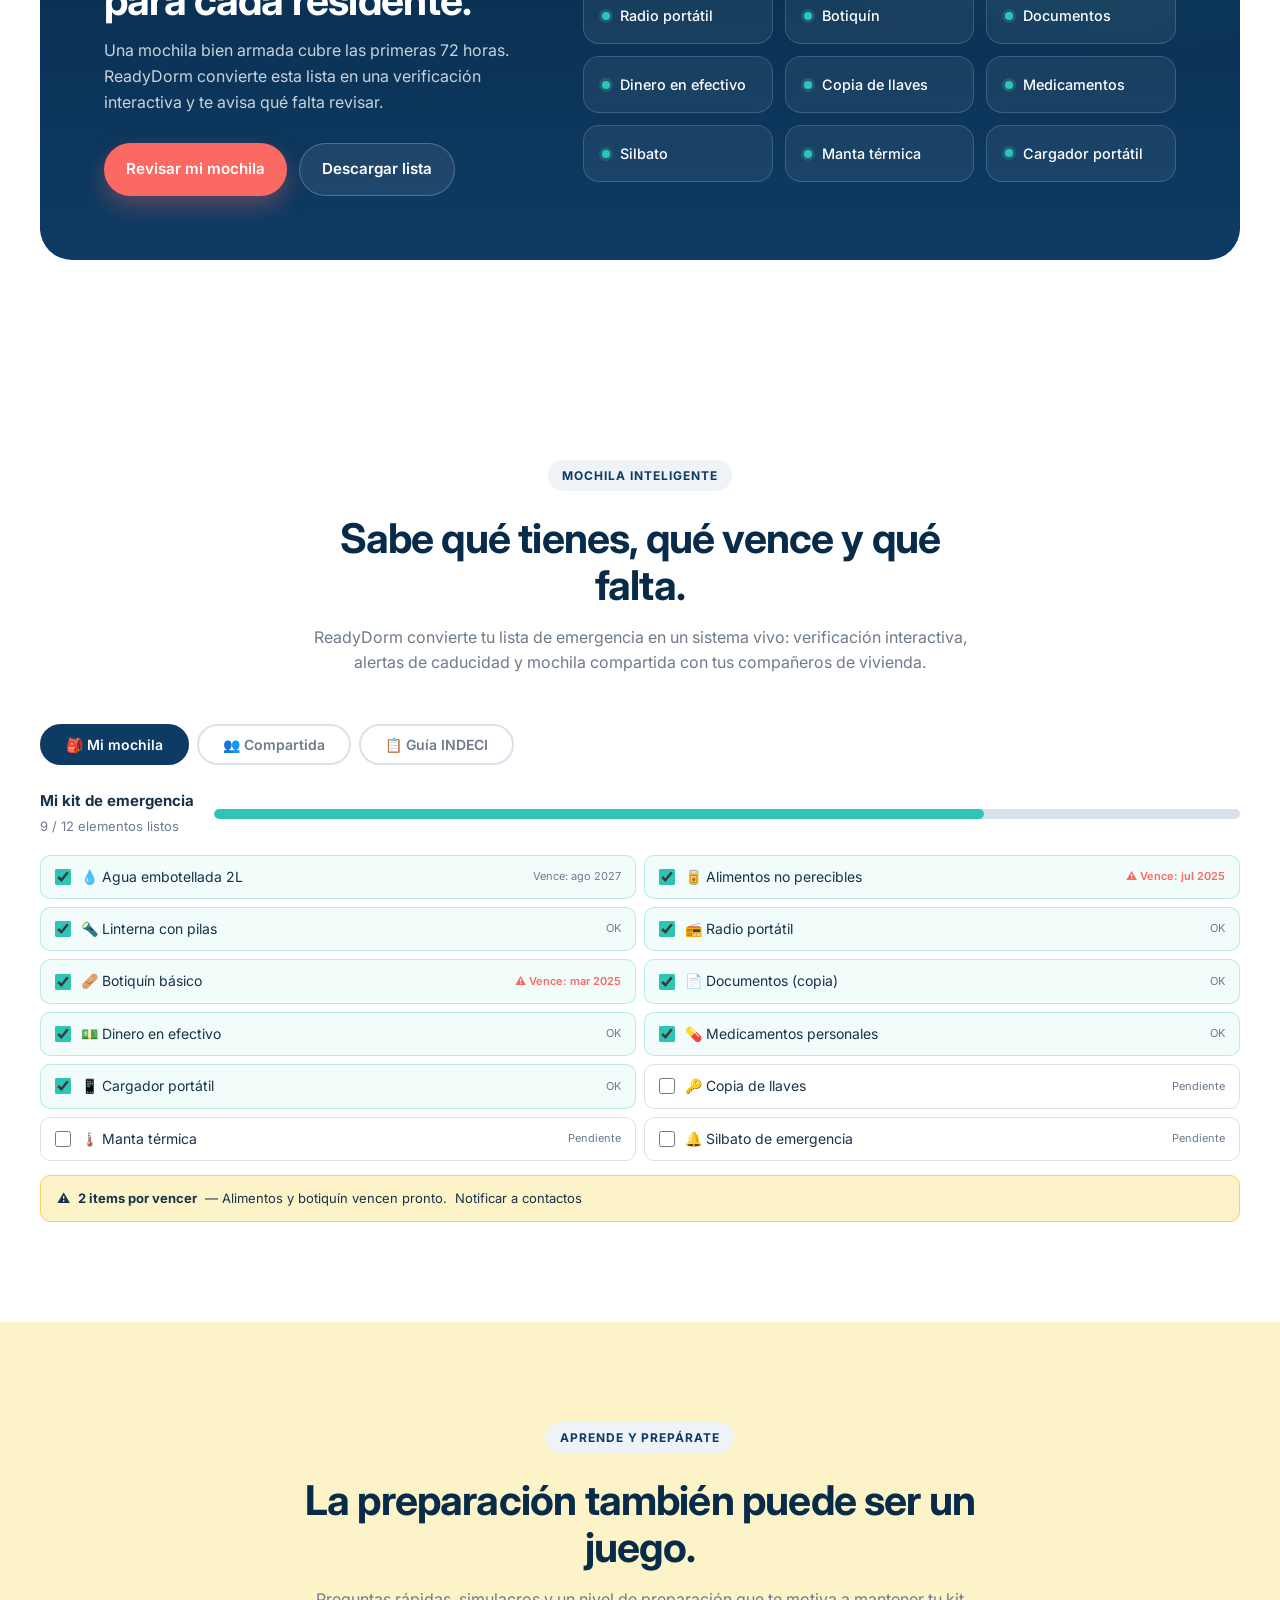
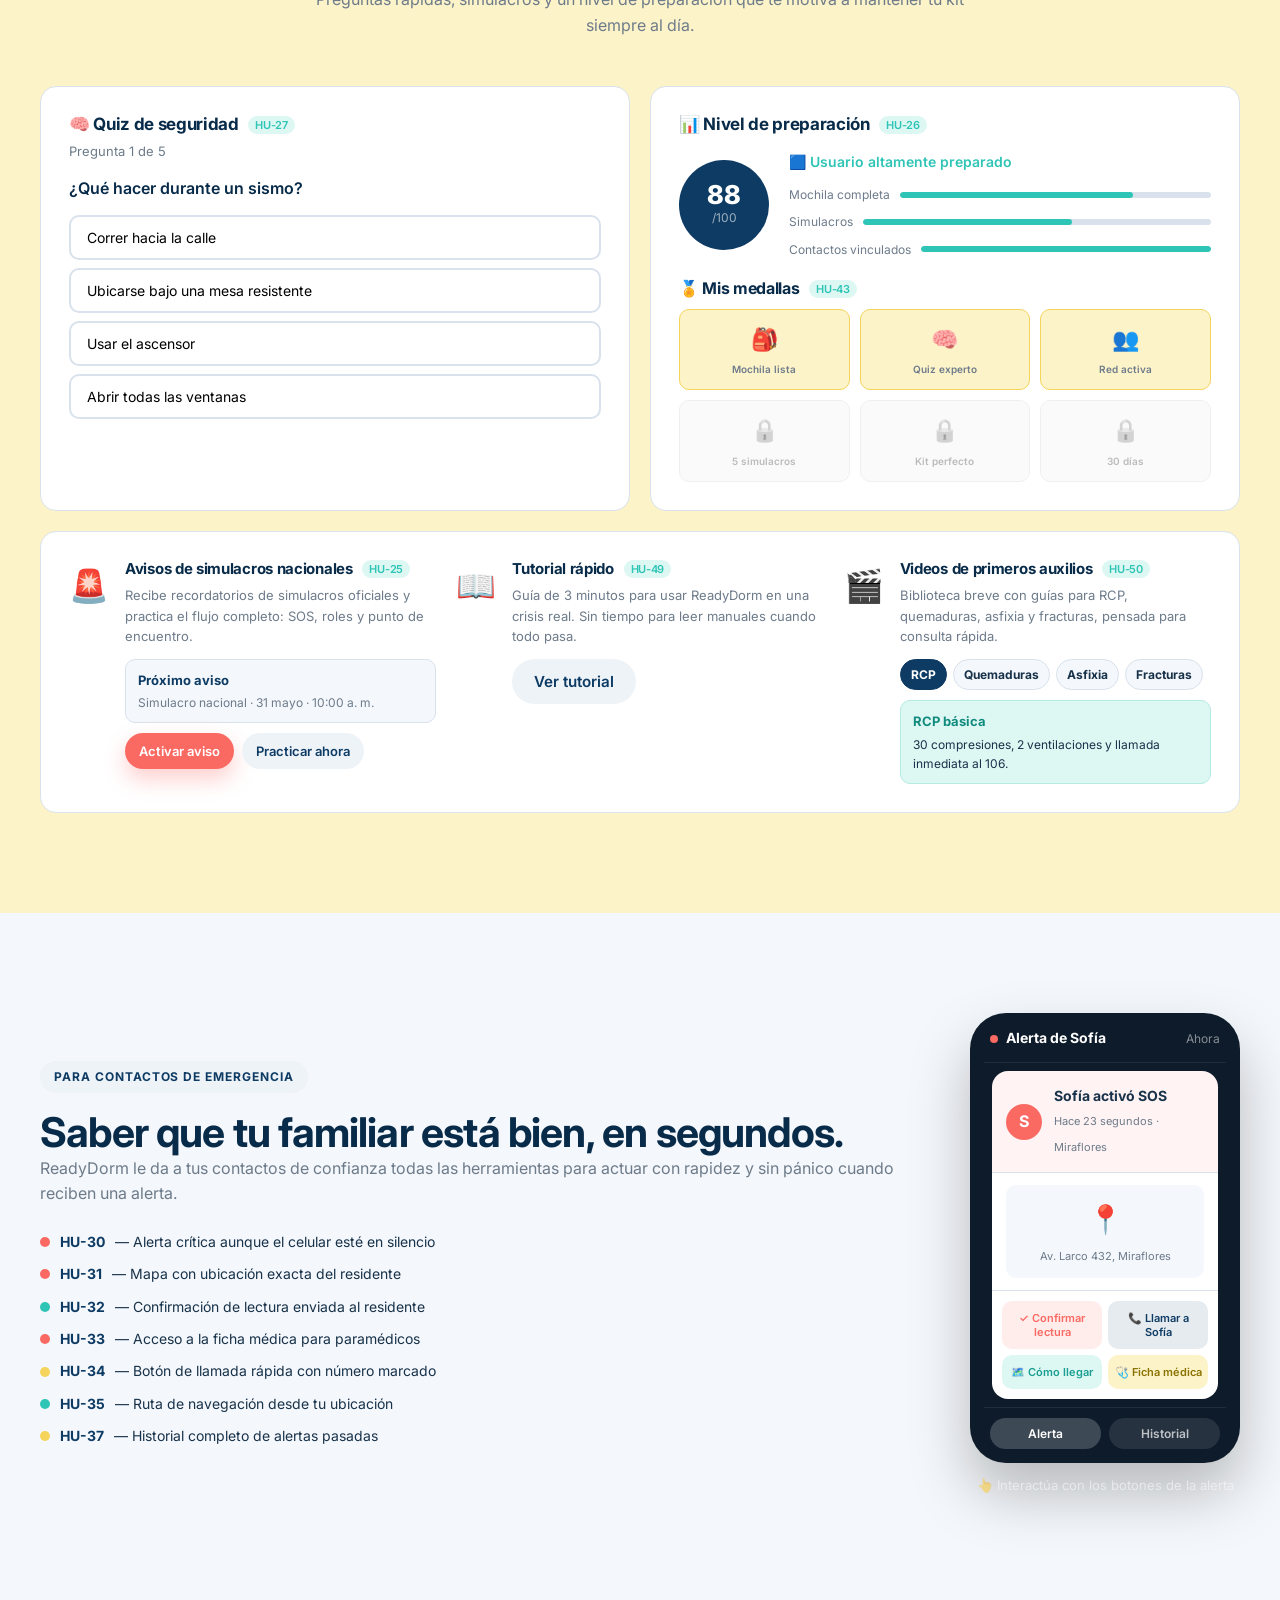
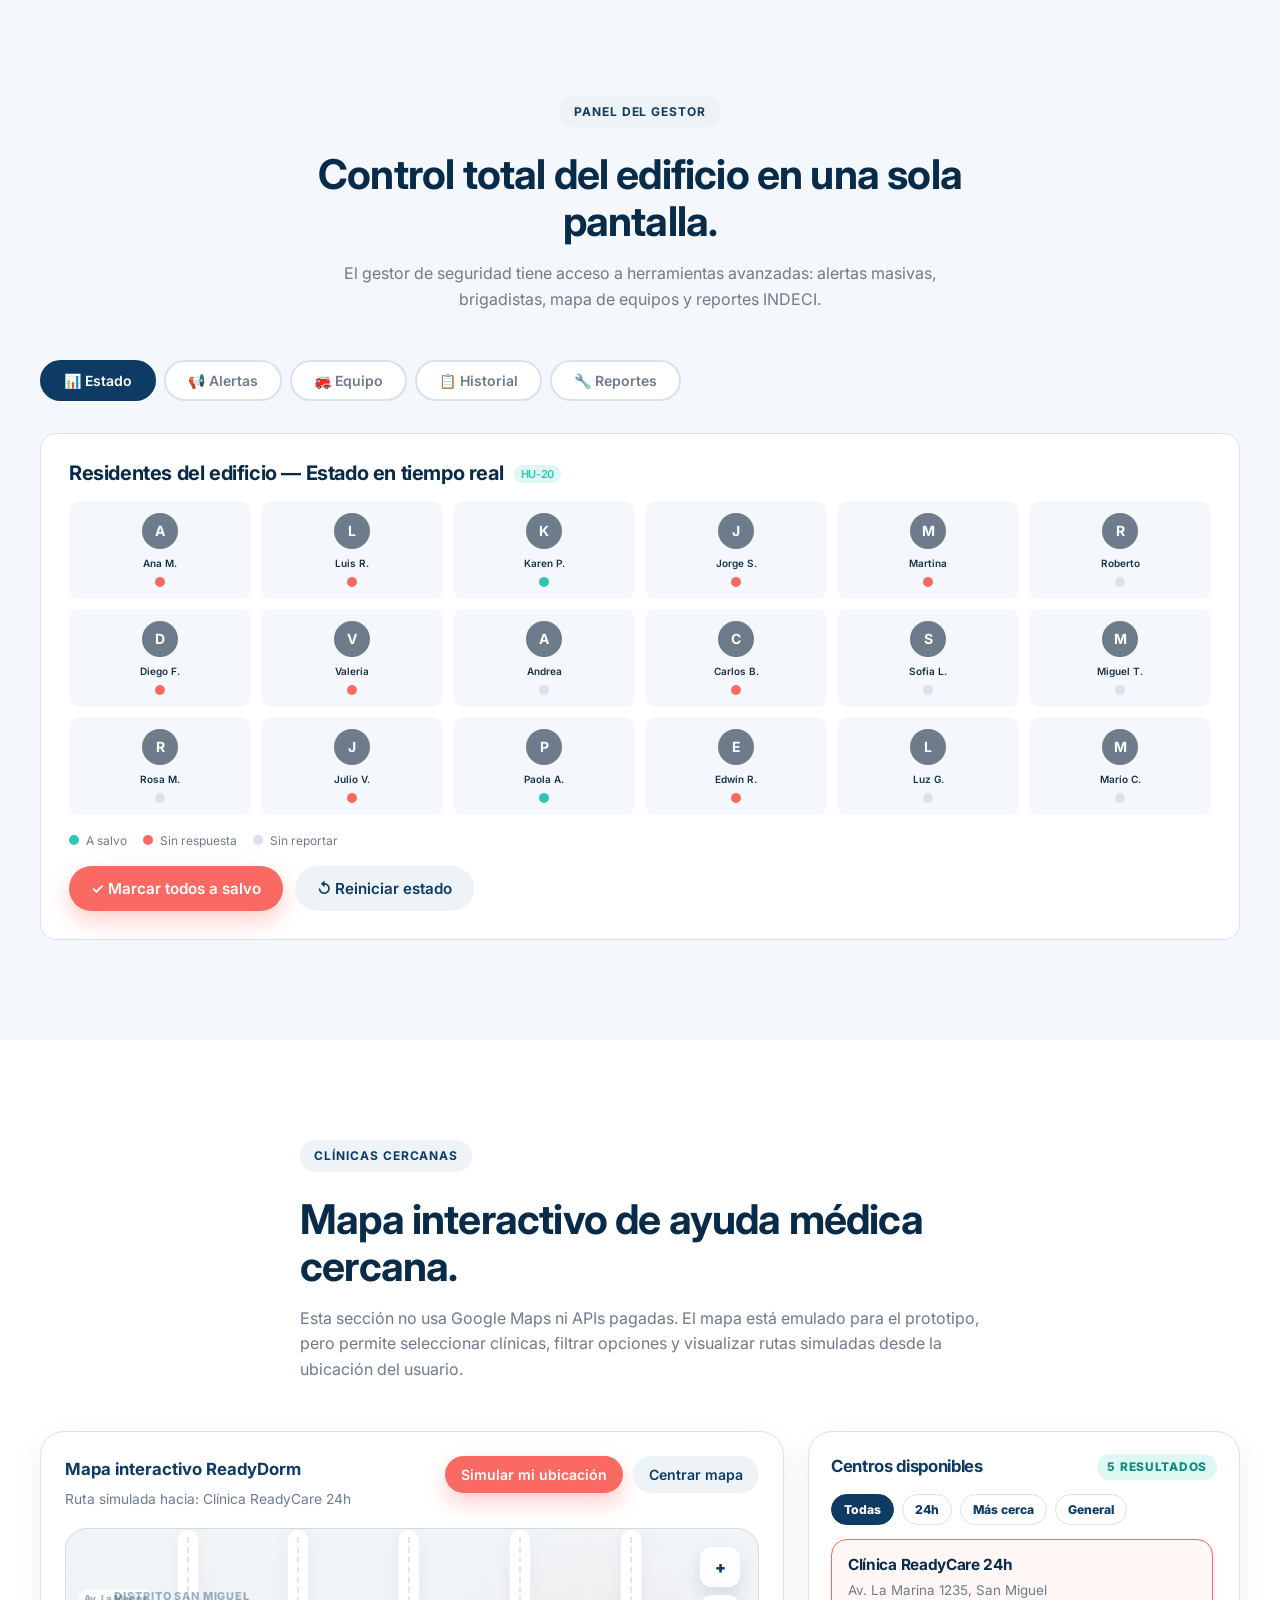
==== commit fa30531a: "Improve landing narrative and clarity" ====
--- a/public/index.html
+++ b/public/index.html
@@ -3,8 +3,8 @@
 <head>
   <meta charset="UTF-8" />
   <meta name="viewport" content="width=device-width, initial-scale=1.0" />
-  <title>ReadyDorm | SafetyTech residencial</title>
-  <meta name="description" content="ReadyDorm es una plataforma SafetyTech para jóvenes que viven solos, con roommates o en residencias. Prepárate, actúa y organízate ante cualquier emergencia." />
+  <title>ReadyDorm | Seguridad para residencias</title>
+  <meta name="description" content="ReadyDorm ayuda a estudiantes y residentes a prepararse, pedir ayuda y coordinar contactos ante una emergencia desde una sola plataforma." />
   <link rel="preconnect" href="https://fonts.googleapis.com">
   <link rel="preconnect" href="https://fonts.gstatic.com" crossorigin>
   <link href="https://fonts.googleapis.com/css2?family=Inter:wght@400;500;600;700;800;900&display=swap" rel="stylesheet">
@@ -40,7 +40,7 @@
             <a href="#corte-luz">Corte de luz</a>
           </div>
         </div>
-        <a href="#sos-demo" class="nav-link">SOS</a>
+        <a href="#sos-demo" class="nav-link">Botón SOS</a>
         <div class="dropdown" id="modulesDropdown">
           <button class="dropdown-button" type="button" aria-expanded="false">
             Módulos <span class="chevron">⌄</span>
@@ -49,8 +49,8 @@
             <a href="#nosotros">Nosotros</a>
             <a href="#perfil">Perfil y contactos</a>
             <a href="#rutas-evacuacion">Rutas</a>
-            <a href="#coordinacion">Roommates</a>
-            <a href="#mochila-smart">Mochila</a>
+            <a href="#coordinacion">Convivientes</a>
+            <a href="#mochila-smart">Mochila 72h</a>
             <a href="#gamificacion">Preparación</a>
             <a href="#contactos-vista">Contactos</a>
             <a href="#panel-gestor">Gestores</a>
@@ -74,19 +74,19 @@
       <div class="hero-glow hero-glow-two"></div>
       <div class="container hero-grid">
         <div class="hero-copy reveal">
-          <div class="eyebrow"><span class="pulse-dot"></span> SafetyTech para residencias y dormis</div>
-          <h1>Tu hogar listo <span class="accent">antes, durante</span> y después de una emergencia.</h1>
+          <div class="eyebrow"><span class="pulse-dot"></span> Seguridad clara para residencias</div>
+          <h1>Prepárate y responde rápido ante una emergencia en tu residencia.</h1>
           <p class="hero-description">
-            ReadyDorm ayuda a jóvenes que viven solos, con roommates o en residencias a organizar alertas, planes de evacuación, checklist y ayuda médica cercana desde una sola plataforma.
+            ReadyDorm reúne tu perfil de emergencia, contactos de confianza, rutas y botón SOS para que sepas qué hacer, a quién avisar y cómo pedir ayuda sin perder tiempo.
           </p>
           <div class="hero-buttons">
-            <a href="registro.html" class="btn btn-primary btn-large">Crear cuenta gratis</a>
-            <a href="#sismo" class="btn btn-soft btn-large">Ver emergencias</a>
+            <a href="registro.html" class="btn btn-primary btn-large">Crear cuenta</a>
+            <a href="#como-funciona" class="btn btn-soft btn-large">Ver cómo funciona</a>
           </div>
           <div class="trust-row" aria-label="Beneficios principales">
-            <span>✓ Alertas rápidas</span>
-            <span>✓ Mapa simulado</span>
-            <span>✓ Checklist preventivo</span>
+            <span>✓ Plan listo en minutos</span>
+            <span>✓ Datos visibles solo en emergencia</span>
+            <span>✓ Contactos avisados al instante</span>
           </div>
         </div>
 
@@ -110,34 +110,75 @@
             <div class="preview-alert">
               <span>!</span>
               <div>
-                <strong>Plan de emergencia activo</strong>
-                <p>3 contactos · 2 rutas · 5 clínicas cerca</p>
+                <strong>Plan listo para actuar</strong>
+                <p>3 contactos · 2 rutas · ficha médica preparada</p>
               </div>
             </div>
             <div class="preview-progress"><span></span></div>
             <div class="preview-grid">
               <div class="preview-tile">
-                <small>Ruta principal</small>
+                <small>Evacuación</small>
                 <strong>Salida B</strong>
                 <p>Punto de encuentro: parque frontal</p>
               </div>
               <div class="preview-tile">
-                <small>Mochila lista</small>
+                <small>Preparación</small>
                 <strong>9 / 12</strong>
-                <p>Faltan 3 elementos esenciales</p>
+                <p>Elementos esenciales revisados</p>
               </div>
             </div>
             <div class="preview-actions">
-              <button>Activar SOS</button>
-              <button>Iniciar simulacro</button>
+              <button>Pedir ayuda</button>
+              <button>Practicar plan</button>
             </div>
             <div class="preview-chips">
-              <span class="ok">● Sismo · listo</span>
-              <span>Incendio · revisar</span>
-              <span class="warn">● Fuga · pendiente</span>
-              <span>Inundación</span>
-            </div>
-          </div>
+              <span class="ok">● Perfil completo</span>
+              <span>Ruta revisada</span>
+              <span class="warn">● Mochila pendiente</span>
+              <span>Contactos activos</span>
+            </div>
+          </div>
+        </div>
+      </div>
+    </section>
+
+    <!-- ============= NARRATIVA PRINCIPAL ============= -->
+    <section class="section narrative-section" id="como-funciona">
+      <div class="container">
+        <div class="section-heading reveal" style="text-align:center;">
+          <span class="section-kicker">Problema, solución y acción</span>
+          <h2>Cuando ocurre una emergencia, la diferencia es tener un plan simple.</h2>
+          <p>ReadyDorm evita que el usuario tenga que improvisar: organiza la información crítica antes del riesgo y guía la respuesta cuando cada segundo importa.</p>
+        </div>
+
+        <div class="narrative-grid reveal delay-1">
+          <article class="narrative-card">
+            <span class="narrative-step">1</span>
+            <h3>El problema</h3>
+            <p>Muchos residentes no tienen contactos, rutas, datos médicos ni tareas claras cuando ocurre un sismo, incendio o fuga de gas.</p>
+          </article>
+          <article class="narrative-card highlighted">
+            <span class="narrative-step">2</span>
+            <h3>La solución</h3>
+            <p>ReadyDorm convierte esa preparación en un plan visible: perfil, mochila, rutas, contactos y señales de ayuda en una sola experiencia.</p>
+          </article>
+          <article class="narrative-card">
+            <span class="narrative-step">3</span>
+            <h3>La acción</h3>
+            <p>El usuario puede pedir ayuda, reportar que está a salvo o seguir una ruta sin revisar varias aplicaciones ni depender de la memoria.</p>
+          </article>
+        </div>
+
+        <div class="trust-panel reveal">
+          <div>
+            <span class="section-kicker">Confianza</span>
+            <h3>Diseñado para situaciones sensibles, no para llenar formularios.</h3>
+          </div>
+          <ul class="trust-list">
+            <li>La ficha médica se usa como apoyo cuando hay una emergencia.</li>
+            <li>Los contactos de confianza reciben información útil para actuar rápido.</li>
+            <li>Las rutas, simulacros y listas se basan en prácticas de preparación preventiva.</li>
+          </ul>
         </div>
       </div>
     </section>
@@ -148,8 +189,8 @@
       <div class="container">
         <div class="section-heading reveal" style="text-align:center;">
           <span class="section-kicker">¿Para quién?</span>
-          <h2>Una plataforma, tres experiencias de seguridad.</h2>
-          <p>Elige tu perfil al registrarte y accede solo a las funciones diseñadas para tu rol.</p>
+          <h2>La misma emergencia se vive distinto según tu rol.</h2>
+          <p>Por eso ReadyDorm muestra solo lo necesario para residentes, contactos de emergencia y gestores de residencia.</p>
         </div>
         <div class="seg-tab-bar reveal delay-1" id="segTabBar">
           <button class="seg-tab active" data-seg="residente">🏠 Residente</button>
@@ -163,17 +204,17 @@
             <div class="seg-features-grid">
               <div class="seg-feat-card"><span class="sf-icon">🆘</span><h4>Botón SOS</h4><p>Activa una alerta de pánico con 3 segundos de presión continua desde cualquier pantalla.</p></div>
               <div class="seg-feat-card"><span class="sf-icon">🩺</span><h4>Ficha médica</h4><p>Registra tipo de sangre, alergias y condiciones para que los paramédicos actúen rápido.</p></div>
-              <div class="seg-feat-card"><span class="sf-icon">🎒</span><h4>Mochila de 72h</h4><p>Checklist inteligente que rastrea qué tienes, qué vence y qué falta en tu kit.</p></div>
-              <div class="seg-feat-card"><span class="sf-icon">🗺️</span><h4>Rutas de evacuación</h4><p>Plano de tu piso con rutas marcadas y punto de encuentro con tus roommates.</p></div>
+              <div class="seg-feat-card"><span class="sf-icon">🎒</span><h4>Mochila de 72h</h4><p>Lista de verificación que muestra qué tienes, qué vence y qué falta en tu kit.</p></div>
+              <div class="seg-feat-card"><span class="sf-icon">🗺️</span><h4>Rutas de evacuación</h4><p>Plano de tu piso con rutas marcadas y punto de encuentro con tus convivientes.</p></div>
               <div class="seg-feat-card"><span class="sf-icon">🔦</span><h4>Linterna de emergencia</h4><p>Activa el flash LED desde la pantalla SOS para orientarte en la oscuridad.</p></div>
-              <div class="seg-feat-card"><span class="sf-icon">🏆</span><h4>Score de preparación</h4><p>Puntaje del 1 al 100 basado en tu mochila y simulacros completados.</p></div>
+              <div class="seg-feat-card"><span class="sf-icon">🏆</span><h4>Nivel de preparación</h4><p>Indicador simple basado en tu mochila y simulacros completados.</p></div>
             </div>
           </div>
 
           <!-- GESTOR -->
           <div class="seg-panel" id="seg-gestor">
             <div class="seg-features-grid">
-              <div class="seg-feat-card"><span class="sf-icon">📊</span><h4>Dashboard de estado</h4><p>Visualiza en tiempo real quiénes reportaron estar a salvo y quiénes aún no responden.</p></div>
+              <div class="seg-feat-card"><span class="sf-icon">📊</span><h4>Panel de estado</h4><p>Visualiza en tiempo real quiénes reportaron estar a salvo y quiénes aún no responden.</p></div>
               <div class="seg-feat-card"><span class="sf-icon">📢</span><h4>Alerta masiva</h4><p>Envía una orden de evacuación a todos los residentes del edificio o por sectores.</p></div>
               <div class="seg-feat-card"><span class="sf-icon">🚒</span><h4>Brigadistas</h4><p>Identifica residentes con capacidad médica o de rescate y asígnales credencial digital.</p></div>
               <div class="seg-feat-card"><span class="sf-icon">🧯</span><h4>Mapa de equipos</h4><p>Registra la ubicación de extintores y mangueras para que los residentes los ubiquen rápido.</p></div>
@@ -185,8 +226,8 @@
           <!-- CONTACTO -->
           <div class="seg-panel" id="seg-contacto">
             <div class="seg-features-grid">
-              <div class="seg-feat-card"><span class="sf-icon">🔔</span><h4>Recepción de alerta SOS</h4><p>Recibe notificación de alta prioridad con bypass del modo silencio cuando el residente active el SOS.</p></div>
-              <div class="seg-feat-card"><span class="sf-icon">📍</span><h4>Ver ubicación GPS</h4><p>Abre el mapa y ve la ubicación exacta del residente en tiempo real para enviar ayuda.</p></div>
+              <div class="seg-feat-card"><span class="sf-icon">🔔</span><h4>Recepción de alerta SOS</h4><p>Recibe una notificación crítica cuando el residente active el SOS.</p></div>
+              <div class="seg-feat-card"><span class="sf-icon">📍</span><h4>Ver ubicación compartida</h4><p>Abre el mapa y ve la ubicación del residente en tiempo real para enviar ayuda.</p></div>
               <div class="seg-feat-card"><span class="sf-icon">📞</span><h4>Llamada rápida</h4><p>Un toque para llamar al residente directamente desde la pantalla de alerta activa.</p></div>
               <div class="seg-feat-card"><span class="sf-icon">🧭</span><h4>Navegación hacia el residente</h4><p>Traza una ruta desde tu ubicación hasta la del residente para acudir lo más rápido posible.</p></div>
               <div class="seg-feat-card"><span class="sf-icon">🩺</span><h4>Ficha médica de emergencia</h4><p>Accede a los datos médicos del residente para informar a los paramédicos si está inconsciente.</p></div>
@@ -223,7 +264,7 @@
             <p>ReadyDorm te da múltiples formas de pedir ayuda sin importar la situación: por botón, por voz, o marcando tu estado en segundos.</p>
             <ul class="sos-feature-list">
               <li><span class="sfl-dot coral"></span><strong>HU-06</strong> — Botón SOS con 3 segundos de presión</li>
-              <li><span class="sfl-dot coral"></span><strong>HU-07</strong> — Activación por voz "ReadyDorm activa SOS"</li>
+              <li><span class="sfl-dot coral"></span><strong>HU-07</strong> — Activación por voz con una frase simple</li>
               <li><span class="sfl-dot support"></span><strong>HU-08</strong> — Reporte "Estoy a salvo" para tranquilizar a la familia</li>
               <li><span class="sfl-dot coral"></span><strong>HU-09</strong> — Alerta automática si hay incendio en tu piso</li>
               <li><span class="sfl-dot accent"></span><strong>HU-10</strong> — Linterna de emergencia integrada en el SOS</li>
@@ -277,7 +318,7 @@
                 <div id="sosStateSent" style="display:none;text-align:center;">
                   <div class="sp-sent-icon">🆘</div>
                   <h3 style="color:#FA6A63;margin:12px 0 6px;">SOS Enviado</h3>
-                  <p style="font-size:13px;color:#6D7B8A;">3 contactos notificados<br>Ubicación GPS compartida</p>
+                  <p style="font-size:13px;color:#6D7B8A;">3 contactos notificados<br>Ubicación compartida</p>
                   <button class="sos-cancel-btn" id="sosCancelBtn" onclick="cancelSOS()">
                     🚫 Cancelar (falsa alarma)
                   </button>
@@ -305,13 +346,13 @@
                     <span></span><span></span><span></span><span></span><span></span>
                   </div>
                   <p style="margin:12px 0 4px;font-weight:600;">Escuchando...</p>
-                  <small style="color:#6D7B8A;">Di: "ReadyDorm activa SOS"</small>
+                  <small style="color:#6D7B8A;">Di: "activar emergencia"</small>
                   <button class="btn btn-soft" style="margin-top:16px;font-size:13px;" onclick="resetSOS()">Cancelar</button>
                 </div>
               </div>
 
               <div class="sp-bottom">
-                <span>GPS activo</span>
+                <span>Ubicación activa</span>
                 <span id="torchStatus">Linterna: apagada</span>
               </div>
             </div>
@@ -329,10 +370,10 @@
           <span class="section-kicker">Nosotros</span>
           <h2>Una plataforma para que vivir independiente también sea vivir preparado.</h2>
           <p>
-            ReadyDorm nace porque muchos estudiantes y jóvenes viven solos o con roommates, pero no siempre tienen un plan claro ante sismos, incendios, fugas de gas o cortes de luz.
+            ReadyDorm nace porque muchos estudiantes y jóvenes viven solos o con compañeros de vivienda, pero no siempre tienen un plan claro ante sismos, incendios, fugas de gas o cortes de luz.
           </p>
           <p>
-            La propuesta combina prevención, organización y respuesta rápida con herramientas fáciles: contactos, rutas, checklist, simulacros y ayuda cercana en una sola experiencia.
+            La propuesta combina prevención, organización y respuesta rápida con herramientas fáciles: contactos, rutas, lista de verificación, simulacros y ayuda cercana en una sola experiencia.
           </p>
           <div class="about-actions">
             <a href="#clinicas" class="btn btn-dark">Buscar ayuda cercana</a>
@@ -344,7 +385,7 @@
             <span>01</span>
             <div>
               <h3>Prevención</h3>
-              <p>Checklist, mochila, roles y rutas preparadas antes del riesgo.</p>
+              <p>Lista de verificación, mochila, roles y rutas preparadas antes del riesgo.</p>
             </div>
           </article>
           <article class="metric-card highlighted">
@@ -445,13 +486,13 @@
               <span class="pc-icon">🔒</span>
               <div>
                 <h3>Privacidad y acceso <span class="hu-tag">HU-03 HU-04</span></h3>
-                <small>Controla GPS y autenticación</small>
+                <small>Controla ubicación y autenticación</small>
               </div>
             </div>
             <div class="toggle-list">
               <div class="toggle-item">
                 <div>
-                  <strong>GPS solo en emergencias</strong>
+                  <strong>Ubicación solo en emergencias</strong>
                   <small>Compartir ubicación solo al activar SOS</small>
                 </div>
                 <label class="rd-switch">
@@ -531,7 +572,7 @@
               <li>Identifica columnas, muros estructurales y zonas seguras.</li>
               <li>Ten una mochila de emergencia cerca de la salida.</li>
               <li>Asegura muebles altos, repisas y objetos pesados.</li>
-              <li>Coordina un punto de encuentro con tus roommates.</li>
+              <li>Coordina un punto de encuentro con tus compañeros de vivienda.</li>
             </ul>
           </article>
           <article class="info-card accent-card coral-card">
@@ -703,7 +744,7 @@
               <li>Desconecta equipos sensibles para evitar daños.</li>
               <li>No uses velas cerca de cortinas o papel.</li>
               <li>Evita abrir constantemente la refrigeradora.</li>
-              <li>Comparte información con tus roommates.</li>
+              <li>Comparte información con tus compañeros de vivienda.</li>
             </ul>
           </article>
           <article class="info-card">
@@ -712,7 +753,7 @@
             <ul>
               <li>Conecta los equipos poco a poco.</li>
               <li>Revisa si hubo olor a quemado o cortocircuito.</li>
-              <li>Actualiza tu checklist si faltó algún elemento.</li>
+              <li>Actualiza tu lista si faltó algún elemento.</li>
               <li>Carga nuevamente tus dispositivos de emergencia.</li>
             </ul>
           </article>
@@ -824,7 +865,7 @@
           <!-- Chat de emergencia HU_19 -->
           <div class="coord-card">
             <h3>💬 Chat de emergencia <span class="hu-tag">HU-19</span></h3>
-            <p style="font-size:13px;color:var(--muted);margin-bottom:14px;">Canal directo solo con tus roommates durante la evacuación.</p>
+            <p style="font-size:13px;color:var(--muted);margin-bottom:14px;">Canal directo solo con tus compañeros de vivienda durante la evacuación.</p>
             <div class="chat-box" id="chatBox">
               <div class="chat-bubble received"><strong>Mateo:</strong> Ya bajé por escalera B 🟢</div>
               <div class="chat-bubble received"><strong>Valeria:</strong> Esperando en parque frontal</div>
@@ -889,10 +930,10 @@
         <div class="backpack-copy">
           <span class="section-kicker light">Mochila de emergencia</span>
           <h2>Elementos esenciales para cada residente.</h2>
-          <p>Una mochila bien armada cubre las primeras 72 horas. ReadyDorm convierte esta lista en un checklist interactivo y te avisa qué falta revisar.</p>
+          <p>Una mochila bien armada cubre las primeras 72 horas. ReadyDorm convierte esta lista en una verificación interactiva y te avisa qué falta revisar.</p>
           <div class="btn-row">
             <a href="registro.html" class="btn btn-primary">Revisar mi mochila</a>
-            <a href="#" class="btn btn-glass">Descargar checklist</a>
+            <a href="#" class="btn btn-glass">Descargar lista</a>
           </div>
         </div>
         <div class="backpack-grid">
@@ -919,7 +960,7 @@
         <div class="section-heading reveal" style="text-align:center;">
           <span class="section-kicker">Mochila inteligente</span>
           <h2>Sabe qué tienes, qué vence y qué falta.</h2>
-          <p>ReadyDorm convierte tu lista de emergencia en un sistema vivo: checklist interactivo, alertas de caducidad y mochila compartida con tus roommates.</p>
+          <p>ReadyDorm convierte tu lista de emergencia en un sistema vivo: verificación interactiva, alertas de caducidad y mochila compartida con tus compañeros de vivienda.</p>
         </div>
 
         <div class="bsm-tabs reveal delay-1" id="bsmTabBar">
@@ -1001,7 +1042,7 @@
         <div class="section-heading reveal" style="text-align:center;">
           <span class="section-kicker">Aprende y prepárate</span>
           <h2>La preparación también puede ser un juego.</h2>
-          <p>Quizzes, simulacros y un score de preparación que te motiva a mantener tu kit siempre al día.</p>
+          <p>Preguntas rápidas, simulacros y un nivel de preparación que te motiva a mantener tu kit siempre al día.</p>
         </div>
 
         <div class="gamif-grid">
@@ -1023,16 +1064,16 @@
 
             <div id="quizResult" style="display:none;text-align:center;">
               <div style="font-size:48px;margin:16px 0;">🏆</div>
-              <h3 id="quizFinalScore" style="color:var(--primary);">¡Puntaje: 4/5!</h3>
+              <h3 id="quizFinalScore" style="color:var(--primary);">¡Resultado: 4/5!</h3>
               <p style="color:var(--muted);font-size:14px;">Excelente preparación. Ganaste la medalla de Experto en Sismos.</p>
               <div class="badge-earned">🥇 Experto en Sismos</div>
               <button class="btn btn-primary" style="margin-top:16px;" onclick="resetQuiz()">Intentar de nuevo</button>
             </div>
           </div>
 
-          <!-- Score de preparación HU_26 + Medallas HU_43 -->
+          <!-- Nivel de preparación HU_26 + Medallas HU_43 -->
           <div class="gamif-card reveal delay-1">
-            <h3>📊 Score de preparación <span class="hu-tag">HU-26</span></h3>
+            <h3>📊 Nivel de preparación <span class="hu-tag">HU-26</span></h3>
             <div class="score-display">
               <div class="score-circle" id="scoreCircle">
                 <strong id="scoreValue">75</strong>
@@ -1131,7 +1172,7 @@
             <div class="tutorial-steps">
               <div class="ts-item"><span class="ts-num">1</span><div><strong>Configura tu perfil</strong><p>Ficha médica, contactos de confianza y selección de rol (Residente o Gestor).</p></div></div>
               <div class="ts-item"><span class="ts-num">2</span><div><strong>Activa el SOS</strong><p>Mantén presionado el botón rojo 3 segundos. Tus contactos recibirán tu ubicación al instante.</p></div></div>
-              <div class="ts-item"><span class="ts-num">3</span><div><strong>Coordina con roommates</strong><p>Cada uno tiene su rol: gas, luz o evacuación. Confirman desde su app cuando completan la tarea.</p></div></div>
+              <div class="ts-item"><span class="ts-num">3</span><div><strong>Coordina con tus convivientes</strong><p>Cada uno tiene su rol: gas, luz o evacuación. Confirman desde su app cuando completan la tarea.</p></div></div>
               <div class="ts-item"><span class="ts-num">4</span><div><strong>Reporta tu estado</strong><p>Presiona "Estoy a salvo" para que tu familia sepa que estás bien sin necesidad de llamar.</p></div></div>
             </div>
             <button class="btn btn-primary" style="width:100%;margin-top:16px;" onclick="closeTutorial()">¡Entendido, estoy listo!</button>
@@ -1151,8 +1192,8 @@
             <h2>Saber que tu familiar está bien, en segundos.</h2>
             <p>ReadyDorm le da a tus contactos de confianza todas las herramientas para actuar con rapidez y sin pánico cuando reciben una alerta.</p>
             <ul class="sos-feature-list">
-              <li><span class="sfl-dot coral"></span><strong>HU-30</strong> — Alerta de alta prioridad con bypass del silencio</li>
-              <li><span class="sfl-dot coral"></span><strong>HU-31</strong> — Mapa GPS con ubicación exacta del residente</li>
+              <li><span class="sfl-dot coral"></span><strong>HU-30</strong> — Alerta crítica aunque el celular esté en silencio</li>
+              <li><span class="sfl-dot coral"></span><strong>HU-31</strong> — Mapa con ubicación exacta del residente</li>
               <li><span class="sfl-dot support"></span><strong>HU-32</strong> — Confirmación de lectura enviada al residente</li>
               <li><span class="sfl-dot coral"></span><strong>HU-33</strong> — Acceso a la ficha médica para paramédicos</li>
               <li><span class="sfl-dot accent"></span><strong>HU-34</strong> — Botón de llamada rápida con número marcado</li>
@@ -1226,7 +1267,7 @@
         <div class="section-heading reveal" style="text-align:center;">
           <span class="section-kicker">Panel del gestor</span>
           <h2>Control total del edificio en una sola pantalla.</h2>
-          <p>El Safety Lead tiene acceso a herramientas avanzadas: alertas masivas, brigadistas, mapa de equipos y reportes INDECI.</p>
+          <p>El gestor de seguridad tiene acceso a herramientas avanzadas: alertas masivas, brigadistas, mapa de equipos y reportes INDECI.</p>
         </div>
 
         <div class="gestor-tabs reveal delay-1" id="gestorTabBar">
@@ -1509,7 +1550,7 @@
         <div>
           <span class="section-kicker light">Comienza ahora</span>
           <h2>Haz que tu vivienda esté lista antes de la emergencia.</h2>
-          <p>Registra tu espacio, agrega contactos, crea rutas y revisa tu checklist de seguridad en minutos.</p>
+          <p>Registra tu espacio, agrega contactos, crea rutas y revisa tu lista de seguridad en minutos.</p>
         </div>
         <a href="registro.html" class="btn btn-primary btn-large">Registrarme en ReadyDorm</a>
       </div>
@@ -1525,7 +1566,7 @@
           <img src="assets/images/readydorm-icon.png" alt="ReadyDorm" class="brand-icon" style="filter: brightness(0) invert(1); opacity: 0.95;" />
           <span class="brand-name" style="color: #fff;">ReadyDorm</span>
         </a>
-        <p>Seguridad, organización y prevención para jóvenes que viven solos, con roommates o en residencias.</p>
+        <p>Seguridad, organización y prevención para jóvenes que viven solos, con compañeros de vivienda o en residencias.</p>
       </div>
       <div>
         <h4>Empresa</h4>
--- a/public/assets/styles/styles.css
+++ b/public/assets/styles/styles.css
@@ -414,6 +414,7 @@
 .hero-copy h1 {
   margin-bottom: 22px;
   color: var(--primary-deep);
+  max-width: 680px;
 }
 .hero-copy h1 .accent { color: var(--alert); }
 
@@ -612,6 +613,87 @@
 .float-card.fc-1 .dot { background: var(--support); box-shadow: 0 0 0 4px var(--support-soft); }
 .float-card.fc-2 { bottom: 12%; right: -18px; }
 .float-card.fc-2 .dot { background: var(--alert); box-shadow: 0 0 0 4px #FFE4E2; }
+
+/* -----------------------------
+   7.1 NARRATIVA Y CONFIANZA
+   ----------------------------- */
+.narrative-section {
+  background:
+    linear-gradient(180deg, #fff 0%, var(--surface-alt) 100%);
+}
+.narrative-grid {
+  display: grid;
+  grid-template-columns: repeat(3, 1fr);
+  gap: 18px;
+}
+.narrative-card {
+  background: #fff;
+  border: 1px solid var(--border);
+  border-radius: var(--radius-md);
+  padding: 26px;
+  box-shadow: 0 8px 24px rgba(14, 59, 100, 0.05);
+  min-height: 230px;
+}
+.narrative-card.highlighted {
+  border-color: rgba(46, 197, 182, 0.45);
+  box-shadow: 0 18px 40px rgba(46, 197, 182, 0.12);
+}
+.narrative-step {
+  width: 36px;
+  height: 36px;
+  display: inline-grid;
+  place-items: center;
+  border-radius: 50%;
+  background: var(--primary);
+  color: #fff;
+  font-weight: 800;
+  margin-bottom: 18px;
+}
+.narrative-card.highlighted .narrative-step { background: var(--support); }
+.narrative-card h3 {
+  color: var(--primary-deep);
+  margin-bottom: 10px;
+}
+.narrative-card p {
+  color: var(--muted);
+  font-size: 0.95rem;
+}
+.trust-panel {
+  margin-top: 24px;
+  display: grid;
+  grid-template-columns: minmax(260px, 0.95fr) minmax(0, 1.45fr);
+  gap: 24px;
+  align-items: center;
+  background: var(--primary-deep);
+  color: #fff;
+  border-radius: var(--radius-lg);
+  padding: 30px;
+  box-shadow: var(--shadow-soft);
+}
+.trust-panel .section-kicker { color: var(--support); }
+.trust-panel h3 {
+  color: #fff;
+  margin-top: 8px;
+}
+.trust-list {
+  list-style: none;
+  display: grid;
+  gap: 12px;
+}
+.trust-list li {
+  position: relative;
+  padding-left: 26px;
+  color: rgba(255,255,255,0.82);
+  font-size: 0.94rem;
+}
+.trust-list li::before {
+  content: "✓";
+  position: absolute;
+  left: 0;
+  top: 0;
+  color: var(--support);
+  font-weight: 800;
+}
 
 /* -----------------------------
    8. FRANJA DE EMERGENCIAS
@@ -1883,9 +1965,11 @@
    ----------------------------- */
 @media (max-width: 1100px) {
   .hero-grid,
+  .narrative-grid,
   .split-grid,
   .backpack-card,
   .map-layout,
+  .trust-panel,
   .cta-card,
   .auth-layout {
     grid-template-columns: 1fr;
@@ -1933,6 +2017,8 @@
   .section { padding: 72px 0; }
   .hero { padding: 60px 0 80px; }
   .hero-visual { padding: 22px; }
+  .narrative-card { min-height: auto; }
+  .trust-panel { padding: 26px; }
   .emergency-strip-grid { grid-template-columns: 1fr 1fr; }
   .es-title { grid-column: 1 / -1; }
   .detail-grid.three-cols, .detail-grid.two-cols { grid-template-columns: 1fr; }
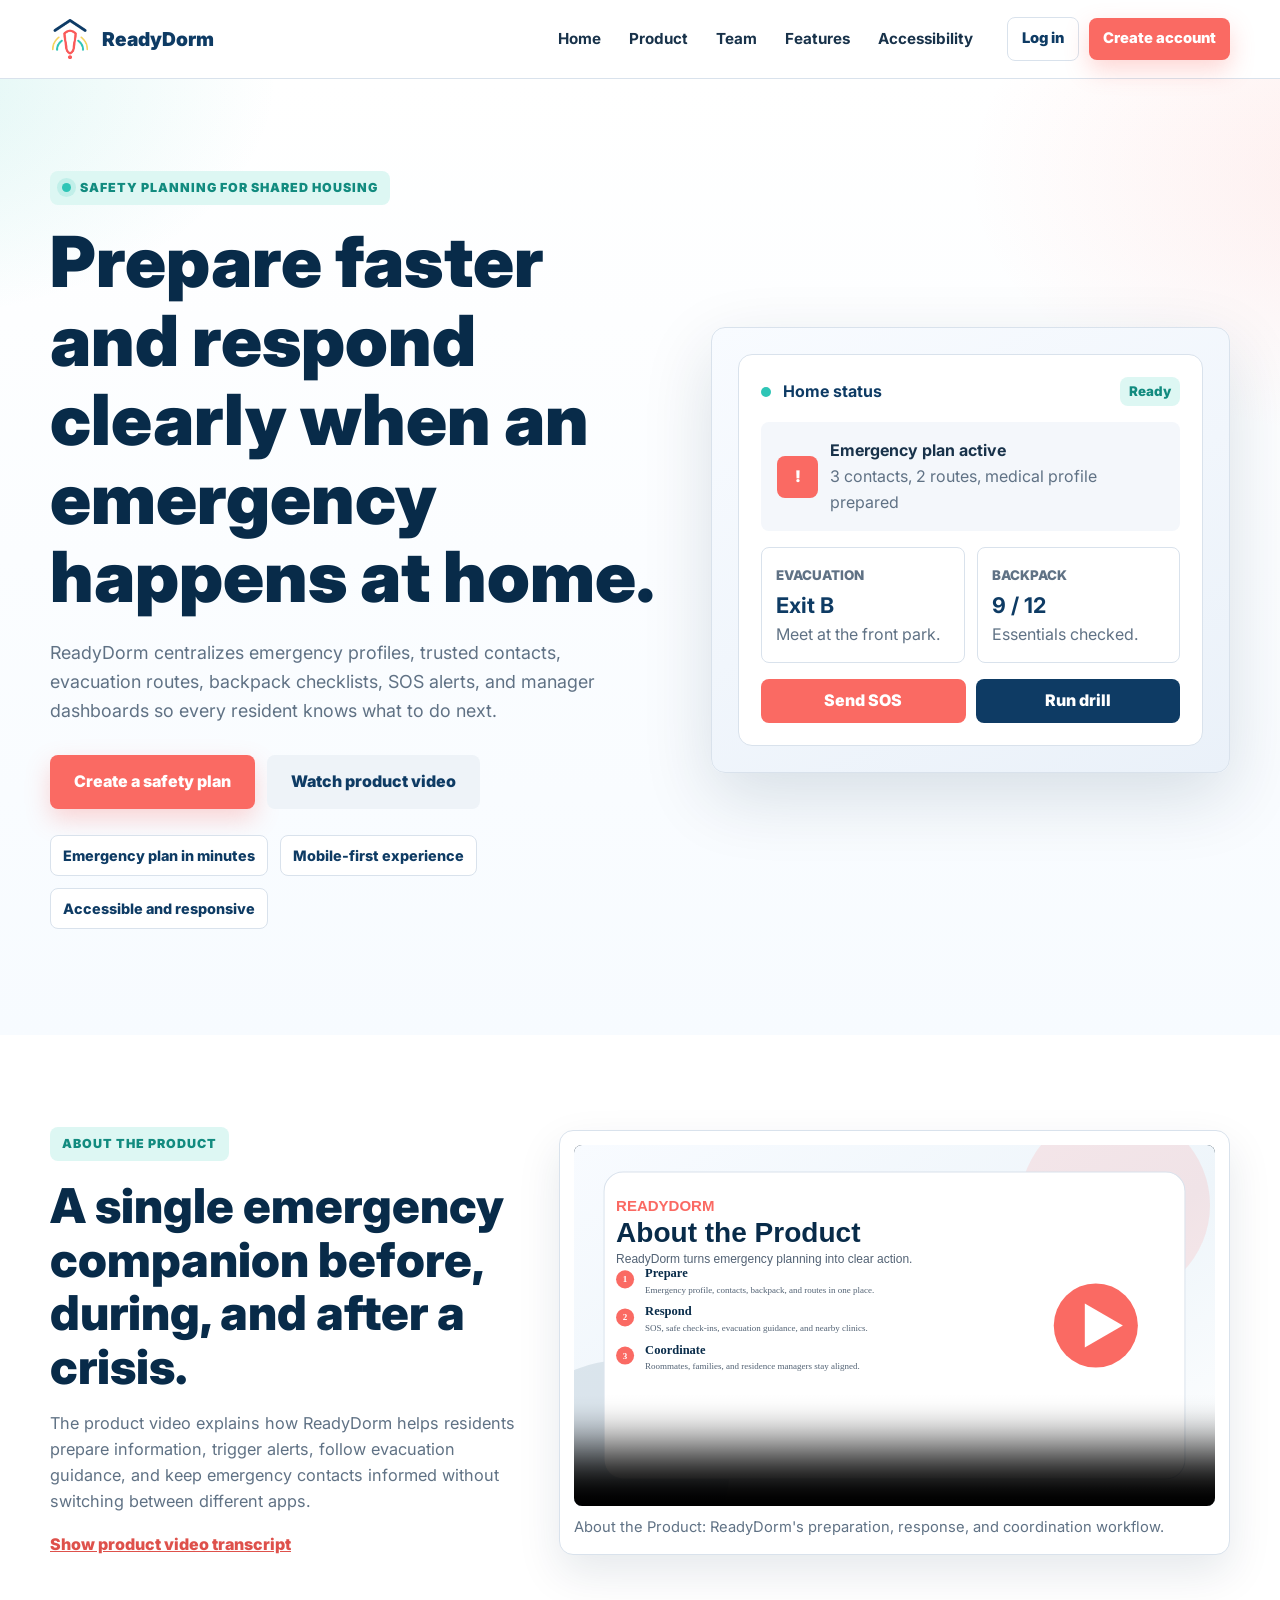
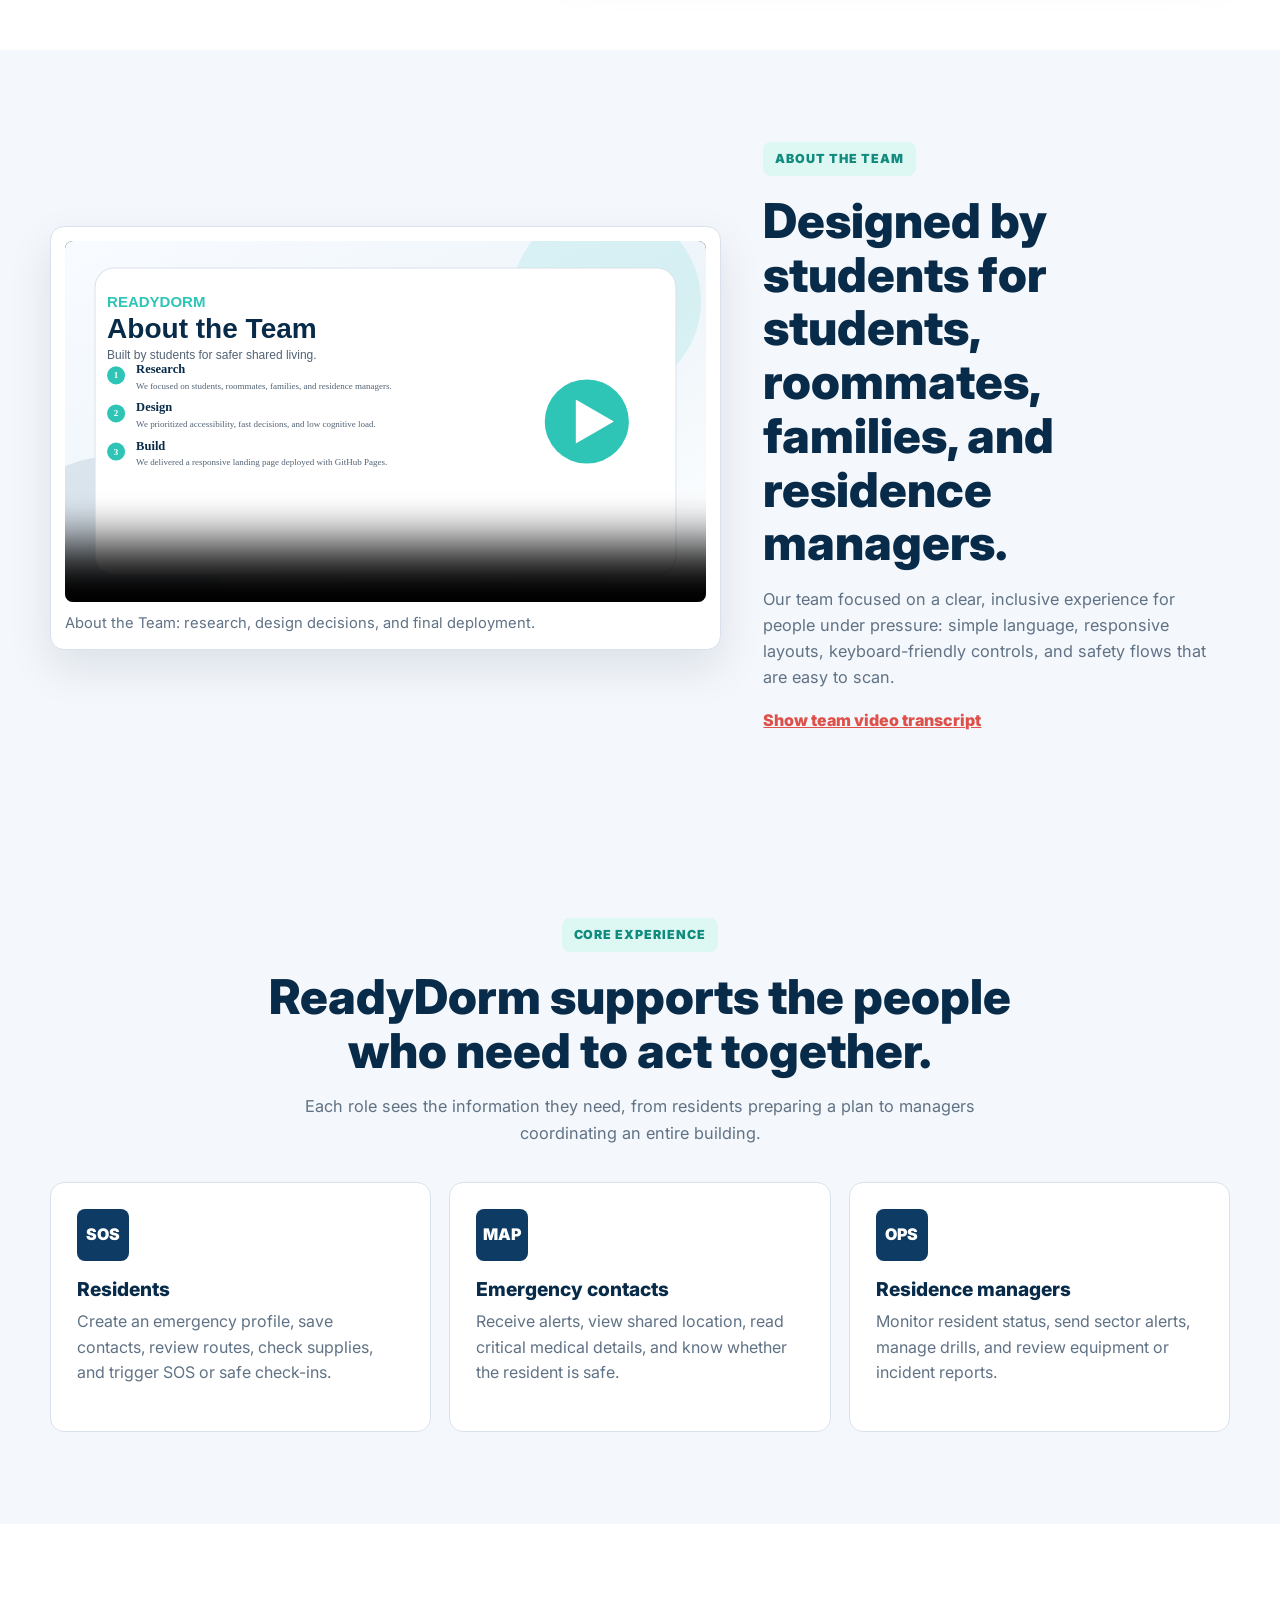
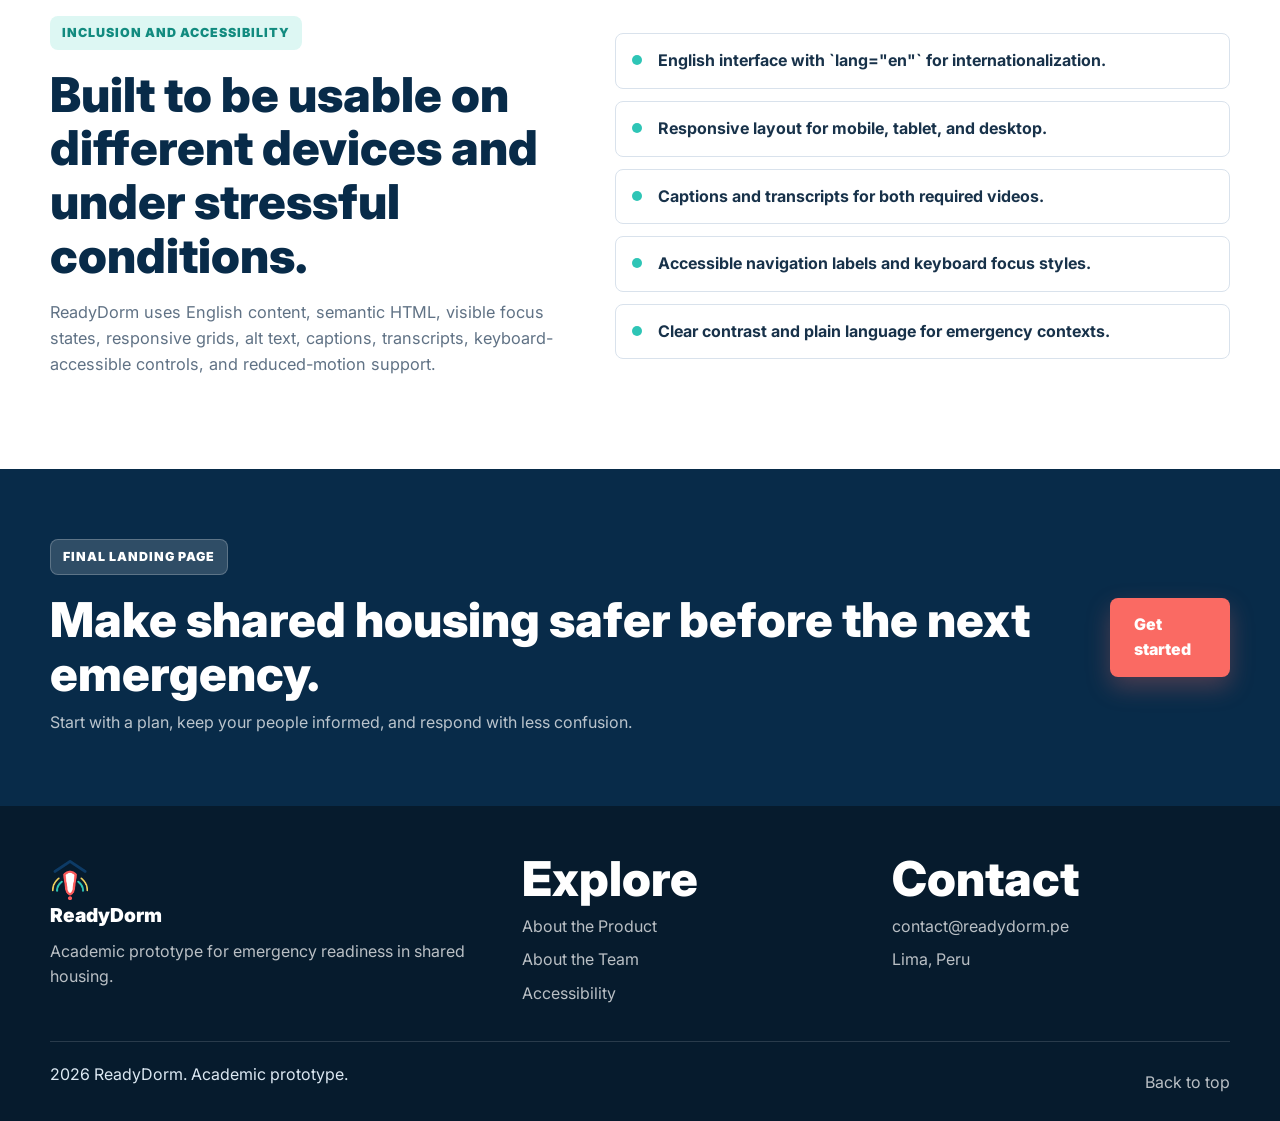
==== commit ba04a0f1: "Finalize English landing page with videos" ====
--- a/public/index.html
+++ b/public/index.html
@@ -1,10 +1,10 @@
 <!DOCTYPE html>
-<html lang="es">
+<html lang="en">
 <head>
   <meta charset="UTF-8" />
   <meta name="viewport" content="width=device-width, initial-scale=1.0" />
-  <title>ReadyDorm | Seguridad para residencias</title>
-  <meta name="description" content="ReadyDorm ayuda a estudiantes y residentes a prepararse, pedir ayuda y coordinar contactos ante una emergencia desde una sola plataforma." />
+  <title>ReadyDorm | Emergency readiness for shared housing</title>
+  <meta name="description" content="ReadyDorm helps students, roommates, families, and residence managers prepare, respond, and coordinate during residential emergencies." />
   <link rel="preconnect" href="https://fonts.googleapis.com">
   <link rel="preconnect" href="https://fonts.gstatic.com" crossorigin>
   <link href="https://fonts.googleapis.com/css2?family=Inter:wght@400;500;600;700;800;900&display=swap" rel="stylesheet">
@@ -13,1585 +13,222 @@
   <script defer src="assets/scripts/main.js"></script>
 </head>
 <body>
-
-  <!-- ============= HEADER ============= -->
+  <a class="skip-link" href="#main">Skip to main content</a>
+
   <header class="site-header" id="top">
-    <nav class="navbar container" aria-label="Navegación principal">
-      <a class="brand" href="#inicio" aria-label="ReadyDorm Inicio">
-        <img src="assets/images/readydorm-icon.png" alt="ReadyDorm" class="brand-icon" />
+    <nav class="navbar container" aria-label="Main navigation">
+      <a class="brand" href="#home" aria-label="ReadyDorm home">
+        <img src="assets/images/readydorm-icon.png" alt="" class="brand-icon" />
         <span class="brand-name">ReadyDorm</span>
       </a>
 
-      <button class="nav-toggle" id="navToggle" aria-label="Abrir menú" aria-expanded="false">
+      <button class="nav-toggle" id="navToggle" type="button" aria-label="Open menu" aria-expanded="false" aria-controls="navMenu">
         <span></span><span></span><span></span>
       </button>
 
       <div class="nav-menu" id="navMenu">
-        <a href="#inicio" class="nav-link active">Inicio</a>
-        <div class="dropdown" id="emergencyDropdown">
-          <button class="dropdown-button" type="button" aria-expanded="false">
-            Emergencias <span class="chevron">⌄</span>
-          </button>
-          <div class="dropdown-menu" aria-label="Tipos de emergencia">
-            <a href="#sismo">Sismo</a>
-            <a href="#incendio">Incendio</a>
-            <a href="#gas">Fuga de gas</a>
-            <a href="#inundacion">Inundación</a>
-            <a href="#corte-luz">Corte de luz</a>
-          </div>
-        </div>
-        <a href="#sos-demo" class="nav-link">Botón SOS</a>
-        <div class="dropdown" id="modulesDropdown">
-          <button class="dropdown-button" type="button" aria-expanded="false">
-            Módulos <span class="chevron">⌄</span>
-          </button>
-          <div class="dropdown-menu" aria-label="Módulos de ReadyDorm">
-            <a href="#nosotros">Nosotros</a>
-            <a href="#perfil">Perfil y contactos</a>
-            <a href="#rutas-evacuacion">Rutas</a>
-            <a href="#coordinacion">Convivientes</a>
-            <a href="#mochila-smart">Mochila 72h</a>
-            <a href="#gamificacion">Preparación</a>
-            <a href="#contactos-vista">Contactos</a>
-            <a href="#panel-gestor">Gestores</a>
-            <a href="#clinicas">Clínicas</a>
-          </div>
-        </div>
+        <a href="#home" class="nav-link">Home</a>
+        <a href="#product" class="nav-link">Product</a>
+        <a href="#team" class="nav-link">Team</a>
+        <a href="#features" class="nav-link">Features</a>
+        <a href="#accessibility" class="nav-link">Accessibility</a>
       </div>
 
       <div class="nav-actions">
-        <a href="login.html" class="btn btn-ghost btn-sm">Iniciar Sesión</a>
-        <a href="registro.html" class="btn btn-primary btn-sm">Registrarse</a>
+        <a href="login.html" class="btn btn-ghost btn-sm">Log in</a>
+        <a href="registro.html" class="btn btn-primary btn-sm">Create account</a>
       </div>
     </nav>
   </header>
 
-  <main>
-
-    <!-- ============= HERO ============= -->
-    <section class="hero" id="inicio">
-      <div class="hero-glow hero-glow-one"></div>
-      <div class="hero-glow hero-glow-two"></div>
+  <main id="main">
+    <section class="hero" id="home">
       <div class="container hero-grid">
         <div class="hero-copy reveal">
-          <div class="eyebrow"><span class="pulse-dot"></span> Seguridad clara para residencias</div>
-          <h1>Prepárate y responde rápido ante una emergencia en tu residencia.</h1>
+          <p class="eyebrow"><span class="pulse-dot" aria-hidden="true"></span> Safety planning for shared housing</p>
+          <h1>Prepare faster and respond clearly when an emergency happens at home.</h1>
           <p class="hero-description">
-            ReadyDorm reúne tu perfil de emergencia, contactos de confianza, rutas y botón SOS para que sepas qué hacer, a quién avisar y cómo pedir ayuda sin perder tiempo.
+            ReadyDorm centralizes emergency profiles, trusted contacts, evacuation routes, backpack checklists, SOS alerts, and manager dashboards so every resident knows what to do next.
           </p>
           <div class="hero-buttons">
-            <a href="registro.html" class="btn btn-primary btn-large">Crear cuenta</a>
-            <a href="#como-funciona" class="btn btn-soft btn-large">Ver cómo funciona</a>
-          </div>
-          <div class="trust-row" aria-label="Beneficios principales">
-            <span>✓ Plan listo en minutos</span>
-            <span>✓ Datos visibles solo en emergencia</span>
-            <span>✓ Contactos avisados al instante</span>
-          </div>
-        </div>
-
-        <!-- Mock visual del producto -->
-        <div class="hero-visual reveal delay-1" aria-label="Vista previa de la plataforma">
-          <!-- Tarjetas flotantes -->
-          <div class="float-card fc-1">
-            <span class="dot"></span> Plan de emergencia <strong style="margin-left:4px; color: var(--primary);">activo</strong>
-          </div>
-          <div class="float-card fc-2">
-            <span class="dot"></span> Última revisión <strong style="margin-left:4px; color: var(--primary);">hoy</strong>
-          </div>
-
-          <!-- Card principal de estado -->
-          <div class="app-preview-card">
+            <a href="registro.html" class="btn btn-primary btn-large">Create a safety plan</a>
+            <a href="#product" class="btn btn-soft btn-large">Watch product video</a>
+          </div>
+          <ul class="trust-row" aria-label="Key benefits">
+            <li>Emergency plan in minutes</li>
+            <li>Mobile-first experience</li>
+            <li>Accessible and responsive</li>
+          </ul>
+        </div>
+
+        <div class="product-preview reveal delay-1" aria-label="ReadyDorm product preview">
+          <div class="preview-card">
             <div class="preview-top">
-              <span class="live-dot"></span>
-              <strong>Estado del hogar</strong>
-              <small>Seguro</small>
+              <span class="live-dot" aria-hidden="true"></span>
+              <strong>Home status</strong>
+              <small>Ready</small>
             </div>
             <div class="preview-alert">
-              <span>!</span>
+              <span aria-hidden="true">!</span>
               <div>
-                <strong>Plan listo para actuar</strong>
-                <p>3 contactos · 2 rutas · ficha médica preparada</p>
+                <strong>Emergency plan active</strong>
+                <p>3 contacts, 2 routes, medical profile prepared</p>
               </div>
             </div>
-            <div class="preview-progress"><span></span></div>
             <div class="preview-grid">
-              <div class="preview-tile">
-                <small>Evacuación</small>
-                <strong>Salida B</strong>
-                <p>Punto de encuentro: parque frontal</p>
-              </div>
-              <div class="preview-tile">
-                <small>Preparación</small>
+              <article>
+                <small>Evacuation</small>
+                <strong>Exit B</strong>
+                <p>Meet at the front park.</p>
+              </article>
+              <article>
+                <small>Backpack</small>
                 <strong>9 / 12</strong>
-                <p>Elementos esenciales revisados</p>
-              </div>
+                <p>Essentials checked.</p>
+              </article>
             </div>
             <div class="preview-actions">
-              <button>Pedir ayuda</button>
-              <button>Practicar plan</button>
-            </div>
-            <div class="preview-chips">
-              <span class="ok">● Perfil completo</span>
-              <span>Ruta revisada</span>
-              <span class="warn">● Mochila pendiente</span>
-              <span>Contactos activos</span>
-            </div>
-          </div>
-        </div>
-      </div>
-    </section>
-
-    <!-- ============= NARRATIVA PRINCIPAL ============= -->
-    <section class="section narrative-section" id="como-funciona">
-      <div class="container">
-        <div class="section-heading reveal" style="text-align:center;">
-          <span class="section-kicker">Problema, solución y acción</span>
-          <h2>Cuando ocurre una emergencia, la diferencia es tener un plan simple.</h2>
-          <p>ReadyDorm evita que el usuario tenga que improvisar: organiza la información crítica antes del riesgo y guía la respuesta cuando cada segundo importa.</p>
-        </div>
-
-        <div class="narrative-grid reveal delay-1">
-          <article class="narrative-card">
-            <span class="narrative-step">1</span>
-            <h3>El problema</h3>
-            <p>Muchos residentes no tienen contactos, rutas, datos médicos ni tareas claras cuando ocurre un sismo, incendio o fuga de gas.</p>
-          </article>
-          <article class="narrative-card highlighted">
-            <span class="narrative-step">2</span>
-            <h3>La solución</h3>
-            <p>ReadyDorm convierte esa preparación en un plan visible: perfil, mochila, rutas, contactos y señales de ayuda en una sola experiencia.</p>
-          </article>
-          <article class="narrative-card">
-            <span class="narrative-step">3</span>
-            <h3>La acción</h3>
-            <p>El usuario puede pedir ayuda, reportar que está a salvo o seguir una ruta sin revisar varias aplicaciones ni depender de la memoria.</p>
-          </article>
-        </div>
-
-        <div class="trust-panel reveal">
-          <div>
-            <span class="section-kicker">Confianza</span>
-            <h3>Diseñado para situaciones sensibles, no para llenar formularios.</h3>
-          </div>
-          <ul class="trust-list">
-            <li>La ficha médica se usa como apoyo cuando hay una emergencia.</li>
-            <li>Los contactos de confianza reciben información útil para actuar rápido.</li>
-            <li>Las rutas, simulacros y listas se basan en prácticas de preparación preventiva.</li>
-          </ul>
-        </div>
-      </div>
-    </section>
-
-
-    <!-- ============= SEGMENTOS (HU_05, HU_36) ============= -->
-    <section class="section seg-section" id="segmentos">
-      <div class="container">
-        <div class="section-heading reveal" style="text-align:center;">
-          <span class="section-kicker">¿Para quién?</span>
-          <h2>La misma emergencia se vive distinto según tu rol.</h2>
-          <p>Por eso ReadyDorm muestra solo lo necesario para residentes, contactos de emergencia y gestores de residencia.</p>
-        </div>
-        <div class="seg-tab-bar reveal delay-1" id="segTabBar">
-          <button class="seg-tab active" data-seg="residente">🏠 Residente</button>
-          <button class="seg-tab" data-seg="gestor">🏢 Gestor</button>
-          <button class="seg-tab" data-seg="contacto">📱 Contacto de emergencia</button>
-        </div>
-        <div class="seg-panels">
-
-          <!-- RESIDENTE -->
-          <div class="seg-panel active" id="seg-residente">
-            <div class="seg-features-grid">
-              <div class="seg-feat-card"><span class="sf-icon">🆘</span><h4>Botón SOS</h4><p>Activa una alerta de pánico con 3 segundos de presión continua desde cualquier pantalla.</p></div>
-              <div class="seg-feat-card"><span class="sf-icon">🩺</span><h4>Ficha médica</h4><p>Registra tipo de sangre, alergias y condiciones para que los paramédicos actúen rápido.</p></div>
-              <div class="seg-feat-card"><span class="sf-icon">🎒</span><h4>Mochila de 72h</h4><p>Lista de verificación que muestra qué tienes, qué vence y qué falta en tu kit.</p></div>
-              <div class="seg-feat-card"><span class="sf-icon">🗺️</span><h4>Rutas de evacuación</h4><p>Plano de tu piso con rutas marcadas y punto de encuentro con tus convivientes.</p></div>
-              <div class="seg-feat-card"><span class="sf-icon">🔦</span><h4>Linterna de emergencia</h4><p>Activa el flash LED desde la pantalla SOS para orientarte en la oscuridad.</p></div>
-              <div class="seg-feat-card"><span class="sf-icon">🏆</span><h4>Nivel de preparación</h4><p>Indicador simple basado en tu mochila y simulacros completados.</p></div>
-            </div>
-          </div>
-
-          <!-- GESTOR -->
-          <div class="seg-panel" id="seg-gestor">
-            <div class="seg-features-grid">
-              <div class="seg-feat-card"><span class="sf-icon">📊</span><h4>Panel de estado</h4><p>Visualiza en tiempo real quiénes reportaron estar a salvo y quiénes aún no responden.</p></div>
-              <div class="seg-feat-card"><span class="sf-icon">📢</span><h4>Alerta masiva</h4><p>Envía una orden de evacuación a todos los residentes del edificio o por sectores.</p></div>
-              <div class="seg-feat-card"><span class="sf-icon">🚒</span><h4>Brigadistas</h4><p>Identifica residentes con capacidad médica o de rescate y asígnales credencial digital.</p></div>
-              <div class="seg-feat-card"><span class="sf-icon">🧯</span><h4>Mapa de equipos</h4><p>Registra la ubicación de extintores y mangueras para que los residentes los ubiquen rápido.</p></div>
-              <div class="seg-feat-card"><span class="sf-icon">📋</span><h4>Reporte INDECI (PDF)</h4><p>Exporta resultados de simulacros en formato oficial para presentarlo ante autoridades.</p></div>
-              <div class="seg-feat-card"><span class="sf-icon">📍</span><h4>Puntos de encuentro</h4><p>Marca zonas seguras municipales en el mapa para que todos evacúen al mismo lugar.</p></div>
-            </div>
-          </div>
-
-          <!-- CONTACTO -->
-          <div class="seg-panel" id="seg-contacto">
-            <div class="seg-features-grid">
-              <div class="seg-feat-card"><span class="sf-icon">🔔</span><h4>Recepción de alerta SOS</h4><p>Recibe una notificación crítica cuando el residente active el SOS.</p></div>
-              <div class="seg-feat-card"><span class="sf-icon">📍</span><h4>Ver ubicación compartida</h4><p>Abre el mapa y ve la ubicación del residente en tiempo real para enviar ayuda.</p></div>
-              <div class="seg-feat-card"><span class="sf-icon">📞</span><h4>Llamada rápida</h4><p>Un toque para llamar al residente directamente desde la pantalla de alerta activa.</p></div>
-              <div class="seg-feat-card"><span class="sf-icon">🧭</span><h4>Navegación hacia el residente</h4><p>Traza una ruta desde tu ubicación hasta la del residente para acudir lo más rápido posible.</p></div>
-              <div class="seg-feat-card"><span class="sf-icon">🩺</span><h4>Ficha médica de emergencia</h4><p>Accede a los datos médicos del residente para informar a los paramédicos si está inconsciente.</p></div>
-              <div class="seg-feat-card"><span class="sf-icon">👨‍👩‍👧‍👦</span><h4>Múltiples residentes</h4><p>Monitorea a varios hijos o familiares desde una sola cuenta con perfiles independientes.</p></div>
-            </div>
-          </div>
-
-        </div>
-        <div style="text-align:center;margin-top:2.5rem;" class="reveal">
-          <a href="registro.html" class="btn btn-primary">Elegir mi rol y registrarme</a>
-        </div>
-      </div>
-    </section>
-
-    <!-- ============= FRANJA DE EMERGENCIAS ============= -->
-    <section class="emergency-strip" aria-label="Números de emergencia">
-      <div class="container emergency-strip-grid">
-        <h4 class="es-title">Números de emergencia <span class="hu-tag">HU-11</span></h4>
-        <a class="em-pill em-call" href="tel:116" onclick="callEmergency('Bomberos', '116')" aria-label="Llamar a Bomberos 116"><span>Bomberos</span><strong>116</strong></a>
-        <a class="em-pill em-call" href="tel:105" onclick="callEmergency('Policía', '105')" aria-label="Llamar a Policía 105"><span>Policía</span><strong>105</strong></a>
-        <a class="em-pill em-call" href="tel:106" onclick="callEmergency('SAMU', '106')" aria-label="Llamar a SAMU 106"><span>SAMU</span><strong>106</strong></a>
-        <a class="em-pill em-call" href="tel:115" onclick="callEmergency('Defensa Civil', '115')" aria-label="Llamar a Defensa Civil 115"><span>Defensa Civil</span><strong>115</strong></a>
-      </div>
-    </section>
-
-
-    <!-- ============= SOS INTERACTIVO (HU_06-10, HU_28) ============= -->
-    <section class="section sos-section" id="sos-demo">
-      <div class="container">
-        <div class="sos-split">
-          <div class="sos-copy reveal">
-            <span class="section-kicker">Sistema de alerta SOS</span>
-            <h2>En una crisis, cada segundo importa.</h2>
-            <p>ReadyDorm te da múltiples formas de pedir ayuda sin importar la situación: por botón, por voz, o marcando tu estado en segundos.</p>
-            <ul class="sos-feature-list">
-              <li><span class="sfl-dot coral"></span><strong>HU-06</strong> — Botón SOS con 3 segundos de presión</li>
-              <li><span class="sfl-dot coral"></span><strong>HU-07</strong> — Activación por voz con una frase simple</li>
-              <li><span class="sfl-dot support"></span><strong>HU-08</strong> — Reporte "Estoy a salvo" para tranquilizar a la familia</li>
-              <li><span class="sfl-dot coral"></span><strong>HU-09</strong> — Alerta automática si hay incendio en tu piso</li>
-              <li><span class="sfl-dot accent"></span><strong>HU-10</strong> — Linterna de emergencia integrada en el SOS</li>
-              <li><span class="sfl-dot support"></span><strong>HU-28</strong> — Cancelación de falsa alarma con PIN</li>
-            </ul>
-          </div>
-
-          <div class="sos-phone-wrap reveal delay-1">
-            <!-- Alerta de proximidad -->
-            <div class="proximity-alert" id="proximityAlert" style="display:none;">
-              <span>⚠</span> <strong>Alerta piso 3:</strong> Incendio reportado — evacuación inmediata
-            </div>
-
-            <div class="sos-phone">
-              <div class="sp-top">
-                <span class="sp-status-dot"></span>
-                <strong>ReadyDorm</strong>
-                <small id="sosTimeDisplay">14:32</small>
-              </div>
-
-              <div class="sp-screen" id="sosScreen">
-                <!-- estado normal -->
-                <div id="sosStateNormal">
-                  <p class="sp-label">¿Estás en peligro?</p>
-                  <div class="sos-hold-btn" id="sosBtnHold"
-                       aria-label="Mantener presionado para activar SOS">
-                    <span class="shb-ring"></span>
-                    <span class="shb-ring r2"></span>
-                    <div class="shb-core">
-                      <span id="sosBtnLabel">SOS</span>
-                      <small id="sosBtnSub">Mantener 3s</small>
-                    </div>
-                  </div>
-                  <div class="sos-secondary-actions">
-                    <button class="ssa-btn safe-btn" id="safeBtn" onclick="reportSafe()">
-                      ✓ Estoy a salvo
-                    </button>
-                    <button class="ssa-btn voice-btn" id="voiceBtn" onclick="activateVoice()">
-                      🎤 Voz
-                    </button>
-                    <button class="ssa-btn torch-btn" id="torchBtn" onclick="toggleTorch()">
-                      🔦 Linterna
-                    </button>
-                  </div>
-                  <button class="ssa-btn proximity-btn" onclick="showProximityAlert()" style="margin-top:8px;width:100%;text-align:center;">
-                    🔔 Simular alerta de piso
-                  </button>
-                </div>
-
-                <!-- estado: SOS ENVIADO -->
-                <div id="sosStateSent" style="display:none;text-align:center;">
-                  <div class="sp-sent-icon">🆘</div>
-                  <h3 style="color:#FA6A63;margin:12px 0 6px;">SOS Enviado</h3>
-                  <p style="font-size:13px;color:#6D7B8A;">3 contactos notificados<br>Ubicación compartida</p>
-                  <button class="sos-cancel-btn" id="sosCancelBtn" onclick="cancelSOS()">
-                    🚫 Cancelar (falsa alarma)
-                  </button>
-                </div>
-
-                <!-- estado: CANCELADO -->
-                <div id="sosStateCancelled" style="display:none;text-align:center;">
-                  <div class="sp-sent-icon">✅</div>
-                  <h3 style="color:#2EC5B6;margin:12px 0 6px;">Alerta cancelada</h3>
-                  <p style="font-size:13px;color:#6D7B8A;">Tus contactos han sido notificados<br>que fue una falsa alarma.</p>
-                  <button class="btn btn-soft" style="margin-top:16px;font-size:13px;" onclick="resetSOS()">Volver al inicio</button>
-                </div>
-
-                <!-- estado: A SALVO -->
-                <div id="sosStateSafe" style="display:none;text-align:center;">
-                  <div class="sp-sent-icon">💚</div>
-                  <h3 style="color:#2EC5B6;margin:12px 0 6px;">Reporte enviado</h3>
-                  <p style="font-size:13px;color:#6D7B8A;">"Mateo reporta que está bien"<br>— enviado a tu familia</p>
-                  <button class="btn btn-soft" style="margin-top:16px;font-size:13px;" onclick="resetSOS()">Volver al inicio</button>
-                </div>
-
-                <!-- estado: VOZ -->
-                <div id="sosStateVoice" style="display:none;text-align:center;">
-                  <div class="sp-voice-wave">
-                    <span></span><span></span><span></span><span></span><span></span>
-                  </div>
-                  <p style="margin:12px 0 4px;font-weight:600;">Escuchando...</p>
-                  <small style="color:#6D7B8A;">Di: "activar emergencia"</small>
-                  <button class="btn btn-soft" style="margin-top:16px;font-size:13px;" onclick="resetSOS()">Cancelar</button>
-                </div>
-              </div>
-
-              <div class="sp-bottom">
-                <span>Ubicación activa</span>
-                <span id="torchStatus">Linterna: apagada</span>
-              </div>
-            </div>
-
-            <p class="sos-hint">👆 Mantén presionado el botón rojo 3 segundos</p>
-          </div>
-        </div>
-      </div>
-    </section>
-
-    <!-- ============= NOSOTROS ============= -->
-    <section class="section about-section" id="nosotros">
-      <div class="container split-grid">
+              <button type="button">Send SOS</button>
+              <button type="button">Run drill</button>
+            </div>
+          </div>
+        </div>
+      </div>
+    </section>
+
+    <section class="section video-section" id="product" aria-labelledby="product-title">
+      <div class="container video-layout">
         <div class="section-copy reveal">
-          <span class="section-kicker">Nosotros</span>
-          <h2>Una plataforma para que vivir independiente también sea vivir preparado.</h2>
+          <span class="section-kicker">About the Product</span>
+          <h2 id="product-title">A single emergency companion before, during, and after a crisis.</h2>
           <p>
-            ReadyDorm nace porque muchos estudiantes y jóvenes viven solos o con compañeros de vivienda, pero no siempre tienen un plan claro ante sismos, incendios, fugas de gas o cortes de luz.
+            The product video explains how ReadyDorm helps residents prepare information, trigger alerts, follow evacuation guidance, and keep emergency contacts informed without switching between different apps.
           </p>
+          <button class="text-button" type="button" data-toggle-transcript="productTranscript" aria-expanded="false">
+            Show product video transcript
+          </button>
+          <div class="transcript" id="productTranscript" hidden>
+            <p><strong>Transcript:</strong> ReadyDorm helps residents prepare an emergency profile, save trusted contacts, review routes, check a 72-hour backpack, and use SOS or safe check-ins during a crisis. Managers can monitor building status and coordinate response.</p>
+          </div>
+        </div>
+        <figure class="video-card reveal delay-1">
+          <video controls preload="metadata" poster="assets/videos/about-product-poster.svg" aria-label="About the Product video">
+            <source src="assets/videos/about-product.webm" type="video/webm">
+            <track kind="captions" src="assets/videos/about-product.vtt" srclang="en" label="English captions" default>
+            Your browser does not support the video element.
+          </video>
+          <figcaption>About the Product: ReadyDorm's preparation, response, and coordination workflow.</figcaption>
+        </figure>
+      </div>
+    </section>
+
+    <section class="section video-section alt" id="team" aria-labelledby="team-title">
+      <div class="container video-layout reverse">
+        <figure class="video-card reveal">
+          <video controls preload="metadata" poster="assets/videos/about-team-poster.svg" aria-label="About the Team video">
+            <source src="assets/videos/about-team.webm" type="video/webm">
+            <track kind="captions" src="assets/videos/about-team.vtt" srclang="en" label="English captions" default>
+            Your browser does not support the video element.
+          </video>
+          <figcaption>About the Team: research, design decisions, and final deployment.</figcaption>
+        </figure>
+        <div class="section-copy reveal delay-1">
+          <span class="section-kicker">About the Team</span>
+          <h2 id="team-title">Designed by students for students, roommates, families, and residence managers.</h2>
           <p>
-            La propuesta combina prevención, organización y respuesta rápida con herramientas fáciles: contactos, rutas, lista de verificación, simulacros y ayuda cercana en una sola experiencia.
+            Our team focused on a clear, inclusive experience for people under pressure: simple language, responsive layouts, keyboard-friendly controls, and safety flows that are easy to scan.
           </p>
-          <div class="about-actions">
-            <a href="#clinicas" class="btn btn-dark">Buscar ayuda cercana</a>
-            <a href="#sismo" class="text-link">Ver protocolos rápidos →</a>
-          </div>
-        </div>
-        <div class="about-cards reveal delay-1">
-          <article class="metric-card">
-            <span>01</span>
-            <div>
-              <h3>Prevención</h3>
-              <p>Lista de verificación, mochila, roles y rutas preparadas antes del riesgo.</p>
-            </div>
-          </article>
-          <article class="metric-card highlighted">
-            <span>02</span>
-            <div>
-              <h3>Respuesta rápida</h3>
-              <p>Indicaciones claras para actuar sin perder tiempo durante una emergencia real.</p>
-            </div>
-          </article>
-          <article class="metric-card">
-            <span>03</span>
-            <div>
-              <h3>Ayuda cercana</h3>
-              <p>Mapa simulado con clínicas, rutas visuales y centros de atención.</p>
-            </div>
-          </article>
-        </div>
-      </div>
-    </section>
-
-
-    <!-- ============= PERFIL Y CONTACTOS (HU_01-04, HU_33, HU_36) ============= -->
-    <section class="section profile-section soft-blue" id="perfil">
-      <div class="container">
-        <div class="section-heading reveal" style="text-align:center;">
-          <span class="section-kicker">Perfil y seguridad</span>
-          <h2>Tu información médica y contactos, siempre disponibles.</h2>
-          <p>Configura tu ficha médica y vincula a tus contactos de confianza para que todo esté listo cuando más lo necesitas.</p>
-        </div>
-        <div class="profile-grid reveal delay-1">
-
-          <!-- Ficha médica HU_01 -->
-          <div class="profile-card">
-            <div class="pc-header">
-              <span class="pc-icon">🩺</span>
-              <div>
-                <h3>Ficha médica <span class="hu-tag">HU-01</span></h3>
-                <small>Vista por paramédicos en emergencia</small>
-              </div>
-            </div>
-            <div class="medical-form">
-              <div class="mf-row">
-                <label>Tipo de sangre</label>
-                <select id="bloodType" class="mf-input">
-                  <option>O+</option><option>O−</option><option>A+</option>
-                  <option>A−</option><option>B+</option><option>AB+</option>
-                </select>
-              </div>
-              <div class="mf-row">
-                <label>Alergias</label>
-                <input type="text" class="mf-input" id="allergies" placeholder="Penicilina, mariscos..." />
-              </div>
-              <div class="mf-row">
-                <label>Condición preexistente</label>
-                <input type="text" class="mf-input" id="condition" placeholder="Asma, hipertensión..." />
-              </div>
-              <button class="btn btn-primary" style="width:100%;margin-top:4px;" onclick="saveMedical()">Guardar ficha médica</button>
-            </div>
-          </div>
-
-          <!-- Contactos de confianza HU_02 -->
-          <div class="profile-card">
-            <div class="pc-header">
-              <span class="pc-icon">👥</span>
-              <div>
-                <h3>Contactos SOS <span class="hu-tag">HU-02</span></h3>
-                <small>Reciben tu alerta automáticamente</small>
-              </div>
-            </div>
-            <div id="contactList" class="contact-list">
-              <div class="contact-item verified">
-                <div class="ci-avatar">M</div>
-                <div class="ci-info">
-                  <strong>María (Mamá)</strong>
-                  <small>+51 987 654 321 · Vinculada</small>
-                </div>
-                <span class="ci-badge">✓</span>
-              </div>
-              <div class="contact-item verified">
-                <div class="ci-avatar">P</div>
-                <div class="ci-info">
-                  <strong>Pedro (Papá)</strong>
-                  <small>+51 976 543 210 · Vinculado</small>
-                </div>
-                <span class="ci-badge">✓</span>
-              </div>
-            </div>
-            <div class="add-contact-form">
-              <input type="text" class="mf-input" id="newContactName" placeholder="Nombre y parentesco" />
-              <input type="tel" class="mf-input" id="newContactPhone" placeholder="Número (9 dígitos)" maxlength="9" />
-              <button class="btn btn-soft" style="width:100%;" onclick="addContact()">+ Vincular contacto</button>
-            </div>
-          </div>
-
-          <!-- GPS + Biometría HU_03, HU_04 -->
-          <div class="profile-card">
-            <div class="pc-header">
-              <span class="pc-icon">🔒</span>
-              <div>
-                <h3>Privacidad y acceso <span class="hu-tag">HU-03 HU-04</span></h3>
-                <small>Controla ubicación y autenticación</small>
-              </div>
-            </div>
-            <div class="toggle-list">
-              <div class="toggle-item">
-                <div>
-                  <strong>Ubicación solo en emergencias</strong>
-                  <small>Compartir ubicación solo al activar SOS</small>
-                </div>
-                <label class="rd-switch">
-                  <input type="checkbox" id="gpsToggle" checked onchange="toggleGPS(this)">
-                  <span class="rd-slider"></span>
-                </label>
-              </div>
-              <div class="toggle-item">
-                <div>
-                  <strong>Acceso biométrico</strong>
-                  <small>FaceID / Huella para entrar sin clave</small>
-                </div>
-                <label class="rd-switch">
-                  <input type="checkbox" id="bioToggle" onchange="toggleBio(this)">
-                  <span class="rd-slider"></span>
-                </label>
-              </div>
-              <div class="toggle-item">
-                <div>
-                  <strong>Notificaciones críticas</strong>
-                  <small>Bypass del modo silencio en SOS</small>
-                </div>
-                <label class="rd-switch">
-                  <input type="checkbox" id="notifToggle" checked onchange="toggleNotif(this)">
-                  <span class="rd-slider"></span>
-                </label>
-              </div>
-            </div>
-          </div>
-
-          <!-- Múltiples residentes HU_36 -->
-          <div class="profile-card">
-            <div class="pc-header">
-              <span class="pc-icon">👨‍👩‍👧</span>
-              <div>
-                <h3>Mis residentes <span class="hu-tag">HU-36</span></h3>
-                <small>Monitoreo familiar centralizado</small>
-              </div>
-            </div>
-            <p style="font-size:13px;color:var(--muted);margin-bottom:12px;">Como contacto, puedes supervisar a varios residentes desde tu cuenta y recibir alertas de cada uno por separado.</p>
-            <div class="resident-selector">
-              <div class="rs-card active" onclick="selectResident(this,'Sofía')">
-                <div class="rs-avatar">S</div>
-                <span>Sofía<br><small>Miraflores</small></span>
-                <span class="rs-status ok">●</span>
-              </div>
-              <div class="rs-card" onclick="selectResident(this,'Carlos')">
-                <div class="rs-avatar">C</div>
-                <span>Carlos<br><small>San Miguel</small></span>
-                <span class="rs-status warn">●</span>
-              </div>
-              <div class="rs-card" onclick="selectResident(this,'Lucía')">
-                <div class="rs-avatar">L</div>
-                <span>Lucía<br><small>Surco</small></span>
-                <span class="rs-status ok">●</span>
-              </div>
-            </div>
-            <p id="residentMsg" style="font-size:13px;margin-top:10px;color:var(--muted);">Monitoreando: <strong>Sofía</strong> — Estado: a salvo ✅</p>
-          </div>
-        </div>
-      </div>
-    </section>
-
-    <!-- ============= SISMO ============= -->
-    <section class="section emergency-detail" id="sismo">
-      <div class="container">
-        <div class="detail-title reveal">
-          <span class="danger-label navy-label">Sismo</span>
-          <h2>Qué hacer ante un sismo</h2>
-          <p>Mantén la calma, ubica zonas seguras y evita decisiones apresuradas. Estas son las acciones para los tres momentos clave.</p>
-        </div>
-        <div class="detail-grid three-cols reveal delay-1">
-          <article class="info-card">
-            <span class="info-icon">Antes</span>
-            <h3>Prepárate</h3>
-            <ul>
-              <li>Identifica columnas, muros estructurales y zonas seguras.</li>
-              <li>Ten una mochila de emergencia cerca de la salida.</li>
-              <li>Asegura muebles altos, repisas y objetos pesados.</li>
-              <li>Coordina un punto de encuentro con tus compañeros de vivienda.</li>
-            </ul>
-          </article>
-          <article class="info-card accent-card coral-card">
-            <span class="info-icon">Durante</span>
-            <h3>Protégete</h3>
-            <ul>
-              <li>Aléjate de ventanas, espejos y objetos que puedan caer.</li>
-              <li>No uses ascensores ni corras por las escaleras.</li>
-              <li>Cubre tu cabeza y ubícate en una zona segura.</li>
-              <li>Espera a que termine el movimiento para evacuar.</li>
-            </ul>
-          </article>
-          <article class="info-card">
-            <span class="info-icon">Después</span>
-            <h3>Verifica</h3>
-            <ul>
-              <li>Evacúa con calma hacia el punto de encuentro.</li>
-              <li>Revisa si hay heridos y pide ayuda si es necesario.</li>
-              <li>No regreses hasta confirmar que el lugar es seguro.</li>
-              <li>Comprueba gas, agua y electricidad antes de usarlos.</li>
-            </ul>
-          </article>
-        </div>
-      </div>
-    </section>
-
-    <!-- ============= INCENDIO ============= -->
-    <section class="section emergency-detail soft-blue" id="incendio">
-      <div class="container">
-        <div class="detail-title reveal">
-          <span class="danger-label coral-label">Incendio</span>
-          <h2>Qué hacer ante un incendio</h2>
-          <p>Actúa rápido, evacúa sin exponerte y evita inhalar humo. Pequeñas decisiones cambian el resultado.</p>
-        </div>
-        <div class="detail-grid three-cols reveal delay-1">
-          <article class="info-card">
-            <span class="info-icon">Prevención</span>
-            <h3>Evita riesgos</h3>
-            <ul>
-              <li>No sobrecargues tomacorrientes o extensiones.</li>
-              <li>Revisa cables dañados y aparatos que se calientan.</li>
-              <li>No dejes velas, planchas o cocina encendidas.</li>
-              <li>Ten un extintor visible y revisado.</li>
-            </ul>
-          </article>
-          <article class="info-card accent-card fire-card">
-            <span class="info-icon">Qué hacer</span>
-            <h3>Evacúa</h3>
-            <ul>
-              <li>Activa la alarma y avisa a las personas cercanas.</li>
-              <li>Si hay humo, desplázate agachado.</li>
-              <li>Toca la puerta antes de abrir; si está caliente, busca otra salida.</li>
-              <li>Llama al 116 cuando estés en un lugar seguro.</li>
-            </ul>
-          </article>
-          <article class="info-card warning-card">
-            <span class="info-icon">No hagas</span>
-            <h3>Evita esto</h3>
-            <ul>
-              <li>No uses ascensores.</li>
-              <li>No vuelvas por objetos personales.</li>
-              <li>No abras ventanas si aumenta el humo o el fuego.</li>
-              <li>No intentes apagar un incendio grande sin apoyo.</li>
-            </ul>
-          </article>
-        </div>
-      </div>
-    </section>
-
-    <!-- ============= FUGA DE GAS ============= -->
-    <section class="section emergency-detail" id="gas">
-      <div class="container">
-        <div class="detail-title reveal">
-          <span class="danger-label teal-label">Fuga de gas</span>
-          <h2>Qué hacer ante una fuga de gas</h2>
-          <p>Detecta señales, ventila y evita cualquier chispa o dispositivo eléctrico. La ventilación temprana evita explosiones.</p>
-        </div>
-        <div class="detail-grid two-cols reveal delay-1">
-          <article class="info-card wide-card">
-            <span class="info-icon">Detectar</span>
-            <h3>Señales de alerta</h3>
-            <ul>
-              <li>Olor fuerte parecido a azufre o huevo podrido.</li>
-              <li>Silbido cerca de tuberías, balón o cocina.</li>
-              <li>Burbujas al aplicar agua jabonosa en conexiones.</li>
-              <li>Mareos, náuseas o dolor de cabeza sin explicación.</li>
-            </ul>
-          </article>
-          <article class="info-card wide-card accent-card teal-card">
-            <span class="info-icon">Actuar</span>
-            <h3>Acción inmediata</h3>
-            <ul>
-              <li>Evacúa a todos los ocupantes.</li>
-              <li>No enciendas ni apagues interruptores de luz.</li>
-              <li>Abre puertas y ventanas si puedes hacerlo sin riesgo.</li>
-              <li>Cierra la llave del gas y llama desde afuera.</li>
-            </ul>
-          </article>
-        </div>
-      </div>
-    </section>
-
-    <!-- ============= INUNDACIÓN ============= -->
-    <section class="section emergency-detail soft-yellow" id="inundacion">
-      <div class="container">
-        <div class="detail-title reveal">
-          <span class="danger-label yellow-label">Inundación</span>
-          <h2>Qué hacer ante una inundación</h2>
-          <p>Prioriza zonas altas, electricidad segura y comunicación con tu grupo. El agua sube rápido, anticípate.</p>
-        </div>
-        <div class="detail-grid three-cols reveal delay-1">
-          <article class="info-card">
-            <span class="info-icon">Antes</span>
-            <h3>Reduce daños</h3>
-            <ul>
-              <li>Guarda documentos importantes en bolsa impermeable.</li>
-              <li>Identifica rutas hacia zonas altas o seguras.</li>
-              <li>No dejes cables o extensiones en el piso.</li>
-              <li>Ten linterna y power bank cargados.</li>
-            </ul>
-          </article>
-          <article class="info-card accent-card water-card">
-            <span class="info-icon">Durante</span>
-            <h3>Evita riesgos</h3>
-            <ul>
-              <li>Desconecta la energía si es seguro hacerlo.</li>
-              <li>No camines por zonas con corriente de agua.</li>
-              <li>Sube a una zona elevada y pide ayuda.</li>
-              <li>Mantén comunicación con tus contactos.</li>
-            </ul>
-          </article>
-          <article class="info-card">
-            <span class="info-icon">Después</span>
-            <h3>Revisa con cuidado</h3>
-            <ul>
-              <li>No toques enchufes o cables mojados.</li>
-              <li>Evita consumir agua sin confirmar que sea segura.</li>
-              <li>Limpia con protección si hubo agua contaminada.</li>
-              <li>Reporta daños estructurales o eléctricos.</li>
-            </ul>
-          </article>
-        </div>
-      </div>
-    </section>
-
-    <!-- ============= CORTE DE LUZ ============= -->
-    <section class="section emergency-detail soft-blue" id="corte-luz">
-      <div class="container">
-        <div class="detail-title reveal">
-          <span class="danger-label yellow-label">Corte de luz</span>
-          <h2>Qué hacer ante un corte de luz</h2>
-          <p>Una preparación básica ayuda a mantener comunicación y seguridad mientras la energía vuelve.</p>
-        </div>
-        <div class="detail-grid three-cols reveal delay-1">
-          <article class="info-card">
-            <span class="info-icon">Kit</span>
-            <h3>Ten listo</h3>
-            <ul>
-              <li>Linterna con pilas o batería cargada.</li>
-              <li>Power bank para celular.</li>
-              <li>Radio portátil si la emergencia es amplia.</li>
-              <li>Lista impresa de contactos importantes.</li>
-            </ul>
-          </article>
-          <article class="info-card accent-card light-card">
-            <span class="info-icon">Durante</span>
-            <h3>Cuida tu vivienda</h3>
-            <ul>
-              <li>Desconecta equipos sensibles para evitar daños.</li>
-              <li>No uses velas cerca de cortinas o papel.</li>
-              <li>Evita abrir constantemente la refrigeradora.</li>
-              <li>Comparte información con tus compañeros de vivienda.</li>
-            </ul>
-          </article>
-          <article class="info-card">
-            <span class="info-icon">Después</span>
-            <h3>Normaliza</h3>
-            <ul>
-              <li>Conecta los equipos poco a poco.</li>
-              <li>Revisa si hubo olor a quemado o cortocircuito.</li>
-              <li>Actualiza tu lista si faltó algún elemento.</li>
-              <li>Carga nuevamente tus dispositivos de emergencia.</li>
-            </ul>
-          </article>
-        </div>
-      </div>
-    </section>
-
-
-    <!-- ============= RUTAS DE EVACUACIÓN (HU_18) ============= -->
-    <section class="section evacuation-section" id="rutas-evacuacion">
-      <div class="container">
-        <div class="section-heading reveal" style="text-align:center;">
-          <span class="section-kicker">Rutas de evacuación</span>
-          <h2>Salida clara por piso, sin improvisar.</h2>
-          <p>Selecciona un piso y ReadyDorm muestra la ruta recomendada, salida alterna y punto de encuentro exterior.</p>
-        </div>
-
-        <div class="evacuation-layout reveal delay-1">
-          <div class="evacuation-panel">
-            <div class="evac-floor-tabs" id="evacFloorTabs" aria-label="Seleccionar piso">
-              <button class="evac-floor active" type="button" data-floor="1" onclick="selectEvacRoute(1)">Piso 1</button>
-              <button class="evac-floor" type="button" data-floor="2" onclick="selectEvacRoute(2)">Piso 2</button>
-              <button class="evac-floor" type="button" data-floor="3" onclick="selectEvacRoute(3)">Piso 3</button>
-              <button class="evac-floor" type="button" data-floor="4" onclick="selectEvacRoute(4)">Piso 4</button>
-            </div>
-
-            <div class="evac-map" aria-label="Plano simulado de evacuación">
-              <div class="evac-blueprint">
-                <div class="evac-floor-row"><span>Zona norte</span><strong>Dormitorios</strong><small>Evitar ventanas</small></div>
-                <div class="evac-floor-row active"><span id="evacStart">Piso 1</span><strong>Pasillo seguro</strong><small>Ruta verde</small></div>
-                <div class="evac-floor-row"><span>Zona sur</span><strong>Cocina común</strong><small>Cerrar gas si aplica</small></div>
-              </div>
-              <div class="evac-route-flow" aria-label="Flujo de evacuación recomendado">
-                <div class="evac-step current"><span>1</span><strong>Ubícate</strong><small>Aléjate de ventanas</small></div>
-                <div class="evac-flow-line"></div>
-                <div class="evac-step"><span>2</span><strong>Avanza</strong><small>Pasillo central</small></div>
-                <div class="evac-flow-line"></div>
-                <div class="evac-step"><span>3</span><strong>Baja</strong><small>Escalera B</small></div>
-                <div class="evac-flow-line"></div>
-                <div class="evac-step safe"><span>4</span><strong>Punto seguro</strong><small>Parque frontal</small></div>
-              </div>
-            </div>
-          </div>
-
-          <aside class="evac-summary">
-            <span class="hu-tag">HU-18</span>
-            <h3 id="evacTitle">Ruta recomendada: Piso 1</h3>
-            <div class="evac-route-card primary">
-              <small>Ruta principal</small>
-              <strong id="evacPrimary">Escalera B → parque frontal</strong>
-              <p id="evacPrimaryMeta">2 min · pasillo despejado · punto seguro A</p>
-            </div>
-            <div class="evac-route-card">
-              <small>Ruta alterna</small>
-              <strong id="evacAlt">Escalera A → patio lateral</strong>
-              <p id="evacAltMeta">3 min · usar si hay humo en pasillo central</p>
-            </div>
-            <button class="btn btn-primary btn-full" type="button" onclick="startRouteGuidance()">Iniciar guía de salida</button>
-          </aside>
-        </div>
-      </div>
-    </section>
-
-
-    <!-- ============= COORDINACIÓN ROOMMATES (HU_16, HU_17, HU_19, HU_29, HU_40, HU_41) ============= -->
-    <section class="section coord-section" id="coordinacion">
-      <div class="container">
-        <div class="section-heading reveal" style="text-align:center;">
-          <span class="section-kicker">Coordinación de emergencia</span>
-          <h2>Tu departamento actúa como equipo.</h2>
-          <p>Cada roommate tiene un rol asignado, una tarea clara y un canal de comunicación directo durante la crisis.</p>
-        </div>
-
-        <div class="coord-grid reveal delay-1">
-
-          <!-- Asignación de roles HU_16 -->
-          <div class="coord-card">
-            <h3>🎯 Asignación de roles <span class="hu-tag">HU-16</span></h3>
-            <p style="font-size:13px;color:var(--muted);margin-bottom:14px;">Al activarse una alerta, cada roommate recibe su tarea automáticamente.</p>
-            <div class="role-cards">
-              <div class="role-card gas-role">
-                <span class="rc-icon">🔧</span>
-                <div>
-                  <strong>Mateo</strong>
-                  <small>Cortar llave de gas</small>
-                </div>
-                <button class="rc-confirm" id="taskBtn1" onclick="confirmTask(this,'Mateo','gas')">Confirmar</button>
-              </div>
-              <div class="role-card light-role">
-                <span class="rc-icon">💡</span>
-                <div>
-                  <strong>Valentina</strong>
-                  <small>Cortar electricidad</small>
-                </div>
-                <button class="rc-confirm" id="taskBtn2" onclick="confirmTask(this,'Valentina','luz')">Confirmar</button>
-              </div>
-              <div class="role-card exit-role">
-                <span class="rc-icon">🚪</span>
-                <div>
-                  <strong>Diego</strong>
-                  <small>Guiar evacuación escalera B</small>
-                </div>
-                <button class="rc-confirm" id="taskBtn3" onclick="confirmTask(this,'Diego','evacuación')">Confirmar</button>
-              </div>
-            </div>
-            <div id="taskConfirmMsg" class="task-confirm-msg" style="display:none;"></div>
-          </div>
-
-          <!-- Chat de emergencia HU_19 -->
-          <div class="coord-card">
-            <h3>💬 Chat de emergencia <span class="hu-tag">HU-19</span></h3>
-            <p style="font-size:13px;color:var(--muted);margin-bottom:14px;">Canal directo solo con tus compañeros de vivienda durante la evacuación.</p>
-            <div class="chat-box" id="chatBox">
-              <div class="chat-bubble received"><strong>Mateo:</strong> Ya bajé por escalera B 🟢</div>
-              <div class="chat-bubble received"><strong>Valeria:</strong> Esperando en parque frontal</div>
-            </div>
-            <div class="chat-input-row">
-              <input type="text" id="chatInput" class="mf-input" placeholder="Escribe un mensaje rápido..." />
-              <button class="btn btn-primary btn-sm" onclick="sendChatMsg()">Enviar</button>
-            </div>
-            <div class="quick-msgs">
-              <button onclick="sendQuick('Ya bajé ✅')">Ya bajé ✅</button>
-              <button onclick="sendQuick('Necesito ayuda 🆘')">Necesito ayuda 🆘</button>
-              <button onclick="sendQuick('Estoy en punto de encuentro 📍')">En punto de encuentro 📍</button>
-            </div>
-          </div>
-
-          <!-- Alerta de suministros HU_29 + Gastos HU_40 -->
-          <div class="coord-card">
-            <h3>🛒 Suministros y gastos <span class="hu-tag">HU-29 HU-40</span></h3>
-            <div class="supply-alert-demo" id="supplyAlertDemo">
-              <span class="sa-icon">⚠️</span>
-              <div>
-                <strong>Falta agua embotellada</strong>
-                <small>Tu mochila no tiene este insumo crítico</small>
-              </div>
-              <button class="btn btn-sm btn-primary" onclick="markSupplyDone()">Comprado ✓</button>
-            </div>
-            <div class="expense-form">
-              <p style="font-size:13px;font-weight:600;margin-bottom:8px;">Registrar gasto compartido:</p>
-              <div style="display:flex;gap:8px;flex-wrap:wrap;">
-                <input type="text" class="mf-input" id="expConcept" placeholder="Ej: Linterna" style="flex:1;min-width:120px;" />
-                <input type="number" class="mf-input" id="expAmount" placeholder="S/ monto" style="width:90px;" />
-              </div>
-              <button class="btn btn-soft" style="width:100%;margin-top:8px;" onclick="registerExpense()">Registrar gasto</button>
-              <div id="expenseList" class="expense-list"></div>
-            </div>
-          </div>
-
-          <!-- Notificación de intrusos HU_41 -->
-          <div class="coord-card">
-            <h3>🔐 Seguridad del piso <span class="hu-tag">HU-41</span></h3>
-            <p style="font-size:13px;color:var(--muted);margin-bottom:14px;">Recibe alertas si alguien ajeno al edificio accede a tu piso fuera del horario configurado.</p>
-            <div class="intrusion-demo">
-              <div class="id-status" id="intrusionStatus">
-                <span class="id-dot green"></span>
-                <div>
-                  <strong>Piso seguro</strong>
-                  <small>Ningún acceso no autorizado detectado</small>
-                </div>
-              </div>
-              <button class="btn btn-soft btn-sm" style="margin-top:12px;width:100%;" onclick="simulateIntrusion()">
-                Simular alerta de intruso
-              </button>
-            </div>
-          </div>
-        </div>
-      </div>
-    </section>
-
-    <!-- ============= MOCHILA DE EMERGENCIA ============= -->
-    <section class="backpack-section">
-      <div class="container backpack-card reveal">
-        <div class="backpack-copy">
-          <span class="section-kicker light">Mochila de emergencia</span>
-          <h2>Elementos esenciales para cada residente.</h2>
-          <p>Una mochila bien armada cubre las primeras 72 horas. ReadyDorm convierte esta lista en una verificación interactiva y te avisa qué falta revisar.</p>
-          <div class="btn-row">
-            <a href="registro.html" class="btn btn-primary">Revisar mi mochila</a>
-            <a href="#" class="btn btn-glass">Descargar lista</a>
-          </div>
-        </div>
-        <div class="backpack-grid">
-          <span>Agua embotellada</span>
-          <span>Alimentos no perecibles</span>
-          <span>Linterna</span>
-          <span>Radio portátil</span>
-          <span>Botiquín</span>
-          <span>Documentos</span>
-          <span>Dinero en efectivo</span>
-          <span>Copia de llaves</span>
-          <span>Medicamentos</span>
-          <span>Silbato</span>
-          <span>Manta térmica</span>
-          <span>Cargador portátil</span>
-        </div>
-      </div>
-    </section>
-
-
-    <!-- ============= MOCHILA INTELIGENTE (HU_12-15, HU_38, HU_39) ============= -->
-    <section class="section backpack-smart-section" id="mochila-smart">
-      <div class="container">
-        <div class="section-heading reveal" style="text-align:center;">
-          <span class="section-kicker">Mochila inteligente</span>
-          <h2>Sabe qué tienes, qué vence y qué falta.</h2>
-          <p>ReadyDorm convierte tu lista de emergencia en un sistema vivo: verificación interactiva, alertas de caducidad y mochila compartida con tus compañeros de vivienda.</p>
-        </div>
-
-        <div class="bsm-tabs reveal delay-1" id="bsmTabBar">
-          <button class="bsm-tab active" data-bsm="personal">🎒 Mi mochila</button>
-          <button class="bsm-tab" data-bsm="shared">👥 Compartida</button>
-          <button class="bsm-tab" data-bsm="indeci">📋 Guía INDECI</button>
-        </div>
-
-        <div class="bsm-panels reveal delay-1">
-
-          <!-- PERSONAL HU_12, HU_13 -->
-          <div class="bsm-panel active" id="bsm-personal">
-            <div class="backpack-progress-header">
-              <div>
-                <strong>Mi kit de emergencia</strong>
-                <small id="backpackScore">9 / 12 elementos listos</small>
-              </div>
-              <div class="bp-bar-wrap">
-                <div class="bp-bar" id="bpBar" style="width:75%"></div>
-              </div>
-            </div>
-            <div class="backpack-checklist" id="backpackChecklist">
-              <label class="bck-item checked"><input type="checkbox" checked onchange="updateBackpack()"> <span>💧 Agua embotellada 2L</span> <small class="exp-ok">Vence: ago 2027</small></label>
-              <label class="bck-item checked"><input type="checkbox" checked onchange="updateBackpack()"> <span>🥫 Alimentos no perecibles</span> <small class="exp-warn">⚠ Vence: jul 2025</small></label>
-              <label class="bck-item checked"><input type="checkbox" checked onchange="updateBackpack()"> <span>🔦 Linterna con pilas</span> <small class="exp-ok">OK</small></label>
-              <label class="bck-item checked"><input type="checkbox" checked onchange="updateBackpack()"> <span>📻 Radio portátil</span> <small class="exp-ok">OK</small></label>
-              <label class="bck-item checked"><input type="checkbox" checked onchange="updateBackpack()"> <span>🩹 Botiquín básico</span> <small class="exp-warn">⚠ Vence: mar 2025</small></label>
-              <label class="bck-item checked"><input type="checkbox" checked onchange="updateBackpack()"> <span>📄 Documentos (copia)</span> <small class="exp-ok">OK</small></label>
-              <label class="bck-item checked"><input type="checkbox" checked onchange="updateBackpack()"> <span>💵 Dinero en efectivo</span> <small class="exp-ok">OK</small></label>
-              <label class="bck-item checked"><input type="checkbox" checked onchange="updateBackpack()"> <span>💊 Medicamentos personales</span> <small class="exp-ok">OK</small></label>
-              <label class="bck-item checked"><input type="checkbox" checked onchange="updateBackpack()"> <span>📱 Cargador portátil</span> <small class="exp-ok">OK</small></label>
-              <label class="bck-item"><input type="checkbox" onchange="updateBackpack()"> <span>🔑 Copia de llaves</span> <small class="exp-ok">Pendiente</small></label>
-              <label class="bck-item"><input type="checkbox" onchange="updateBackpack()"> <span>🌡️ Manta térmica</span> <small class="exp-ok">Pendiente</small></label>
-              <label class="bck-item"><input type="checkbox" onchange="updateBackpack()"> <span>🔔 Silbato de emergencia</span> <small class="exp-ok">Pendiente</small></label>
-            </div>
-            <div class="bck-expiry-alert" id="bckExpiryAlert">
-              ⚠️ <strong>2 items por vencer</strong> — Alimentos y botiquín vencen pronto. <a href="#" onclick="event.preventDefault();showToast('Notificación enviada a tus contactos.')">Notificar a contactos</a>
-            </div>
-          </div>
-
-          <!-- COMPARTIDA HU_14 -->
-          <div class="bsm-panel" id="bsm-shared">
-            <p style="font-size:14px;color:var(--muted);margin-bottom:16px;">Cada roommate puede marcar items desde su propio dispositivo. Todos ven quién aportó qué.</p>
-            <div class="shared-backpack-grid">
-              <div class="sbg-row"><span>💧 Agua 5L</span><span class="sbg-owner mateo">Mateo ✓</span></div>
-              <div class="sbg-row"><span>🔦 Linterna LED</span><span class="sbg-owner valeria">Valeria ✓</span></div>
-              <div class="sbg-row"><span>🩹 Botiquín</span><span class="sbg-owner pending">— Pendiente</span></div>
-              <div class="sbg-row"><span>📻 Radio portátil</span><span class="sbg-owner diego">Diego ✓</span></div>
-              <div class="sbg-row"><span>🕯️ Velas + fósforos</span><span class="sbg-owner pending">— Pendiente</span></div>
-              <div class="sbg-row"><span>🧯 Extintor 1kg</span><span class="sbg-owner mateo">Mateo ✓</span></div>
-            </div>
-            <button class="btn btn-soft" style="margin-top:16px;width:100%;" onclick="showToast('Item marcado como tuyo en la mochila compartida ✓')">Marcar un item como mío</button>
-          </div>
-
-          <!-- INDECI HU_15 -->
-          <div class="bsm-panel" id="bsm-indeci">
-            <p style="font-size:14px;color:var(--muted);margin-bottom:16px;">Lista oficial de INDECI (Defensa Civil). Los items marcados con 🔴 son obligatorios y aún no están en tu mochila.</p>
-            <div class="indeci-list">
-              <div class="indeci-item mandatory have"><span>🟢</span> Agua (mínimo 2L por persona)</div>
-              <div class="indeci-item mandatory missing"><span>🔴</span> <strong>Botiquín completo</strong> — ¡No registrado!</div>
-              <div class="indeci-item mandatory have"><span>🟢</span> Linterna y pilas extra</div>
-              <div class="indeci-item mandatory missing"><span>🔴</span> <strong>Manta térmica</strong> — ¡No registrada!</div>
-              <div class="indeci-item mandatory have"><span>🟢</span> Documentos en bolsa hermética</div>
-              <div class="indeci-item optional"><span>🟡</span> Radio portátil (recomendado)</div>
-              <div class="indeci-item optional"><span>🟡</span> Silbato de emergencia</div>
-              <div class="indeci-item mandatory missing"><span>🔴</span> <strong>Copia de llaves</strong> — ¡No registrada!</div>
-            </div>
-            <p style="font-size:12px;color:var(--muted);margin-top:12px;">Fuente: INDECI — Defensa Civil del Perú. Norma técnica de preparación ante sismos.</p>
-          </div>
-
-        </div>
-      </div>
-    </section>
-
-
-    <!-- ============= GAMIFICACIÓN Y EDUCACIÓN (HU_26, HU_27, HU_25, HU_43, HU_49, HU_50) ============= -->
-    <section class="section gamif-section soft-yellow" id="gamificacion">
-      <div class="container">
-        <div class="section-heading reveal" style="text-align:center;">
-          <span class="section-kicker">Aprende y prepárate</span>
-          <h2>La preparación también puede ser un juego.</h2>
-          <p>Preguntas rápidas, simulacros y un nivel de preparación que te motiva a mantener tu kit siempre al día.</p>
-        </div>
-
-        <div class="gamif-grid">
-
-          <!-- Quiz de seguridad HU_27 -->
-          <div class="gamif-card reveal" id="quizCard">
-            <h3>🧠 Quiz de seguridad <span class="hu-tag">HU-27</span></h3>
-            <p id="quizProgress" style="font-size:13px;color:var(--muted);margin-bottom:14px;">Pregunta 1 de 5</p>
-
-            <div id="quizArea">
-              <p class="quiz-question" id="quizQuestion">¿Qué hacer durante un sismo?</p>
-              <div class="quiz-options" id="quizOptions">
-                <button class="qo-btn" onclick="answerQuiz(false)">Correr hacia la calle</button>
-                <button class="qo-btn" onclick="answerQuiz(true)">Ubicarse bajo una mesa resistente</button>
-                <button class="qo-btn" onclick="answerQuiz(false)">Usar el ascensor</button>
-                <button class="qo-btn" onclick="answerQuiz(false)">Abrir todas las ventanas</button>
-              </div>
-            </div>
-
-            <div id="quizResult" style="display:none;text-align:center;">
-              <div style="font-size:48px;margin:16px 0;">🏆</div>
-              <h3 id="quizFinalScore" style="color:var(--primary);">¡Resultado: 4/5!</h3>
-              <p style="color:var(--muted);font-size:14px;">Excelente preparación. Ganaste la medalla de Experto en Sismos.</p>
-              <div class="badge-earned">🥇 Experto en Sismos</div>
-              <button class="btn btn-primary" style="margin-top:16px;" onclick="resetQuiz()">Intentar de nuevo</button>
-            </div>
-          </div>
-
-          <!-- Nivel de preparación HU_26 + Medallas HU_43 -->
-          <div class="gamif-card reveal delay-1">
-            <h3>📊 Nivel de preparación <span class="hu-tag">HU-26</span></h3>
-            <div class="score-display">
-              <div class="score-circle" id="scoreCircle">
-                <strong id="scoreValue">75</strong>
-                <small>/100</small>
-              </div>
-              <div class="score-info">
-                <p class="score-label" id="scoreLabel">🟦 Usuario preparado</p>
-                <div class="score-breakdown">
-                  <div><span>Mochila completa</span><div class="mini-bar"><div style="width:75%"></div></div></div>
-                  <div><span>Simulacros</span><div class="mini-bar"><div style="width:60%"></div></div></div>
-                  <div><span>Contactos vinculados</span><div class="mini-bar"><div style="width:100%"></div></div></div>
-                </div>
-              </div>
-            </div>
-
-            <h4 style="margin:20px 0 12px;">🏅 Mis medallas <span class="hu-tag">HU-43</span></h4>
-            <div class="badge-grid" id="badgeGrid">
-              <div class="badge-item earned" title="Mochila completa">🎒<small>Mochila lista</small></div>
-              <div class="badge-item earned" title="Quiz completado">🧠<small>Quiz experto</small></div>
-              <div class="badge-item earned" title="Contactos vinculados">👥<small>Red activa</small></div>
-              <div class="badge-item locked" title="Completa 5 simulacros">🔒<small>5 simulacros</small></div>
-              <div class="badge-item locked" title="Mochila perfecta">🔒<small>Kit perfecto</small></div>
-              <div class="badge-item locked" title="30 días preparado">🔒<small>30 días</small></div>
-            </div>
-          </div>
-
-          <!-- Avisos HU_25 + Tutorial HU_49 + Videos HU_50 -->
-          <div class="gamif-card reveal delay-1" style="grid-column: 1/-1;">
-            <div class="edu-grid">
-              <div class="edu-item">
-                <span class="edu-icon">🚨</span>
-                <div>
-                  <h4>Avisos de simulacros nacionales <span class="hu-tag">HU-25</span></h4>
-                  <p>Recibe recordatorios de simulacros oficiales y practica el flujo completo: SOS, roles y punto de encuentro.</p>
-                  <div class="drill-reminder">
-                    <strong>Próximo aviso</strong>
-                    <span>Simulacro nacional · 31 mayo · 10:00 a. m.</span>
-                  </div>
-                  <div class="edu-actions">
-                    <button class="btn btn-primary" onclick="subscribeNationalDrill()">Activar aviso</button>
-                    <button class="btn btn-soft" onclick="startDrill()">Practicar ahora</button>
-                  </div>
-                </div>
-              </div>
-              <div class="edu-item">
-                <span class="edu-icon">📖</span>
-                <div>
-                  <h4>Tutorial rápido <span class="hu-tag">HU-49</span></h4>
-                  <p>Guía de 3 minutos para usar ReadyDorm en una crisis real. Sin tiempo para leer manuales cuando todo pasa.</p>
-                  <button class="btn btn-soft" onclick="showTutorial()">Ver tutorial</button>
-                </div>
-              </div>
-              <div class="edu-item">
-                <span class="edu-icon">🎬</span>
-                <div>
-                  <h4>Videos de primeros auxilios <span class="hu-tag">HU-50</span></h4>
-                  <p>Biblioteca breve con guías para RCP, quemaduras, asfixia y fracturas, pensada para consulta rápida.</p>
-                  <div class="first-aid-library" id="firstAidLibrary">
-                    <button type="button" class="first-aid-chip active" data-guide="rcp" onclick="showFirstAidGuide('rcp')">RCP</button>
-                    <button type="button" class="first-aid-chip" data-guide="quemaduras" onclick="showFirstAidGuide('quemaduras')">Quemaduras</button>
-                    <button type="button" class="first-aid-chip" data-guide="asfixia" onclick="showFirstAidGuide('asfixia')">Asfixia</button>
-                    <button type="button" class="first-aid-chip" data-guide="fracturas" onclick="showFirstAidGuide('fracturas')">Fracturas</button>
-                  </div>
-                  <div class="first-aid-preview" id="firstAidPreview">
-                    <strong>RCP básica</strong>
-                    <span>30 compresiones, 2 ventilaciones y llamada inmediata al 106.</span>
-                  </div>
-                </div>
-              </div>
-            </div>
-          </div>
-
-        </div>
-
-        <!-- Modal simulacro -->
-        <div class="drill-modal" id="drillModal" style="display:none;">
-          <div class="dm-card">
-            <h3>🚨 Simulacro en progreso</h3>
-            <div class="dm-timer" id="drillTimer">00:00</div>
-            <p id="drillStep">Paso 1: Activa el botón SOS en tu teléfono</p>
-            <div class="dm-steps">
-              <span class="dm-step active" id="ds1">1</span>
-              <span class="dm-step" id="ds2">2</span>
-              <span class="dm-step" id="ds3">3</span>
-              <span class="dm-step" id="ds4">4</span>
-            </div>
-            <button class="btn btn-primary" style="width:100%;" onclick="advanceDrill()">Siguiente paso →</button>
-            <button class="btn btn-ghost" style="width:100%;margin-top:8px;" onclick="endDrill()">Cancelar simulacro</button>
-          </div>
-        </div>
-
-        <!-- Modal tutorial -->
-        <div class="drill-modal" id="tutorialModal" style="display:none;">
-          <div class="dm-card">
-            <h3>📖 Tutorial ReadyDorm</h3>
-            <div class="tutorial-steps">
-              <div class="ts-item"><span class="ts-num">1</span><div><strong>Configura tu perfil</strong><p>Ficha médica, contactos de confianza y selección de rol (Residente o Gestor).</p></div></div>
-              <div class="ts-item"><span class="ts-num">2</span><div><strong>Activa el SOS</strong><p>Mantén presionado el botón rojo 3 segundos. Tus contactos recibirán tu ubicación al instante.</p></div></div>
-              <div class="ts-item"><span class="ts-num">3</span><div><strong>Coordina con tus convivientes</strong><p>Cada uno tiene su rol: gas, luz o evacuación. Confirman desde su app cuando completan la tarea.</p></div></div>
-              <div class="ts-item"><span class="ts-num">4</span><div><strong>Reporta tu estado</strong><p>Presiona "Estoy a salvo" para que tu familia sepa que estás bien sin necesidad de llamar.</p></div></div>
-            </div>
-            <button class="btn btn-primary" style="width:100%;margin-top:16px;" onclick="closeTutorial()">¡Entendido, estoy listo!</button>
-          </div>
-        </div>
-
-      </div>
-    </section>
-
-
-    <!-- ============= VISTA DEL CONTACTO/FAMILIA (HU_30-37) ============= -->
-    <section class="section family-section" id="contactos-vista">
-      <div class="container">
-        <div class="fam-split">
-          <div class="fam-copy reveal">
-            <span class="section-kicker">Para contactos de emergencia</span>
-            <h2>Saber que tu familiar está bien, en segundos.</h2>
-            <p>ReadyDorm le da a tus contactos de confianza todas las herramientas para actuar con rapidez y sin pánico cuando reciben una alerta.</p>
-            <ul class="sos-feature-list">
-              <li><span class="sfl-dot coral"></span><strong>HU-30</strong> — Alerta crítica aunque el celular esté en silencio</li>
-              <li><span class="sfl-dot coral"></span><strong>HU-31</strong> — Mapa con ubicación exacta del residente</li>
-              <li><span class="sfl-dot support"></span><strong>HU-32</strong> — Confirmación de lectura enviada al residente</li>
-              <li><span class="sfl-dot coral"></span><strong>HU-33</strong> — Acceso a la ficha médica para paramédicos</li>
-              <li><span class="sfl-dot accent"></span><strong>HU-34</strong> — Botón de llamada rápida con número marcado</li>
-              <li><span class="sfl-dot support"></span><strong>HU-35</strong> — Ruta de navegación desde tu ubicación</li>
-              <li><span class="sfl-dot accent"></span><strong>HU-37</strong> — Historial completo de alertas pasadas</li>
-            </ul>
-          </div>
-
-          <div class="fam-phone-wrap reveal delay-1">
-            <div class="fam-phone">
-              <div class="sp-top">
-                <span class="sp-status-dot coral"></span>
-                <strong>Alerta de Sofía</strong>
-                <small>Ahora</small>
-              </div>
-              <div class="fam-screen" id="famScreen">
-
-                <!-- Estado alerta activa -->
-                <div id="famStateAlert">
-                  <div class="fam-alert-card" id="famAlertCard">
-                    <div class="fac-header">
-                      <span class="fac-avatar">S</span>
-                      <div>
-                        <strong>Sofía activó SOS</strong>
-                        <small>Hace 23 segundos · Miraflores</small>
-                      </div>
-                    </div>
-                    <div class="fac-location">
-                      <div class="fac-mini-map">
-                        <div class="fmm-pin">📍</div>
-                        <span>Av. Larco 432, Miraflores</span>
-                      </div>
-                    </div>
-                    <div class="fam-action-btns">
-                      <button class="fab-btn coral" onclick="famConfirm()">✓ Confirmar lectura</button>
-                      <button class="fab-btn blue" onclick="famCall()">📞 Llamar a Sofía</button>
-                      <button class="fab-btn teal" onclick="famRoute()">🗺️ Cómo llegar</button>
-                      <button class="fab-btn yellow" onclick="famMedical()">🩺 Ficha médica</button>
-                    </div>
-                    <div id="famFeedback" class="fam-feedback" style="display:none;"></div>
-                  </div>
-                </div>
-
-                <!-- Historial HU_37 -->
-                <div id="famStateHistory" style="display:none;">
-                  <p style="font-size:12px;font-weight:600;margin-bottom:10px;">Historial de alertas — Sofía</p>
-                  <div class="alert-history-list">
-                    <div class="ahl-item safe"><span>✅</span><div><strong>Simulacro</strong><small>15 may 2026 · Resuelta en 2 min</small></div></div>
-                    <div class="ahl-item sos"><span>🆘</span><div><strong>SOS real — sismo leve</strong><small>28 abr 2026 · Resuelto en 4 min</small></div></div>
-                    <div class="ahl-item safe"><span>✅</span><div><strong>Simulacro nacional</strong><small>31 mar 2026 · Resuelta en 3 min</small></div></div>
-                  </div>
-                  <button class="btn btn-soft" style="width:100%;margin-top:12px;" onclick="showFamAlert()">← Volver a alerta activa</button>
-                </div>
-
-              </div>
-              <div class="sp-bottom" style="gap:8px;">
-                <button class="fam-tab-btn active" onclick="showFamAlert()">Alerta</button>
-                <button class="fam-tab-btn" onclick="showFamHistory()">Historial</button>
-              </div>
-            </div>
-            <p class="sos-hint">👆 Interactúa con los botones de la alerta</p>
-          </div>
-        </div>
-      </div>
-    </section>
-
-
-    <!-- ============= DASHBOARD DEL GESTOR (HU_20-23, HU_42, HU_44-48) ============= -->
-    <section class="section gestor-section" id="panel-gestor">
-      <div class="container">
-        <div class="section-heading reveal" style="text-align:center;">
-          <span class="section-kicker">Panel del gestor</span>
-          <h2>Control total del edificio en una sola pantalla.</h2>
-          <p>El gestor de seguridad tiene acceso a herramientas avanzadas: alertas masivas, brigadistas, mapa de equipos y reportes INDECI.</p>
-        </div>
-
-        <div class="gestor-tabs reveal delay-1" id="gestorTabBar">
-          <button class="gestor-tab active" data-gtab="estado">📊 Estado</button>
-          <button class="gestor-tab" data-gtab="alertas">📢 Alertas</button>
-          <button class="gestor-tab" data-gtab="equipo">🚒 Equipo</button>
-          <button class="gestor-tab" data-gtab="historial">📋 Historial</button>
-          <button class="gestor-tab" data-gtab="reportes">🔧 Reportes</button>
-        </div>
-
-        <div class="gestor-panels reveal delay-1">
-
-          <!-- ESTADO HU_20 -->
-          <div class="gestor-panel active" id="gtab-estado">
-            <h3 style="margin-bottom:16px;">Residentes del edificio — Estado en tiempo real <span class="hu-tag">HU-20</span></h3>
-            <div class="resident-grid" id="residentGrid">
-              <!-- generado por JS -->
-            </div>
-            <div class="resident-legend">
-              <span><span class="rl-dot safe"></span> A salvo</span>
-              <span><span class="rl-dot danger"></span> Sin respuesta</span>
-              <span><span class="rl-dot unknown"></span> Sin reportar</span>
-            </div>
-            <div style="display:flex;gap:12px;margin-top:16px;flex-wrap:wrap;">
-              <button class="btn btn-primary" onclick="markAllSafe()">✓ Marcar todos a salvo</button>
-              <button class="btn btn-soft" onclick="resetResidents()">↺ Reiniciar estado</button>
-            </div>
-          </div>
-
-          <!-- ALERTAS HU_22, HU_47, HU_48 -->
-          <div class="gestor-panel" id="gtab-alertas">
-            <div class="alerts-split">
-              <div>
-                <h3>Notificación masiva <span class="hu-tag">HU-22</span></h3>
-                <p style="font-size:13px;color:var(--muted);margin-bottom:12px;">Envía una instrucción a todo el edificio o a un sector específico.</p>
-                <div class="mass-alert-form">
-                  <textarea class="mf-input" id="massMsg" rows="3" placeholder="Ej: Evacuar por fachada trasera — incendio en sótano"></textarea>
-                  <select class="mf-input" id="sectorSelect" style="margin-top:8px;">
-                    <option value="all">Todo el edificio</option>
-                    <option value="a">Torre A</option>
-                    <option value="b">Torre B</option>
-                    <option value="3">Solo piso 3</option>
-                    <option value="4">Solo piso 4</option>
-                  </select>
-                  <button class="btn btn-primary" style="width:100%;margin-top:8px;" onclick="sendMassAlert()">🚨 Emitir alerta</button>
-                </div>
-              </div>
-              <div>
-                <h3>Punto de encuentro <span class="hu-tag">HU-47</span></h3>
-                <p style="font-size:13px;color:var(--muted);margin-bottom:12px;">Marca la zona segura municipal para que todos evacúen al mismo lugar.</p>
-                <div class="meeting-point-map">
-                  <div class="mpm-area">
-                    <div class="mpm-building">🏢</div>
-                    <div class="mpm-pin" id="mpmPin" onclick="moveMeetingPoint()">📍<small>Punto actual</small></div>
-                  </div>
-                  <button class="btn btn-soft" style="width:100%;margin-top:8px;" onclick="moveMeetingPoint()">Cambiar punto de encuentro</button>
-                </div>
-              </div>
-            </div>
-          </div>
-
-          <!-- EQUIPO HU_44, HU_45 -->
-          <div class="gestor-panel" id="gtab-equipo">
-            <div class="alerts-split">
-              <div>
-                <h3>Brigadistas <span class="hu-tag">HU-44</span></h3>
-                <p style="font-size:13px;color:var(--muted);margin-bottom:12px;">Asigna credenciales a residentes con capacidad médica o de rescate.</p>
-                <div class="brigadier-list" id="brigadierList">
-                  <div class="brig-item active"><div class="brig-avatar">M</div><div><strong>Martina Torres</strong><small>Piso 2 · Enfermera ✓</small></div><span class="brig-badge">🚑 Médica</span></div>
-                  <div class="brig-item active"><div class="brig-avatar">R</div><div><strong>Roberto Cerna</strong><small>Piso 4 · Bombero ret. ✓</small></div><span class="brig-badge">🔥 Rescate</span></div>
-                  <div class="brig-item pending"><div class="brig-avatar">A</div><div><strong>Andrea Pinto</strong><small>Piso 1 · Sin asignar</small></div><button class="btn btn-sm btn-soft" onclick="assignBrigadier(this,'Andrea')">+ Asignar</button></div>
-                  <div class="brig-item pending"><div class="brig-avatar">J</div><div><strong>Jorge Solis</strong><small>Piso 3 · Sin asignar</small></div><button class="btn btn-sm btn-soft" onclick="assignBrigadier(this,'Jorge')">+ Asignar</button></div>
-                </div>
-              </div>
-              <div>
-                <h3>Equipos de seguridad <span class="hu-tag">HU-45</span></h3>
-                <p style="font-size:13px;color:var(--muted);margin-bottom:12px;">Registra la ubicación de extintores y mangueras en el plano del edificio.</p>
-                <div class="equipment-map">
-                  <div class="em-floor">
-                    <span class="em-label">Piso 1</span>
-                    <div class="em-items">
-                      <div class="em-item" title="Extintor PQS">🧯<small>PQS</small></div>
-                      <div class="em-item" title="Manguera">🚿<small>Manguera</small></div>
-                    </div>
-                  </div>
-                  <div class="em-floor">
-                    <span class="em-label">Piso 2</span>
-                    <div class="em-items">
-                      <div class="em-item" title="Extintor CO2">🧯<small>CO₂</small></div>
-                    </div>
-                  </div>
-                  <div class="em-floor">
-                    <span class="em-label">Piso 3</span>
-                    <div class="em-items">
-                      <div class="em-item" title="Extintor PQS">🧯<small>PQS</small></div>
-                      <div class="em-item" title="Manguera">🚿<small>Manguera</small></div>
-                      <div class="em-item add-item" onclick="addEquipment(this)">+<small>Agregar</small></div>
-                    </div>
-                  </div>
-                </div>
-              </div>
-            </div>
-          </div>
-
-          <!-- HISTORIAL HU_23, HU_46 -->
-          <div class="gestor-panel" id="gtab-historial">
-            <div class="alerts-split">
-              <div>
-                <h3>Historial de simulacros <span class="hu-tag">HU-23</span></h3>
-                <div class="drill-chart">
-                  <div class="dc-bar-wrap" title="31 mar — 4:32 min"><div class="dc-bar" style="height:60%"></div><small>31 mar</small></div>
-                  <div class="dc-bar-wrap" title="15 abr — 3:18 min"><div class="dc-bar" style="height:80%"></div><small>15 abr</small></div>
-                  <div class="dc-bar-wrap" title="28 abr — 2:45 min"><div class="dc-bar" style="height:90%"></div><small>28 abr</small></div>
-                  <div class="dc-bar-wrap" title="15 may — 2:10 min"><div class="dc-bar" style="height:100%"></div><small>15 may</small></div>
-                </div>
-                <p style="font-size:12px;color:var(--muted);margin-top:8px;">Tiempo promedio de respuesta mejorando: 4:32 → 2:10 min</p>
-              </div>
-              <div>
-                <h3>Exportar reporte INDECI <span class="hu-tag">HU-46</span></h3>
-                <p style="font-size:13px;color:var(--muted);margin-bottom:12px;">Genera el PDF oficial con tiempos de respuesta y porcentaje de participación para presentar ante autoridades.</p>
-                <div class="pdf-preview">
-                  <div class="pdp-icon">📄</div>
-                  <div>
-                    <strong>Simulacro — Mayo 2026</strong>
-                    <small>18 residentes · Tiempo: 2:10 min · 94% participación</small>
-                  </div>
-                </div>
-                <button class="btn btn-primary" style="width:100%;margin-top:12px;" onclick="exportPDF()">📥 Descargar PDF INDECI</button>
-              </div>
-            </div>
-          </div>
-
-          <!-- REPORTES HU_21, HU_42 -->
-          <div class="gestor-panel" id="gtab-reportes">
-            <div class="alerts-split">
-              <div>
-                <h3>Reporte de daños estructurales <span class="hu-tag">HU-21</span></h3>
-                <p style="font-size:13px;color:var(--muted);margin-bottom:12px;">Sube fotos de grietas u otros daños para que un ingeniero las evalúe post-sismo.</p>
-                <div class="damage-form">
-                  <select class="mf-input" id="damageFloor">
-                    <option>Piso 1</option><option>Piso 2</option><option>Piso 3</option>
-                  </select>
-                  <textarea class="mf-input" rows="2" id="damageDesc" placeholder="Describe el daño: grieta en columna, fisura en losa..." style="margin-top:8px;"></textarea>
-                  <div class="photo-upload-btn" onclick="simulatePhotoUpload()">📷 Adjuntar foto del daño</div>
-                  <p id="photoMsg" style="font-size:12px;color:var(--muted);min-height:18px;margin-top:4px;"></p>
-                  <button class="btn btn-primary" style="width:100%;margin-top:8px;" onclick="submitDamageReport()">Enviar reporte al ingeniero</button>
-                </div>
-              </div>
-              <div>
-                <h3>Reporte de averías críticas <span class="hu-tag">HU-42</span></h3>
-                <p style="font-size:13px;color:var(--muted);margin-bottom:12px;">Los residentes reportan fallas eléctricas o fugas antes de que escalen a emergencia mayor.</p>
-                <div class="fault-queue" id="faultQueue">
-                  <div class="fq-item high"><span class="fq-dot"></span><div><strong>Falla eléctrica expuesta — Piso 2</strong><small>Hace 5 min · Reportado por: Res. 204</small></div><button class="btn btn-sm btn-primary" onclick="dismissFault(this)">Atender</button></div>
-                  <div class="fq-item medium"><span class="fq-dot med"></span><div><strong>Fuga de agua — Baño Piso 1</strong><small>Hace 22 min · Reportado por: Res. 101</small></div><button class="btn btn-sm btn-soft" onclick="dismissFault(this)">Atender</button></div>
-                </div>
-                <button class="btn btn-soft" style="width:100%;margin-top:12px;" onclick="addFault()">+ Simular nueva avería</button>
-              </div>
-            </div>
-          </div>
-
-        </div>
-      </div>
-    </section>
-
-    <!-- ============= CLÍNICAS CERCANAS ============= -->
-    <section class="section clinics-section" id="clinicas">
+          <button class="text-button" type="button" data-toggle-transcript="teamTranscript" aria-expanded="false">
+            Show team video transcript
+          </button>
+          <div class="transcript" id="teamTranscript" hidden>
+            <p><strong>Transcript:</strong> The ReadyDorm team researched residential emergency needs, designed user flows for preparation and response, and built a responsive landing page deployed through GitHub Pages as an academic prototype.</p>
+          </div>
+        </div>
+      </div>
+    </section>
+
+    <section class="section features-section" id="features" aria-labelledby="features-title">
       <div class="container">
         <div class="section-heading reveal">
-          <span class="section-kicker">Clínicas cercanas</span>
-          <h2>Mapa interactivo de ayuda médica cercana.</h2>
-          <p>
-            Esta sección no usa Google Maps ni APIs pagadas. El mapa está emulado para el prototipo, pero permite seleccionar clínicas, filtrar opciones y visualizar rutas simuladas desde la ubicación del usuario.
-          </p>
-        </div>
-
-        <div class="map-layout reveal delay-1">
-
-          <!-- Panel del mapa -->
-          <div class="map-panel">
-            <div class="map-toolbar">
-              <div>
-                <strong>Mapa interactivo ReadyDorm</strong>
-                <span id="locationStatus">Ubicación referencial: Lima, Perú</span>
-              </div>
-              <div class="map-toolbar-actions">
-                <button id="detectLocation" class="btn btn-primary btn-sm">Simular mi ubicación</button>
-                <button id="recenterMap" class="btn btn-soft btn-sm" type="button">Centrar mapa</button>
-              </div>
-            </div>
-
-            <div id="mockMap" class="mock-map" aria-label="Mapa interactivo simulado de clínicas cercanas">
-              <div class="map-scan" aria-hidden="true"></div>
-              <span class="map-area area-one">Distrito San Miguel</span>
-              <span class="map-area area-two">Av. La Marina</span>
-              <span class="map-area area-three">Zona universitaria</span>
-              <span class="map-area area-four">Parque de apoyo</span>
-
-              <div class="map-block block-one">Residencial</div>
-              <div class="map-block block-two">Comercio</div>
-              <div class="map-block block-three">Campus</div>
-              <div class="map-block block-four">Centro vecinal</div>
-
-              <div class="road road-h road-h1"><span>Av. La Marina</span></div>
-              <div class="road road-h road-h2"><span>Av. Sucre</span></div>
-              <div class="road road-h road-h3"><span>Jr. Junín</span></div>
-              <div class="road road-h road-h4"><span>Av. Costanera</span></div>
-              <div class="road road-h road-h5"><span>Malecón</span></div>
-
-              <div class="road road-v road-v1"><span>Jr. Castilla</span></div>
-              <div class="road road-v road-v2"><span>Av. Universitaria</span></div>
-              <div class="road road-v road-v3"><span>Jr. Tacna</span></div>
-              <div class="road road-v road-v4"><span>Calle 1</span></div>
-              <div class="road road-v road-v5"><span>Calle 2</span></div>
-
-              <svg class="map-route-svg" viewBox="0 0 100 100" aria-hidden="true" preserveAspectRatio="none">
-                <path id="routeTrail" class="route-trail" d="M16 66 H64 V34" />
-                <path id="activeRoute" class="active-route" d="M16 66 H64 V34" />
-              </svg>
-
-              <div class="map-control-stack" aria-label="Controles simulados del mapa">
-                <button id="zoomInMap" type="button" aria-label="Acercar mapa">+</button>
-                <button id="zoomOutMap" type="button" aria-label="Alejar mapa">−</button>
-                <button id="resetMapView" type="button" aria-label="Vista inicial">⌂</button>
-              </div>
-
-              <div class="map-compass" aria-hidden="true">N</div>
-              <div class="map-scale" aria-hidden="true"><span></span>500 m</div>
-
-              <div class="user-location" id="userMarker">
-                <span></span><strong>Tu ubicación</strong>
-              </div>
-
-              <button class="clinic-pin pin-one active" data-clinic-id="0" aria-label="Clínica ReadyCare 24h"><span>+</span><small>0.8 km</small></button>
-              <button class="clinic-pin pin-two" data-clinic-id="1" aria-label="Clínica San Pablo"><span>+</span><small>1.6 km</small></button>
-              <button class="clinic-pin pin-three" data-clinic-id="2" aria-label="Centro Médico Universitario"><span>+</span><small>2.1 km</small></button>
-              <button class="clinic-pin pin-four" data-clinic-id="3" aria-label="Hospital de Emergencias"><span>+</span><small>2.6 km</small></button>
-              <button class="clinic-pin pin-five" data-clinic-id="4" aria-label="Policlínico Magdalena"><span>+</span><small>3.2 km</small></button>
-
-              <article id="mapInfoCard" class="map-info-card" aria-live="polite">
-                <span class="map-info-tag">Ruta recomendada</span>
-                <h3>Clínica ReadyCare 24h</h3>
-                <p>Av. La Marina 1235, San Miguel</p>
-                <div class="map-info-metrics">
-                  <span><strong id="routeDistance">0.8 km</strong> distancia</span>
-                  <span><strong id="routeTime">5 min</strong> llegada</span>
-                </div>
-              </article>
-            </div>
-
-            <div class="map-status-row">
-              <span><strong id="nearestClinicName">ReadyCare 24h</strong> más cercana</span>
-              <span><strong id="mapZoomLabel">100%</strong> zoom simulado</span>
-              <span><strong>Sin API</strong> mapa emulado</span>
-            </div>
-            <p class="map-note">Los puntos, distancias, controles y rutas son simulados para mostrar el módulo sin servicios externos.</p>
-          </div>
-
-          <!-- Lista lateral de clínicas -->
-          <aside class="clinic-list-panel">
-            <div class="clinic-list-header">
-              <h3>Centros disponibles</h3>
-              <span id="clinicCount">5 resultados</span>
-            </div>
-            <div class="clinic-filters" aria-label="Filtros simulados de clínicas">
-              <button class="map-filter active" type="button" data-filter="all">Todas</button>
-              <button class="map-filter" type="button" data-filter="emergency">24h</button>
-              <button class="map-filter" type="button" data-filter="close">Más cerca</button>
-              <button class="map-filter" type="button" data-filter="general">General</button>
-            </div>
-            <div id="clinicList" class="clinic-list"></div>
-          </aside>
-
-        </div>
-      </div>
-    </section>
-
-    <!-- ============= CTA FINAL ============= -->
-    <section class="cta-section">
+          <span class="section-kicker">Core experience</span>
+          <h2 id="features-title">ReadyDorm supports the people who need to act together.</h2>
+          <p>Each role sees the information they need, from residents preparing a plan to managers coordinating an entire building.</p>
+        </div>
+        <div class="feature-grid">
+          <article class="feature-card reveal">
+            <span class="feature-icon" aria-hidden="true">SOS</span>
+            <h3>Residents</h3>
+            <p>Create an emergency profile, save contacts, review routes, check supplies, and trigger SOS or safe check-ins.</p>
+          </article>
+          <article class="feature-card reveal delay-1">
+            <span class="feature-icon" aria-hidden="true">MAP</span>
+            <h3>Emergency contacts</h3>
+            <p>Receive alerts, view shared location, read critical medical details, and know whether the resident is safe.</p>
+          </article>
+          <article class="feature-card reveal delay-2">
+            <span class="feature-icon" aria-hidden="true">OPS</span>
+            <h3>Residence managers</h3>
+            <p>Monitor resident status, send sector alerts, manage drills, and review equipment or incident reports.</p>
+          </article>
+        </div>
+      </div>
+    </section>
+
+    <section class="section accessibility-section" id="accessibility" aria-labelledby="accessibility-title">
+      <div class="container accessibility-grid">
+        <div class="section-copy reveal">
+          <span class="section-kicker">Inclusion and accessibility</span>
+          <h2 id="accessibility-title">Built to be usable on different devices and under stressful conditions.</h2>
+          <p>ReadyDorm uses English content, semantic HTML, visible focus states, responsive grids, alt text, captions, transcripts, keyboard-accessible controls, and reduced-motion support.</p>
+        </div>
+        <ul class="check-list reveal delay-1">
+          <li>English interface with `lang="en"` for internationalization.</li>
+          <li>Responsive layout for mobile, tablet, and desktop.</li>
+          <li>Captions and transcripts for both required videos.</li>
+          <li>Accessible navigation labels and keyboard focus styles.</li>
+          <li>Clear contrast and plain language for emergency contexts.</li>
+        </ul>
+      </div>
+    </section>
+
+    <section class="cta-section" aria-labelledby="cta-title">
       <div class="container cta-card reveal">
         <div>
-          <span class="section-kicker light">Comienza ahora</span>
-          <h2>Haz que tu vivienda esté lista antes de la emergencia.</h2>
-          <p>Registra tu espacio, agrega contactos, crea rutas y revisa tu lista de seguridad en minutos.</p>
-        </div>
-        <a href="registro.html" class="btn btn-primary btn-large">Registrarme en ReadyDorm</a>
-      </div>
-    </section>
-
+          <span class="section-kicker light">Final landing page</span>
+          <h2 id="cta-title">Make shared housing safer before the next emergency.</h2>
+          <p>Start with a plan, keep your people informed, and respond with less confusion.</p>
+        </div>
+        <a href="registro.html" class="btn btn-primary btn-large">Get started</a>
+      </div>
+    </section>
   </main>
 
-  <!-- ============= FOOTER ============= -->
   <footer class="footer">
     <div class="container footer-grid">
-      <div class="footer-brand">
-        <a class="brand" href="#inicio">
-          <img src="assets/images/readydorm-icon.png" alt="ReadyDorm" class="brand-icon" style="filter: brightness(0) invert(1); opacity: 0.95;" />
-          <span class="brand-name" style="color: #fff;">ReadyDorm</span>
+      <div>
+        <a class="brand footer-brand" href="#home" aria-label="ReadyDorm home">
+          <img src="assets/images/readydorm-icon.png" alt="" class="brand-icon" />
+          <span class="brand-name">ReadyDorm</span>
         </a>
-        <p>Seguridad, organización y prevención para jóvenes que viven solos, con compañeros de vivienda o en residencias.</p>
-      </div>
+        <p>Academic prototype for emergency readiness in shared housing.</p>
+      </div>
+      <nav aria-label="Footer navigation">
+        <h2>Explore</h2>
+        <a href="#product">About the Product</a>
+        <a href="#team">About the Team</a>
+        <a href="#accessibility">Accessibility</a>
+      </nav>
       <div>
-        <h4>Empresa</h4>
-        <a href="#nosotros">Nosotros</a>
-        <a href="#sismo">Emergencias</a>
-        <a href="#clinicas">Clínicas cercanas</a>
-      </div>
-      <div>
-        <h4>Acceso</h4>
-        <a href="login.html">Iniciar Sesión</a>
-        <a href="registro.html">Registrarse</a>
-        <a href="#inicio">Volver arriba</a>
-      </div>
-      <div>
-        <h4>Contacto</h4>
-        <p>contacto@readydorm.pe</p>
-        <p>+51 999 888 777</p>
-        <p>Lima, Perú</p>
+        <h2>Contact</h2>
+        <p>contact@readydorm.pe</p>
+        <p>Lima, Peru</p>
       </div>
     </div>
     <div class="container footer-bottom">
-      <span>© 2026 ReadyDorm. Prototipo académico.</span>
-      <span>Hecho por universitarios peruanos.</span>
+      <span>2026 ReadyDorm. Academic prototype.</span>
+      <a href="#top">Back to top</a>
     </div>
   </footer>
-
 </body>
 </html>
--- a/public/assets/styles/styles.css
+++ b/public/assets/styles/styles.css
@@ -1,53 +1,37 @@
-/* ============================================================
-   READYDORM — STYLE.CSS
-   Sistema de diseño SafetyTech residencial
-   ============================================================ */
-
-/* -----------------------------
-   1. VARIABLES Y TOKENS
-   ----------------------------- */
 :root {
-  /* Paleta principal */
-  --primary: #0E3B64;
-  --primary-dark: #0A3254;
-  --primary-deep: #082B49;
-  --alert: #FA6A63;
-  --alert-dark: #E95A55;
-  --support: #2EC5B6;
-  --support-soft: #DDF7F3;
-  --accent: #F4D45B;
-  --accent-soft: #FDF3C8;
-
-  /* Superficies */
-  --surface: #FFFFFF;
-  --surface-alt: #F4F7FB;
-  --surface-soft: #EEF3F8;
-  --text: #18324A;
-  --muted: #6D7B8A;
-  --border: #D9E2EC;
-  --shadow: rgba(14, 59, 100, 0.08);
-
-  /* Layout */
-  --radius-sm: 10px;
-  --radius-md: 16px;
-  --radius-lg: 24px;
-  --radius-xl: 32px;
-  --container: 1200px;
-  --shadow-soft: 0 12px 30px rgba(14, 59, 100, 0.08);
-  --shadow-md: 0 20px 50px rgba(14, 59, 100, 0.12);
-  --shadow-lg: 0 30px 70px rgba(14, 59, 100, 0.18);
-  --transition: 0.25s ease;
-}
-
-/* -----------------------------
-   2. RESET Y BASE
-   ----------------------------- */
-*, *::before, *::after { box-sizing: border-box; }
-* { margin: 0; padding: 0; }
+  --primary: #0e3b64;
+  --primary-dark: #082b49;
+  --alert: #fa6a63;
+  --alert-dark: #de514b;
+  --support: #2ec5b6;
+  --support-soft: #ddf7f3;
+  --surface: #ffffff;
+  --surface-alt: #f4f7fb;
+  --surface-soft: #eef3f8;
+  --text: #18324a;
+  --muted: #607285;
+  --border: #d9e2ec;
+  --focus: #f4d45b;
+  --container: 1180px;
+  --shadow: 0 24px 70px rgba(8, 43, 73, 0.14);
+  --radius-sm: 8px;
+  --radius-md: 14px;
+}
+
+*,
+*::before,
+*::after {
+  box-sizing: border-box;
+}
+
+* {
+  margin: 0;
+  padding: 0;
+}
 
 html {
   scroll-behavior: smooth;
-  scroll-padding-top: 90px;
+  scroll-padding-top: 88px;
 }
 
 body {
@@ -56,196 +40,103 @@
   background: var(--surface);
   line-height: 1.6;
   -webkit-font-smoothing: antialiased;
-}
-
-img { max-width: 100%; display: block; }
-a { text-decoration: none; color: inherit; }
-button, input, select, textarea { font-family: inherit; }
-ul { list-style: none; }
+  overflow-x: hidden;
+}
+
+img,
+video {
+  display: block;
+  max-width: 100%;
+}
+
+a {
+  color: inherit;
+  text-decoration: none;
+}
+
+button,
+input,
+select {
+  font: inherit;
+}
+
+button {
+  cursor: pointer;
+}
+
+:focus-visible {
+  outline: 3px solid var(--focus);
+  outline-offset: 3px;
+}
+
+.skip-link {
+  position: fixed;
+  left: 16px;
+  top: 16px;
+  z-index: 9999;
+  transform: translateY(-140%);
+  background: var(--primary-dark);
+  color: #fff;
+  padding: 10px 14px;
+  border-radius: var(--radius-sm);
+  font-weight: 800;
+}
+
+.skip-link:focus {
+  transform: translateY(0);
+}
 
 .container {
-  width: min(100% - 40px, var(--container));
+  width: calc(100% - 40px);
+  max-width: var(--container);
   margin-inline: auto;
 }
 
 .section {
-  padding: 100px 0;
-  position: relative;
-}
-
-/* -----------------------------
-   3. TIPOGRAFÍA
-   ----------------------------- */
-h1, h2, h3, h4 {
-  color: var(--primary-deep);
-  font-weight: 700;
-  letter-spacing: -0.02em;
-  line-height: 1.15;
-}
-
-h1 { font-size: clamp(2.2rem, 4.4vw, 3.6rem); }
-h2 { font-size: clamp(1.8rem, 3.2vw, 2.7rem); }
-h3 { font-size: 1.25rem; }
-h4 { font-size: 1rem; }
-
-p { color: var(--muted); }
-
-/* -----------------------------
-   4. COMPONENTES — BOTONES
-   ----------------------------- */
-.btn {
-  display: inline-flex;
-  align-items: center;
-  justify-content: center;
-  gap: 8px;
-  padding: 13px 22px;
-  border: none;
-  border-radius: 999px;
-  font-weight: 600;
-  font-size: 0.95rem;
-  cursor: pointer;
-  transition: transform var(--transition), box-shadow var(--transition), background var(--transition);
-  white-space: nowrap;
-}
-.btn:hover { transform: translateY(-2px); }
-
-.btn-primary {
-  background: var(--alert);
-  color: #fff;
-  box-shadow: 0 10px 22px rgba(250, 106, 99, 0.32);
-}
-.btn-primary:hover { background: var(--alert-dark); box-shadow: 0 14px 28px rgba(250, 106, 99, 0.38); }
-
-.btn-dark {
-  background: var(--primary);
-  color: #fff;
-  box-shadow: 0 10px 22px rgba(14, 59, 100, 0.18);
-}
-.btn-dark:hover { background: var(--primary-dark); }
-
-.btn-ghost {
-  background: transparent;
-  color: var(--primary);
-  border: 1.5px solid var(--border);
-}
-.btn-ghost:hover { background: var(--surface-soft); border-color: var(--primary); }
-
-.btn-soft {
-  background: var(--surface-soft);
-  color: var(--primary);
-}
-.btn-soft:hover { background: #E3EBF3; }
-
-.btn-glass {
-  background: rgba(255,255,255,0.08);
-  color: #fff;
-  border: 1px solid rgba(255,255,255,0.22);
-}
-.btn-glass:hover { background: rgba(255,255,255,0.16); }
-
-.btn-large { padding: 16px 28px; font-size: 1rem; }
-.btn-sm { padding: 10px 16px; font-size: 0.88rem; }
-.btn-full { width: 100%; }
-
-.text-link {
-  color: var(--alert);
-  font-weight: 600;
-  font-size: 0.95rem;
-  display: inline-flex;
-  align-items: center;
-  gap: 4px;
-  transition: color var(--transition);
-}
-.text-link:hover { color: var(--alert-dark); }
-
-/* -----------------------------
-   5. PILLS / KICKERS / LABELS
-   ----------------------------- */
-.pill {
-  display: inline-flex;
-  align-items: center;
-  gap: 8px;
-  padding: 6px 14px;
-  border-radius: 999px;
-  font-size: 0.75rem;
-  font-weight: 700;
-  letter-spacing: 0.06em;
-  text-transform: uppercase;
-}
-.pill-primary { background: var(--surface-soft); color: var(--primary); }
-.pill-alert { background: #FFE4E2; color: var(--alert-dark); }
-.pill-support { background: var(--support-soft); color: #128B7F; }
-.pill-accent { background: var(--accent-soft); color: #8C6A12; }
-.pill-light { background: rgba(255,255,255,0.14); color: #fff; border: 1px solid rgba(255,255,255,0.22); }
-
-.section-kicker {
-  display: inline-block;
-  padding: 6px 14px;
-  border-radius: 999px;
-  background: var(--surface-soft);
-  color: var(--primary);
-  font-size: 0.75rem;
-  font-weight: 700;
-  letter-spacing: 0.08em;
-  text-transform: uppercase;
-  margin-bottom: 16px;
-}
-.section-kicker.light {
-  background: rgba(255,255,255,0.14);
-  color: #fff;
-  border: 1px solid rgba(255,255,255,0.22);
-}
-
-.eyebrow {
-  display: inline-flex;
-  align-items: center;
-  gap: 10px;
-  padding: 8px 16px;
-  border-radius: 999px;
-  background: var(--support-soft);
-  color: #128B7F;
-  font-size: 0.82rem;
-  font-weight: 600;
-  margin-bottom: 22px;
-}
-.pulse-dot {
-  width: 8px; height: 8px;
-  background: var(--support);
-  border-radius: 50%;
-  position: relative;
-}
-.pulse-dot::after {
-  content: "";
-  position: absolute;
-  inset: -4px;
-  border-radius: 50%;
-  border: 2px solid var(--support);
-  animation: pulse 1.6s ease-out infinite;
-}
-@keyframes pulse {
-  0% { transform: scale(0.8); opacity: 1; }
-  100% { transform: scale(1.8); opacity: 0; }
-}
-
-/* -----------------------------
-   6. HEADER Y NAV
-   ----------------------------- */
+  padding: 92px 0;
+}
+
+h1,
+h2,
+h3 {
+  color: var(--primary-dark);
+  line-height: 1.12;
+  letter-spacing: 0;
+}
+
+h1 {
+  font-size: clamp(2.35rem, 6vw, 4.4rem);
+  font-weight: 900;
+}
+
+h2 {
+  font-size: clamp(1.85rem, 4vw, 3rem);
+  font-weight: 850;
+}
+
+h3 {
+  font-size: 1.2rem;
+  font-weight: 800;
+}
+
+p {
+  color: var(--muted);
+}
+
 .site-header {
   position: sticky;
   top: 0;
   z-index: 1000;
-  background: rgba(255, 255, 255, 0.92);
+  background: rgba(255, 255, 255, 0.94);
+  border-bottom: 1px solid var(--border);
   backdrop-filter: blur(16px);
-  -webkit-backdrop-filter: blur(16px);
-  border-bottom: 1px solid var(--border);
 }
 
 .navbar {
-  height: 78px;
+  min-height: 78px;
   display: flex;
   align-items: center;
-  justify-content: space-between;
-  gap: 20px;
+  gap: 22px;
 }
 
 .brand {
@@ -254,2349 +145,820 @@
   gap: 12px;
   flex-shrink: 0;
 }
+
 .brand-icon {
-  width: 38px;
-  height: 38px;
+  width: 40px;
+  height: 40px;
   object-fit: contain;
 }
+
 .brand-name {
-  font-size: 1.15rem;
-  font-weight: 800;
   color: var(--primary);
-  letter-spacing: -0.01em;
+  font-size: 1.2rem;
+  font-weight: 900;
 }
 
 .nav-menu {
   display: flex;
   align-items: center;
-  gap: 2px;
+  gap: 4px;
   margin-left: auto;
-  margin-right: 16px;
-}
-
-.nav-link, .dropdown-button {
-  background: transparent;
-  border: none;
+}
+
+.nav-link {
+  padding: 10px 12px;
+  border-radius: var(--radius-sm);
   color: var(--text);
-  font-size: 0.94rem;
-  font-weight: 500;
-  padding: 10px 12px;
-  border-radius: 12px;
-  cursor: pointer;
-  transition: var(--transition);
-  display: inline-flex;
-  align-items: center;
-  gap: 6px;
-}
-.nav-link:hover,
-.dropdown-button:hover,
-.nav-link.active {
+  font-size: 0.95rem;
+  font-weight: 700;
+}
+
+.nav-link:hover {
   background: var(--surface-soft);
   color: var(--primary);
 }
 
-.dropdown { position: relative; }
-.chevron {
-  display: inline-block;
-  font-size: 0.85rem;
-  transition: transform var(--transition);
-  margin-top: 2px;
-}
-.dropdown.open .chevron { transform: rotate(180deg); }
-
-.dropdown-menu {
-  position: absolute;
-  top: calc(100% + 10px);
-  left: 0;
-  min-width: 220px;
-  padding: 10px;
-  background: #fff;
-  border: 1px solid var(--border);
-  border-radius: var(--radius-md);
-  box-shadow: var(--shadow-md);
-  opacity: 0;
-  visibility: hidden;
-  transform: translateY(8px);
-  transition: var(--transition);
-}
-#modulesDropdown .dropdown-menu {
-  right: 0;
-  left: auto;
-  min-width: 240px;
-}
-.dropdown.open .dropdown-menu {
-  opacity: 1;
-  visibility: visible;
-  transform: translateY(0);
-}
-.dropdown-menu a {
-  display: block;
-  padding: 10px 14px;
-  border-radius: 10px;
-  color: var(--text);
-  font-weight: 500;
-  font-size: 0.92rem;
-  transition: var(--transition);
-}
-.dropdown-menu a:hover {
-  background: #FFF1F0;
-  color: var(--alert);
-}
-
 .nav-actions {
   display: flex;
-  align-items: center;
-  gap: 8px;
+  gap: 10px;
+  align-items: center;
 }
 
 .nav-toggle {
   display: none;
-  background: none;
-  border: none;
-  width: 40px; height: 40px;
+  width: 42px;
+  height: 42px;
+  border: 1px solid var(--border);
+  border-radius: var(--radius-sm);
+  background: #fff;
+  align-items: center;
+  justify-content: center;
   flex-direction: column;
-  justify-content: center;
-  align-items: center;
   gap: 5px;
-  cursor: pointer;
-}
+  margin-left: auto;
+}
+
 .nav-toggle span {
-  display: block;
   width: 22px;
   height: 2px;
   background: var(--primary);
   border-radius: 2px;
-  transition: var(--transition);
-}
-
-/* -----------------------------
-   7. HERO
-   ----------------------------- */
+}
+
+.btn {
+  display: inline-flex;
+  align-items: center;
+  justify-content: center;
+  min-height: 44px;
+  padding: 12px 20px;
+  border: 0;
+  border-radius: var(--radius-sm);
+  font-weight: 850;
+  transition: transform 0.2s ease, background 0.2s ease, box-shadow 0.2s ease;
+}
+
+.btn:hover {
+  transform: translateY(-2px);
+}
+
+.btn-primary {
+  background: var(--alert);
+  color: #fff;
+  box-shadow: 0 10px 24px rgba(250, 106, 99, 0.28);
+}
+
+.btn-primary:hover {
+  background: var(--alert-dark);
+}
+
+.btn-ghost {
+  border: 1px solid var(--border);
+  color: var(--primary);
+  background: #fff;
+}
+
+.btn-soft {
+  color: var(--primary);
+  background: var(--surface-soft);
+}
+
+.btn-large {
+  min-height: 52px;
+  padding: 14px 24px;
+}
+
+.btn-sm {
+  min-height: 40px;
+  padding: 9px 14px;
+  font-size: 0.92rem;
+}
+
+.btn-full {
+  width: 100%;
+}
+
 .hero {
-  padding: 90px 0 110px;
   position: relative;
   overflow: hidden;
+  padding: 92px 0 106px;
   background:
-    radial-gradient(800px 460px at -10% -10%, rgba(46, 197, 182, 0.10), transparent 60%),
-    radial-gradient(900px 500px at 110% 0%, rgba(250, 106, 99, 0.08), transparent 60%),
-    #fff;
-}
-.hero-glow {
-  position: absolute;
+    radial-gradient(700px 420px at -10% 0%, rgba(46, 197, 182, 0.16), transparent 58%),
+    radial-gradient(760px 460px at 110% 10%, rgba(250, 106, 99, 0.12), transparent 58%),
+    linear-gradient(180deg, #fff 0%, #f7fbff 100%);
+}
+
+.hero-grid {
+  display: grid;
+  grid-template-columns: minmax(0, 1.05fr) minmax(360px, 0.9fr);
+  gap: 56px;
+  align-items: center;
+}
+
+.hero-copy,
+.section-copy,
+.product-preview,
+.video-card {
+  min-width: 0;
+}
+
+.eyebrow,
+.section-kicker {
+  display: inline-flex;
+  align-items: center;
+  gap: 9px;
+  margin-bottom: 18px;
+  padding: 7px 12px;
+  border-radius: var(--radius-sm);
+  background: var(--support-soft);
+  color: #128b7f;
+  font-size: 0.78rem;
+  font-weight: 900;
+  text-transform: uppercase;
+  letter-spacing: 0.08em;
+}
+
+.section-kicker.light {
+  color: #fff;
+  background: rgba(255, 255, 255, 0.16);
+  border: 1px solid rgba(255, 255, 255, 0.22);
+}
+
+.pulse-dot {
+  width: 9px;
+  height: 9px;
   border-radius: 50%;
-  filter: blur(80px);
-  opacity: 0.5;
-  z-index: 0;
-  pointer-events: none;
-}
-.hero-glow-one {
-  width: 360px; height: 360px;
   background: var(--support);
-  top: -120px; left: -100px;
-  opacity: 0.18;
-}
-.hero-glow-two {
-  width: 420px; height: 420px;
-  background: var(--alert);
-  bottom: -160px; right: -120px;
-  opacity: 0.14;
-}
-
-.hero-grid {
-  display: grid;
-  grid-template-columns: 1.05fr 1fr;
-  gap: 60px;
-  align-items: center;
-  position: relative;
-  z-index: 1;
-}
-
-.hero-copy h1 {
-  margin-bottom: 22px;
-  color: var(--primary-deep);
-  max-width: 680px;
-}
-.hero-copy h1 .accent { color: var(--alert); }
+  box-shadow: 0 0 0 5px rgba(46, 197, 182, 0.16);
+}
 
 .hero-description {
-  font-size: 1.05rem;
-  color: var(--muted);
-  max-width: 540px;
-  margin-bottom: 32px;
-}
-
-.hero-buttons {
+  max-width: 660px;
+  margin-top: 22px;
+  font-size: 1.12rem;
+}
+
+.hero-buttons,
+.auth-actions {
   display: flex;
+  flex-wrap: wrap;
   gap: 12px;
-  flex-wrap: wrap;
-  margin-bottom: 32px;
+  margin-top: 30px;
 }
 
 .trust-row {
   display: flex;
   flex-wrap: wrap;
-  gap: 20px;
-  font-size: 0.88rem;
+  gap: 12px;
+  margin-top: 26px;
+  list-style: none;
+}
+
+.trust-row li {
+  padding: 8px 12px;
+  border: 1px solid var(--border);
+  border-radius: var(--radius-sm);
+  background: #fff;
+  color: var(--primary);
+  font-size: 0.9rem;
+  font-weight: 800;
+}
+
+.product-preview {
+  padding: 26px;
+  border: 1px solid var(--border);
+  border-radius: var(--radius-md);
+  background: linear-gradient(155deg, #f8fbff, #eaf1f9);
+  box-shadow: var(--shadow);
+}
+
+.preview-card {
+  padding: 22px;
+  border: 1px solid var(--border);
+  border-radius: var(--radius-md);
+  background: #fff;
+}
+
+.preview-top,
+.preview-alert {
+  display: flex;
+  align-items: center;
+  gap: 12px;
+}
+
+.preview-top {
+  margin-bottom: 16px;
+}
+
+.preview-top strong {
+  color: var(--primary);
+  flex: 1;
+}
+
+.preview-top small {
+  padding: 4px 9px;
+  border-radius: var(--radius-sm);
+  background: var(--support-soft);
+  color: #128b7f;
+  font-weight: 850;
+}
+
+.live-dot {
+  width: 10px;
+  height: 10px;
+  border-radius: 50%;
+  background: var(--support);
+}
+
+.preview-alert {
+  padding: 16px;
+  border-radius: var(--radius-sm);
+  background: var(--surface-alt);
+}
+
+.preview-alert > span {
+  width: 42px;
+  height: 42px;
+  display: grid;
+  place-items: center;
+  border-radius: var(--radius-sm);
+  background: var(--alert);
+  color: #fff;
+  font-weight: 900;
+}
+
+.preview-grid {
+  display: grid;
+  grid-template-columns: repeat(2, 1fr);
+  gap: 12px;
+  margin: 16px 0;
+}
+
+.preview-grid article {
+  padding: 14px;
+  border: 1px solid var(--border);
+  border-radius: var(--radius-sm);
+}
+
+.preview-grid small {
   color: var(--muted);
-  font-weight: 500;
-}
-.trust-row span { display: inline-flex; align-items: center; gap: 6px; }
-
-/* Visual del producto */
-.hero-visual {
-  position: relative;
-  background: linear-gradient(160deg, #F8FBFF 0%, #EAF1F9 100%);
-  border-radius: var(--radius-xl);
-  padding: 32px;
-  border: 1px solid var(--border);
-  box-shadow: var(--shadow-lg);
-}
-
-.app-preview-card {
-  background: #fff;
-  border-radius: var(--radius-md);
-  padding: 22px;
-  border: 1px solid var(--border);
-  margin-bottom: 14px;
-  box-shadow: 0 4px 16px rgba(14, 59, 100, 0.06);
-}
-.preview-top {
-  display: flex;
-  align-items: center;
+  font-weight: 850;
+  text-transform: uppercase;
+}
+
+.preview-grid strong {
+  display: block;
+  color: var(--primary);
+  font-size: 1.35rem;
+}
+
+.preview-actions {
+  display: grid;
+  grid-template-columns: repeat(2, 1fr);
   gap: 10px;
-  margin-bottom: 16px;
-  font-size: 0.92rem;
-}
-.preview-top strong { color: var(--primary); flex: 1; }
-.preview-top small {
-  background: var(--support-soft);
-  color: #128B7F;
-  padding: 4px 10px;
-  border-radius: 999px;
-  font-weight: 700;
-  font-size: 0.72rem;
-  text-transform: uppercase;
-  letter-spacing: 0.04em;
-}
-.live-dot {
-  width: 9px; height: 9px;
-  background: var(--support);
-  border-radius: 50%;
-  box-shadow: 0 0 0 4px var(--support-soft);
-}
-
-.preview-alert {
-  background: var(--surface-alt);
-  border-radius: var(--radius-sm);
-  padding: 14px 16px;
-  display: flex;
-  gap: 12px;
-  align-items: center;
-  margin-bottom: 16px;
-}
-.preview-alert > span:first-child {
-  width: 36px; height: 36px;
-  background: var(--alert);
-  color: #fff;
-  border-radius: 10px;
-  display: grid;
-  place-items: center;
-  font-weight: 800;
-  flex-shrink: 0;
-}
-.preview-alert strong { color: var(--primary); display: block; font-size: 0.92rem; }
-.preview-alert p { font-size: 0.82rem; margin-top: 2px; }
-
-.preview-progress {
-  height: 6px;
-  background: var(--surface-alt);
-  border-radius: 999px;
-  overflow: hidden;
-  margin: 14px 0 18px;
-}
-.preview-progress span {
-  display: block;
-  height: 100%;
-  width: 78%;
-  background: linear-gradient(90deg, var(--support), var(--primary));
-  border-radius: 999px;
-}
-
-.preview-grid {
-  display: grid;
-  grid-template-columns: 1fr 1fr;
-  gap: 12px;
-  margin-bottom: 14px;
-}
-.preview-tile {
-  background: #fff;
-  border: 1px solid var(--border);
-  border-radius: var(--radius-sm);
-  padding: 14px;
-}
-.preview-tile small {
-  font-size: 0.7rem;
-  text-transform: uppercase;
-  letter-spacing: 0.06em;
-  color: var(--muted);
-  font-weight: 700;
-}
-.preview-tile strong {
-  display: block;
-  font-size: 1.15rem;
-  font-weight: 700;
-  color: var(--primary);
-  margin: 4px 0 2px;
-}
-.preview-tile p { font-size: 0.78rem; }
-
-.preview-actions {
-  display: grid;
-  grid-template-columns: 1fr 1fr;
-  gap: 10px;
-}
+}
+
 .preview-actions button {
-  padding: 11px 14px;
-  border-radius: 10px;
-  border: none;
-  font-weight: 600;
-  font-size: 0.86rem;
-  cursor: pointer;
-  transition: var(--transition);
-}
+  min-height: 44px;
+  border: 0;
+  border-radius: var(--radius-sm);
+  background: var(--primary);
+  color: #fff;
+  font-weight: 850;
+}
+
 .preview-actions button:first-child {
   background: var(--alert);
-  color: #fff;
-}
-.preview-actions button:first-child:hover { background: var(--alert-dark); }
-.preview-actions button:last-child {
-  background: var(--primary);
-  color: #fff;
-}
-.preview-actions button:last-child:hover { background: var(--primary-dark); }
-
-.preview-chips {
-  display: flex;
-  flex-wrap: wrap;
-  gap: 6px;
+}
+
+.video-section {
+  background: #fff;
+}
+
+.video-section.alt,
+.features-section {
+  background: var(--surface-alt);
+}
+
+.video-layout {
+  display: grid;
+  grid-template-columns: minmax(0, 0.82fr) minmax(420px, 1.18fr);
+  gap: 42px;
+  align-items: center;
+}
+
+.video-layout.reverse {
+  grid-template-columns: minmax(420px, 1.18fr) minmax(0, 0.82fr);
+}
+
+.section-copy p,
+.section-heading p {
+  margin-top: 16px;
+  font-size: 1.02rem;
+}
+
+.video-card {
+  padding: 14px;
+  border: 1px solid var(--border);
+  border-radius: var(--radius-md);
+  background: #fff;
+  box-shadow: 0 18px 44px rgba(8, 43, 73, 0.10);
+}
+
+.video-card video {
+  width: 100%;
+  aspect-ratio: 16 / 9;
+  border-radius: var(--radius-sm);
+  background: #061b2d;
+}
+
+.video-card figcaption {
+  margin-top: 10px;
+  color: var(--muted);
+  font-size: 0.92rem;
+}
+
+.text-button {
+  margin-top: 18px;
+  border: 0;
+  background: transparent;
+  color: var(--alert-dark);
+  font-weight: 850;
+  text-decoration: underline;
+}
+
+.transcript {
   margin-top: 14px;
-}
-.preview-chips span {
-  background: #fff;
-  border: 1px solid var(--border);
-  padding: 5px 10px;
-  border-radius: 999px;
-  font-size: 0.72rem;
-  font-weight: 500;
-  color: var(--text);
-}
-.preview-chips .ok { background: var(--support-soft); border-color: #B5EBE3; color: #128B7F; }
-.preview-chips .warn { background: #FFE4E2; border-color: #FFC8C5; color: var(--alert-dark); }
-
-/* Tarjeta flotante */
-.float-card {
-  position: absolute;
-  background: #fff;
-  padding: 12px 16px;
-  border-radius: var(--radius-md);
-  border: 1px solid var(--border);
-  box-shadow: var(--shadow-md);
-  display: flex;
-  align-items: center;
-  gap: 10px;
-  font-size: 0.84rem;
-  font-weight: 500;
-  z-index: 2;
-}
-.float-card .dot { width: 10px; height: 10px; border-radius: 50%; }
-.float-card.fc-1 { top: 14%; left: -22px; }
-.float-card.fc-1 .dot { background: var(--support); box-shadow: 0 0 0 4px var(--support-soft); }
-.float-card.fc-2 { bottom: 12%; right: -18px; }
-.float-card.fc-2 .dot { background: var(--alert); box-shadow: 0 0 0 4px #FFE4E2; }
-
-/* -----------------------------
-   7.1 NARRATIVA Y CONFIANZA
-   ----------------------------- */
-.narrative-section {
-  background:
-    linear-gradient(180deg, #fff 0%, var(--surface-alt) 100%);
-}
-.narrative-grid {
+  padding: 14px;
+  border: 1px solid var(--border);
+  border-radius: var(--radius-sm);
+  background: var(--surface-alt);
+}
+
+.section-heading {
+  max-width: 760px;
+  margin: 0 auto 36px;
+  text-align: center;
+}
+
+.feature-grid {
   display: grid;
   grid-template-columns: repeat(3, 1fr);
   gap: 18px;
 }
-.narrative-card {
+
+.feature-card {
+  min-height: 250px;
+  padding: 26px;
+  border: 1px solid var(--border);
+  border-radius: var(--radius-md);
   background: #fff;
-  border: 1px solid var(--border);
-  border-radius: var(--radius-md);
-  padding: 26px;
-  box-shadow: 0 8px 24px rgba(14, 59, 100, 0.05);
-  min-height: 230px;
-}
-.narrative-card.highlighted {
-  border-color: rgba(46, 197, 182, 0.45);
-  box-shadow: 0 18px 40px rgba(46, 197, 182, 0.12);
-}
-.narrative-step {
-  width: 36px;
-  height: 36px;
-  display: inline-grid;
+}
+
+.feature-card h3 {
+  margin: 18px 0 9px;
+}
+
+.feature-icon {
+  width: 52px;
+  height: 52px;
+  display: grid;
   place-items: center;
-  border-radius: 50%;
+  border-radius: var(--radius-sm);
   background: var(--primary);
   color: #fff;
-  font-weight: 800;
-  margin-bottom: 18px;
-}
-.narrative-card.highlighted .narrative-step { background: var(--support); }
-.narrative-card h3 {
-  color: var(--primary-deep);
-  margin-bottom: 10px;
-}
-.narrative-card p {
-  color: var(--muted);
-  font-size: 0.95rem;
-}
-.trust-panel {
-  margin-top: 24px;
-  display: grid;
-  grid-template-columns: minmax(260px, 0.95fr) minmax(0, 1.45fr);
-  gap: 24px;
-  align-items: center;
-  background: var(--primary-deep);
-  color: #fff;
-  border-radius: var(--radius-lg);
-  padding: 30px;
-  box-shadow: var(--shadow-soft);
-}
-.trust-panel .section-kicker { color: var(--support); }
-.trust-panel h3 {
-  color: #fff;
-  margin-top: 8px;
-}
-.trust-list {
+  font-weight: 900;
+}
+
+.accessibility-grid {
+  display: grid;
+  grid-template-columns: minmax(0, 0.85fr) minmax(360px, 1fr);
+  gap: 42px;
+  align-items: center;
+}
+
+.check-list {
+  display: grid;
+  gap: 12px;
   list-style: none;
-  display: grid;
-  gap: 12px;
-}
-.trust-list li {
+}
+
+.check-list li {
   position: relative;
-  padding-left: 26px;
-  color: rgba(255,255,255,0.82);
-  font-size: 0.94rem;
-}
-.trust-list li::before {
-  content: "✓";
-  position: absolute;
-  left: 0;
-  top: 0;
-  color: var(--support);
-  font-weight: 800;
-}
-
-/* -----------------------------
-   8. FRANJA DE EMERGENCIAS
-   ----------------------------- */
-.emergency-strip {
-  background: var(--alert);
-  color: #fff;
-  padding: 22px 0;
-  position: relative;
-  overflow: hidden;
-}
-.emergency-strip::before {
+  padding: 14px 14px 14px 42px;
+  border: 1px solid var(--border);
+  border-radius: var(--radius-sm);
+  background: #fff;
+  color: var(--text);
+  font-weight: 700;
+}
+
+.check-list li::before {
   content: "";
   position: absolute;
-  inset: 0;
-  background: radial-gradient(400px 200px at 0% 50%, rgba(255,255,255,0.12), transparent 60%);
-  pointer-events: none;
-}
-.emergency-strip-grid {
-  display: grid;
-  grid-template-columns: auto repeat(4, 1fr);
-  gap: 14px;
-  align-items: center;
-  position: relative;
-}
-.es-title {
-  font-size: 0.84rem;
-  font-weight: 700;
-  letter-spacing: 0.06em;
-  text-transform: uppercase;
-  display: flex;
-  align-items: center;
-  gap: 10px;
-}
-.es-title::before {
-  content: "";
-  width: 10px; height: 10px;
-  background: #fff;
-  border-radius: 50%;
-  box-shadow: 0 0 0 4px rgba(255,255,255,0.25);
-}
-.em-pill {
-  background: rgba(255,255,255,0.14);
-  border: 1px solid rgba(255,255,255,0.28);
-  border-radius: 999px;
-  padding: 11px 18px;
-  display: flex;
-  align-items: center;
-  justify-content: space-between;
-  gap: 10px;
-  font-weight: 600;
-  font-size: 0.88rem;
-}
-.em-pill strong {
-  font-size: 1.1rem;
-  font-weight: 800;
-  letter-spacing: 0.02em;
-}
-.em-call {
-  cursor: pointer;
-  transition: transform var(--transition), background var(--transition);
-}
-.em-call:hover {
-  transform: translateY(-2px);
-  background: rgba(255,255,255,0.22);
-}
-
-/* -----------------------------
-   9. ABOUT / NOSOTROS
-   ----------------------------- */
-.split-grid {
-  display: grid;
-  grid-template-columns: 1fr 1.05fr;
-  gap: 64px;
-  align-items: start;
-}
-.section-copy h2 { margin-bottom: 18px; }
-.section-copy p { margin-bottom: 14px; font-size: 1rem; }
-.about-actions {
-  display: flex;
-  align-items: center;
-  gap: 18px;
-  margin-top: 26px;
-  flex-wrap: wrap;
-}
-
-.about-cards { display: grid; gap: 18px; }
-.metric-card {
-  background: #fff;
-  border: 1px solid var(--border);
-  border-radius: var(--radius-lg);
-  padding: 28px 30px;
-  display: grid;
-  grid-template-columns: 56px 1fr;
-  gap: 20px;
-  box-shadow: var(--shadow-soft);
-  align-items: start;
-  transition: transform var(--transition), box-shadow var(--transition);
-}
-.metric-card:hover { transform: translateY(-4px); box-shadow: var(--shadow-md); }
-.metric-card > span {
-  width: 56px; height: 56px;
-  border-radius: var(--radius-md);
-  background: var(--surface-soft);
-  color: var(--primary);
-  display: grid;
-  place-items: center;
-  font-weight: 700;
-  font-size: 1.05rem;
-}
-.metric-card h3 { font-size: 1.15rem; margin-bottom: 6px; color: var(--primary); }
-.metric-card p { font-size: 0.92rem; }
-
-.metric-card.highlighted {
-  background: var(--primary);
-  border-color: transparent;
-  transform: translateX(28px);
-  color: #fff;
-}
-.metric-card.highlighted:hover { transform: translateX(28px) translateY(-4px); }
-.metric-card.highlighted h3, .metric-card.highlighted p { color: #fff; }
-.metric-card.highlighted p { color: rgba(255,255,255,0.78); }
-.metric-card.highlighted > span { background: rgba(255,255,255,0.12); color: #fff; }
-
-/* -----------------------------
-   10. PROTOCOLOS / EMERGENCY DETAIL
-   ----------------------------- */
-.emergency-detail.soft-blue { background: var(--surface-alt); }
-.emergency-detail.soft-yellow { background: #FBF7EE; }
-.emergency-detail.soft-coral { background: #FFF7F6; }
-.emergency-detail.soft-teal { background: #F1FBF9; }
-
-.detail-title {
-  max-width: 720px;
-  margin-bottom: 48px;
-}
-.detail-title h2 { margin: 14px 0 10px; }
-.detail-title p { font-size: 1rem; }
-
-.danger-label {
-  display: inline-block;
-  padding: 6px 14px;
-  border-radius: 999px;
-  font-size: 0.74rem;
-  font-weight: 700;
-  letter-spacing: 0.08em;
-  text-transform: uppercase;
-}
-.danger-label.navy-label { background: var(--surface-soft); color: var(--primary); }
-.danger-label.coral-label { background: #FFE4E2; color: var(--alert-dark); }
-.danger-label.yellow-label { background: var(--accent-soft); color: #8C6A12; }
-.danger-label.teal-label { background: var(--support-soft); color: #128B7F; }
-
-.detail-grid {
-  display: grid;
-  gap: 22px;
-}
-.detail-grid.three-cols { grid-template-columns: repeat(3, 1fr); }
-.detail-grid.two-cols { grid-template-columns: repeat(2, 1fr); }
-
-.info-card {
-  background: #fff;
-  border: 1px solid var(--border);
-  border-radius: var(--radius-lg);
-  padding: 30px;
-  box-shadow: var(--shadow-soft);
-  display: flex;
-  flex-direction: column;
-  gap: 14px;
-  transition: transform var(--transition), box-shadow var(--transition);
-}
-.info-card:hover { transform: translateY(-4px); box-shadow: var(--shadow-md); }
-
-.info-icon {
-  display: inline-block;
-  width: max-content;
-  padding: 5px 12px;
-  border-radius: 999px;
-  background: var(--surface-soft);
-  color: var(--primary);
-  font-size: 0.72rem;
-  font-weight: 700;
-  letter-spacing: 0.08em;
-  text-transform: uppercase;
-}
-.info-card h3 { color: var(--primary-deep); }
-
-.info-card ul {
-  display: grid;
-  gap: 10px;
-  margin-top: 4px;
-}
-.info-card ul li {
-  display: grid;
-  grid-template-columns: 22px 1fr;
-  gap: 10px;
-  font-size: 0.94rem;
-  color: var(--text);
-  align-items: start;
-}
-.info-card ul li::before {
-  content: "";
-  width: 18px; height: 18px;
-  border-radius: 6px;
-  background: var(--support-soft);
-  border: 1.5px solid var(--support);
-  margin-top: 3px;
-  position: relative;
-}
-.info-card ul li::after {
-  content: "✓";
-  position: absolute;
-  margin-left: 4px;
-  margin-top: 1px;
-  color: var(--support);
-  font-size: 0.72rem;
-  font-weight: 800;
-  display: none;
-}
-
-/* Variantes destacadas */
-.info-card.accent-card { color: #fff; }
-.info-card.accent-card h3 { color: #fff; }
-.info-card.accent-card .info-icon {
-  background: rgba(255,255,255,0.18);
-  color: #fff;
-}
-.info-card.accent-card ul li { color: rgba(255,255,255,0.92); }
-.info-card.accent-card ul li::before {
-  background: rgba(255,255,255,0.18);
-  border-color: rgba(255,255,255,0.55);
-}
-
-.info-card.coral-card {
-  background: linear-gradient(165deg, var(--alert) 0%, var(--alert-dark) 100%);
-  border-color: transparent;
-  box-shadow: 0 18px 40px rgba(250, 106, 99, 0.30);
-}
-.info-card.fire-card {
-  background: linear-gradient(165deg, #FF7B5C 0%, var(--alert-dark) 100%);
-  border-color: transparent;
-  box-shadow: 0 18px 40px rgba(250, 106, 99, 0.30);
-}
-.info-card.teal-card {
-  background: linear-gradient(165deg, var(--support) 0%, #1FA395 100%);
-  border-color: transparent;
-  box-shadow: 0 18px 40px rgba(46, 197, 182, 0.28);
-}
-.info-card.water-card {
-  background: linear-gradient(165deg, var(--primary) 0%, var(--primary-dark) 100%);
-  border-color: transparent;
-  box-shadow: 0 18px 40px rgba(14, 59, 100, 0.26);
-}
-.info-card.light-card {
-  background: linear-gradient(165deg, #F4D45B 0%, #E0BC3B 100%);
-  border-color: transparent;
-  color: #5A4811;
-  box-shadow: 0 18px 40px rgba(244, 212, 91, 0.36);
-}
-.info-card.light-card h3 { color: #4A3B0B; }
-.info-card.light-card ul li { color: #5A4811; }
-.info-card.light-card ul li::before { background: rgba(255,255,255,0.5); border-color: #C29F1B; }
-.info-card.light-card .info-icon { background: rgba(255,255,255,0.42); color: #5A4811; }
-
-.info-card.warning-card {
-  background: var(--accent-soft);
-  border-color: #F0DA9A;
-}
-.info-card.warning-card .info-icon { background: var(--accent); color: #5A4811; }
-.info-card.warning-card ul li::before { background: var(--accent-soft); border-color: var(--accent); }
-
-.info-card.wide-card { padding: 36px; }
-
-/* -----------------------------
-   11. MOCHILA DE EMERGENCIA
-   ----------------------------- */
-.backpack-section {
-  padding: 100px 0;
-}
-.backpack-card {
-  background:
-    radial-gradient(700px 400px at 90% 0%, rgba(46, 197, 182, 0.18), transparent 60%),
-    linear-gradient(180deg, var(--primary-deep), var(--primary));
-  color: #fff;
-  border-radius: var(--radius-xl);
-  padding: 64px;
-  display: grid;
-  grid-template-columns: 1fr 1.4fr;
-  gap: 56px;
-  align-items: center;
-  position: relative;
-  overflow: hidden;
-}
-.backpack-card::before {
-  content: "";
-  position: absolute;
-  width: 280px; height: 280px;
-  border-radius: 50%;
-  background: radial-gradient(circle, rgba(244, 212, 91, 0.18), transparent 70%);
-  top: -100px; right: -80px;
-}
-.backpack-copy { position: relative; z-index: 1; }
-.backpack-copy h2 { color: #fff; margin-bottom: 14px; }
-.backpack-copy p { color: rgba(255,255,255,0.78); font-size: 1rem; }
-.backpack-copy .btn-row { margin-top: 28px; display: flex; gap: 12px; flex-wrap: wrap; }
-
-.backpack-grid {
-  display: grid;
-  grid-template-columns: repeat(3, 1fr);
-  gap: 12px;
-  position: relative;
-  z-index: 1;
-}
-.backpack-grid span {
-  background: rgba(255,255,255,0.06);
-  border: 1px solid rgba(255,255,255,0.16);
-  border-radius: var(--radius-md);
-  padding: 16px 18px;
-  font-size: 0.9rem;
-  font-weight: 500;
-  color: #fff;
-  display: flex;
-  align-items: center;
-  gap: 10px;
-  backdrop-filter: blur(2px);
-  transition: var(--transition);
-}
-.backpack-grid span:hover {
-  background: rgba(255,255,255,0.12);
-  border-color: rgba(46, 197, 182, 0.5);
-  transform: translateY(-2px);
-}
-.backpack-grid span::before {
-  content: "";
-  width: 8px; height: 8px;
+  left: 16px;
+  top: 21px;
+  width: 10px;
+  height: 10px;
   border-radius: 50%;
   background: var(--support);
-  box-shadow: 0 0 0 3px rgba(46, 197, 182, 0.22);
-}
-
-/* -----------------------------
-   12. CLÍNICAS / MAPA INTERACTIVO SIMULADO
-   ----------------------------- */
-.clinics-section { background: var(--surface); }
-
-.section-heading {
-  max-width: 720px;
-  margin-bottom: 48px;
-}
-.section-heading h2 { margin: 14px 0 10px; }
-.section-heading p { font-size: 1rem; }
-
-.map-layout {
-  display: grid;
-  grid-template-columns: minmax(0, 1.55fr) minmax(320px, 0.9fr);
-  gap: 24px;
-  align-items: stretch;
-}
-
-.map-panel,
-.clinic-list-panel {
-  background: rgba(255,255,255,0.94);
-  border: 1px solid var(--border);
-  border-radius: var(--radius-lg);
-  box-shadow: var(--shadow-soft);
-}
-
-.map-panel {
-  padding: 24px;
+}
+
+.cta-section {
+  padding: 70px 0;
+  background: var(--primary-dark);
+}
+
+.cta-card {
   display: flex;
-  flex-direction: column;
-  gap: 16px;
-  overflow: hidden;
-}
-
-.map-toolbar {
-  display: flex;
-  align-items: flex-start;
+  align-items: center;
   justify-content: space-between;
-  gap: 16px;
-  flex-wrap: wrap;
-}
-.map-toolbar strong {
+  gap: 26px;
+}
+
+.cta-card h2,
+.cta-card p {
+  color: #fff;
+}
+
+.cta-card p {
+  color: rgba(255, 255, 255, 0.72);
+  margin-top: 10px;
+}
+
+.footer {
+  padding: 46px 0 26px;
+  color: #dce8f2;
+  background: #061b2d;
+}
+
+.footer .brand-name,
+.footer h2 {
+  color: #fff;
+}
+
+.footer-grid {
+  display: grid;
+  grid-template-columns: 1.3fr 1fr 1fr;
+  gap: 32px;
+}
+
+.footer p,
+.footer a {
   display: block;
-  color: var(--primary);
-  font-size: 1.05rem;
-  margin-bottom: 4px;
-}
-.map-toolbar #locationStatus {
-  font-size: 0.86rem;
-  color: var(--muted);
-}
-.map-toolbar-actions {
-  display: flex;
-  gap: 10px;
-  flex-wrap: wrap;
-}
-
-.mock-map {
-  position: relative;
-  height: 590px;
-  border-radius: 22px;
-  background:
-    linear-gradient(180deg, #edf2f5 0%, #e9eff4 50%, #eef3f6 100%);
-  overflow: hidden;
-  border: 1px solid rgba(205,219,230,0.9);
-  isolation: isolate;
-  transition: transform 0.35s ease, box-shadow 0.35s ease;
-  transform-origin: center center;
-}
-.mock-map::before {
-  content: "";
-  position: absolute;
-  inset: 0;
-  background-image:
-    repeating-linear-gradient(0deg, rgba(255,255,255,0.22) 0 1px, transparent 1px 52px),
-    repeating-linear-gradient(90deg, rgba(255,255,255,0.22) 0 1px, transparent 1px 52px),
-    radial-gradient(circle at 18% 76%, rgba(46,197,182,0.11), transparent 19%),
-    radial-gradient(circle at 76% 22%, rgba(250,106,99,0.08), transparent 21%);
-  z-index: 0;
-}
-.mock-map::after {
-  content: "";
-  position: absolute;
-  inset: 0;
-  background: linear-gradient(180deg, rgba(255,255,255,0.22), rgba(255,255,255,0.06));
-  z-index: 1;
-  pointer-events: none;
-}
-.mock-map.zoom-in { transform: scale(1.015); box-shadow: inset 0 0 0 2px rgba(46,197,182,0.35); }
-.mock-map.zoom-out { transform: scale(0.992); }
-
-.map-scan {
-  position: absolute;
-  width: 210px;
-  height: 210px;
-  left: 6%;
-  top: 69%;
-  transform: translateY(-50%);
-  border-radius: 50%;
-  background: rgba(46,197,182,0.07);
-  border: 1px dashed rgba(46,197,182,0.34);
-  animation: softPulse 3s ease-in-out infinite;
-  z-index: 1;
-}
-
-.map-area {
-  position: absolute;
-  font-size: 0.68rem;
-  font-weight: 800;
-  color: rgba(14,59,100,0.40);
-  text-transform: uppercase;
-  letter-spacing: 0.08em;
-  z-index: 3;
-}
-.area-one { top: 10%; left: 7%; }
-.area-two { top: 46%; left: 39%; }
-.area-three { bottom: 14%; right: 9%; }
-.area-four { bottom: 24%; left: 10%; color: rgba(18,139,127,0.54); }
-
-.map-block {
-  position: absolute;
-  display: grid;
-  place-items: center;
-  min-width: 96px;
-  height: 54px;
-  padding: 0 14px;
-  border-radius: 18px;
-  background: rgba(255,255,255,0.70);
-  border: 1px solid rgba(255,255,255,0.90);
-  color: rgba(14,59,100,0.55);
-  font-size: 0.72rem;
-  font-weight: 800;
-  box-shadow: 0 8px 22px rgba(14,59,100,0.07);
-  z-index: 2;
-}
-.block-one { left: 9%; top: 18%; }
-.block-two { right: 10%; top: 12%; }
-.block-three { right: 9%; bottom: 20%; }
-.block-four { left: 8%; bottom: 16%; }
-
-.road {
-  position: absolute;
-  background: rgba(255,255,255,0.98);
-  box-shadow: inset 0 0 0 1px rgba(14,59,100,0.06), 0 6px 16px rgba(14,59,100,0.05);
-  z-index: 2;
-  border-radius: 999px;
-}
-.road span {
-  position: absolute;
-  left: 12px;
-  top: -22px;
-  font-size: 0.60rem;
-  font-weight: 800;
-  color: rgba(14,59,100,0.40);
-  background: rgba(255,255,255,0.82);
-  padding: 2px 6px;
-  border-radius: 999px;
-  white-space: nowrap;
-}
-.road::after {
-  content: "";
-  position: absolute;
-  inset: 50% 8px auto 8px;
-  border-top: 2px dashed rgba(14,59,100,0.12);
-  transform: translateY(-50%);
-}
-.road-v::after {
-  inset: 8px auto 8px 50%;
-  border-top: 0;
-  border-left: 2px dashed rgba(14,59,100,0.12);
-  transform: translateX(-50%);
-}
-.road-h { left: 0; right: 0; height: 22px; }
-.road-v { top: 0; bottom: 0; width: 22px; }
-.road-h1 { top: 14%; }
-.road-h2 { top: 30%; }
-.road-h3 { top: 46%; }
-.road-h4 { top: 62%; }
-.road-h5 { top: 78%; }
-.road-v1 { left: 16%; }
-.road-v2 { left: 32%; }
-.road-v3 { left: 48%; }
-.road-v4 { left: 64%; }
-.road-v5 { left: 80%; }
-.road-v span {
-  transform: rotate(-90deg);
-  left: -34px;
-  top: 50%;
-  transform-origin: left top;
-}
-.road-h4 span,
-.road-h5 span,
-.road-v4 span,
-.road-v5 span { display: none; }
-
-.map-route-svg {
-  position: absolute;
-  inset: 0;
-  width: 100%;
-  height: 100%;
-  z-index: 4;
-  pointer-events: none;
-}
-.route-trail {
-  fill: none;
-  stroke: rgba(14,59,100,0.13);
-  stroke-width: 6;
-  stroke-linecap: round;
-  stroke-linejoin: round;
-}
-.active-route {
-  fill: none;
-  stroke: var(--alert);
-  stroke-width: 4.6;
-  stroke-linecap: round;
-  stroke-linejoin: round;
-  stroke-dasharray: 10 8;
-  filter: drop-shadow(0 4px 8px rgba(250,106,99,0.24));
-  animation: routeDash 1.3s linear infinite;
-}
-
-.map-control-stack {
-  position: absolute;
-  right: 18px;
-  top: 18px;
-  display: grid;
-  gap: 8px;
-  z-index: 8;
-}
-.map-control-stack button,
-.map-compass {
-  width: 40px;
-  height: 40px;
-  border: 0;
-  border-radius: 12px;
-  background: rgba(255,255,255,0.94);
-  color: var(--primary);
-  font-size: 1rem;
-  font-weight: 900;
-  box-shadow: 0 8px 18px rgba(14,59,100,0.12);
-  cursor: pointer;
-  transition: var(--transition);
-}
-.map-control-stack button:hover { transform: translateY(-2px); color: var(--alert); }
-.map-compass {
-  position: absolute;
-  left: 18px;
-  bottom: 18px;
-  display: grid;
-  place-items: center;
-  cursor: default;
-  z-index: 8;
-}
-.map-compass::before {
-  content: "";
-  position: absolute;
-  top: 5px;
-  border-left: 5px solid transparent;
-  border-right: 5px solid transparent;
-  border-bottom: 9px solid var(--alert);
-}
-.map-scale {
-  position: absolute;
-  left: 68px;
-  bottom: 22px;
-  display: flex;
-  align-items: center;
-  gap: 8px;
-  font-size: 0.72rem;
-  font-weight: 800;
-  color: var(--primary);
-  background: rgba(255,255,255,0.88);
-  border-radius: 999px;
-  padding: 6px 10px;
-  z-index: 8;
-}
-.map-scale span {
-  width: 54px;
-  height: 4px;
-  border-radius: 999px;
-  background: var(--primary);
-  display: inline-block;
-}
-
-.user-location {
-  position: absolute;
-  left: 14%;
-  top: 62.5%;
-  display: flex;
-  align-items: center;
-  gap: 8px;
-  z-index: 7;
-  font-size: 0.75rem;
-  font-weight: 800;
-  color: var(--alert-dark);
-}
-.user-location span {
-  width: 18px;
-  height: 18px;
-  border-radius: 50%;
-  background: var(--alert);
-  border: 3px solid #fff;
-  box-shadow: 0 4px 12px rgba(0,0,0,0.20);
-  position: relative;
-}
-.user-location span::before {
-  content: "";
-  position: absolute;
-  inset: 4px;
-  border-radius: 50%;
-  background: #fff;
-  opacity: 0.85;
-}
-.user-location.detected span::after {
-  content: "";
-  position: absolute;
-  inset: -12px;
-  border-radius: 50%;
-  border: 2px solid var(--alert);
-  animation: pulse 1.5s ease-out infinite;
-}
-.user-location strong {
-  background: rgba(255,255,255,0.94);
-  padding: 5px 10px;
-  border-radius: 10px;
-  border: 1px solid var(--border);
-  white-space: nowrap;
-  box-shadow: 0 8px 18px rgba(14,59,100,0.08);
-}
-
-.clinic-pin {
-  position: absolute;
-  min-width: 44px;
-  height: 44px;
-  border-radius: 50%;
-  background: var(--support);
-  border: 3px solid #fff;
-  box-shadow: 0 8px 18px rgba(0,0,0,0.20);
-  cursor: pointer;
-  display: grid;
-  place-items: center;
-  color: #fff;
-  font-weight: 900;
-  font-size: 1.1rem;
-  z-index: 6;
-  transition: var(--transition);
-}
-.clinic-pin span { line-height: 1; }
-.clinic-pin small {
-  position: absolute;
-  left: 50%;
-  top: calc(100% + 8px);
-  transform: translateX(-50%);
-  background: rgba(255,255,255,0.96);
-  color: var(--primary);
-  border: 1px solid var(--border);
-  border-radius: 999px;
-  padding: 2px 8px;
-  font-size: 0.66rem;
-  font-weight: 900;
-  white-space: nowrap;
-  box-shadow: 0 8px 16px rgba(14,59,100,0.08);
-}
-.clinic-pin:hover { transform: translateY(-4px) scale(1.08); }
-.clinic-pin.active {
-  background: var(--alert);
-  transform: translateY(-4px) scale(1.16);
-  box-shadow: 0 0 0 8px rgba(250,106,99,0.20), 0 10px 20px rgba(0,0,0,0.22);
-}
-.clinic-pin.is-hidden {
-  opacity: 0.2;
-  pointer-events: none;
-  transform: scale(0.88);
-}
-.pin-one { left: 61%; top: 31%; }
-.pin-two { left: 77%; top: 15%; background: var(--primary); }
-.pin-three { left: 77%; top: 63%; background: var(--accent); color: #5A4811; }
-.pin-four { left: 45%; top: 79%; }
-.pin-five { left: 29%; top: 31%; background: var(--primary); }
-
-.map-info-card {
-  position: absolute;
-  right: 18px;
-  bottom: 18px;
-  width: min(285px, calc(100% - 36px));
-  padding: 18px;
-  border-radius: 20px;
-  background: rgba(255,255,255,0.95);
-  border: 1px solid rgba(255,255,255,0.92);
-  box-shadow: 0 18px 36px rgba(14,59,100,0.16);
-  z-index: 8;
-}
-.map-info-tag {
-  display: inline-flex;
-  padding: 4px 9px;
-  border-radius: 999px;
-  background: #FFE4E2;
-  color: var(--alert-dark);
-  font-size: 0.68rem;
-  font-weight: 900;
-  text-transform: uppercase;
-  letter-spacing: 0.06em;
-  margin-bottom: 8px;
-}
-.map-info-card h3 { font-size: 0.98rem; color: var(--primary-deep); margin-bottom: 2px; }
-.map-info-card p { font-size: 0.8rem; color: var(--muted); }
-.map-info-metrics {
-  display: grid;
-  grid-template-columns: 1fr 1fr;
-  gap: 8px;
-  margin-top: 12px;
-}
-.map-info-metrics span {
-  background: var(--surface-soft);
-  border-radius: 12px;
-  padding: 8px;
-  font-size: 0.7rem;
-  color: var(--muted);
-}
-.map-info-metrics strong {
-  display: block;
-  color: var(--primary);
-  font-size: 0.92rem;
-}
-
-.map-status-row {
-  display: grid;
-  grid-template-columns: repeat(3, 1fr);
-  gap: 10px;
-}
-.map-status-row span {
-  background: var(--surface-soft);
-  border: 1px solid var(--border);
-  border-radius: 14px;
-  padding: 10px 12px;
-  color: var(--muted);
-  font-size: 0.78rem;
-}
-.map-status-row strong {
-  color: var(--primary);
-  display: block;
-  font-size: 0.84rem;
-}
-.map-note {
-  font-size: 0.78rem;
-  color: var(--muted);
-  margin-top: 2px;
-}
-
-.clinic-list-panel {
-  padding: 22px;
-  display: flex;
-  flex-direction: column;
-  min-height: 100%;
-}
-.clinic-list-header {
-  display: flex;
-  align-items: center;
-  justify-content: space-between;
-  margin-bottom: 14px;
-}
-.clinic-list-header h3 { color: var(--primary); font-size: 1.05rem; }
-.clinic-list-header span {
-  background: var(--support-soft);
-  color: #128B7F;
-  font-size: 0.74rem;
-  font-weight: 800;
-  padding: 4px 10px;
-  border-radius: 999px;
-  text-transform: uppercase;
-  letter-spacing: 0.06em;
-}
-.clinic-filters {
-  display: flex;
-  gap: 8px;
-  flex-wrap: wrap;
-  margin-bottom: 14px;
-}
-.map-filter {
-  border: 1px solid var(--border);
-  background: #fff;
-  color: var(--primary);
-  border-radius: 999px;
-  padding: 7px 12px;
-  font-size: 0.76rem;
-  font-weight: 800;
-  cursor: pointer;
-  transition: var(--transition);
-}
-.map-filter:hover { border-color: var(--support); transform: translateY(-1px); }
-.map-filter.active {
-  background: var(--primary);
-  color: #fff;
-  border-color: var(--primary);
-}
-
-.clinic-list {
-  display: flex;
-  flex-direction: column;
-  gap: 12px;
-  max-height: 590px;
-  overflow-y: auto;
-  padding-right: 4px;
-}
-.clinic-list::-webkit-scrollbar { width: 6px; }
-.clinic-list::-webkit-scrollbar-thumb { background: var(--border); border-radius: 999px; }
-
-.clinic-card {
-  border: 1px solid var(--border);
-  border-radius: var(--radius-md);
-  padding: 16px;
-  cursor: pointer;
-  transition: var(--transition);
-  display: flex;
-  flex-direction: column;
-  gap: 6px;
-  background: #fff;
-}
-.clinic-card:hover { border-color: var(--support); transform: translateX(2px); }
-.clinic-card.active {
-  border-color: var(--alert);
-  background: #FFF7F6;
-  box-shadow: 0 8px 18px rgba(250,106,99,0.12);
-}
-.clinic-card h4 { color: var(--primary-deep); font-size: 0.96rem; }
-.clinic-card p { font-size: 0.84rem; color: var(--muted); }
-.clinic-meta {
+  color: rgba(255, 255, 255, 0.72);
+  margin-top: 8px;
+}
+
+.footer-bottom {
   display: flex;
   justify-content: space-between;
-  align-items: center;
-  gap: 8px;
-  margin-top: 4px;
-  font-size: 0.78rem;
-  flex-wrap: wrap;
-}
-.meta-distance {
-  background: var(--surface-soft);
-  color: var(--primary);
+  gap: 18px;
+  margin-top: 34px;
+  padding-top: 20px;
+  border-top: 1px solid rgba(255, 255, 255, 0.14);
+}
+
+.reveal {
+  opacity: 1;
+  transform: none;
+  transition: opacity 0.45s ease, transform 0.45s ease;
+}
+
+.reveal.visible {
+  opacity: 1;
+  transform: translateY(0);
+}
+
+.delay-1 {
+  transition-delay: 0.08s;
+}
+
+.delay-2 {
+  transition-delay: 0.16s;
+}
+
+.toast {
+  position: fixed;
+  left: 50%;
+  bottom: 24px;
+  z-index: 2000;
+  transform: translate(-50%, 20px);
+  opacity: 0;
+  padding: 12px 16px;
+  border-radius: var(--radius-sm);
+  background: var(--primary-dark);
+  color: #fff;
   font-weight: 800;
-  padding: 3px 10px;
-  border-radius: 999px;
-}
-.clinic-card.active .meta-distance { background: #FFE4E2; color: var(--alert-dark); }
-.meta-status {
-  color: var(--support);
-  font-weight: 800;
-  text-transform: uppercase;
-  letter-spacing: 0.04em;
-  font-size: 0.7rem;
-}
-.meta-status.emergency { color: var(--alert-dark); }
-.route-link {
-  margin-top: 6px;
-  font-size: 0.84rem;
-  color: var(--alert);
-  font-weight: 700;
-}
-
-@keyframes routeDash { to { stroke-dashoffset: -34; } }
-@keyframes softPulse {
-  0%, 100% { transform: scale(0.96); opacity: 0.45; }
-  50% { transform: scale(1.08); opacity: 0.75; }
-}
-@keyframes mapSweep { to { transform: rotate(360deg); } }
-
-/* -----------------------------
-   13. CTA FINAL
-   ----------------------------- */
-.cta-section { padding: 60px 0 100px; }
-.cta-card {
-  background:
-    radial-gradient(500px 300px at 100% 0%, rgba(46, 197, 182, 0.22), transparent 60%),
-    linear-gradient(135deg, var(--primary-deep), #0d4a4f);
-  color: #fff;
-  border-radius: var(--radius-xl);
-  padding: 64px;
-  display: grid;
-  grid-template-columns: 1.2fr 1fr;
-  gap: 48px;
-  align-items: center;
+  transition: opacity 0.2s ease, transform 0.2s ease;
+}
+
+.toast.show {
+  opacity: 1;
+  transform: translate(-50%, 0);
+}
+
+.auth-body {
+  min-height: 100vh;
+  background: var(--surface-alt);
+}
+
+.auth-layout {
+  min-height: 100vh;
+  display: grid;
+  grid-template-columns: minmax(360px, 0.95fr) minmax(0, 1.05fr);
+}
+
+.auth-visual {
   position: relative;
-  overflow: hidden;
-}
-.cta-card::after {
-  content: "";
-  position: absolute;
-  width: 320px; height: 320px;
-  border-radius: 50%;
-  background: radial-gradient(circle, rgba(250, 106, 99, 0.18), transparent 70%);
-  bottom: -120px; left: -80px;
-}
-.cta-card > div { position: relative; z-index: 1; }
-.cta-card h2 { color: #fff; margin-bottom: 14px; }
-.cta-card p { color: rgba(255,255,255,0.78); }
-.cta-card .btn-large { position: relative; z-index: 1; justify-self: end; align-self: center; }
-
-/* -----------------------------
-   14. FOOTER
-   ----------------------------- */
-.footer {
-  background: var(--primary-deep);
-  color: rgba(255,255,255,0.78);
-  padding: 64px 0 28px;
-}
-.footer-grid {
-  display: grid;
-  grid-template-columns: 1.4fr repeat(3, 1fr);
-  gap: 48px;
-  margin-bottom: 40px;
-}
-.footer-brand { display: flex; flex-direction: column; gap: 16px; }
-.footer-logo-img { width: 130px; height: auto; filter: brightness(0) invert(1); opacity: 0.95; }
-.footer-brand p { color: rgba(255,255,255,0.65); font-size: 0.92rem; max-width: 320px; }
-
-.footer-grid h4 {
-  color: #fff;
-  font-size: 0.82rem;
-  letter-spacing: 0.08em;
-  text-transform: uppercase;
-  margin-bottom: 18px;
-}
-.footer-grid a, .footer-grid p {
-  display: block;
-  color: rgba(255,255,255,0.7);
-  font-size: 0.92rem;
-  margin-bottom: 10px;
-  transition: var(--transition);
-}
-.footer-grid a:hover { color: var(--support); }
-
-.footer-bottom {
-  border-top: 1px solid rgba(255,255,255,0.1);
-  padding-top: 22px;
-  display: flex;
-  justify-content: space-between;
-  align-items: center;
-  font-size: 0.84rem;
-  flex-wrap: wrap;
-  gap: 12px;
-  color: rgba(255,255,255,0.55);
-}
-
-/* -----------------------------
-   15. AUTH (LOGIN / REGISTRO)
-   ----------------------------- */
-.auth-body { background: var(--surface-alt); min-height: 100vh; }
-
-.auth-layout {
-  display: grid;
-  grid-template-columns: 1fr 1.05fr;
-  min-height: 100vh;
-}
-
-.auth-visual {
-  background:
-    radial-gradient(600px 400px at 0% 0%, rgba(46,197,182,0.22), transparent 60%),
-    radial-gradient(500px 350px at 100% 100%, rgba(244,212,91,0.10), transparent 60%),
-    linear-gradient(160deg, var(--primary-deep), var(--primary));
-  color: #fff;
-  padding: 56px 64px;
   display: flex;
   flex-direction: column;
   justify-content: space-between;
-  position: relative;
-  overflow: hidden;
-}
-.auth-visual::before {
-  content: "";
-  position: absolute;
-  width: 280px; height: 280px;
-  border-radius: 50%;
-  background: radial-gradient(circle, rgba(250,106,99,0.16), transparent 70%);
-  top: 30%; right: -100px;
-}
-.auth-brand {
+  padding: 42px;
+  background:
+    radial-gradient(520px 320px at 15% 10%, rgba(46, 197, 182, 0.18), transparent),
+    linear-gradient(155deg, var(--primary-dark), var(--primary));
+}
+
+.auth-brand .brand-name {
+  color: #fff;
+}
+
+.auth-message {
+  max-width: 520px;
+}
+
+.auth-message h1 {
+  color: #fff;
+}
+
+.auth-message p,
+.auth-footer-meta {
+  color: rgba(255, 255, 255, 0.74);
+  margin-top: 16px;
+}
+
+.auth-status-card,
+.register-benefits {
+  display: flex;
+  flex-wrap: wrap;
+  gap: 12px;
+}
+
+.auth-status-card {
+  max-width: 320px;
+  justify-content: space-between;
+  align-items: center;
+  padding: 18px;
+  border: 1px solid rgba(255, 255, 255, 0.18);
+  border-radius: var(--radius-md);
+  background: rgba(255, 255, 255, 0.1);
+}
+
+.auth-status-card small,
+.auth-status-card strong,
+.auth-status-card span {
+  display: block;
+  color: #fff;
+}
+
+.auth-status-card span {
+  font-size: 1.8rem;
+  font-weight: 900;
+}
+
+.register-benefits span {
+  padding: 8px 10px;
+  border-radius: var(--radius-sm);
+  background: rgba(255, 255, 255, 0.12);
+  color: #fff;
+  font-weight: 800;
+}
+
+.auth-form-panel {
+  display: grid;
+  place-items: center;
+  padding: 40px;
+}
+
+.auth-form-card {
+  width: min(100%, 500px);
+  padding: 34px;
+  border: 1px solid var(--border);
+  border-radius: var(--radius-md);
   background: #fff;
-  padding: 8px 16px 8px 12px;
-  border-radius: 14px;
-  width: max-content;
-  box-shadow: var(--shadow-md);
-  z-index: 1;
-}
-.auth-brand .brand-icon { width: 32px; height: 32px; }
-.auth-brand .brand-name { color: var(--primary); font-size: 1.05rem; }
-
-.auth-message { position: relative; z-index: 1; max-width: 460px; }
-.auth-message h1 {
-  color: #fff;
-  margin: 16px 0 16px;
-  font-size: clamp(2rem, 3.4vw, 2.7rem);
-}
-.auth-message p { color: rgba(255,255,255,0.78); font-size: 1rem; }
-
-.auth-status-card {
-  margin-top: 32px;
-  background: rgba(255,255,255,0.08);
-  border: 1px solid rgba(255,255,255,0.18);
-  border-radius: var(--radius-lg);
-  padding: 22px 24px;
-  display: flex;
-  align-items: center;
-  justify-content: space-between;
-  gap: 18px;
-  backdrop-filter: blur(4px);
-  position: relative;
-  z-index: 1;
-  max-width: 460px;
-}
-.auth-status-card small {
-  font-size: 0.74rem;
-  text-transform: uppercase;
-  letter-spacing: 0.08em;
-  color: rgba(255,255,255,0.6);
-  font-weight: 600;
-}
-.auth-status-card strong {
-  display: block;
-  font-size: 1.4rem;
-  font-weight: 700;
-  color: #fff;
-  margin-top: 4px;
-}
-.auth-status-card > span {
-  width: 64px; height: 64px;
-  border-radius: 50%;
-  background: var(--support);
-  color: #08383A;
-  display: grid;
-  place-items: center;
+  box-shadow: var(--shadow);
+}
+
+.auth-form-card h2 {
+  margin-top: 18px;
+}
+
+.auth-form-card p {
+  margin-top: 8px;
+}
+
+.back-link,
+.text-link,
+.auth-switch a {
+  color: var(--alert-dark);
+  font-weight: 850;
+}
+
+.auth-form {
+  display: grid;
+  gap: 16px;
+  margin-top: 24px;
+}
+
+.auth-form label {
+  display: grid;
+  gap: 7px;
+  color: var(--primary-dark);
   font-weight: 800;
-  font-size: 1.05rem;
-  box-shadow: 0 0 0 8px rgba(46,197,182,0.18);
-}
-
-.register-benefits {
-  margin-top: 28px;
-  display: grid;
-  gap: 12px;
-  position: relative;
-  z-index: 1;
-  max-width: 460px;
-}
-.register-benefits span {
-  display: flex;
-  align-items: center;
-  gap: 12px;
-  font-size: 0.94rem;
-  color: rgba(255,255,255,0.88);
-}
-.register-benefits span::before {
-  content: "✓";
-  width: 22px; height: 22px;
-  background: var(--support);
-  color: #08383A;
-  border-radius: 50%;
-  display: grid;
-  place-items: center;
-  font-weight: 800;
-  font-size: 0.78rem;
-  flex-shrink: 0;
-}
-
-.auth-footer-meta {
-  font-size: 0.78rem;
-  color: rgba(255,255,255,0.5);
-  position: relative;
-  z-index: 1;
-}
-
-.auth-form-panel {
-  background: var(--surface-alt);
-  display: flex;
-  align-items: center;
-  justify-content: center;
-  padding: 56px;
-}
-.auth-form-card {
-  background: #fff;
-  border: 1px solid var(--border);
-  border-radius: var(--radius-lg);
-  padding: 44px;
-  width: 100%;
-  max-width: 460px;
-  box-shadow: var(--shadow-md);
-}
-.register-card { max-width: 500px; }
-
-.back-link {
-  display: inline-flex;
-  align-items: center;
-  gap: 6px;
-  color: var(--muted);
-  font-size: 0.84rem;
-  font-weight: 500;
-  margin-bottom: 24px;
-  transition: var(--transition);
-}
-.back-link:hover { color: var(--primary); }
-
-.auth-form-card h2 {
-  font-size: 1.7rem;
-  margin-bottom: 8px;
-  color: var(--primary-deep);
-}
-.auth-form-card > p {
-  color: var(--muted);
-  font-size: 0.94rem;
-  margin-bottom: 28px;
-}
-
-.auth-form { display: grid; gap: 16px; }
-.auth-form label {
-  display: block;
-  font-size: 0.84rem;
-  font-weight: 600;
-  color: var(--primary);
-}
+}
+
 .auth-form input,
 .auth-form select {
+  min-height: 48px;
   width: 100%;
-  margin-top: 6px;
-  padding: 13px 16px;
+  padding: 11px 12px;
+  border: 1px solid var(--border);
+  border-radius: var(--radius-sm);
   background: #fff;
-  border: 1.5px solid var(--border);
-  border-radius: 12px;
-  font-size: 0.95rem;
   color: var(--text);
-  transition: var(--transition);
-}
-.auth-form input:focus,
-.auth-form select:focus {
-  outline: none;
-  border-color: var(--primary);
-  box-shadow: 0 0 0 4px rgba(14,59,100,0.08);
-}
-.auth-form input::placeholder { color: #A6B0BC; }
-
-.auth-form select {
-  appearance: none;
-  background-image:
-    linear-gradient(45deg, transparent 50%, var(--muted) 50%),
-    linear-gradient(135deg, var(--muted) 50%, transparent 50%);
-  background-position:
-    calc(100% - 18px) calc(50% + 8px),
-    calc(100% - 13px) calc(50% + 8px);
-  background-size: 5px 5px;
-  background-repeat: no-repeat;
-  padding-right: 36px;
-}
-
+}
+
+.form-row,
 .two-field-grid {
   display: grid;
+  gap: 12px;
+}
+
+.form-row {
+  grid-template-columns: 1fr auto;
+  align-items: center;
+}
+
+.two-field-grid {
   grid-template-columns: 1fr 1fr;
-  gap: 14px;
-}
-
-.form-row {
-  display: flex;
-  align-items: center;
-  justify-content: space-between;
-  font-size: 0.86rem;
-  margin-top: -2px;
 }
 
 .check-label {
-  display: inline-flex;
-  align-items: center;
-  gap: 8px;
-  cursor: pointer;
-  font-size: 0.86rem;
-  font-weight: 500;
-  color: var(--text);
-}
-.check-label input { width: 16px; height: 16px; accent-color: var(--primary); }
-.check-label.terms { color: var(--text); font-size: 0.86rem; margin-top: 4px; }
+  display: flex !important;
+  grid-template-columns: auto 1fr;
+  flex-direction: row;
+  align-items: center;
+  gap: 8px !important;
+  font-weight: 700 !important;
+}
+
+.check-label input {
+  min-height: auto;
+  width: auto;
+}
 
 .auth-switch {
-  text-align: center;
-  font-size: 0.92rem;
-  color: var(--muted);
-  margin-top: 22px;
-}
-.auth-switch a { color: var(--primary); font-weight: 700; }
-
-/* -----------------------------
-   16. ANIMACIONES REVEAL
-   ----------------------------- */
-.reveal {
-  opacity: 0;
-  transform: translateY(20px);
-  transition: opacity 0.7s ease, transform 0.7s ease;
-}
-.reveal.visible {
-  opacity: 1;
-  transform: translateY(0);
-}
-.reveal.delay-1 { transition-delay: 0.12s; }
-.reveal.delay-2 { transition-delay: 0.24s; }
-
-/* -----------------------------
-   17. TOAST
-   ----------------------------- */
-.toast {
-  position: fixed;
-  bottom: 32px;
-  left: 50%;
-  transform: translateX(-50%) translateY(20px);
-  background: var(--primary-deep);
-  color: #fff;
-  padding: 14px 22px;
-  border-radius: 999px;
-  font-size: 0.9rem;
-  font-weight: 500;
-  box-shadow: var(--shadow-lg);
-  opacity: 0;
-  visibility: hidden;
-  transition: var(--transition);
-  z-index: 9999;
-}
-.toast.show {
-  opacity: 1;
-  visibility: visible;
-  transform: translateX(-50%) translateY(0);
-}
-
-/* -----------------------------
-   18. RESPONSIVE
-   ----------------------------- */
-@media (max-width: 1100px) {
+  margin-top: 18px;
+}
+
+@media (max-width: 980px) {
   .hero-grid,
-  .narrative-grid,
-  .split-grid,
-  .backpack-card,
-  .map-layout,
-  .trust-panel,
-  .cta-card,
+  .video-layout,
+  .video-layout.reverse,
+  .accessibility-grid,
   .auth-layout {
     grid-template-columns: 1fr;
   }
-  .metric-card.highlighted { transform: none; }
-  .metric-card.highlighted:hover { transform: translateY(-4px); }
-  .detail-grid.three-cols { grid-template-columns: repeat(2, 1fr); }
-  .footer-grid { grid-template-columns: 1fr 1fr; }
-  .hero-visual { margin-top: 24px; }
-  .float-card.fc-1 { left: 8px; }
-  .float-card.fc-2 { right: 8px; }
-  .backpack-grid { grid-template-columns: repeat(2, 1fr); }
-  .cta-card .btn-large { justify-self: start; }
+
+  .feature-grid {
+    grid-template-columns: 1fr;
+  }
+
+  .auth-visual {
+    min-height: 480px;
+  }
 }
 
 @media (max-width: 820px) {
-  .nav-menu, .nav-actions { display: none; }
-  .nav-toggle { display: flex; }
-  .nav-menu.open {
+  .navbar {
+    flex-wrap: wrap;
+    padding: 14px 0;
+  }
+
+  .nav-toggle {
     display: flex;
+  }
+
+  .nav-menu,
+  .nav-actions {
+    display: none;
+    width: 100%;
+  }
+
+  .nav-menu.open,
+  .nav-actions.open {
+    display: grid;
+    gap: 8px;
+  }
+
+  .nav-link,
+  .nav-actions .btn {
+    width: 100%;
+    justify-content: center;
+  }
+
+  .cta-card,
+  .footer-bottom {
+    align-items: flex-start;
     flex-direction: column;
-    align-items: flex-start;
-    gap: 4px;
-    position: absolute;
-    top: 78px;
-    left: 16px;
-    right: 16px;
-    background: #fff;
-    padding: 16px;
-    border: 1px solid var(--border);
-    border-radius: var(--radius-md);
-    box-shadow: var(--shadow-md);
-    margin: 0;
-  }
-  .nav-actions.open {
-    display: flex;
-    flex-direction: column;
+  }
+
+  .footer-grid {
+    grid-template-columns: 1fr;
+  }
+}
+
+@media (max-width: 560px) {
+  .container {
+    width: calc(100% - 28px);
+    max-width: 362px;
+    margin-left: 14px;
+    margin-right: auto;
+  }
+
+  .section,
+  .hero {
+    padding: 68px 0;
+  }
+
+  h1 {
+    font-size: clamp(2rem, 12vw, 2.8rem);
+    overflow-wrap: break-word;
+  }
+
+  .product-preview,
+  .preview-card,
+  .video-card,
+  .auth-form-card {
+    min-width: 0;
     width: 100%;
-    gap: 8px;
-    padding: 0 16px 16px;
-  }
-  .nav-actions.open .btn { width: 100%; }
-  .dropdown-menu { position: static; opacity: 1; visibility: visible; transform: none; box-shadow: none; padding: 4px; min-width: 100%; }
-
-  .section { padding: 72px 0; }
-  .hero { padding: 60px 0 80px; }
-  .hero-visual { padding: 22px; }
-  .narrative-card { min-height: auto; }
-  .trust-panel { padding: 26px; }
-  .emergency-strip-grid { grid-template-columns: 1fr 1fr; }
-  .es-title { grid-column: 1 / -1; }
-  .detail-grid.three-cols, .detail-grid.two-cols { grid-template-columns: 1fr; }
-  .backpack-card, .cta-card { padding: 40px 28px; }
-  .backpack-grid { grid-template-columns: 1fr 1fr; }
-  .footer-grid { grid-template-columns: 1fr; gap: 28px; }
-
-  .auth-visual, .auth-form-panel { padding: 48px 28px; }
-  .auth-form-card { padding: 32px 24px; }
-  .mock-map { height: 480px; }
-  .map-status-row { grid-template-columns: 1fr; }
-  .map-info-card { position: relative; right: auto; bottom: auto; width: calc(100% - 32px); margin: 16px; }
-}
-
-@media (max-width: 520px) {
-  .backpack-grid { grid-template-columns: 1fr; }
-  .emergency-strip-grid { grid-template-columns: 1fr; }
-  .preview-grid, .preview-actions, .two-field-grid { grid-template-columns: 1fr; }
-  .form-row { flex-direction: column; align-items: flex-start; gap: 10px; }
-}
-
-
-/* ============================================================
-   READYDORM — NUEVAS SECCIONES (HU_01 – HU_50)
-   ============================================================ */
-
-/* ── UTILIDADES COMPARTIDAS ──────────────────────────────── */
-.section-heading { max-width: 680px; margin: 0 auto 3rem; }
-.section-heading h2 { margin: .5rem 0 1rem; }
-.section-heading p  { color: var(--muted); }
-.hu-tag { font-size: 11px; font-weight: 600; color: var(--support); background: var(--support-soft); padding: 2px 7px; border-radius: 20px; margin-left: 6px; vertical-align: middle; }
-.soft-blue   { background: var(--surface-alt); }
-.soft-yellow { background: var(--accent-soft); }
-
-/* ── SEGMENTOS ───────────────────────────────────────────── */
-.seg-section { background: var(--surface); }
-.seg-tab-bar { display: flex; gap: 12px; justify-content: center; flex-wrap: wrap; margin-bottom: 2.5rem; }
-.seg-tab { padding: 12px 28px; border-radius: 50px; border: 2px solid var(--border); background: var(--surface); color: var(--muted); font-weight: 600; font-size: 15px; cursor: pointer; transition: var(--transition); }
-.seg-tab.active, .seg-tab:hover { border-color: var(--primary); color: var(--primary); background: #e8f0f8; }
-.seg-tab.active { background: var(--primary); color: #fff; }
-.seg-panel { display: none; }
-.seg-panel.active { display: block; animation: fadeIn .3s ease; }
-.seg-features-grid { display: grid; grid-template-columns: repeat(3, 1fr); gap: 20px; }
-.seg-feat-card { background: var(--surface); border: 1px solid var(--border); border-radius: var(--radius-md); padding: 24px; transition: var(--transition); }
-.seg-feat-card:hover { box-shadow: var(--shadow-soft); transform: translateY(-3px); }
-.sf-icon { font-size: 32px; display: block; margin-bottom: 12px; }
-.seg-feat-card h4 { margin-bottom: 8px; color: var(--primary-deep); }
-.seg-feat-card p  { font-size: 14px; color: var(--muted); }
-
-/* ── SOS DEMO ────────────────────────────────────────────── */
-.sos-section { background: linear-gradient(135deg, var(--primary-deep) 0%, #1a4a7a 100%); color: #fff; }
-.sos-split { display: grid; grid-template-columns: 1fr auto; gap: 60px; align-items: center; }
-.sos-copy .section-kicker { color: var(--alert); }
-.sos-copy h2 { color: #fff; }
-.sos-copy p  { color: rgba(255,255,255,.75); }
-.sos-feature-list { list-style: none; margin-top: 1.5rem; display: flex; flex-direction: column; gap: 10px; }
-.sos-feature-list li { display: flex; align-items: center; gap: 10px; font-size: 14px; color: rgba(255,255,255,.85); }
-.sfl-dot { width: 10px; height: 10px; border-radius: 50%; flex-shrink: 0; }
-.sfl-dot.coral   { background: var(--alert); }
-.sfl-dot.support { background: var(--support); }
-.sfl-dot.accent  { background: var(--accent); }
-.sos-phone-wrap { display: flex; flex-direction: column; align-items: center; gap: 12px; }
-.sos-phone { width: 260px; background: #0d1b2a; border-radius: 36px; padding: 14px; box-shadow: 0 30px 70px rgba(0,0,0,.5), inset 0 1px 0 rgba(255,255,255,.1); border: 1px solid rgba(255,255,255,.08); }
-.sp-top { display: flex; align-items: center; gap: 8px; padding: 0 6px 12px; border-bottom: 1px solid rgba(255,255,255,.08); }
-.sp-status-dot { width: 8px; height: 8px; border-radius: 50%; background: var(--support); flex-shrink: 0; }
-.sp-status-dot.coral { background: var(--alert); }
-.sp-top strong { color: #fff; font-size: 14px; flex: 1; }
-.sp-top small   { color: rgba(255,255,255,.5); font-size: 12px; }
-.sp-screen { min-height: 280px; padding: 16px 10px; display: flex; flex-direction: column; align-items: center; justify-content: center; }
-.sp-label { color: rgba(255,255,255,.7); font-size: 13px; margin-bottom: 20px; }
-.sos-hold-btn { position: relative; width: 120px; height: 120px; display: flex; align-items: center; justify-content: center; cursor: pointer; user-select: none; }
-.shb-ring { position: absolute; inset: 0; border-radius: 50%; border: 3px solid rgba(250,106,99,.3); animation: pulse-ring 1.8s ease-out infinite; }
-.shb-ring.r2 { animation-delay: .9s; }
-.shb-core { width: 90px; height: 90px; border-radius: 50%; background: var(--alert); display: flex; flex-direction: column; align-items: center; justify-content: center; box-shadow: 0 8px 30px rgba(250,106,99,.5); transition: transform .1s; z-index: 1; }
-.sos-hold-btn:active .shb-core { transform: scale(.93); }
-.shb-core span { font-size: 22px; font-weight: 800; color: #fff; line-height: 1; }
-.shb-core small { display: block; width: 64px; margin-top: 6px; font-size: 10px; line-height: 1.15; color: rgba(255,255,255,.9); text-align: center; }
-.shb-core.counting { background: #c0392b; }
-.sos-secondary-actions { display: flex; gap: 8px; margin-top: 16px; width: 100%; }
-.ssa-btn { flex: 1; padding: 10px 6px; border-radius: var(--radius-sm); border: none; font-size: 11px; font-weight: 600; cursor: pointer; transition: var(--transition); }
-.safe-btn  { background: var(--support); color: #fff; }
-.voice-btn { background: rgba(255,255,255,.12); color: rgba(255,255,255,.9); border: 1px solid rgba(255,255,255,.2); }
-.torch-btn { background: var(--accent); color: var(--primary-deep); }
-.proximity-btn { background: rgba(255,255,255,.08); color: rgba(255,255,255,.7); border: 1px solid rgba(255,255,255,.15); padding: 8px; border-radius: var(--radius-sm); font-size: 11px; font-weight: 600; cursor: pointer; }
-.sp-bottom { display: flex; justify-content: space-between; padding: 10px 6px 0; border-top: 1px solid rgba(255,255,255,.08); font-size: 11px; color: rgba(255,255,255,.4); }
-.sp-sent-icon { font-size: 48px; }
-.sos-cancel-btn { margin-top: 16px; padding: 10px 20px; background: rgba(255,255,255,.12); border: 1px solid rgba(255,255,255,.2); border-radius: var(--radius-sm); color: rgba(255,255,255,.9); font-size: 13px; font-weight: 600; cursor: pointer; width: 100%; }
-.sp-voice-wave { display: flex; align-items: flex-end; gap: 4px; height: 40px; }
-.sp-voice-wave span { width: 6px; background: var(--support); border-radius: 4px; animation: wave .8s ease-in-out infinite; }
-.sp-voice-wave span:nth-child(1) { height: 20%; animation-delay: 0s; }
-.sp-voice-wave span:nth-child(2) { height: 60%; animation-delay: .1s; }
-.sp-voice-wave span:nth-child(3) { height: 100%; animation-delay: .2s; }
-.sp-voice-wave span:nth-child(4) { height: 60%; animation-delay: .3s; }
-.sp-voice-wave span:nth-child(5) { height: 20%; animation-delay: .4s; }
-.proximity-alert { background: var(--alert); color: #fff; border-radius: var(--radius-sm); padding: 12px 16px; font-size: 13px; font-weight: 600; display: flex; gap: 10px; align-items: center; width: 260px; animation: slideDown .3s ease; }
-.sos-hint { color: rgba(255,255,255,.5); font-size: 13px; text-align: center; }
-@keyframes pulse-ring { 0% { transform: scale(.9); opacity: .8; } 100% { transform: scale(1.4); opacity: 0; } }
-@keyframes wave { 0%,100% { transform: scaleY(.4); } 50% { transform: scaleY(1); } }
-@keyframes slideDown { from { transform: translateY(-10px); opacity: 0; } to { transform: translateY(0); opacity: 1; } }
-@keyframes fadeIn { from { opacity: 0; transform: translateY(12px); } to { opacity: 1; transform: translateY(0); } }
-
-/* ── PERFIL & CONTACTOS ──────────────────────────────────── */
-.profile-grid { display: grid; grid-template-columns: repeat(2, 1fr); gap: 20px; }
-.profile-card { background: var(--surface); border: 1px solid var(--border); border-radius: var(--radius-md); padding: 24px; }
-.pc-header { display: flex; gap: 14px; align-items: flex-start; margin-bottom: 18px; }
-.pc-icon { font-size: 28px; flex-shrink: 0; }
-.pc-header h3 { margin-bottom: 2px; font-size: 16px; }
-.pc-header small { color: var(--muted); font-size: 12px; }
-.medical-form { display: flex; flex-direction: column; gap: 10px; }
-.mf-row { display: flex; flex-direction: column; gap: 4px; }
-.mf-row label { font-size: 12px; font-weight: 600; color: var(--muted); }
-.mf-input { padding: 10px 14px; border: 1px solid var(--border); border-radius: var(--radius-sm); font-size: 14px; background: var(--surface-alt); color: var(--text); transition: var(--transition); width: 100%; }
-.mf-input:focus { outline: none; border-color: var(--primary); background: var(--surface); }
-.contact-list { display: flex; flex-direction: column; gap: 10px; margin-bottom: 14px; }
-.contact-item { display: flex; align-items: center; gap: 12px; padding: 10px 14px; border-radius: var(--radius-sm); background: var(--surface-alt); }
-.ci-avatar { width: 34px; height: 34px; border-radius: 50%; background: var(--primary); color: #fff; display: flex; align-items: center; justify-content: center; font-weight: 700; font-size: 15px; flex-shrink: 0; }
-.ci-info { flex: 1; }
-.ci-info strong { display: block; font-size: 14px; }
-.ci-info small { color: var(--muted); font-size: 12px; }
-.ci-badge { color: var(--support); font-weight: 700; font-size: 16px; }
-.add-contact-form { display: flex; flex-direction: column; gap: 8px; }
-.toggle-list { display: flex; flex-direction: column; gap: 14px; }
-.toggle-item { display: flex; justify-content: space-between; align-items: center; gap: 12px; }
-.toggle-item strong { display: block; font-size: 14px; }
-.toggle-item small { color: var(--muted); font-size: 12px; }
-.rd-switch { position: relative; display: inline-block; width: 46px; height: 26px; flex-shrink: 0; }
-.rd-switch input { opacity: 0; width: 0; height: 0; }
-.rd-slider { position: absolute; inset: 0; background: var(--border); border-radius: 26px; cursor: pointer; transition: .3s; }
-.rd-slider::before { content: ''; position: absolute; width: 20px; height: 20px; left: 3px; bottom: 3px; background: #fff; border-radius: 50%; transition: .3s; }
-.rd-switch input:checked + .rd-slider { background: var(--support); }
-.rd-switch input:checked + .rd-slider::before { transform: translateX(20px); }
-.resident-selector { display: flex; gap: 10px; flex-wrap: wrap; }
-.rs-card { display: flex; align-items: center; gap: 10px; padding: 12px 14px; border: 2px solid var(--border); border-radius: var(--radius-sm); cursor: pointer; transition: var(--transition); flex: 1; min-width: 110px; }
-.rs-card.active { border-color: var(--primary); background: #e8f0f8; }
-.rs-avatar { width: 32px; height: 32px; border-radius: 50%; background: var(--primary); color: #fff; display: flex; align-items: center; justify-content: center; font-weight: 700; font-size: 14px; flex-shrink: 0; }
-.rs-status.ok   { color: var(--support); font-size: 18px; }
-.rs-status.warn { color: var(--accent); font-size: 18px; }
-
-/* ── COORDINACIÓN ─────────────────────────────────────────── */
-.coord-grid { display: grid; grid-template-columns: repeat(2, 1fr); gap: 20px; }
-.coord-card { background: var(--surface); border: 1px solid var(--border); border-radius: var(--radius-md); padding: 24px; }
-.coord-card h3 { margin-bottom: 6px; font-size: 16px; }
-.role-cards { display: flex; flex-direction: column; gap: 10px; }
-.role-card { display: flex; align-items: center; gap: 12px; padding: 12px 16px; border-radius: var(--radius-sm); }
-.gas-role   { background: rgba(250,106,99,.08); border: 1px solid rgba(250,106,99,.2); }
-.light-role { background: rgba(244,212,91,.12); border: 1px solid rgba(244,212,91,.3); }
-.exit-role  { background: rgba(46,197,182,.08); border: 1px solid rgba(46,197,182,.2); }
-.rc-icon { font-size: 22px; flex-shrink: 0; }
-.role-card > div { flex: 1; }
-.role-card strong { display: block; font-size: 14px; }
-.role-card small  { color: var(--muted); font-size: 12px; }
-.rc-confirm { padding: 7px 16px; border-radius: 20px; border: 1px solid var(--border); background: var(--surface); font-size: 12px; font-weight: 600; cursor: pointer; transition: var(--transition); }
-.rc-confirm.done { background: var(--support); color: #fff; border-color: var(--support); }
-.task-confirm-msg { margin-top: 12px; padding: 10px 14px; background: var(--support-soft); border-radius: var(--radius-sm); font-size: 13px; color: var(--support); font-weight: 600; }
-.chat-box { height: 140px; overflow-y: auto; border: 1px solid var(--border); border-radius: var(--radius-sm); padding: 12px; display: flex; flex-direction: column; gap: 8px; margin-bottom: 10px; background: var(--surface-alt); }
-.chat-bubble { padding: 8px 12px; border-radius: 14px; font-size: 13px; max-width: 90%; }
-.chat-bubble.received { background: var(--surface); border: 1px solid var(--border); align-self: flex-start; }
-.chat-bubble.sent { background: var(--primary); color: #fff; align-self: flex-end; }
-.chat-input-row { display: flex; gap: 8px; }
-.quick-msgs { display: flex; gap: 6px; flex-wrap: wrap; margin-top: 8px; }
-.quick-msgs button { padding: 6px 12px; border-radius: 20px; border: 1px solid var(--border); background: var(--surface-alt); font-size: 11px; cursor: pointer; transition: var(--transition); color: var(--text); }
-.quick-msgs button:hover { background: var(--primary); color: #fff; border-color: var(--primary); }
-.supply-alert-demo { display: flex; align-items: center; gap: 12px; padding: 12px 16px; background: var(--accent-soft); border: 1px solid var(--accent); border-radius: var(--radius-sm); margin-bottom: 16px; }
-.sa-icon { font-size: 22px; flex-shrink: 0; }
-.supply-alert-demo > div { flex: 1; }
-.supply-alert-demo strong { display: block; font-size: 14px; }
-.supply-alert-demo small { color: var(--muted); font-size: 12px; }
-.expense-form p { margin-bottom: 8px; }
-.expense-list { margin-top: 10px; display: flex; flex-direction: column; gap: 6px; max-height: 120px; overflow-y: auto; }
-.expense-item { display: flex; justify-content: space-between; padding: 6px 10px; background: var(--surface-alt); border-radius: var(--radius-sm); font-size: 13px; }
-.intrusion-demo .id-status { display: flex; align-items: center; gap: 12px; padding: 14px; background: var(--surface-alt); border-radius: var(--radius-sm); }
-.id-dot { width: 12px; height: 12px; border-radius: 50%; flex-shrink: 0; }
-.id-dot.green { background: var(--support); }
-.id-dot.red   { background: var(--alert); }
-.id-status strong { display: block; font-size: 14px; }
-.id-status small  { color: var(--muted); font-size: 12px; }
-
-/* ── RUTAS DE EVACUACIÓN ─────────────────────────────────── */
-.evacuation-section { background: var(--surface); }
-.evacuation-layout {
-  display: grid;
-  grid-template-columns: minmax(0, 1.45fr) minmax(280px, .75fr);
-  gap: 24px;
-  align-items: stretch;
-}
-.evacuation-panel,
-.evac-summary {
-  background: var(--surface);
-  border: 1px solid var(--border);
-  border-radius: var(--radius-md);
-  padding: 24px;
-  box-shadow: var(--shadow-soft);
-}
-.evac-floor-tabs {
-  display: flex;
-  flex-wrap: wrap;
-  gap: 8px;
-  margin-bottom: 16px;
-}
-.evac-floor {
-  padding: 9px 16px;
-  border: 1.5px solid var(--border);
-  border-radius: 999px;
-  background: var(--surface-alt);
-  color: var(--muted);
-  font-size: 13px;
-  font-weight: 700;
-  cursor: pointer;
-  transition: var(--transition);
-}
-.evac-floor.active,
-.evac-floor:hover {
-  background: var(--primary);
-  border-color: var(--primary);
-  color: #fff;
-}
-.evac-map {
-  display: grid;
-  gap: 18px;
-  min-height: 300px;
-  border: 1px solid var(--border);
-  border-radius: var(--radius-md);
-  padding: 22px;
-  background:
-    linear-gradient(135deg, rgba(46,197,182,.08), transparent 42%),
-    linear-gradient(180deg, #F8FBFE, #EEF5FA);
-}
-.evac-blueprint {
-  display: grid;
-  grid-template-columns: repeat(3, 1fr);
-  gap: 12px;
-}
-.evac-floor-row {
-  display: grid;
-  gap: 4px;
-  min-height: 88px;
-  padding: 14px;
-  border: 1px solid #D5E0EA;
-  border-radius: var(--radius-sm);
-  background: rgba(255,255,255,.82);
-}
-.evac-floor-row.active {
-  border-color: rgba(46,197,182,.55);
-  background: var(--support-soft);
-  box-shadow: inset 0 0 0 1px rgba(46,197,182,.2);
-}
-.evac-floor-row span {
-  width: max-content;
-  padding: 4px 9px;
-  border-radius: 999px;
-  background: var(--primary);
-  color: #fff;
-  font-size: 11px;
-  font-weight: 800;
-}
-.evac-floor-row.active span { background: var(--support); }
-.evac-floor-row strong { color: var(--primary-deep); font-size: 14px; }
-.evac-floor-row small { color: var(--muted); font-size: 12px; }
-.evac-route-flow {
-  display: grid;
-  grid-template-columns: auto 1fr auto 1fr auto 1fr auto;
-  align-items: center;
-  gap: 10px;
-  padding: 18px;
-  border-radius: var(--radius-md);
-  background: #fff;
-  border: 1px solid var(--border);
-}
-.evac-step {
-  display: grid;
-  justify-items: center;
-  gap: 4px;
-  min-width: 92px;
-  text-align: center;
-}
-.evac-step span {
-  width: 34px;
-  height: 34px;
-  display: grid;
-  place-items: center;
-  border-radius: 50%;
-  background: var(--primary);
-  color: #fff;
-  font-weight: 800;
-}
-.evac-step.current span { background: var(--accent); color: #4A3B0B; }
-.evac-step.safe span { background: var(--support); }
-.evac-step strong { color: var(--primary-deep); font-size: 13px; }
-.evac-step small { color: var(--muted); font-size: 11px; }
-.evac-flow-line {
-  height: 4px;
-  min-width: 42px;
-  border-radius: 999px;
-  background: linear-gradient(90deg, var(--support), rgba(46,197,182,.25));
-}
-.evac-summary h3 { margin: 8px 0 16px; font-size: 18px; }
-.evac-route-card {
-  padding: 14px;
-  border: 1px solid var(--border);
-  border-radius: var(--radius-sm);
-  background: var(--surface-alt);
-  margin-bottom: 12px;
-}
-.evac-route-card.primary {
-  border-color: rgba(46,197,182,.38);
-  background: rgba(46,197,182,.08);
-}
-.evac-route-card small {
-  display: block;
-  color: var(--muted);
-  font-size: 11px;
-  font-weight: 800;
-  letter-spacing: .06em;
-  text-transform: uppercase;
-  margin-bottom: 4px;
-}
-.evac-route-card strong { display: block; color: var(--primary); font-size: 14px; }
-.evac-route-card p { font-size: 12px; margin-top: 3px; }
-
-/* ── MOCHILA INTELIGENTE ─────────────────────────────────── */
-.bsm-tabs { display: flex; gap: 8px; margin-bottom: 1.5rem; flex-wrap: wrap; }
-.bsm-tab { padding: 10px 24px; border-radius: 50px; border: 2px solid var(--border); background: var(--surface); color: var(--muted); font-weight: 600; font-size: 14px; cursor: pointer; transition: var(--transition); }
-.bsm-tab.active { background: var(--primary); color: #fff; border-color: var(--primary); }
-.bsm-panel { display: none; }
-.bsm-panel.active { display: block; animation: fadeIn .3s ease; }
-.backpack-progress-header { display: flex; align-items: center; gap: 20px; margin-bottom: 16px; }
-.backpack-progress-header > div:first-child { flex-shrink: 0; }
-.backpack-progress-header strong { display: block; font-size: 15px; }
-.backpack-progress-header small { color: var(--muted); font-size: 13px; }
-.bp-bar-wrap { flex: 1; height: 10px; background: var(--border); border-radius: 10px; overflow: hidden; }
-.bp-bar { height: 100%; background: var(--support); border-radius: 10px; transition: width .5s ease; }
-.backpack-checklist { display: grid; grid-template-columns: repeat(2, 1fr); gap: 8px; }
-.bck-item { display: flex; align-items: center; gap: 10px; padding: 10px 14px; border: 1px solid var(--border); border-radius: var(--radius-sm); cursor: pointer; transition: var(--transition); background: var(--surface); }
-.bck-item.checked { background: rgba(46,197,182,.06); border-color: rgba(46,197,182,.3); }
-.bck-item input { width: 16px; height: 16px; accent-color: var(--support); flex-shrink: 0; }
-.bck-item > span { flex: 1; font-size: 14px; }
-.bck-item small { font-size: 11px; white-space: nowrap; }
-.exp-ok   { color: var(--muted); }
-.exp-warn { color: var(--alert); font-weight: 600; }
-.bck-expiry-alert { margin-top: 14px; padding: 12px 16px; background: var(--accent-soft); border: 1px solid var(--accent); border-radius: var(--radius-sm); font-size: 13px; display: flex; gap: 8px; align-items: center; }
-.shared-backpack-grid { display: flex; flex-direction: column; gap: 10px; }
-.sbg-row { display: flex; justify-content: space-between; align-items: center; padding: 10px 14px; background: var(--surface-alt); border-radius: var(--radius-sm); font-size: 14px; }
-.sbg-owner { font-size: 12px; font-weight: 600; padding: 4px 10px; border-radius: 20px; }
-.sbg-owner.mateo   { background: rgba(14,59,100,.1); color: var(--primary); }
-.sbg-owner.valeria { background: rgba(46,197,182,.12); color: #1a9e91; }
-.sbg-owner.diego   { background: rgba(244,212,91,.2); color: #8a7200; }
-.sbg-owner.pending { color: var(--muted); }
-.indeci-list { display: flex; flex-direction: column; gap: 10px; }
-.indeci-item { display: flex; align-items: center; gap: 12px; padding: 12px 16px; border-radius: var(--radius-sm); font-size: 14px; }
-.indeci-item.mandatory.have    { background: rgba(46,197,182,.08); }
-.indeci-item.mandatory.missing { background: rgba(250,106,99,.08); font-weight: 600; }
-.indeci-item.optional          { background: var(--surface-alt); color: var(--muted); }
-
-/* ── GAMIFICACIÓN ──────────────────────────────────────────── */
-.gamif-section {}
-.gamif-grid { display: grid; grid-template-columns: 1fr 1fr; gap: 20px; }
-.gamif-card { background: var(--surface); border: 1px solid var(--border); border-radius: var(--radius-md); padding: 28px; }
-.gamif-card h3 { margin-bottom: 6px; font-size: 17px; }
-.quiz-question { font-size: 16px; font-weight: 600; color: var(--primary-deep); margin-bottom: 14px; }
-.quiz-options { display: flex; flex-direction: column; gap: 8px; }
-.qo-btn { padding: 12px 16px; border: 2px solid var(--border); border-radius: var(--radius-sm); background: var(--surface); text-align: left; font-size: 14px; cursor: pointer; transition: var(--transition); }
-.qo-btn:hover { border-color: var(--primary); color: var(--primary); }
-.qo-btn.correct { border-color: var(--support); background: var(--support-soft); color: #1a9e91; font-weight: 600; }
-.qo-btn.wrong   { border-color: var(--alert); background: rgba(250,106,99,.08); color: #c0392b; }
-.badge-earned { display: inline-block; margin-top: 12px; padding: 10px 20px; background: var(--accent-soft); border: 1px solid var(--accent); border-radius: 20px; font-weight: 700; font-size: 15px; }
-.score-display { display: flex; gap: 20px; align-items: center; margin: 16px 0; }
-.score-circle { width: 90px; height: 90px; border-radius: 50%; background: var(--primary); display: flex; flex-direction: column; align-items: center; justify-content: center; flex-shrink: 0; }
-.score-circle strong { font-size: 26px; font-weight: 800; color: #fff; line-height: 1; }
-.score-circle small  { color: rgba(255,255,255,.6); font-size: 12px; }
-.score-info { flex: 1; }
-.score-label { font-size: 14px; font-weight: 600; color: var(--support); margin-bottom: 12px; }
-.score-breakdown { display: flex; flex-direction: column; gap: 8px; }
-.score-breakdown > div { display: flex; align-items: center; gap: 10px; font-size: 12px; color: var(--muted); }
-.mini-bar { flex: 1; height: 6px; background: var(--border); border-radius: 6px; overflow: hidden; }
-.mini-bar > div { height: 100%; background: var(--support); border-radius: 6px; }
-.badge-grid { display: grid; grid-template-columns: repeat(3, 1fr); gap: 10px; }
-.badge-item { display: flex; flex-direction: column; align-items: center; gap: 4px; padding: 12px; border-radius: var(--radius-sm); font-size: 22px; text-align: center; border: 1px solid var(--border); }
-.badge-item.earned { background: var(--accent-soft); border-color: var(--accent); }
-.badge-item.locked { background: var(--surface-alt); opacity: .5; filter: grayscale(1); }
-.badge-item small  { font-size: 10px; color: var(--muted); font-weight: 600; }
-.edu-grid { display: grid; grid-template-columns: repeat(3, 1fr); gap: 20px; }
-.edu-item { display: flex; gap: 16px; align-items: flex-start; }
-.edu-icon { font-size: 32px; flex-shrink: 0; }
-.edu-item h4 { margin-bottom: 8px; font-size: 15px; }
-.edu-item p  { font-size: 13px; color: var(--muted); margin-bottom: 12px; }
-.edu-actions { display: flex; gap: 8px; flex-wrap: wrap; }
-.edu-actions .btn { padding: 10px 14px; font-size: 13px; }
-.drill-reminder {
-  display: grid;
-  gap: 2px;
-  padding: 10px 12px;
-  margin-bottom: 10px;
-  border: 1px solid var(--border);
-  border-radius: var(--radius-sm);
-  background: var(--surface-alt);
-}
-.drill-reminder strong { color: var(--primary); font-size: 13px; }
-.drill-reminder span { color: var(--muted); font-size: 12px; }
-.first-aid-library {
-  display: flex;
-  flex-wrap: wrap;
-  gap: 6px;
-  margin-bottom: 10px;
-}
-.first-aid-chip {
-  padding: 7px 10px;
-  border: 1px solid var(--border);
-  border-radius: 999px;
-  background: var(--surface-alt);
-  color: var(--text);
-  font-size: 12px;
-  font-weight: 700;
-  cursor: pointer;
-  transition: var(--transition);
-}
-.first-aid-chip.active,
-.first-aid-chip:hover {
-  background: var(--primary);
-  border-color: var(--primary);
-  color: #fff;
-}
-.first-aid-preview {
-  display: grid;
-  gap: 3px;
-  padding: 10px 12px;
-  border-radius: var(--radius-sm);
-  background: var(--support-soft);
-  border: 1px solid #B5EBE3;
-}
-.first-aid-preview strong { color: #128B7F; font-size: 13px; }
-.first-aid-preview span { color: var(--text); font-size: 12px; }
-.drill-modal { position: fixed; inset: 0; background: rgba(8,43,73,.7); z-index: 1000; display: flex; align-items: center; justify-content: center; backdrop-filter: blur(4px); }
-.dm-card { background: var(--surface); border-radius: var(--radius-lg); padding: 36px; max-width: 400px; width: 90%; text-align: center; }
-.dm-card h3 { margin-bottom: 16px; }
-.dm-timer { font-size: 48px; font-weight: 800; color: var(--alert); font-variant-numeric: tabular-nums; margin-bottom: 12px; }
-.dm-timer.ok { color: var(--support); }
-.dm-steps { display: flex; gap: 10px; justify-content: center; margin: 16px 0; }
-.dm-step { width: 32px; height: 32px; border-radius: 50%; border: 2px solid var(--border); display: flex; align-items: center; justify-content: center; font-weight: 700; font-size: 14px; color: var(--muted); }
-.dm-step.active { background: var(--primary); color: #fff; border-color: var(--primary); }
-.dm-step.done   { background: var(--support); color: #fff; border-color: var(--support); }
-.tutorial-steps { display: flex; flex-direction: column; gap: 16px; text-align: left; margin-top: 16px; }
-.ts-item { display: flex; gap: 14px; align-items: flex-start; }
-.ts-num { width: 28px; height: 28px; border-radius: 50%; background: var(--primary); color: #fff; display: flex; align-items: center; justify-content: center; font-weight: 700; font-size: 13px; flex-shrink: 0; }
-.ts-item strong { display: block; margin-bottom: 4px; }
-.ts-item p { font-size: 13px; color: var(--muted); margin: 0; }
-
-/* ── VISTA CONTACTO/FAMILIA ──────────────────────────────── */
-.family-section { background: var(--surface-alt); }
-.fam-split { display: grid; grid-template-columns: 1fr auto; gap: 60px; align-items: center; }
-.fam-copy .section-kicker { color: var(--primary); }
-.fam-copy h2 { color: var(--primary-deep); }
-.fam-copy p { color: var(--muted); }
-.family-section .sos-feature-list li { color: var(--text); }
-.family-section .sos-feature-list strong { color: var(--primary); }
-.fam-phone-wrap { display: flex; flex-direction: column; align-items: center; gap: 12px; }
-.fam-phone { width: 270px; background: #0d1b2a; border-radius: 36px; padding: 14px; box-shadow: 0 30px 60px rgba(0,0,0,.25); }
-.fam-screen { min-height: 320px; padding: 8px; }
-.fam-alert-card { background: var(--surface); border-radius: var(--radius-md); overflow: hidden; }
-.fac-header { display: flex; gap: 12px; align-items: center; padding: 14px; background: rgba(250,106,99,.08); border-bottom: 1px solid var(--border); }
-.fac-avatar { width: 36px; height: 36px; border-radius: 50%; background: var(--alert); color: #fff; display: flex; align-items: center; justify-content: center; font-weight: 700; font-size: 16px; flex-shrink: 0; }
-.fac-header strong { display: block; font-size: 14px; }
-.fac-header small  { color: var(--muted); font-size: 11px; }
-.fac-location { padding: 12px 14px; border-bottom: 1px solid var(--border); }
-.fac-mini-map { background: var(--surface-alt); border-radius: var(--radius-sm); padding: 12px; display: flex; flex-direction: column; align-items: center; gap: 6px; }
-.fmm-pin { font-size: 28px; }
-.fac-mini-map span { font-size: 11px; color: var(--muted); text-align: center; }
-.fam-action-btns { display: grid; grid-template-columns: 1fr 1fr; gap: 6px; padding: 10px; }
-.fab-btn { padding: 10px 6px; border-radius: var(--radius-sm); border: none; font-size: 11px; font-weight: 600; cursor: pointer; transition: var(--transition); }
-.fab-btn.coral  { background: rgba(250,106,99,.12); color: var(--alert); }
-.fab-btn.blue   { background: rgba(14,59,100,.1); color: var(--primary); }
-.fab-btn.teal   { background: var(--support-soft); color: #1a9e91; }
-.fab-btn.yellow { background: var(--accent-soft); color: #8a7200; }
-.fab-btn:hover  { filter: brightness(.9); }
-.fam-feedback { margin: 0 10px 10px; padding: 10px; border-radius: var(--radius-sm); font-size: 13px; font-weight: 600; text-align: center; }
-.fam-feedback.ok { background: var(--support-soft); color: #1a9e91; }
-.fam-tab-btn { flex: 1; padding: 8px; border-radius: 20px; border: none; background: rgba(255,255,255,.1); color: rgba(255,255,255,.7); font-size: 12px; font-weight: 600; cursor: pointer; }
-.fam-tab-btn.active { background: rgba(255,255,255,.2); color: #fff; }
-.alert-history-list { display: flex; flex-direction: column; gap: 10px; }
-.ahl-item { display: flex; align-items: center; gap: 12px; padding: 10px 12px; border-radius: var(--radius-sm); background: var(--surface); }
-.ahl-item span { font-size: 18px; flex-shrink: 0; }
-.ahl-item strong { display: block; font-size: 13px; }
-.ahl-item small  { color: var(--muted); font-size: 11px; }
-.ahl-item.sos    { border-left: 3px solid var(--alert); }
-.ahl-item.safe   { border-left: 3px solid var(--support); }
-
-/* ── GESTOR DASHBOARD ──────────────────────────────────────── */
-.gestor-section { background: var(--surface-alt); }
-.gestor-tabs { display: flex; gap: 8px; flex-wrap: wrap; margin-bottom: 2rem; }
-.gestor-tab { padding: 10px 22px; border-radius: 50px; border: 2px solid var(--border); background: var(--surface); color: var(--muted); font-weight: 600; font-size: 14px; cursor: pointer; transition: var(--transition); }
-.gestor-tab.active { background: var(--primary); color: #fff; border-color: var(--primary); }
-.gestor-panel { display: none; background: var(--surface); border-radius: var(--radius-md); padding: 28px; border: 1px solid var(--border); }
-.gestor-panel.active { display: block; animation: fadeIn .3s ease; }
-.resident-grid { display: grid; grid-template-columns: repeat(6, 1fr); gap: 10px; margin-bottom: 16px; }
-.rg-resident { display: flex; flex-direction: column; align-items: center; gap: 6px; padding: 12px 6px; border-radius: var(--radius-sm); background: var(--surface-alt); cursor: pointer; transition: var(--transition); }
-.rg-avatar { width: 36px; height: 36px; border-radius: 50%; background: var(--muted); color: #fff; display: flex; align-items: center; justify-content: center; font-weight: 700; font-size: 14px; }
-.rg-name   { font-size: 10px; font-weight: 600; text-align: center; }
-.rg-dot    { width: 10px; height: 10px; border-radius: 50%; }
-.rg-dot.safe    { background: var(--support); }
-.rg-dot.danger  { background: var(--alert); }
-.rg-dot.unknown { background: var(--border); }
-.resident-legend { display: flex; gap: 16px; font-size: 12px; color: var(--muted); flex-wrap: wrap; }
-.rl-dot { width: 10px; height: 10px; border-radius: 50%; display: inline-block; margin-right: 4px; }
-.rl-dot.safe    { background: var(--support); }
-.rl-dot.danger  { background: var(--alert); }
-.rl-dot.unknown { background: var(--border); }
-.alerts-split { display: grid; grid-template-columns: 1fr 1fr; gap: 28px; }
-.alerts-split h3 { margin-bottom: 6px; font-size: 16px; }
-.mass-alert-form { display: flex; flex-direction: column; gap: 8px; }
-.meeting-point-map .mpm-area { height: 140px; background: var(--surface-alt); border: 1px solid var(--border); border-radius: var(--radius-sm); position: relative; display: flex; align-items: center; justify-content: center; }
-.mpm-building { font-size: 40px; }
-.mpm-pin { position: absolute; bottom: 12px; right: 16px; display: flex; flex-direction: column; align-items: center; font-size: 28px; cursor: pointer; transition: var(--transition); }
-.mpm-pin small { font-size: 10px; color: var(--muted); font-weight: 600; }
-.brigadier-list { display: flex; flex-direction: column; gap: 10px; }
-.brig-item { display: flex; align-items: center; gap: 12px; padding: 12px; background: var(--surface-alt); border-radius: var(--radius-sm); }
-.brig-avatar { width: 36px; height: 36px; border-radius: 50%; background: var(--primary); color: #fff; display: flex; align-items: center; justify-content: center; font-weight: 700; font-size: 15px; flex-shrink: 0; }
-.brig-item.active .brig-avatar { background: var(--support); }
-.brig-item > div { flex: 1; }
-.brig-item strong { display: block; font-size: 14px; }
-.brig-item small  { color: var(--muted); font-size: 12px; }
-.brig-badge { font-size: 12px; font-weight: 600; padding: 4px 10px; background: var(--support-soft); border-radius: 20px; color: #1a9e91; white-space: nowrap; }
-.equipment-map { border: 1px solid var(--border); border-radius: var(--radius-sm); overflow: hidden; }
-.em-floor { display: flex; align-items: center; gap: 12px; padding: 10px 14px; border-bottom: 1px solid var(--border); }
-.em-floor:last-child { border-bottom: none; }
-.em-label { font-size: 12px; font-weight: 700; color: var(--muted); width: 44px; flex-shrink: 0; }
-.em-items { display: flex; gap: 8px; flex-wrap: wrap; }
-.em-item { display: flex; flex-direction: column; align-items: center; gap: 2px; padding: 6px 8px; background: var(--surface-alt); border-radius: var(--radius-sm); font-size: 16px; cursor: pointer; }
-.em-item.add-item { border: 1px dashed var(--border); color: var(--muted); font-size: 18px; }
-.em-item small { font-size: 10px; color: var(--muted); }
-.drill-chart { display: flex; align-items: flex-end; gap: 12px; height: 100px; border-bottom: 2px solid var(--border); padding-bottom: 8px; }
-.dc-bar-wrap { display: flex; flex-direction: column; align-items: center; gap: 4px; flex: 1; height: 100%; justify-content: flex-end; }
-.dc-bar { width: 100%; background: var(--support); border-radius: 4px 4px 0 0; transition: height .5s ease; }
-.dc-bar-wrap small { font-size: 11px; color: var(--muted); }
-.pdf-preview { display: flex; gap: 14px; align-items: center; padding: 14px; background: var(--surface-alt); border-radius: var(--radius-sm); }
-.pdp-icon { font-size: 32px; flex-shrink: 0; }
-.pdf-preview strong { display: block; font-size: 14px; }
-.pdf-preview small  { color: var(--muted); font-size: 12px; }
-.damage-form { display: flex; flex-direction: column; gap: 8px; }
-.photo-upload-btn { padding: 12px; border: 2px dashed var(--border); border-radius: var(--radius-sm); text-align: center; font-size: 13px; color: var(--muted); cursor: pointer; transition: var(--transition); }
-.photo-upload-btn:hover { border-color: var(--primary); color: var(--primary); background: #e8f0f8; }
-.fault-queue { display: flex; flex-direction: column; gap: 10px; max-height: 200px; overflow-y: auto; }
-.fq-item { display: flex; align-items: center; gap: 12px; padding: 12px; border-radius: var(--radius-sm); background: var(--surface-alt); }
-.fq-dot     { width: 10px; height: 10px; border-radius: 50%; background: var(--alert); flex-shrink: 0; }
-.fq-dot.med { background: var(--accent); }
-.fq-item > div { flex: 1; }
-.fq-item strong { display: block; font-size: 13px; }
-.fq-item small  { color: var(--muted); font-size: 12px; }
-.fq-item.high { border-left: 3px solid var(--alert); }
-.fq-item.medium { border-left: 3px solid var(--accent); }
-
-/* ── RESPONSIVE ───────────────────────────────────────────── */
-@media (max-width: 1024px) {
-  .seg-features-grid { grid-template-columns: repeat(2, 1fr); }
-  .gestor-tab { font-size: 12px; padding: 8px 16px; }
-  .resident-grid { grid-template-columns: repeat(4, 1fr); }
-  .edu-grid { grid-template-columns: 1fr; }
-  .gamif-grid { grid-template-columns: 1fr; }
-}
-@media (max-width: 820px) {
-  .sos-split, .fam-split { grid-template-columns: 1fr; }
-  .sos-phone-wrap, .fam-phone-wrap { justify-content: center; }
-  .profile-grid { grid-template-columns: 1fr; }
-  .coord-grid { grid-template-columns: 1fr; }
-  .evacuation-layout { grid-template-columns: 1fr; }
-  .evac-blueprint { grid-template-columns: 1fr; }
-  .evac-route-flow { grid-template-columns: 1fr; }
-  .evac-flow-line { width: 4px; height: 22px; min-width: 4px; justify-self: center; background: linear-gradient(180deg, var(--support), rgba(46,197,182,.25)); }
-  .alerts-split { grid-template-columns: 1fr; }
-  .resident-grid { grid-template-columns: repeat(3, 1fr); }
-  .backpack-checklist { grid-template-columns: 1fr; }
-  .seg-features-grid { grid-template-columns: 1fr; }
-  .gamif-card[style*="grid-column"] { grid-column: 1; }
-  .edu-grid { grid-template-columns: 1fr; }
-}
-@media (max-width: 520px) {
-  .resident-grid { grid-template-columns: repeat(2, 1fr); }
-  .gestor-tabs { gap: 6px; }
-  .gestor-tab { padding: 8px 12px; font-size: 12px; }
-  .seg-tab-bar { flex-direction: column; align-items: center; }
-  .fam-action-btns { grid-template-columns: 1fr; }
-  .badge-grid { grid-template-columns: repeat(3, 1fr); }
-}
+  }
+
+  .hero-buttons,
+  .auth-actions,
+  .preview-grid,
+  .preview-actions,
+  .two-field-grid,
+  .form-row {
+    grid-template-columns: 1fr;
+  }
+
+  .hero-buttons,
+  .auth-actions {
+    display: grid;
+  }
+
+  .auth-visual,
+  .auth-form-panel {
+    padding: 26px;
+  }
+
+  .auth-form-card {
+    padding: 24px;
+  }
+}
+
+@media (prefers-reduced-motion: reduce) {
+  *,
+  *::before,
+  *::after {
+    scroll-behavior: auto !important;
+    transition-duration: 0.01ms !important;
+    animation-duration: 0.01ms !important;
+  }
+
+  .reveal {
+    opacity: 1;
+    transform: none;
+  }
+}
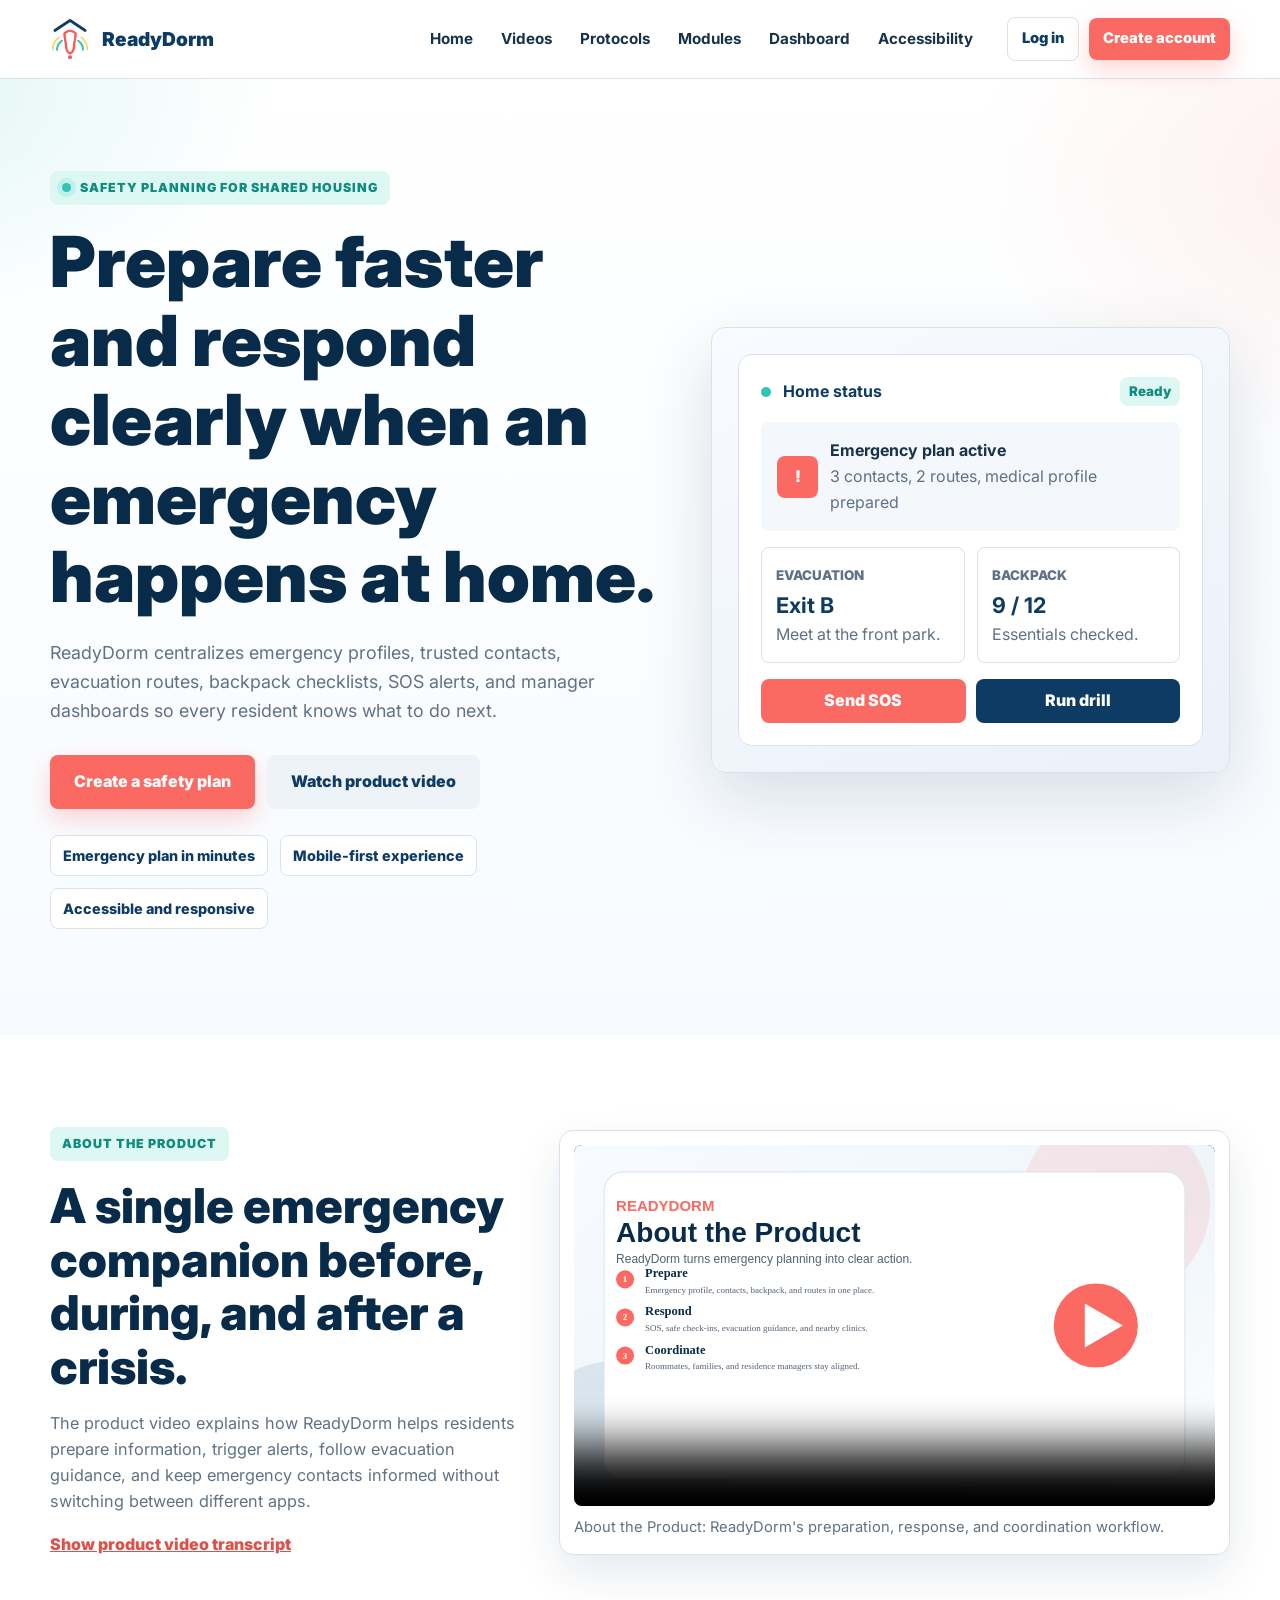
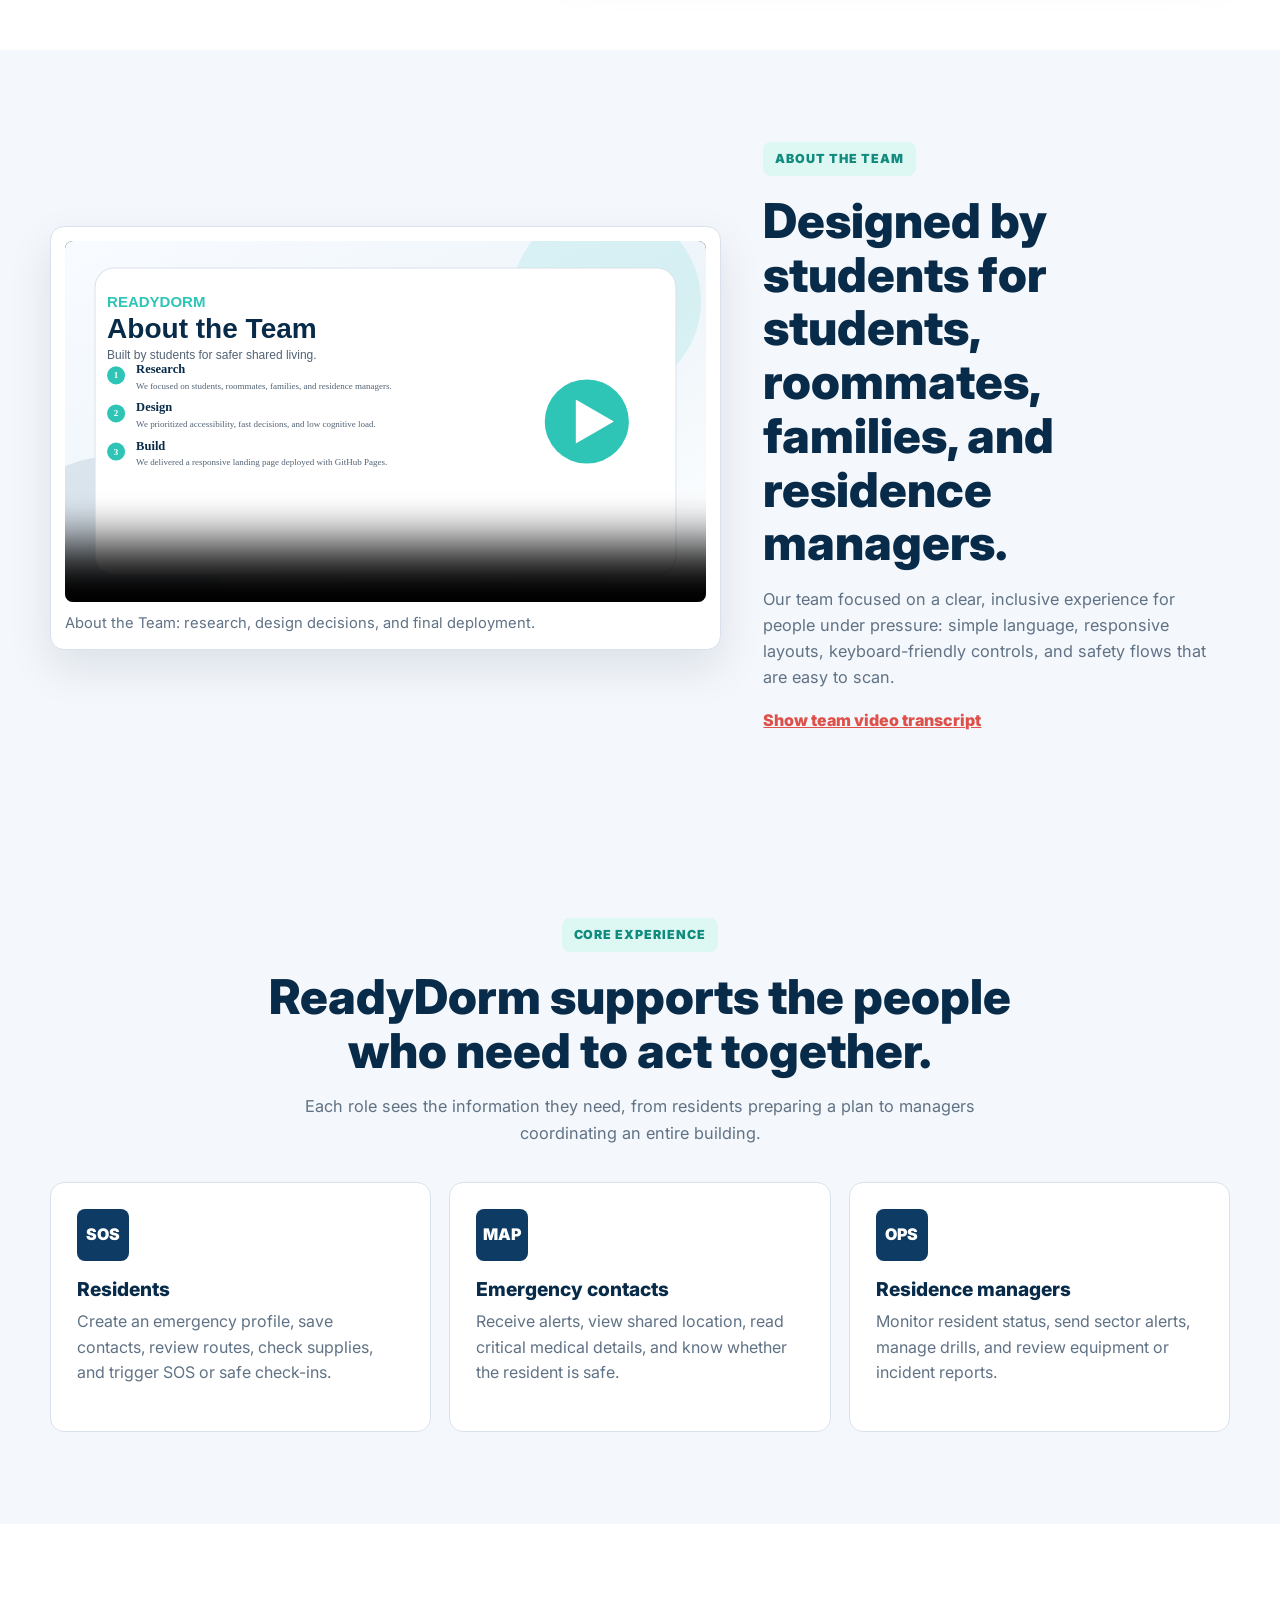
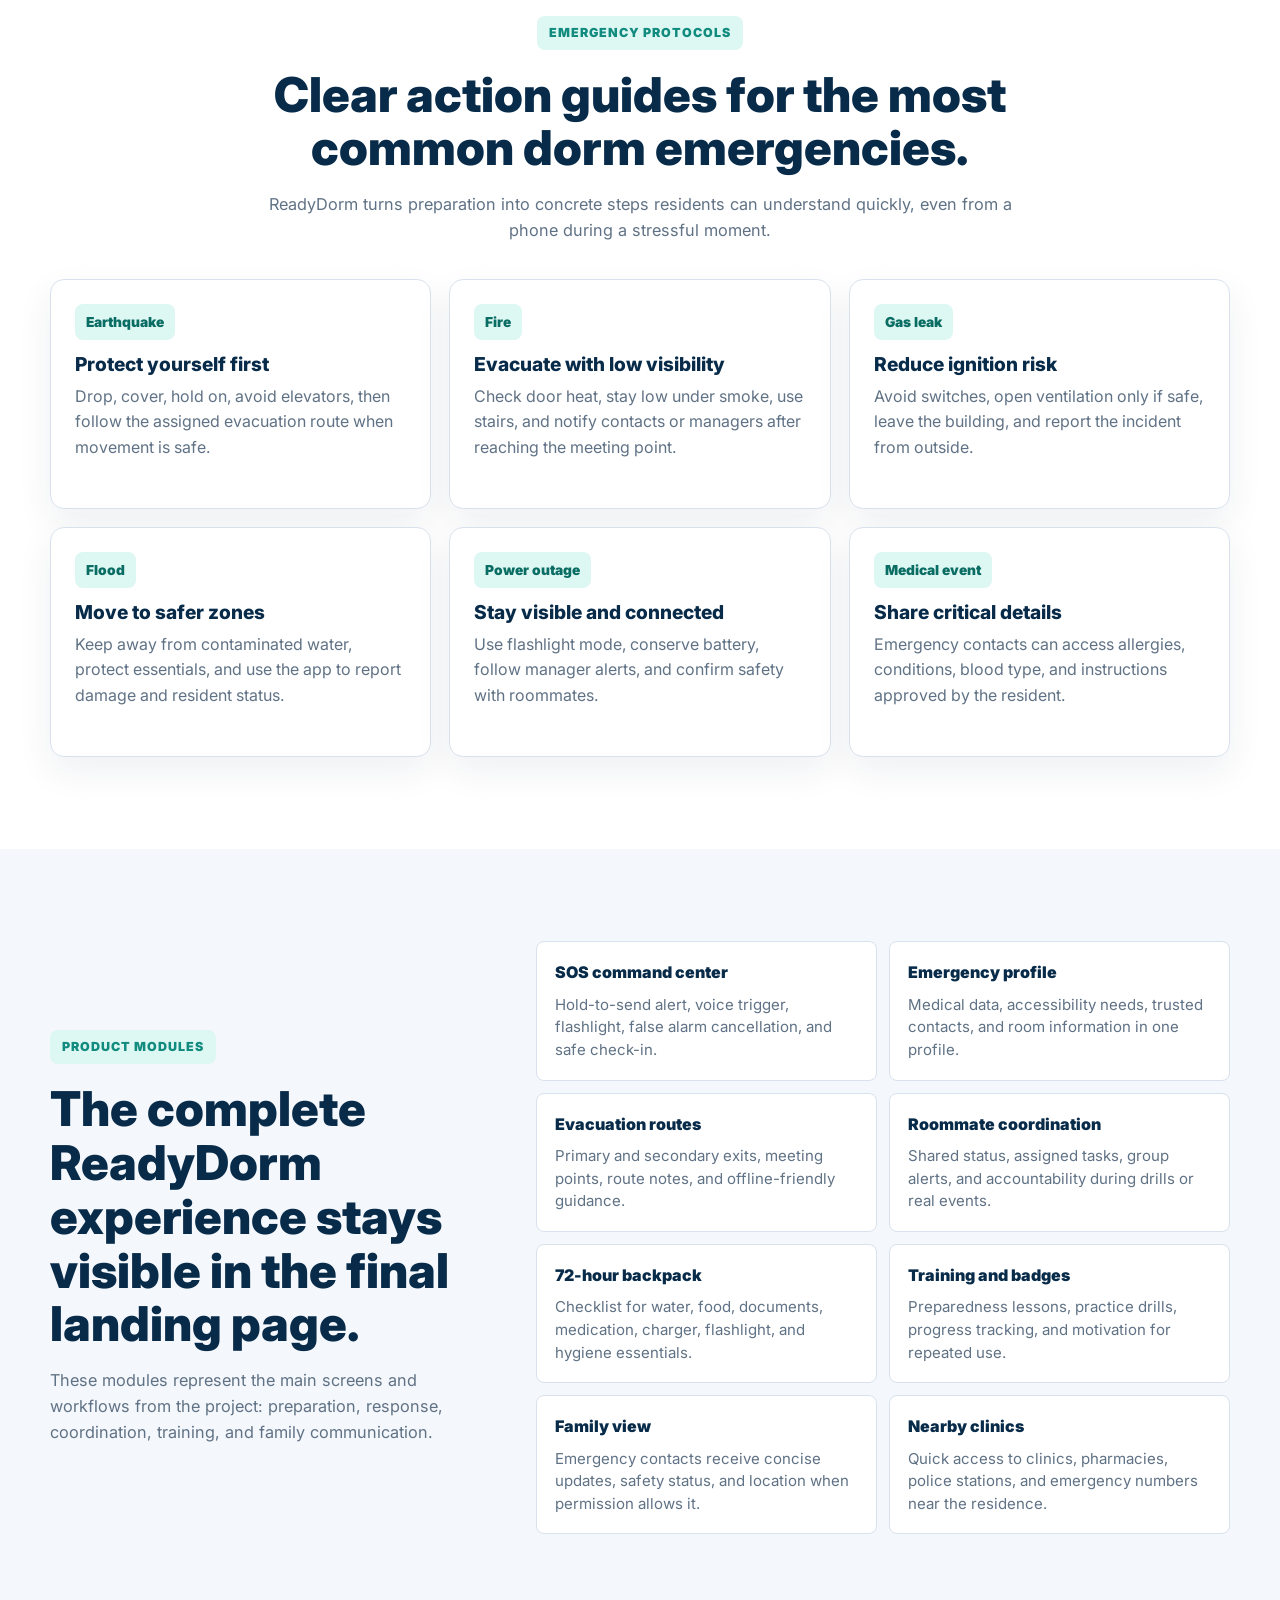
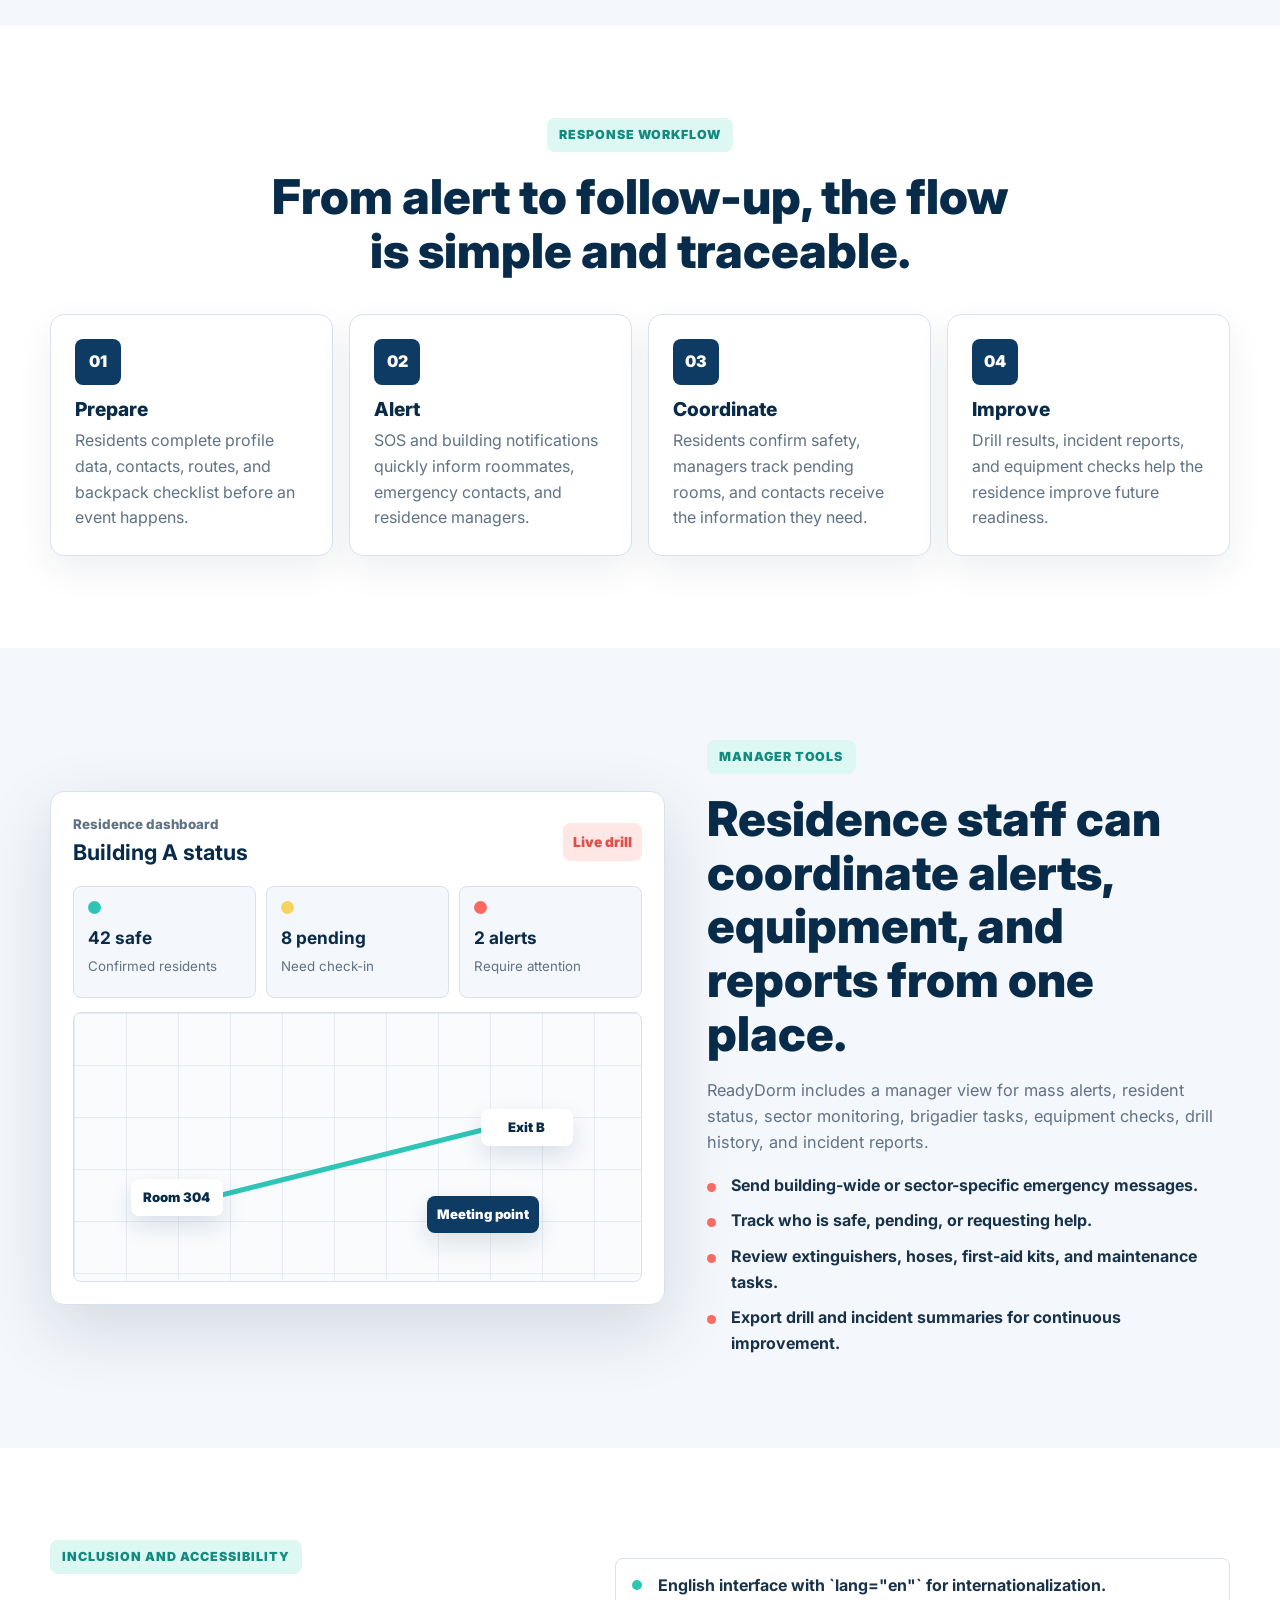
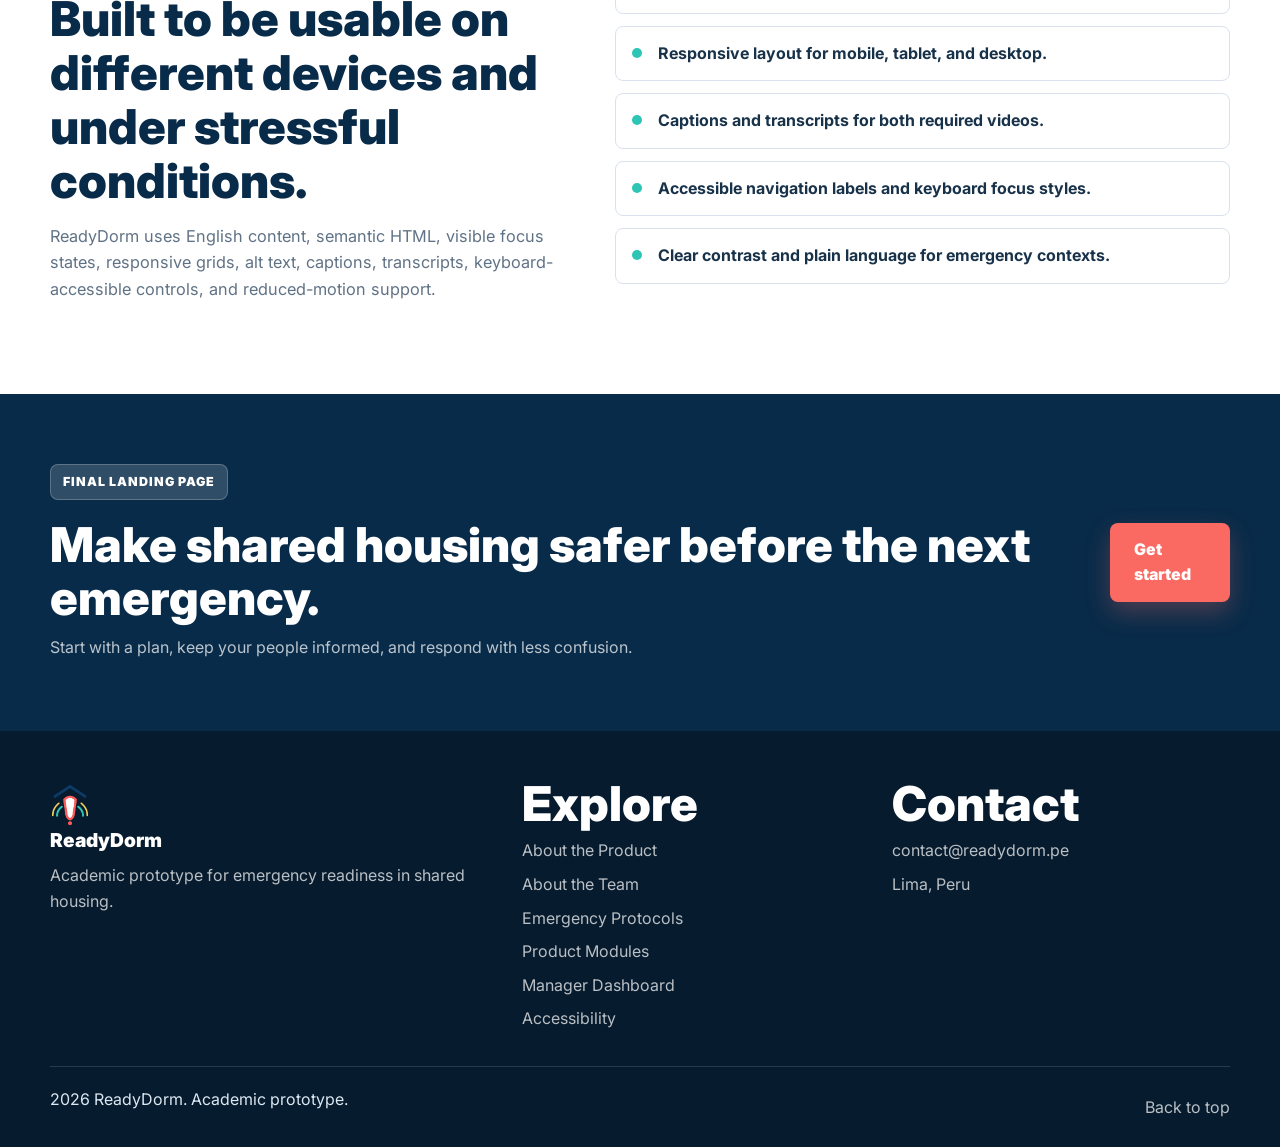
==== commit b94d7c3f: "Expand final landing page modules" ====
--- a/public/index.html
+++ b/public/index.html
@@ -28,9 +28,10 @@
 
       <div class="nav-menu" id="navMenu">
         <a href="#home" class="nav-link">Home</a>
-        <a href="#product" class="nav-link">Product</a>
-        <a href="#team" class="nav-link">Team</a>
-        <a href="#features" class="nav-link">Features</a>
+        <a href="#product" class="nav-link">Videos</a>
+        <a href="#protocols" class="nav-link">Protocols</a>
+        <a href="#modules" class="nav-link">Modules</a>
+        <a href="#manager" class="nav-link">Dashboard</a>
         <a href="#accessibility" class="nav-link">Accessibility</a>
       </div>
 
@@ -175,6 +176,174 @@
       </div>
     </section>
 
+    <section class="section protocols-section" id="protocols" aria-labelledby="protocols-title">
+      <div class="container">
+        <div class="section-heading reveal">
+          <span class="section-kicker">Emergency protocols</span>
+          <h2 id="protocols-title">Clear action guides for the most common dorm emergencies.</h2>
+          <p>ReadyDorm turns preparation into concrete steps residents can understand quickly, even from a phone during a stressful moment.</p>
+        </div>
+
+        <div class="protocol-grid">
+          <article class="protocol-card reveal">
+            <span class="protocol-tag">Earthquake</span>
+            <h3>Protect yourself first</h3>
+            <p>Drop, cover, hold on, avoid elevators, then follow the assigned evacuation route when movement is safe.</p>
+          </article>
+          <article class="protocol-card reveal delay-1">
+            <span class="protocol-tag">Fire</span>
+            <h3>Evacuate with low visibility</h3>
+            <p>Check door heat, stay low under smoke, use stairs, and notify contacts or managers after reaching the meeting point.</p>
+          </article>
+          <article class="protocol-card reveal delay-2">
+            <span class="protocol-tag">Gas leak</span>
+            <h3>Reduce ignition risk</h3>
+            <p>Avoid switches, open ventilation only if safe, leave the building, and report the incident from outside.</p>
+          </article>
+          <article class="protocol-card reveal">
+            <span class="protocol-tag">Flood</span>
+            <h3>Move to safer zones</h3>
+            <p>Keep away from contaminated water, protect essentials, and use the app to report damage and resident status.</p>
+          </article>
+          <article class="protocol-card reveal delay-1">
+            <span class="protocol-tag">Power outage</span>
+            <h3>Stay visible and connected</h3>
+            <p>Use flashlight mode, conserve battery, follow manager alerts, and confirm safety with roommates.</p>
+          </article>
+          <article class="protocol-card reveal delay-2">
+            <span class="protocol-tag">Medical event</span>
+            <h3>Share critical details</h3>
+            <p>Emergency contacts can access allergies, conditions, blood type, and instructions approved by the resident.</p>
+          </article>
+        </div>
+      </div>
+    </section>
+
+    <section class="section modules-section" id="modules" aria-labelledby="modules-title">
+      <div class="container module-layout">
+        <div class="section-copy reveal">
+          <span class="section-kicker">Product modules</span>
+          <h2 id="modules-title">The complete ReadyDorm experience stays visible in the final landing page.</h2>
+          <p>These modules represent the main screens and workflows from the project: preparation, response, coordination, training, and family communication.</p>
+        </div>
+
+        <div class="module-panel reveal delay-1" aria-label="ReadyDorm module highlights">
+          <article>
+            <strong>SOS command center</strong>
+            <span>Hold-to-send alert, voice trigger, flashlight, false alarm cancellation, and safe check-in.</span>
+          </article>
+          <article>
+            <strong>Emergency profile</strong>
+            <span>Medical data, accessibility needs, trusted contacts, and room information in one profile.</span>
+          </article>
+          <article>
+            <strong>Evacuation routes</strong>
+            <span>Primary and secondary exits, meeting points, route notes, and offline-friendly guidance.</span>
+          </article>
+          <article>
+            <strong>Roommate coordination</strong>
+            <span>Shared status, assigned tasks, group alerts, and accountability during drills or real events.</span>
+          </article>
+          <article>
+            <strong>72-hour backpack</strong>
+            <span>Checklist for water, food, documents, medication, charger, flashlight, and hygiene essentials.</span>
+          </article>
+          <article>
+            <strong>Training and badges</strong>
+            <span>Preparedness lessons, practice drills, progress tracking, and motivation for repeated use.</span>
+          </article>
+          <article>
+            <strong>Family view</strong>
+            <span>Emergency contacts receive concise updates, safety status, and location when permission allows it.</span>
+          </article>
+          <article>
+            <strong>Nearby clinics</strong>
+            <span>Quick access to clinics, pharmacies, police stations, and emergency numbers near the residence.</span>
+          </article>
+        </div>
+      </div>
+    </section>
+
+    <section class="section workflow-section" aria-labelledby="workflow-title">
+      <div class="container">
+        <div class="section-heading reveal">
+          <span class="section-kicker">Response workflow</span>
+          <h2 id="workflow-title">From alert to follow-up, the flow is simple and traceable.</h2>
+        </div>
+        <div class="workflow-grid">
+          <article class="workflow-step reveal">
+            <span>01</span>
+            <h3>Prepare</h3>
+            <p>Residents complete profile data, contacts, routes, and backpack checklist before an event happens.</p>
+          </article>
+          <article class="workflow-step reveal delay-1">
+            <span>02</span>
+            <h3>Alert</h3>
+            <p>SOS and building notifications quickly inform roommates, emergency contacts, and residence managers.</p>
+          </article>
+          <article class="workflow-step reveal delay-2">
+            <span>03</span>
+            <h3>Coordinate</h3>
+            <p>Residents confirm safety, managers track pending rooms, and contacts receive the information they need.</p>
+          </article>
+          <article class="workflow-step reveal">
+            <span>04</span>
+            <h3>Improve</h3>
+            <p>Drill results, incident reports, and equipment checks help the residence improve future readiness.</p>
+          </article>
+        </div>
+      </div>
+    </section>
+
+    <section class="section manager-section" id="manager" aria-labelledby="manager-title">
+      <div class="container manager-layout">
+        <div class="dashboard-card reveal" aria-label="Residence manager dashboard preview">
+          <div class="dashboard-top">
+            <div>
+              <small>Residence dashboard</small>
+              <strong>Building A status</strong>
+            </div>
+            <span>Live drill</span>
+          </div>
+          <div class="status-board">
+            <div class="status-row">
+              <span class="status-dot safe" aria-hidden="true"></span>
+              <strong>42 safe</strong>
+              <small>Confirmed residents</small>
+            </div>
+            <div class="status-row">
+              <span class="status-dot pending" aria-hidden="true"></span>
+              <strong>8 pending</strong>
+              <small>Need check-in</small>
+            </div>
+            <div class="status-row">
+              <span class="status-dot alert" aria-hidden="true"></span>
+              <strong>2 alerts</strong>
+              <small>Require attention</small>
+            </div>
+          </div>
+          <div class="map-preview" aria-label="Evacuation map preview">
+            <span class="route-line"></span>
+            <span class="map-pin room">Room 304</span>
+            <span class="map-pin exit">Exit B</span>
+            <span class="map-pin meet">Meeting point</span>
+          </div>
+        </div>
+
+        <div class="section-copy reveal delay-1">
+          <span class="section-kicker">Manager tools</span>
+          <h2 id="manager-title">Residence staff can coordinate alerts, equipment, and reports from one place.</h2>
+          <p>ReadyDorm includes a manager view for mass alerts, resident status, sector monitoring, brigadier tasks, equipment checks, drill history, and incident reports.</p>
+          <ul class="manager-list">
+            <li>Send building-wide or sector-specific emergency messages.</li>
+            <li>Track who is safe, pending, or requesting help.</li>
+            <li>Review extinguishers, hoses, first-aid kits, and maintenance tasks.</li>
+            <li>Export drill and incident summaries for continuous improvement.</li>
+          </ul>
+        </div>
+      </div>
+    </section>
+
     <section class="section accessibility-section" id="accessibility" aria-labelledby="accessibility-title">
       <div class="container accessibility-grid">
         <div class="section-copy reveal">
@@ -217,6 +386,9 @@
         <h2>Explore</h2>
         <a href="#product">About the Product</a>
         <a href="#team">About the Team</a>
+        <a href="#protocols">Emergency Protocols</a>
+        <a href="#modules">Product Modules</a>
+        <a href="#manager">Manager Dashboard</a>
         <a href="#accessibility">Accessibility</a>
       </nav>
       <div>
--- a/public/assets/styles/styles.css
+++ b/public/assets/styles/styles.css
@@ -455,7 +455,9 @@
 }
 
 .video-section.alt,
-.features-section {
+.features-section,
+.modules-section,
+.manager-section {
   background: var(--surface-alt);
 }
 
@@ -547,6 +549,281 @@
   background: var(--primary);
   color: #fff;
   font-weight: 900;
+}
+
+.protocols-section {
+  background: #fff;
+}
+
+.protocol-grid {
+  display: grid;
+  grid-template-columns: repeat(3, 1fr);
+  gap: 18px;
+}
+
+.protocol-card,
+.workflow-step {
+  min-height: 230px;
+  padding: 24px;
+  border: 1px solid var(--border);
+  border-radius: var(--radius-md);
+  background: #fff;
+  box-shadow: 0 14px 36px rgba(8, 43, 73, 0.07);
+}
+
+.protocol-card h3,
+.workflow-step h3 {
+  margin: 14px 0 8px;
+}
+
+.protocol-tag {
+  display: inline-flex;
+  align-items: center;
+  min-height: 34px;
+  padding: 7px 11px;
+  border-radius: var(--radius-sm);
+  background: var(--support-soft);
+  color: #0a6d63;
+  font-size: 0.86rem;
+  font-weight: 900;
+}
+
+.module-layout,
+.manager-layout {
+  display: grid;
+  grid-template-columns: minmax(0, 0.78fr) minmax(480px, 1.22fr);
+  gap: 42px;
+  align-items: center;
+}
+
+.module-panel {
+  display: grid;
+  grid-template-columns: repeat(2, 1fr);
+  gap: 12px;
+}
+
+.module-panel article {
+  min-height: 132px;
+  padding: 18px;
+  border: 1px solid var(--border);
+  border-radius: var(--radius-sm);
+  background: #fff;
+}
+
+.module-panel strong,
+.module-panel span {
+  display: block;
+}
+
+.module-panel strong {
+  color: var(--primary-dark);
+  font-size: 1rem;
+  font-weight: 900;
+}
+
+.module-panel span {
+  margin-top: 8px;
+  color: var(--muted);
+  font-size: 0.94rem;
+  line-height: 1.5;
+}
+
+.workflow-section {
+  background: #fff;
+}
+
+.workflow-grid {
+  display: grid;
+  grid-template-columns: repeat(4, 1fr);
+  gap: 16px;
+}
+
+.workflow-step {
+  min-height: 220px;
+}
+
+.workflow-step span {
+  display: grid;
+  place-items: center;
+  width: 46px;
+  height: 46px;
+  border-radius: var(--radius-sm);
+  background: var(--primary);
+  color: #fff;
+  font-weight: 900;
+}
+
+.manager-layout {
+  grid-template-columns: minmax(480px, 1.08fr) minmax(0, 0.92fr);
+}
+
+.dashboard-card {
+  padding: 22px;
+  border: 1px solid var(--border);
+  border-radius: var(--radius-md);
+  background: #fff;
+  box-shadow: var(--shadow);
+}
+
+.dashboard-top {
+  display: flex;
+  align-items: center;
+  justify-content: space-between;
+  gap: 16px;
+  margin-bottom: 16px;
+}
+
+.dashboard-top small,
+.dashboard-top strong {
+  display: block;
+}
+
+.dashboard-top small {
+  color: var(--muted);
+  font-weight: 800;
+}
+
+.dashboard-top strong {
+  color: var(--primary-dark);
+  font-size: 1.35rem;
+}
+
+.dashboard-top > span {
+  padding: 8px 10px;
+  border-radius: var(--radius-sm);
+  background: #ffe7e5;
+  color: var(--alert-dark);
+  font-size: 0.86rem;
+  font-weight: 900;
+}
+
+.status-board {
+  display: grid;
+  grid-template-columns: repeat(3, 1fr);
+  gap: 10px;
+}
+
+.status-row {
+  min-height: 112px;
+  padding: 14px;
+  border: 1px solid var(--border);
+  border-radius: var(--radius-sm);
+  background: var(--surface-alt);
+}
+
+.status-row strong,
+.status-row small {
+  display: block;
+}
+
+.status-row strong {
+  margin-top: 10px;
+  color: var(--primary-dark);
+  font-size: 1.08rem;
+}
+
+.status-row small {
+  margin-top: 4px;
+  color: var(--muted);
+}
+
+.status-dot {
+  display: block;
+  width: 13px;
+  height: 13px;
+  border-radius: 50%;
+}
+
+.status-dot.safe {
+  background: var(--support);
+}
+
+.status-dot.pending {
+  background: var(--focus);
+}
+
+.status-dot.alert {
+  background: var(--alert);
+}
+
+.map-preview {
+  position: relative;
+  min-height: 270px;
+  margin-top: 14px;
+  overflow: hidden;
+  border: 1px solid var(--border);
+  border-radius: var(--radius-sm);
+  background:
+    linear-gradient(90deg, rgba(14, 59, 100, 0.08) 1px, transparent 1px),
+    linear-gradient(rgba(14, 59, 100, 0.08) 1px, transparent 1px),
+    #f9fbfd;
+  background-size: 52px 52px;
+}
+
+.route-line {
+  position: absolute;
+  left: 16%;
+  top: 55%;
+  width: 66%;
+  height: 5px;
+  border-radius: 99px;
+  background: var(--support);
+  transform: rotate(-14deg);
+}
+
+.map-pin {
+  position: absolute;
+  min-width: 92px;
+  padding: 8px 10px;
+  border-radius: var(--radius-sm);
+  background: #fff;
+  color: var(--primary-dark);
+  box-shadow: 0 10px 24px rgba(8, 43, 73, 0.12);
+  font-size: 0.82rem;
+  font-weight: 900;
+  text-align: center;
+}
+
+.map-pin.room {
+  left: 10%;
+  top: 62%;
+}
+
+.map-pin.exit {
+  right: 12%;
+  top: 36%;
+}
+
+.map-pin.meet {
+  right: 18%;
+  bottom: 18%;
+  background: var(--primary);
+  color: #fff;
+}
+
+.manager-list {
+  display: grid;
+  gap: 10px;
+  margin-top: 18px;
+  list-style: none;
+}
+
+.manager-list li {
+  position: relative;
+  padding-left: 24px;
+  color: var(--text);
+  font-weight: 700;
+}
+
+.manager-list li::before {
+  content: "";
+  position: absolute;
+  left: 0;
+  top: 10px;
+  width: 9px;
+  height: 9px;
+  border-radius: 50%;
+  background: var(--alert);
 }
 
 .accessibility-grid {
@@ -845,13 +1122,21 @@
   .hero-grid,
   .video-layout,
   .video-layout.reverse,
+  .module-layout,
+  .manager-layout,
   .accessibility-grid,
   .auth-layout {
     grid-template-columns: 1fr;
   }
 
-  .feature-grid {
+  .feature-grid,
+  .protocol-grid,
+  .workflow-grid {
     grid-template-columns: 1fr;
+  }
+
+  .module-panel {
+    grid-template-columns: repeat(2, 1fr);
   }
 
   .auth-visual {
@@ -928,9 +1213,31 @@
   .auth-actions,
   .preview-grid,
   .preview-actions,
+  .module-panel,
+  .status-board,
   .two-field-grid,
   .form-row {
     grid-template-columns: 1fr;
+  }
+
+  .protocol-card,
+  .workflow-step,
+  .module-panel article {
+    min-height: auto;
+  }
+
+  .dashboard-top {
+    align-items: flex-start;
+    flex-direction: column;
+  }
+
+  .map-preview {
+    min-height: 240px;
+  }
+
+  .map-pin {
+    min-width: 82px;
+    font-size: 0.76rem;
   }
 
   .hero-buttons,
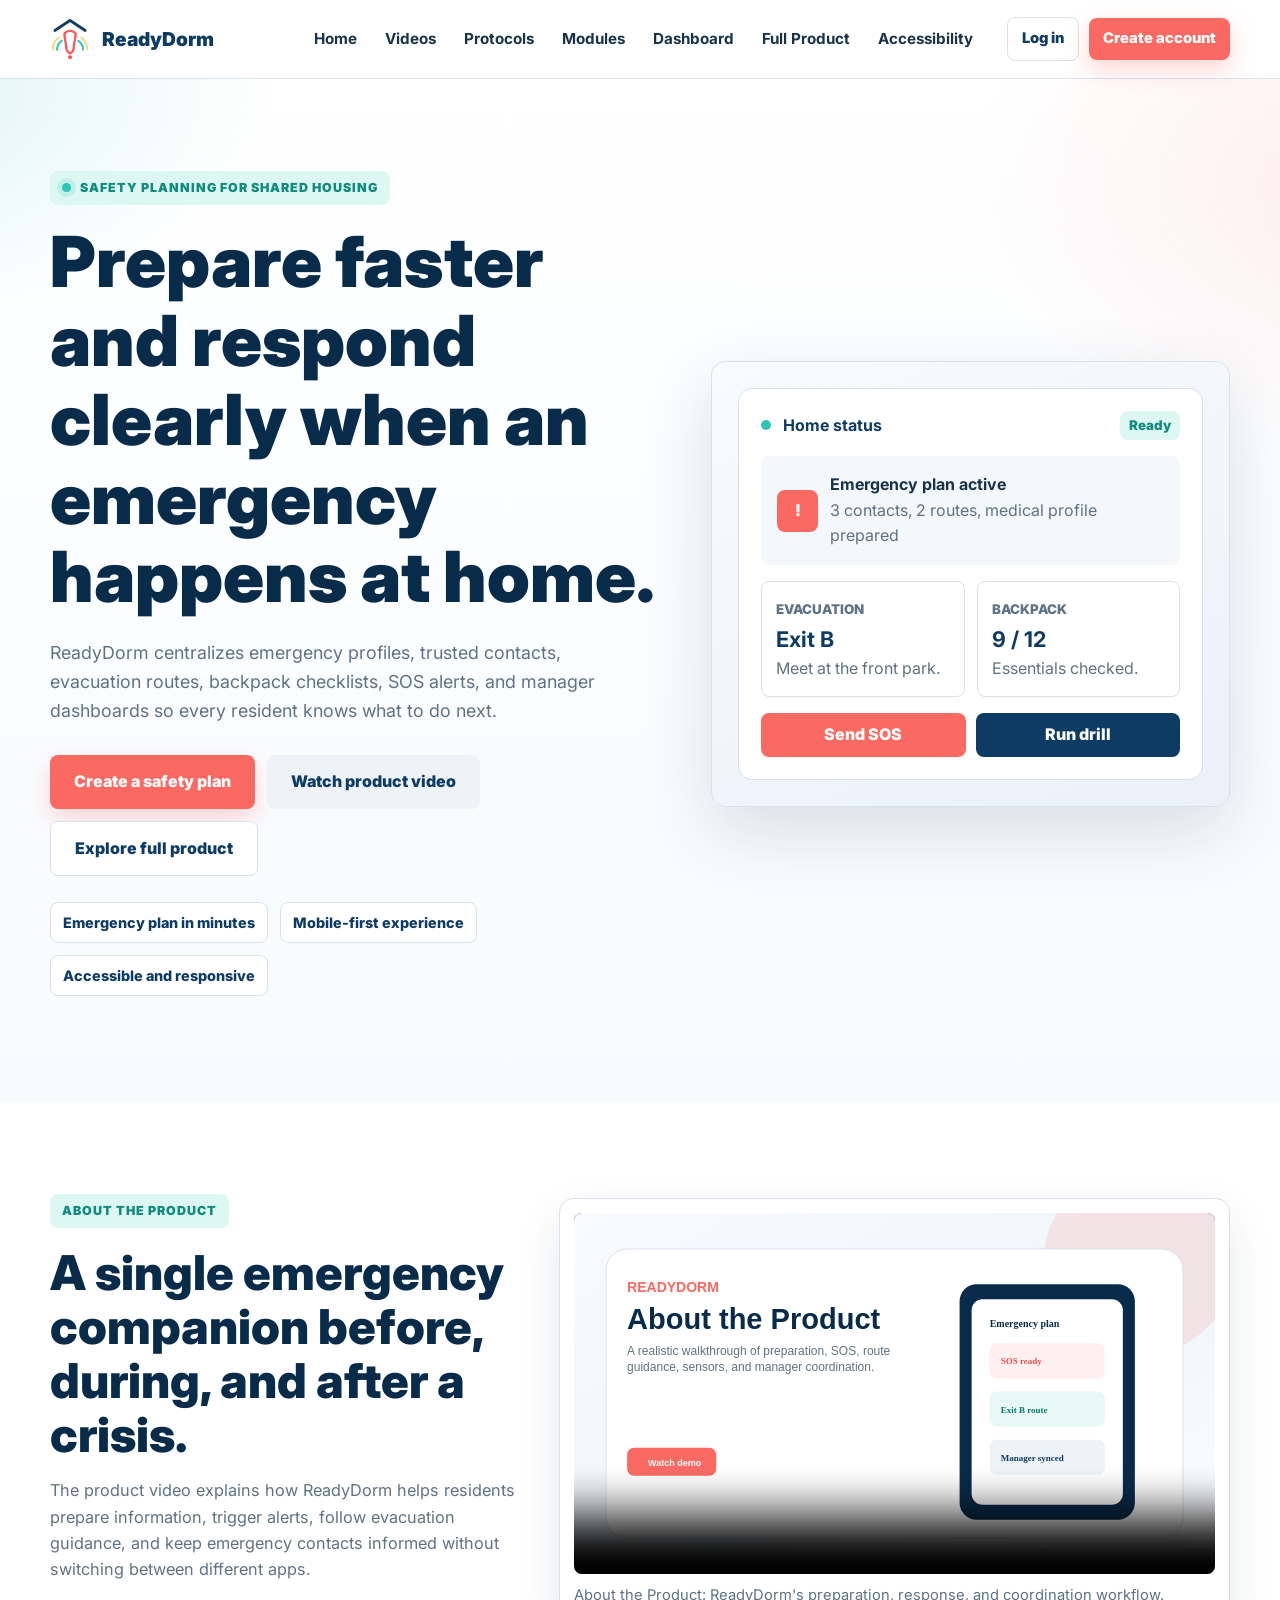
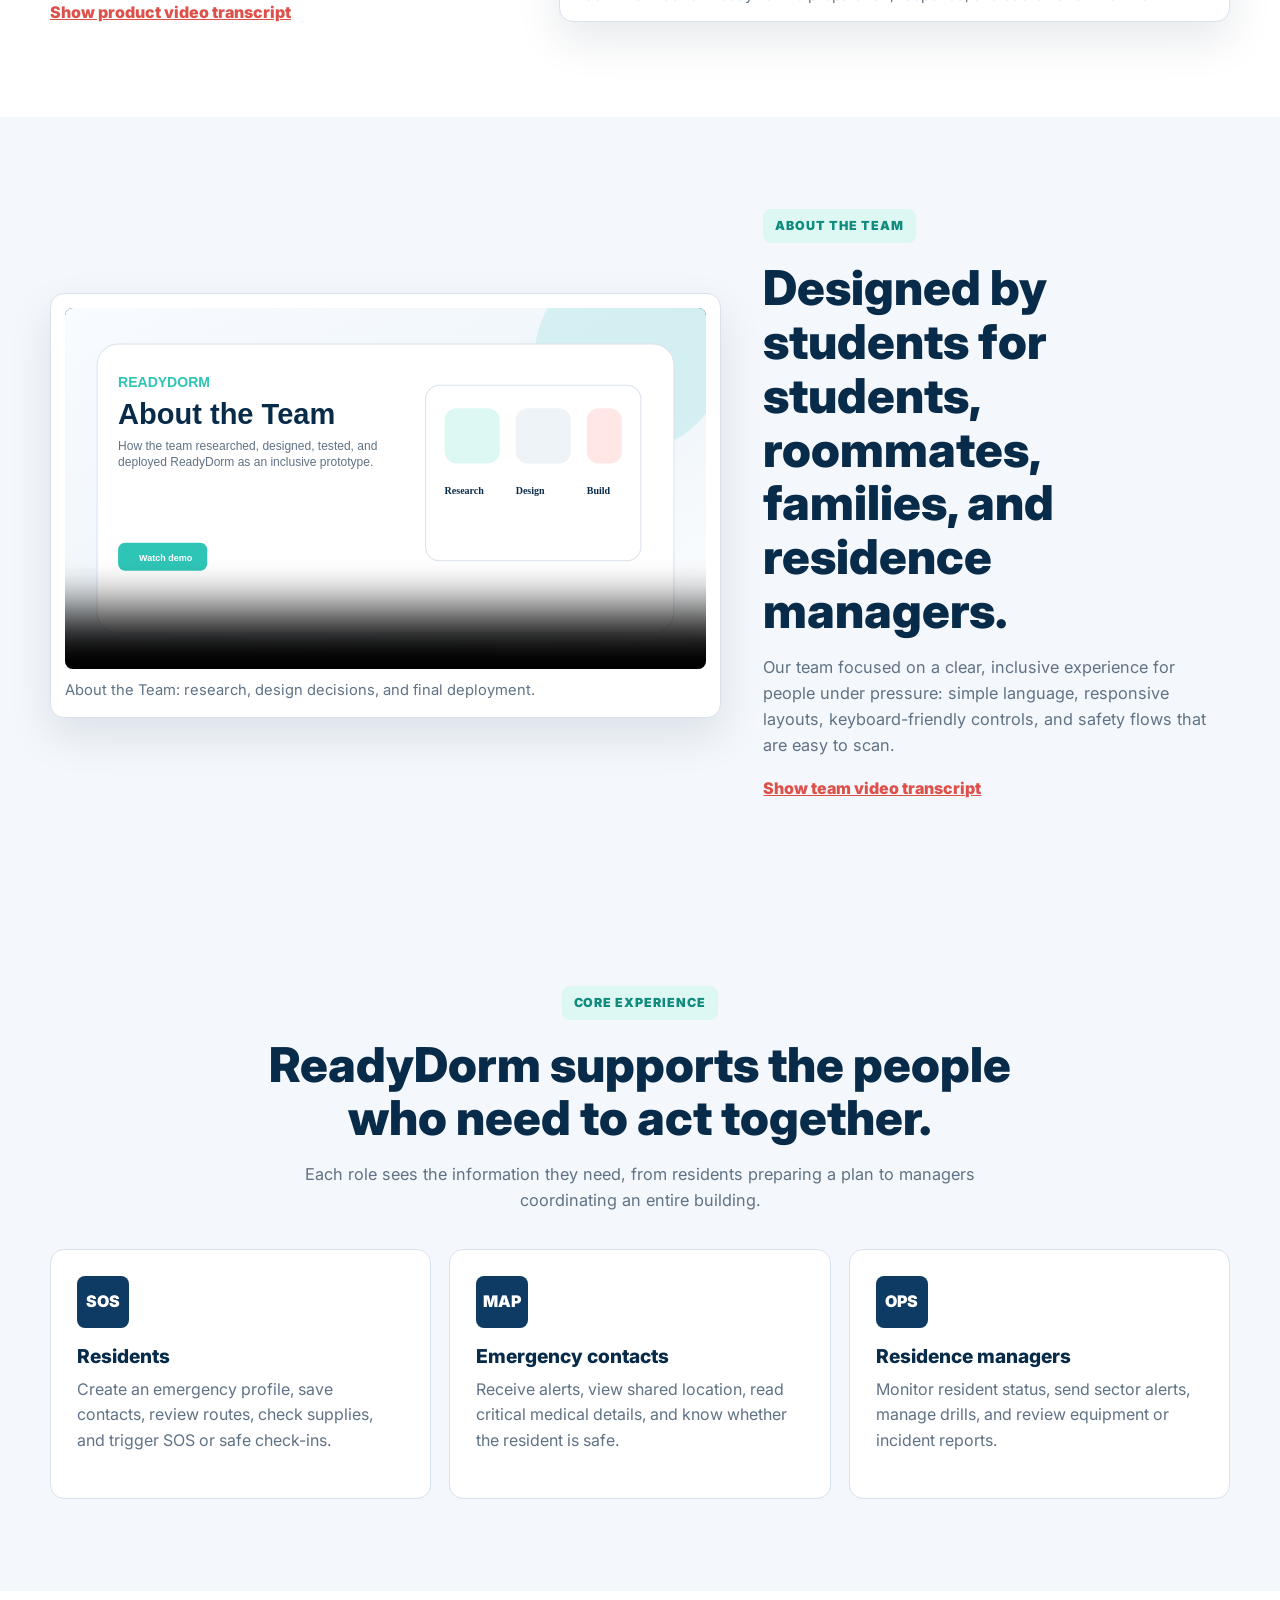
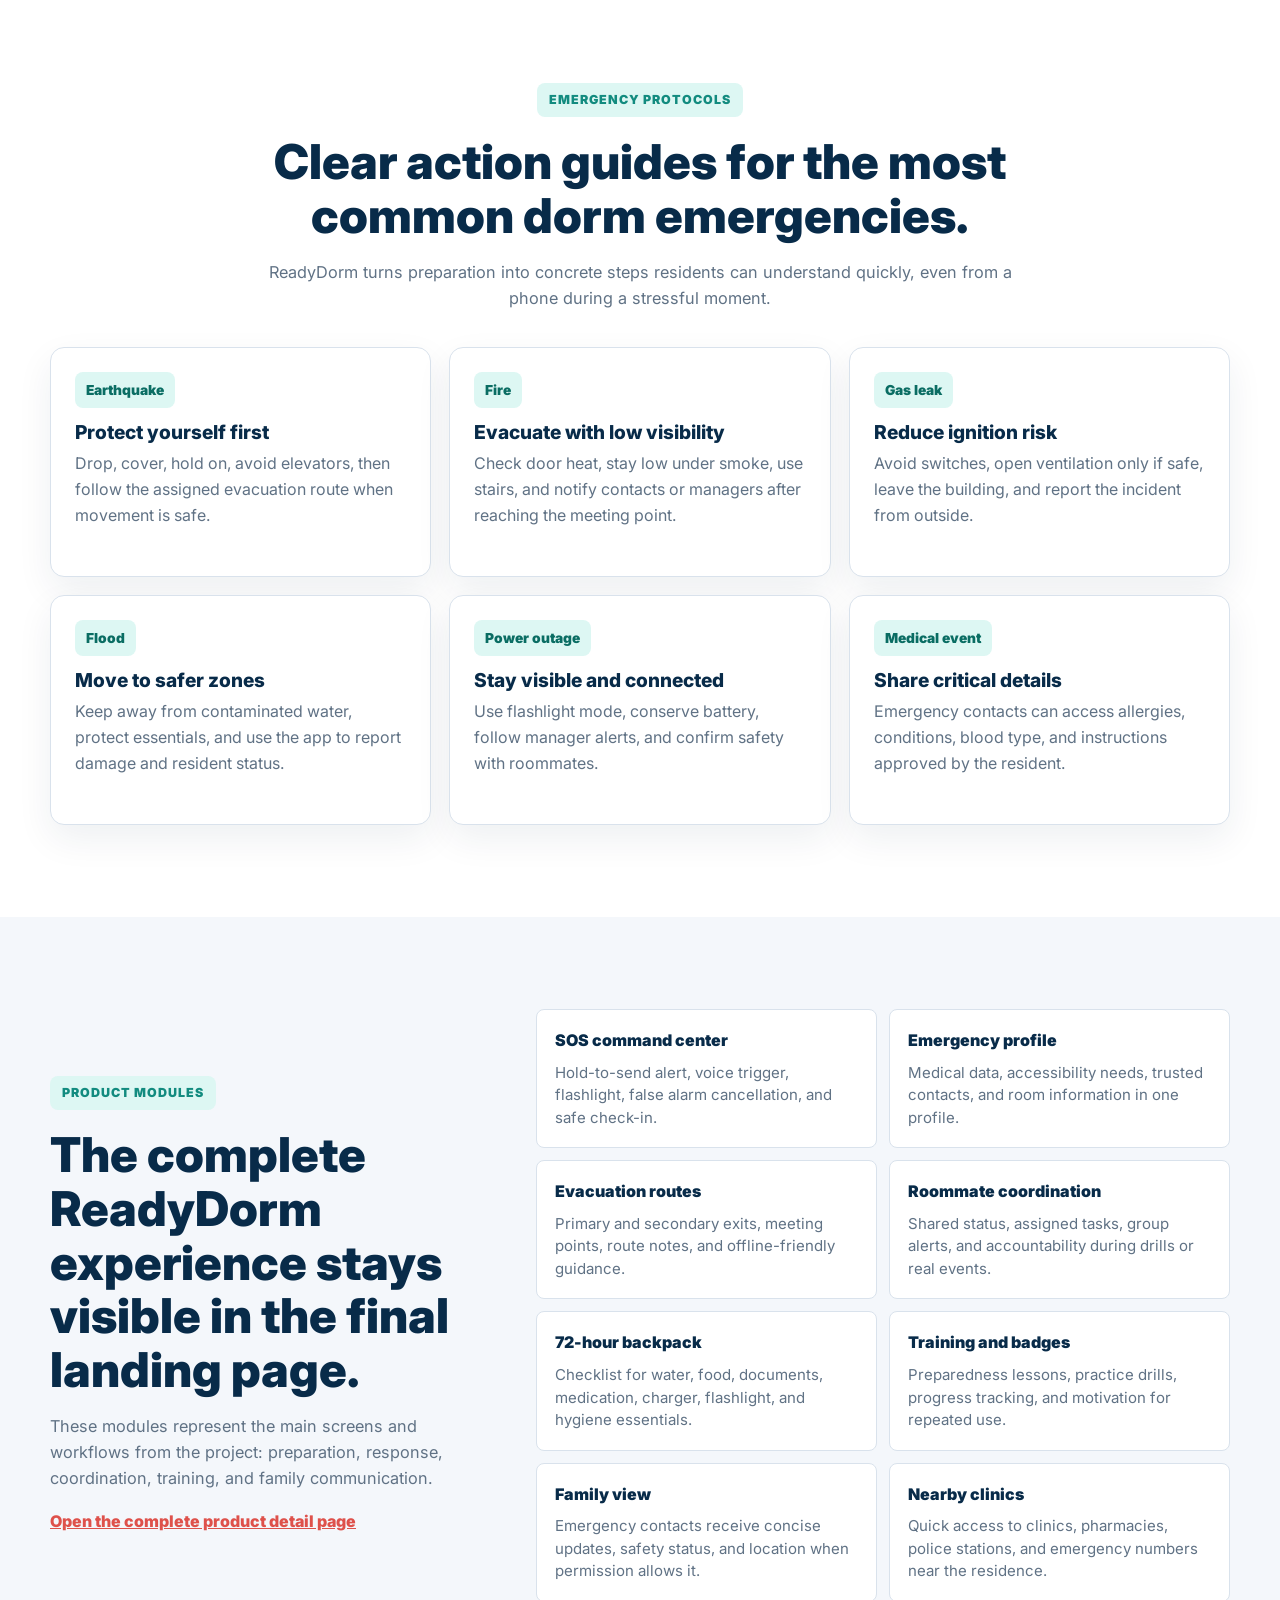
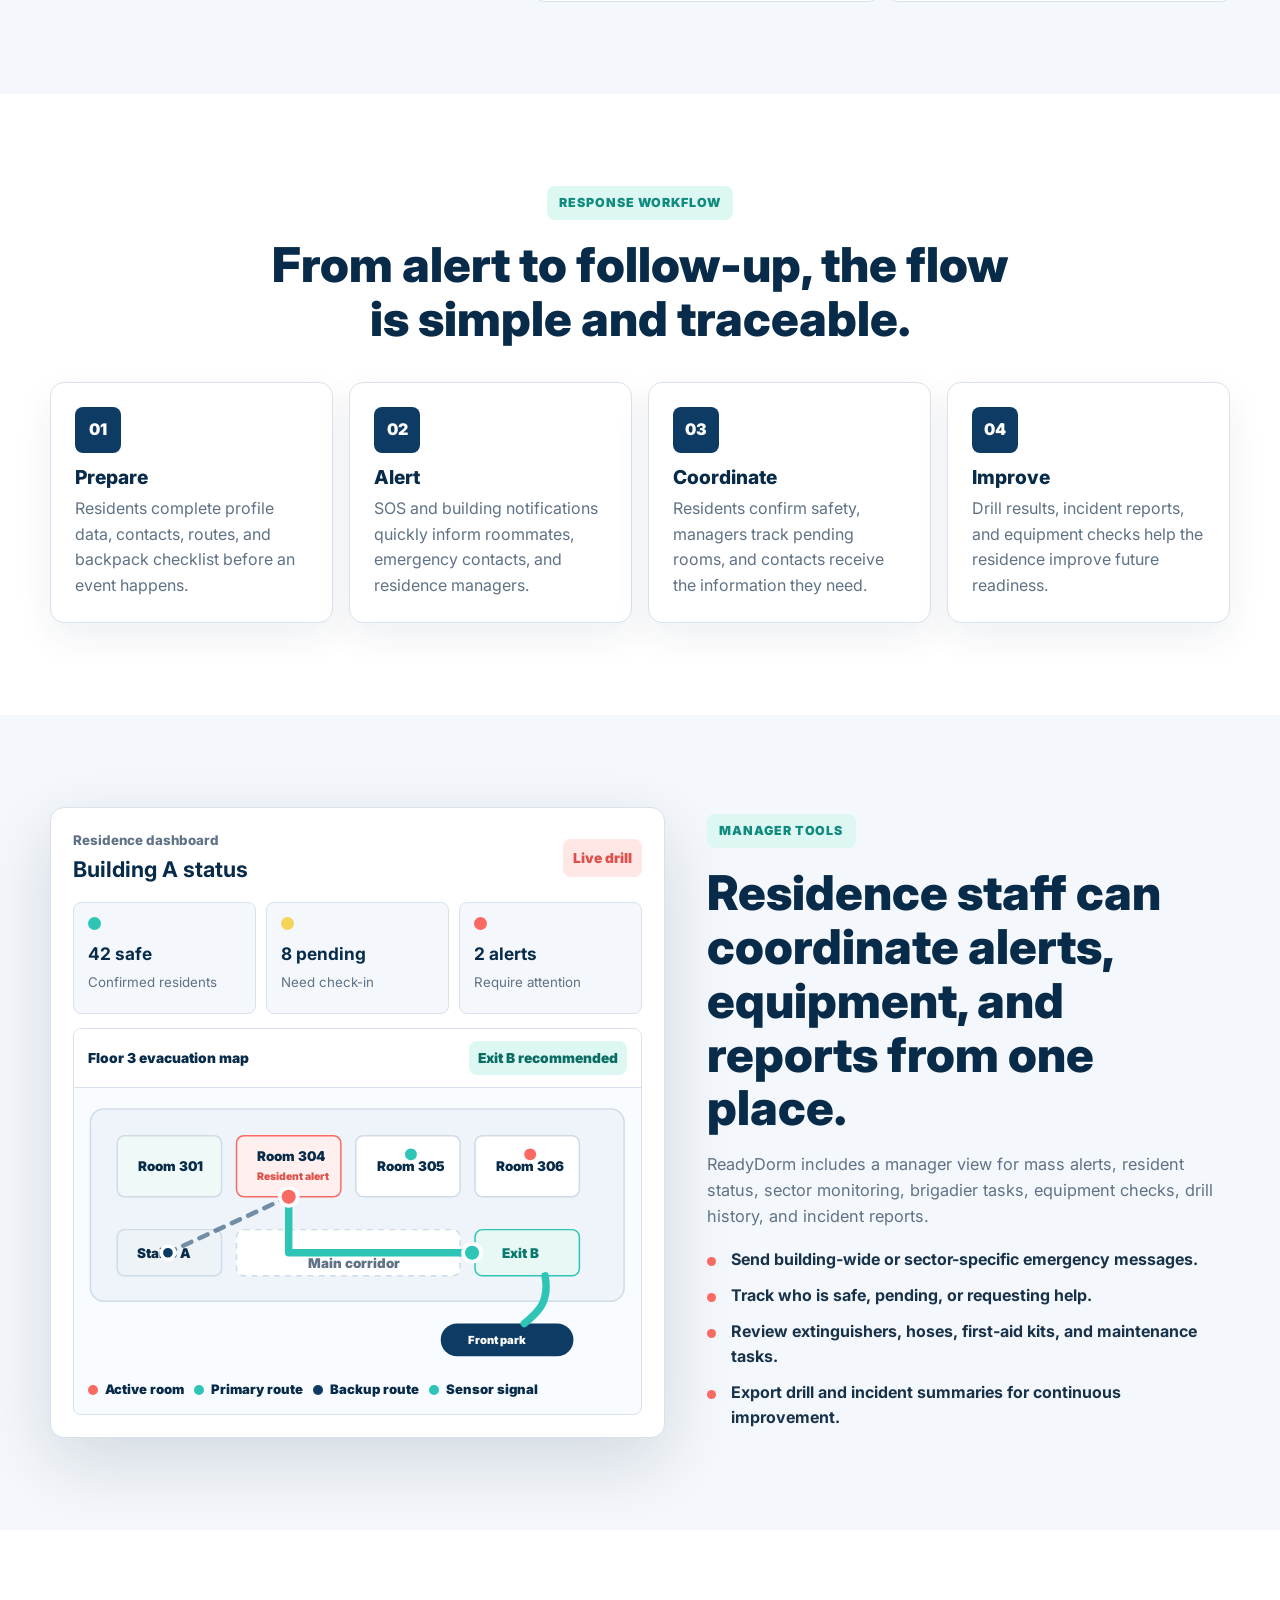
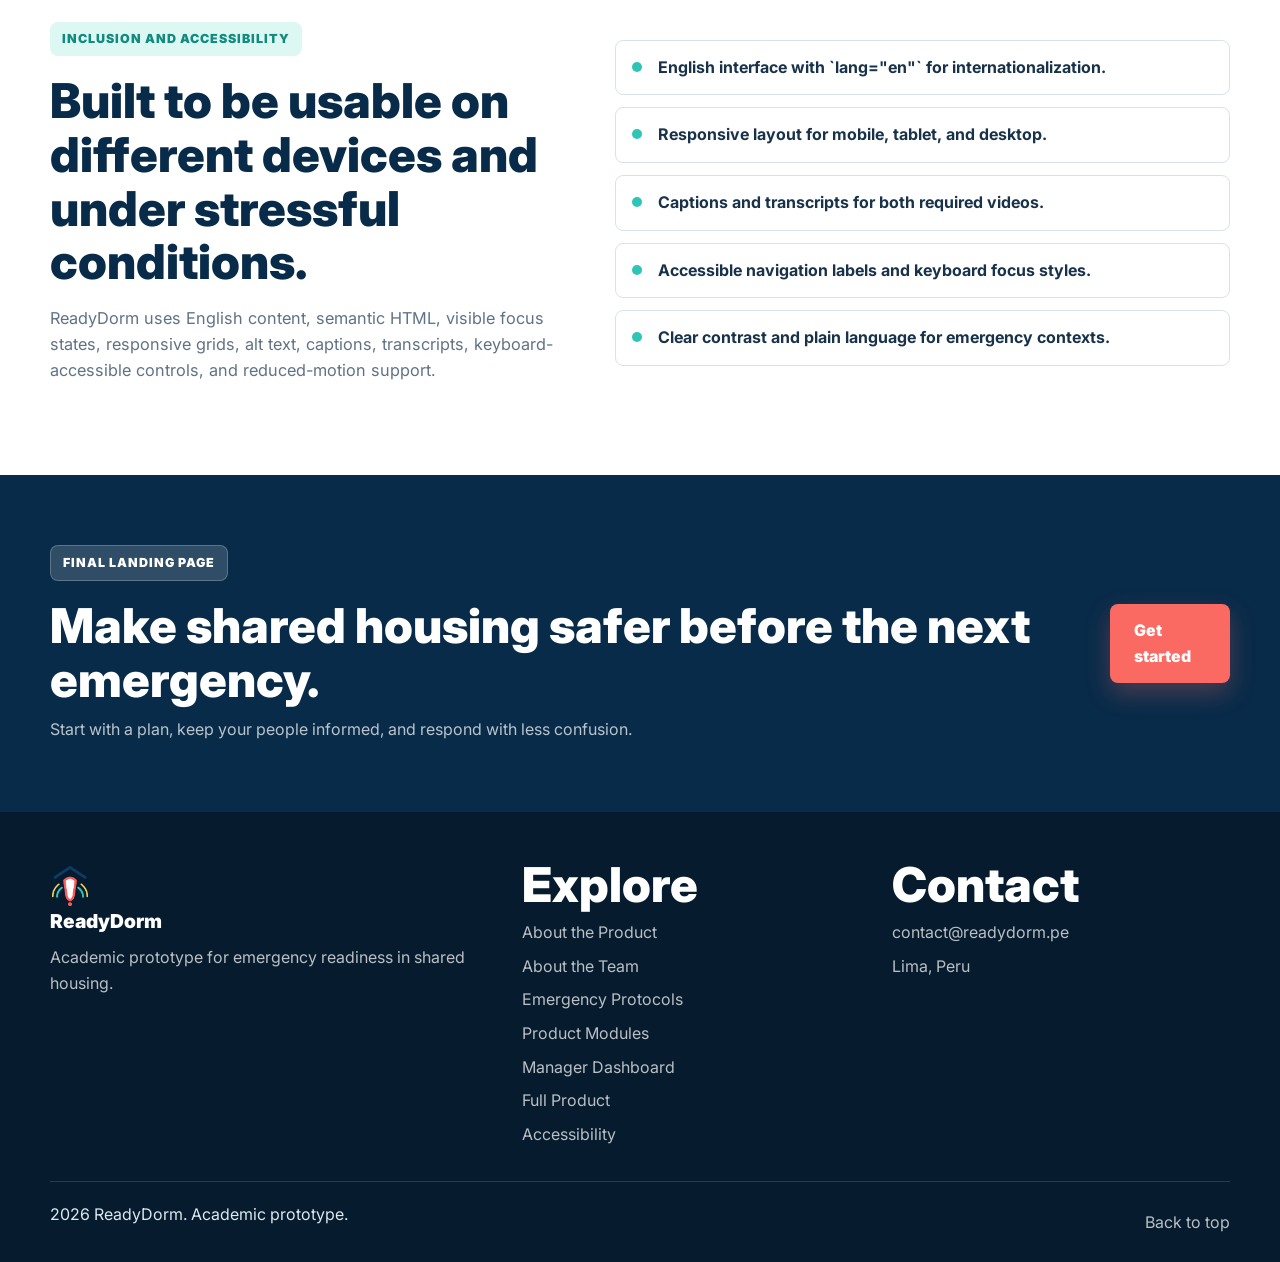
==== commit cfd721b3: "Improve videos map and product detail page" ====
--- a/public/index.html
+++ b/public/index.html
@@ -32,6 +32,7 @@
         <a href="#protocols" class="nav-link">Protocols</a>
         <a href="#modules" class="nav-link">Modules</a>
         <a href="#manager" class="nav-link">Dashboard</a>
+        <a href="product.html" class="nav-link">Full Product</a>
         <a href="#accessibility" class="nav-link">Accessibility</a>
       </div>
 
@@ -54,6 +55,7 @@
           <div class="hero-buttons">
             <a href="registro.html" class="btn btn-primary btn-large">Create a safety plan</a>
             <a href="#product" class="btn btn-soft btn-large">Watch product video</a>
+            <a href="product.html" class="btn btn-ghost btn-large">Explore full product</a>
           </div>
           <ul class="trust-row" aria-label="Key benefits">
             <li>Emergency plan in minutes</li>
@@ -109,7 +111,7 @@
             Show product video transcript
           </button>
           <div class="transcript" id="productTranscript" hidden>
-            <p><strong>Transcript:</strong> ReadyDorm helps residents prepare an emergency profile, save trusted contacts, review routes, check a 72-hour backpack, and use SOS or safe check-ins during a crisis. Managers can monitor building status and coordinate response.</p>
+            <p><strong>Transcript:</strong> ReadyDorm brings emergency preparation into one mobile-first workflow. Residents can prepare profiles, contacts, backpacks, and evacuation routes. During an emergency, SOS alerts, safe check-ins, and route guidance help residents act quickly. Managers can monitor building status, alerts, sensors, and meeting points from a dashboard.</p>
           </div>
         </div>
         <figure class="video-card reveal delay-1">
@@ -143,7 +145,7 @@
             Show team video transcript
           </button>
           <div class="transcript" id="teamTranscript" hidden>
-            <p><strong>Transcript:</strong> The ReadyDorm team researched residential emergency needs, designed user flows for preparation and response, and built a responsive landing page deployed through GitHub Pages as an academic prototype.</p>
+            <p><strong>Transcript:</strong> ReadyDorm was designed by students for safer shared housing. The team researched resident, roommate, family, and residence manager needs. The design prioritizes low cognitive load, accessible controls, and fast decisions. The final prototype includes videos, a responsive landing page, a product detail page, and GitHub Pages deployment.</p>
           </div>
         </div>
       </div>
@@ -225,6 +227,7 @@
           <span class="section-kicker">Product modules</span>
           <h2 id="modules-title">The complete ReadyDorm experience stays visible in the final landing page.</h2>
           <p>These modules represent the main screens and workflows from the project: preparation, response, coordination, training, and family communication.</p>
+          <a href="product.html" class="text-button detail-link">Open the complete product detail page</a>
         </div>
 
         <div class="module-panel reveal delay-1" aria-label="ReadyDorm module highlights">
@@ -322,11 +325,50 @@
               <small>Require attention</small>
             </div>
           </div>
-          <div class="map-preview" aria-label="Evacuation map preview">
-            <span class="route-line"></span>
-            <span class="map-pin room">Room 304</span>
-            <span class="map-pin exit">Exit B</span>
-            <span class="map-pin meet">Meeting point</span>
+          <div class="floorplan-preview" aria-label="Evacuation floor plan preview">
+            <div class="floorplan-toolbar">
+              <span>Floor 3 evacuation map</span>
+              <strong>Exit B recommended</strong>
+            </div>
+            <svg class="floorplan-svg" viewBox="0 0 760 380" role="img" aria-labelledby="floorplan-title floorplan-desc">
+              <title id="floorplan-title">ReadyDorm evacuation map preview</title>
+              <desc id="floorplan-desc">A residence floor plan showing rooms, hallway route, emergency exits, sensors, and the outdoor meeting point.</desc>
+              <rect x="22" y="28" width="716" height="258" rx="18" class="floor-shell" />
+              <rect x="58" y="64" width="140" height="82" rx="10" class="room safe-room" />
+              <text x="86" y="112" class="room-label">Room 301</text>
+              <rect x="218" y="64" width="140" height="82" rx="10" class="room current-room" />
+              <text x="246" y="98" class="room-label">Room 304</text>
+              <text x="246" y="123" class="room-sub">Resident alert</text>
+              <rect x="378" y="64" width="140" height="82" rx="10" class="room" />
+              <text x="406" y="112" class="room-label">Room 305</text>
+              <rect x="538" y="64" width="140" height="82" rx="10" class="room" />
+              <text x="566" y="112" class="room-label">Room 306</text>
+
+              <rect x="58" y="190" width="140" height="62" rx="10" class="support-room" />
+              <text x="84" y="228" class="room-label">Stairs A</text>
+              <rect x="538" y="190" width="140" height="62" rx="10" class="exit-room" />
+              <text x="574" y="228" class="exit-label">Exit B</text>
+              <rect x="218" y="190" width="300" height="62" rx="10" class="hall" />
+              <text x="314" y="242" class="hall-label">Main corridor</text>
+
+              <path d="M288 146 L288 221 L534 221" class="route-primary" />
+              <path d="M288 146 L126 221" class="route-secondary" />
+              <circle cx="288" cy="146" r="12" class="pin alert-pin" />
+              <circle cx="534" cy="221" r="12" class="pin exit-pin" />
+              <circle cx="126" cy="221" r="9" class="pin backup-pin" />
+              <circle cx="452" cy="89" r="8" class="sensor sensor-ok" />
+              <circle cx="612" cy="89" r="8" class="sensor sensor-risk" />
+
+              <rect x="492" y="316" width="178" height="44" rx="22" class="meeting-chip" />
+              <text x="528" y="344" class="meeting-label">Front park</text>
+              <path d="M632 252 C638 286 624 300 604 316" class="outside-route" />
+            </svg>
+            <div class="floorplan-legend" aria-label="Map legend">
+              <span><i class="legend-dot alert"></i>Active room</span>
+              <span><i class="legend-dot primary"></i>Primary route</span>
+              <span><i class="legend-dot backup"></i>Backup route</span>
+              <span><i class="legend-dot sensor"></i>Sensor signal</span>
+            </div>
           </div>
         </div>
 
@@ -389,6 +431,7 @@
         <a href="#protocols">Emergency Protocols</a>
         <a href="#modules">Product Modules</a>
         <a href="#manager">Manager Dashboard</a>
+        <a href="product.html">Full Product</a>
         <a href="#accessibility">Accessibility</a>
       </nav>
       <div>
--- a/public/assets/styles/styles.css
+++ b/public/assets/styles/styles.css
@@ -508,6 +508,10 @@
   text-decoration: underline;
 }
 
+.detail-link {
+  display: inline-flex;
+}
+
 .transcript {
   margin-top: 14px;
   padding: 14px;
@@ -746,59 +750,191 @@
   background: var(--alert);
 }
 
-.map-preview {
+.floorplan-preview {
   position: relative;
-  min-height: 270px;
   margin-top: 14px;
   overflow: hidden;
   border: 1px solid var(--border);
   border-radius: var(--radius-sm);
-  background:
-    linear-gradient(90deg, rgba(14, 59, 100, 0.08) 1px, transparent 1px),
-    linear-gradient(rgba(14, 59, 100, 0.08) 1px, transparent 1px),
-    #f9fbfd;
-  background-size: 52px 52px;
-}
-
-.route-line {
-  position: absolute;
-  left: 16%;
-  top: 55%;
-  width: 66%;
-  height: 5px;
-  border-radius: 99px;
-  background: var(--support);
-  transform: rotate(-14deg);
-}
-
-.map-pin {
-  position: absolute;
-  min-width: 92px;
-  padding: 8px 10px;
-  border-radius: var(--radius-sm);
-  background: #fff;
+  background: #f8fbff;
+}
+
+.floorplan-toolbar {
+  display: flex;
+  align-items: center;
+  justify-content: space-between;
+  gap: 12px;
+  padding: 12px 14px;
+  border-bottom: 1px solid var(--border);
+  background: #fff;
+}
+
+.floorplan-toolbar span,
+.floorplan-toolbar strong {
+  font-size: 0.86rem;
+  font-weight: 900;
+}
+
+.floorplan-toolbar span {
   color: var(--primary-dark);
-  box-shadow: 0 10px 24px rgba(8, 43, 73, 0.12);
+}
+
+.floorplan-toolbar strong {
+  padding: 6px 9px;
+  border-radius: var(--radius-sm);
+  background: var(--support-soft);
+  color: #0a6d63;
+}
+
+.floorplan-svg {
+  width: 100%;
+  min-height: 280px;
+}
+
+.floor-shell,
+.room,
+.support-room,
+.exit-room,
+.hall {
+  stroke: #cfdbe7;
+  stroke-width: 2;
+}
+
+.floor-shell {
+  fill: #eef4fa;
+}
+
+.room {
+  fill: #fff;
+}
+
+.safe-room {
+  fill: #effaf8;
+}
+
+.current-room {
+  fill: #fff0ef;
+  stroke: var(--alert);
+}
+
+.support-room {
+  fill: #eef3f8;
+}
+
+.exit-room {
+  fill: #e7f8f5;
+  stroke: var(--support);
+}
+
+.hall {
+  fill: #ffffff;
+  stroke-dasharray: 8 7;
+}
+
+.room-label,
+.room-sub,
+.exit-label,
+.hall-label,
+.meeting-label {
+  font-family: "Inter", Arial, sans-serif;
+  font-size: 18px;
+  font-weight: 900;
+  fill: var(--primary-dark);
+}
+
+.room-sub {
+  font-size: 14px;
+  fill: var(--alert-dark);
+}
+
+.exit-label {
+  fill: #08796f;
+}
+
+.hall-label {
+  fill: var(--muted);
+}
+
+.route-primary,
+.outside-route {
+  fill: none;
+  stroke: var(--support);
+  stroke-width: 10;
+  stroke-linecap: round;
+  stroke-linejoin: round;
+}
+
+.route-secondary {
+  fill: none;
+  stroke: var(--primary);
+  stroke-width: 6;
+  stroke-linecap: round;
+  stroke-dasharray: 12 12;
+  opacity: 0.55;
+}
+
+.pin {
+  stroke: #fff;
+  stroke-width: 5;
+}
+
+.alert-pin,
+.sensor-risk {
+  fill: var(--alert);
+}
+
+.exit-pin,
+.sensor-ok {
+  fill: var(--support);
+}
+
+.backup-pin {
+  fill: var(--primary);
+}
+
+.meeting-chip {
+  fill: var(--primary);
+}
+
+.meeting-label {
+  font-size: 15px;
+  fill: #fff;
+}
+
+.floorplan-legend {
+  display: flex;
+  flex-wrap: wrap;
+  gap: 10px;
+  padding: 0 14px 14px;
+}
+
+.floorplan-legend span {
+  display: inline-flex;
+  align-items: center;
+  gap: 7px;
+  color: var(--primary-dark);
   font-size: 0.82rem;
   font-weight: 900;
-  text-align: center;
-}
-
-.map-pin.room {
-  left: 10%;
-  top: 62%;
-}
-
-.map-pin.exit {
-  right: 12%;
-  top: 36%;
-}
-
-.map-pin.meet {
-  right: 18%;
-  bottom: 18%;
+}
+
+.legend-dot {
+  width: 10px;
+  height: 10px;
+  border-radius: 50%;
+  display: inline-block;
+}
+
+.legend-dot.alert {
+  background: var(--alert);
+}
+
+.legend-dot.primary,
+.legend-dot.sensor {
+  background: var(--support);
+}
+
+.legend-dot.backup {
   background: var(--primary);
-  color: #fff;
 }
 
 .manager-list {
@@ -915,6 +1051,207 @@
   border-top: 1px solid rgba(255, 255, 255, 0.14);
 }
 
+.product-hero {
+  padding: 92px 0;
+  background:
+    radial-gradient(740px 420px at 6% 0%, rgba(46, 197, 182, 0.16), transparent 58%),
+    linear-gradient(180deg, #fff 0%, #f7fbff 100%);
+}
+
+.product-hero-grid,
+.delivery-grid {
+  display: grid;
+  grid-template-columns: minmax(0, 0.95fr) minmax(420px, 1.05fr);
+  gap: 44px;
+  align-items: center;
+}
+
+.phone-showcase {
+  display: grid;
+  grid-template-columns: 0.88fr 1fr;
+  gap: 18px;
+  align-items: end;
+}
+
+.phone-frame {
+  min-height: 440px;
+  padding: 24px;
+  border: 10px solid #082b49;
+  border-radius: 34px;
+  background: #fff;
+  box-shadow: var(--shadow);
+}
+
+.phone-frame.active {
+  min-height: 500px;
+}
+
+.phone-status {
+  margin-bottom: 36px;
+  color: var(--muted);
+  font-size: 0.82rem;
+  font-weight: 900;
+  text-transform: uppercase;
+}
+
+.phone-frame h2 {
+  font-size: 2.6rem;
+}
+
+.phone-frame button {
+  width: 100%;
+  min-height: 54px;
+  margin-top: 26px;
+  border: 0;
+  border-radius: var(--radius-sm);
+  background: var(--alert);
+  color: #fff;
+  font-weight: 900;
+}
+
+.mini-route {
+  min-height: 190px;
+  margin-top: 30px;
+  border-radius: var(--radius-sm);
+  background:
+    linear-gradient(135deg, transparent 46%, var(--support) 47%, var(--support) 53%, transparent 54%),
+    linear-gradient(90deg, rgba(14, 59, 100, 0.08) 1px, transparent 1px),
+    linear-gradient(rgba(14, 59, 100, 0.08) 1px, transparent 1px),
+    var(--surface-alt);
+  background-size: auto, 38px 38px, 38px 38px;
+}
+
+.detail-section {
+  background: #fff;
+}
+
+.detail-grid,
+.sensor-grid {
+  display: grid;
+  grid-template-columns: repeat(3, 1fr);
+  gap: 18px;
+}
+
+.detail-card,
+.sensor-card,
+.ops-dashboard {
+  padding: 24px;
+  border: 1px solid var(--border);
+  border-radius: var(--radius-md);
+  background: #fff;
+  box-shadow: 0 14px 36px rgba(8, 43, 73, 0.07);
+}
+
+.detail-card span {
+  display: grid;
+  place-items: center;
+  width: 46px;
+  height: 46px;
+  border-radius: var(--radius-sm);
+  background: var(--primary);
+  color: #fff;
+  font-weight: 900;
+}
+
+.detail-card h3,
+.sensor-card h3 {
+  margin: 16px 0 8px;
+}
+
+.product-map-section,
+.delivery-section {
+  background: var(--surface-alt);
+}
+
+.ops-dashboard {
+  box-shadow: var(--shadow);
+}
+
+.ops-header {
+  display: flex;
+  justify-content: space-between;
+  gap: 14px;
+  align-items: center;
+}
+
+.ops-header strong {
+  color: var(--primary-dark);
+  font-size: 1.25rem;
+}
+
+.ops-header span {
+  padding: 7px 9px;
+  border-radius: var(--radius-sm);
+  background: #ffe7e5;
+  color: var(--alert-dark);
+  font-weight: 900;
+}
+
+.ops-grid {
+  display: grid;
+  grid-template-columns: repeat(4, 1fr);
+  gap: 10px;
+  margin-top: 18px;
+}
+
+.ops-grid article {
+  padding: 14px;
+  border-radius: var(--radius-sm);
+  background: var(--surface-alt);
+}
+
+.ops-grid strong,
+.ops-grid span {
+  display: block;
+}
+
+.ops-grid strong {
+  color: var(--primary-dark);
+  font-size: 1.7rem;
+}
+
+.ops-grid span {
+  color: var(--muted);
+  font-size: 0.84rem;
+  font-weight: 800;
+}
+
+.ops-timeline {
+  display: grid;
+  gap: 10px;
+  margin-top: 18px;
+}
+
+.ops-timeline p {
+  padding: 12px;
+  border-left: 4px solid var(--support);
+  border-radius: var(--radius-sm);
+  background: #fff;
+}
+
+.sensor-card {
+  min-height: 260px;
+}
+
+.sensor-icon {
+  width: 58px;
+  height: 58px;
+  border-radius: 18px;
+  background: var(--support-soft);
+}
+
+.sensor-icon.smoke {
+  background: linear-gradient(135deg, #eef3f8, #cfdbe7);
+}
+
+.sensor-icon.gas {
+  background: linear-gradient(135deg, #ffe7e5, var(--alert));
+}
+
+.sensor-icon.motion {
+  background: linear-gradient(135deg, var(--support-soft), var(--support));
+}
+
 .reveal {
   opacity: 1;
   transform: none;
@@ -1124,6 +1461,8 @@
   .video-layout.reverse,
   .module-layout,
   .manager-layout,
+  .product-hero-grid,
+  .delivery-grid,
   .accessibility-grid,
   .auth-layout {
     grid-template-columns: 1fr;
@@ -1131,7 +1470,9 @@
 
   .feature-grid,
   .protocol-grid,
-  .workflow-grid {
+  .workflow-grid,
+  .detail-grid,
+  .sensor-grid {
     grid-template-columns: 1fr;
   }
 
@@ -1141,6 +1482,10 @@
 
   .auth-visual {
     min-height: 480px;
+  }
+
+  .phone-showcase {
+    grid-template-columns: 1fr 1fr;
   }
 }
 
@@ -1215,6 +1560,8 @@
   .preview-actions,
   .module-panel,
   .status-board,
+  .ops-grid,
+  .phone-showcase,
   .two-field-grid,
   .form-row {
     grid-template-columns: 1fr;
@@ -1231,13 +1578,29 @@
     flex-direction: column;
   }
 
-  .map-preview {
-    min-height: 240px;
-  }
-
-  .map-pin {
-    min-width: 82px;
-    font-size: 0.76rem;
+  .floorplan-toolbar {
+    align-items: flex-start;
+    flex-direction: column;
+  }
+
+  .floorplan-svg {
+    min-height: 230px;
+  }
+
+  .room-label,
+  .exit-label,
+  .hall-label {
+    font-size: 21px;
+  }
+
+  .room-sub,
+  .meeting-label {
+    font-size: 16px;
+  }
+
+  .phone-frame,
+  .phone-frame.active {
+    min-height: 380px;
   }
 
   .hero-buttons,
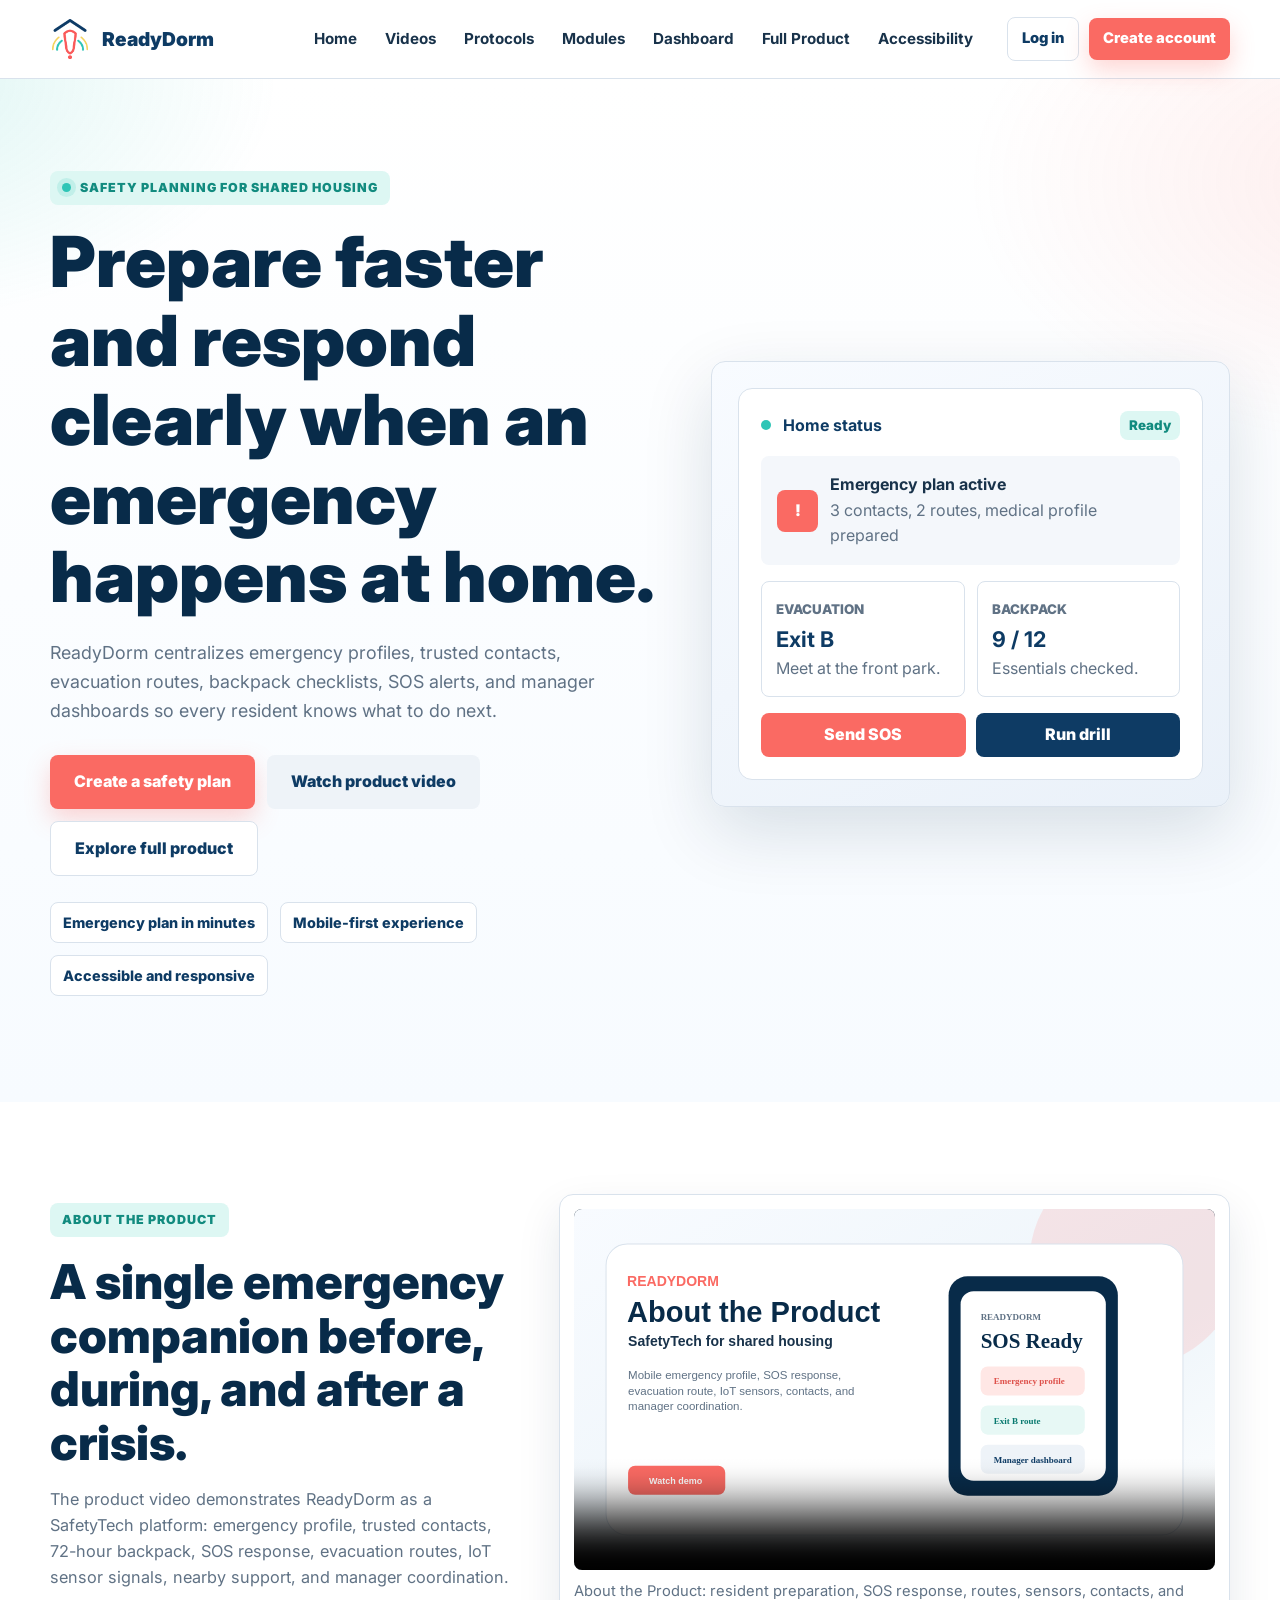
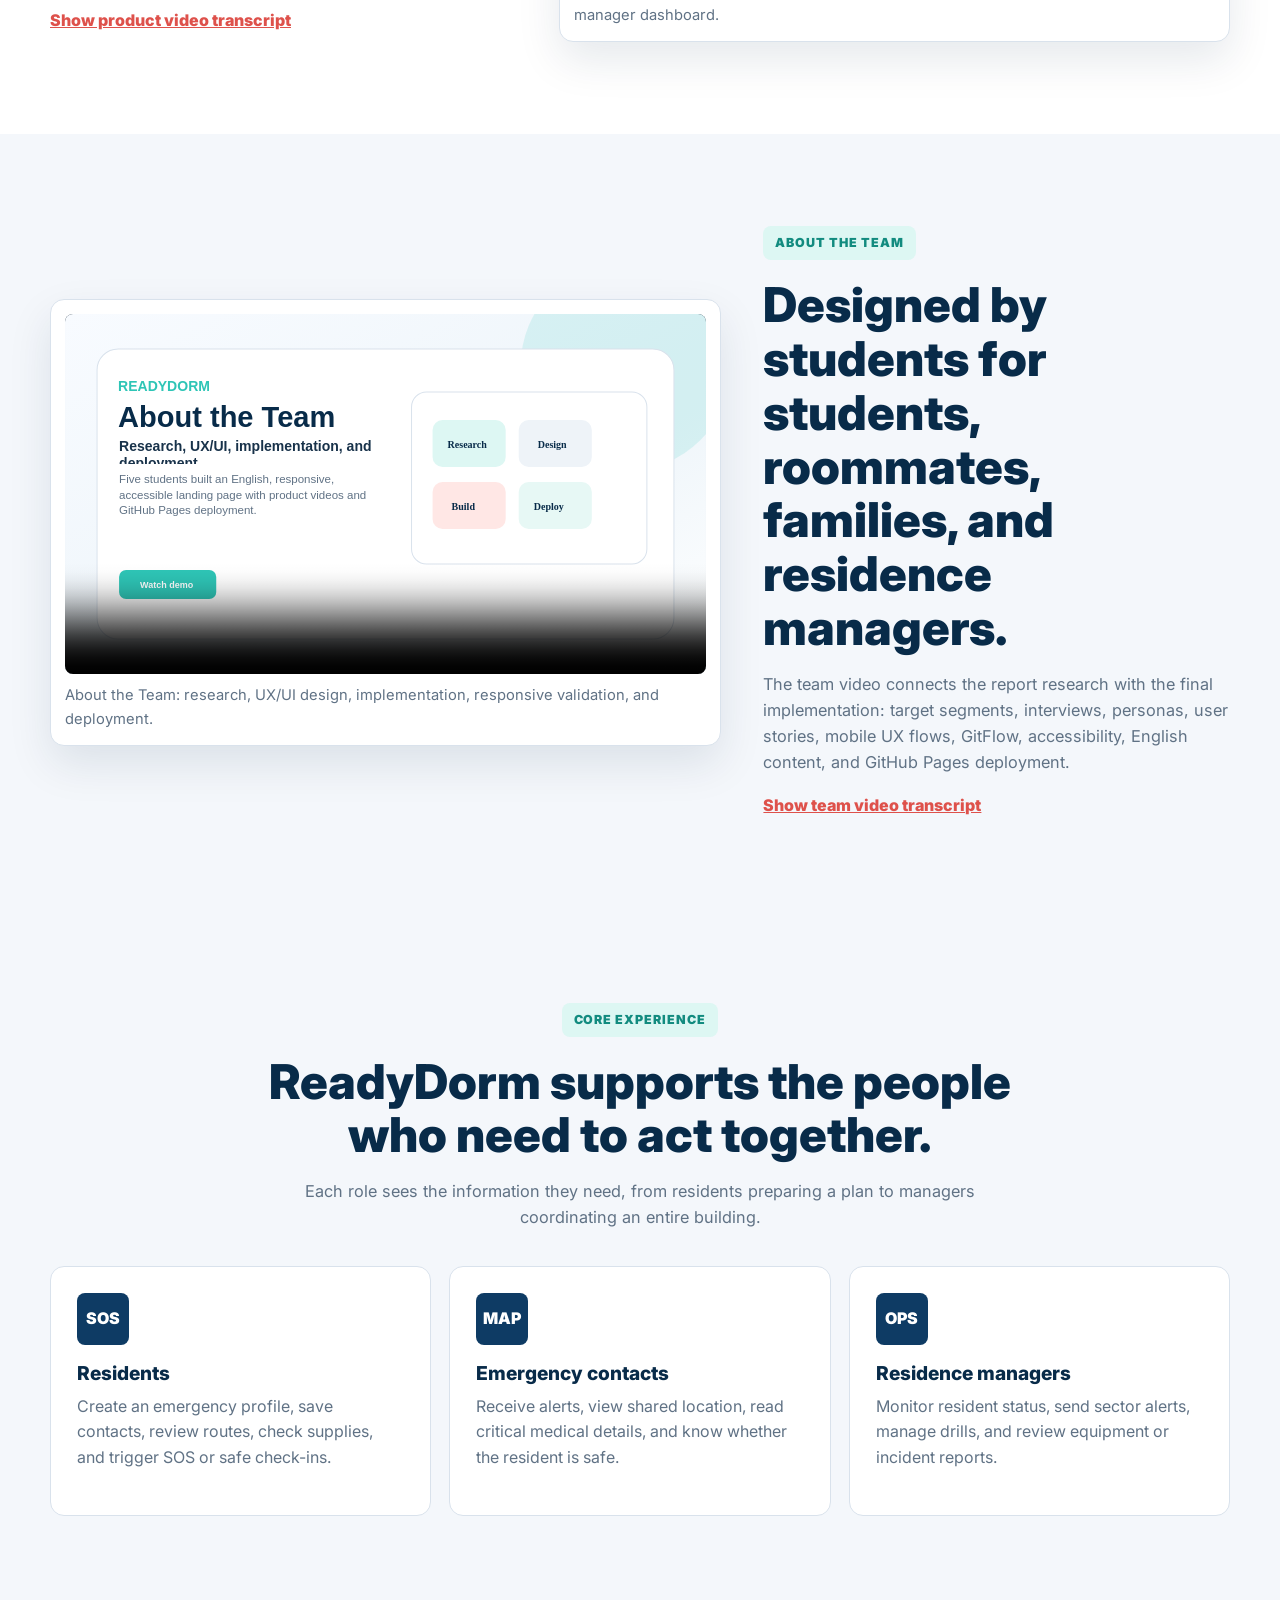
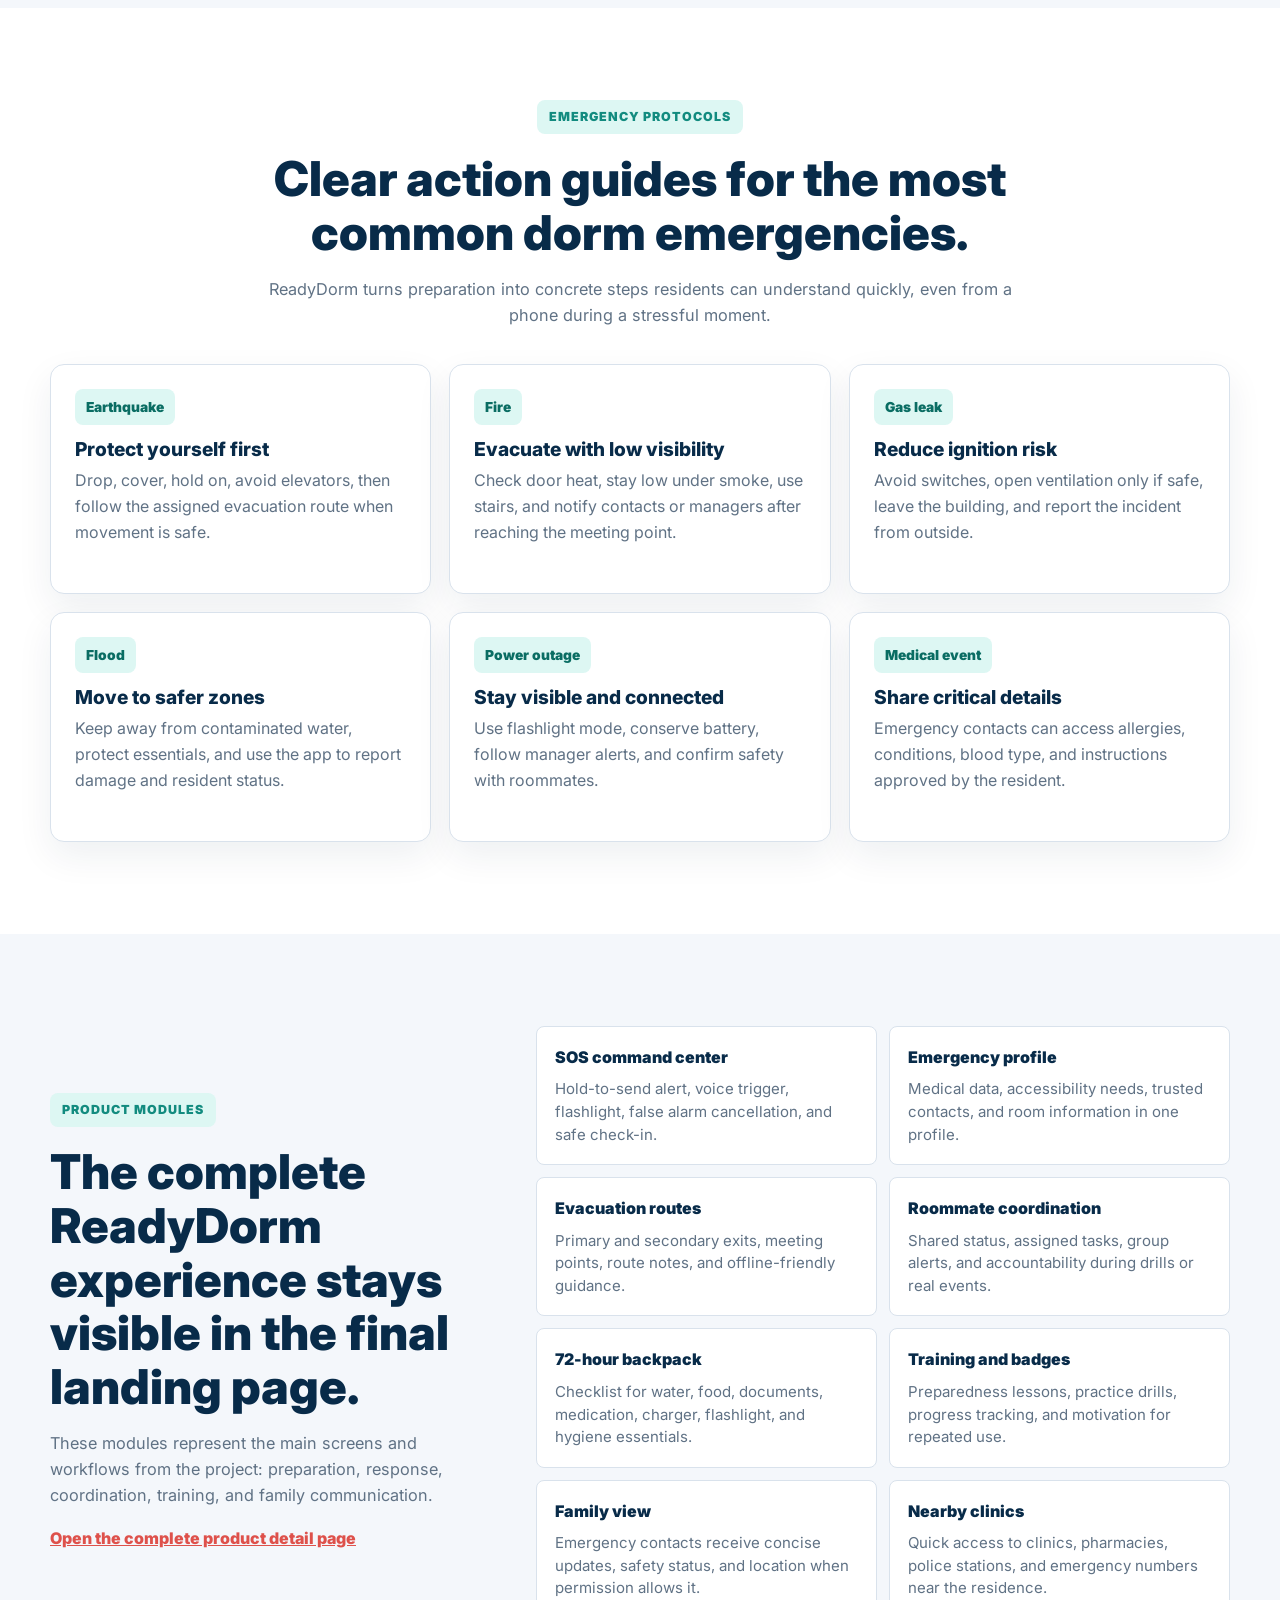
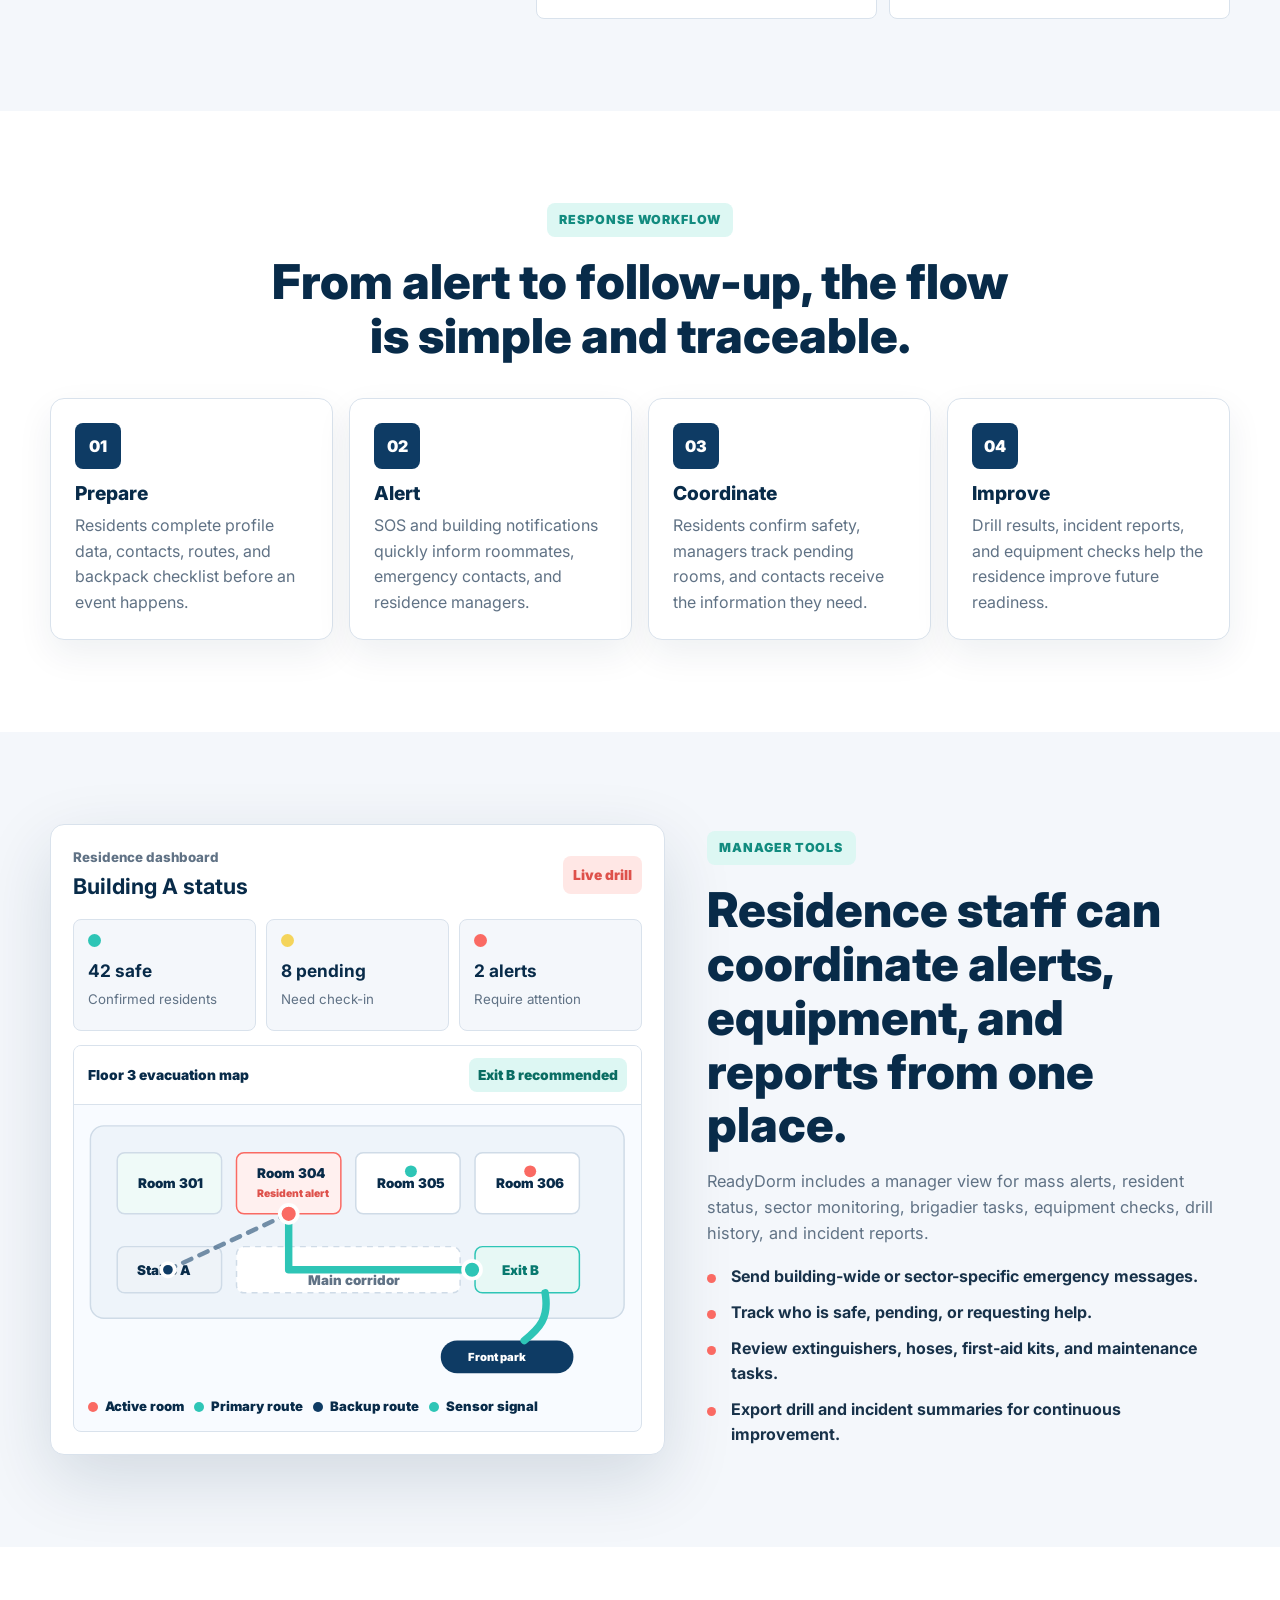
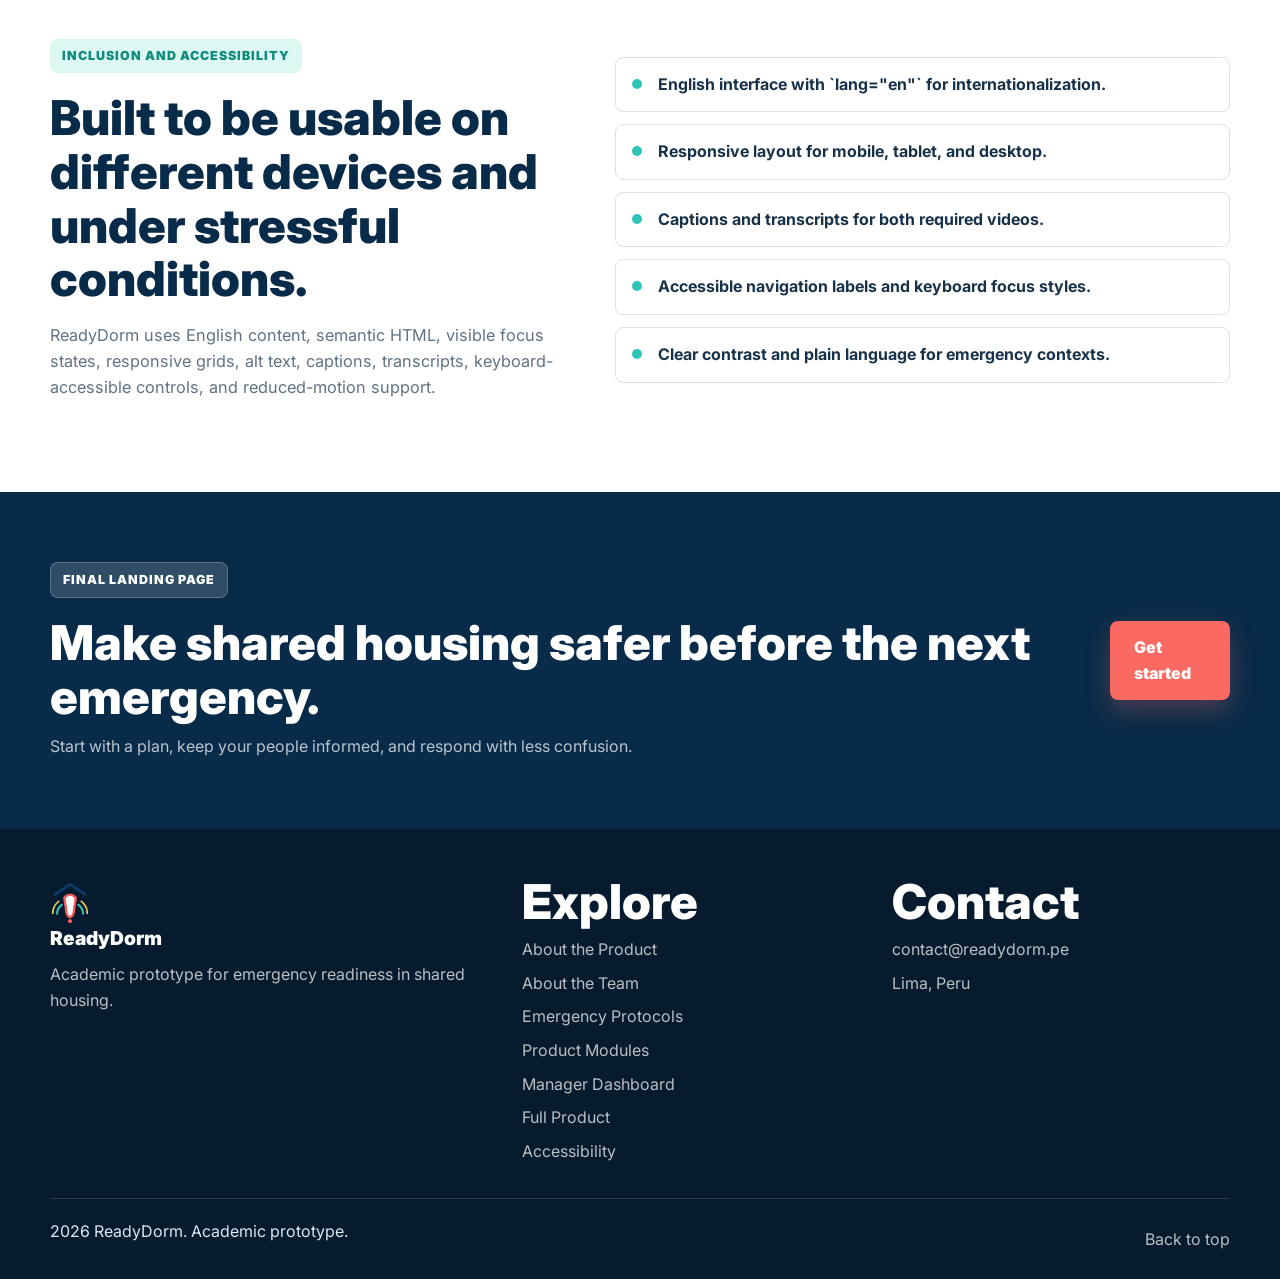
==== commit 30e39ac9: "Align videos with ReadyDorm report" ====
--- a/public/index.html
+++ b/public/index.html
@@ -105,13 +105,13 @@
           <span class="section-kicker">About the Product</span>
           <h2 id="product-title">A single emergency companion before, during, and after a crisis.</h2>
           <p>
-            The product video explains how ReadyDorm helps residents prepare information, trigger alerts, follow evacuation guidance, and keep emergency contacts informed without switching between different apps.
+            The product video demonstrates ReadyDorm as a SafetyTech platform: emergency profile, trusted contacts, 72-hour backpack, SOS response, evacuation routes, IoT sensor signals, nearby support, and manager coordination.
           </p>
           <button class="text-button" type="button" data-toggle-transcript="productTranscript" aria-expanded="false">
             Show product video transcript
           </button>
           <div class="transcript" id="productTranscript" hidden>
-            <p><strong>Transcript:</strong> ReadyDorm brings emergency preparation into one mobile-first workflow. Residents can prepare profiles, contacts, backpacks, and evacuation routes. During an emergency, SOS alerts, safe check-ins, and route guidance help residents act quickly. Managers can monitor building status, alerts, sensors, and meeting points from a dashboard.</p>
+            <p><strong>Transcript:</strong> ReadyDorm is a SafetyTech residential platform for students, roommates, managers, and emergency contacts. Residents prepare an emergency profile, trusted contacts, evacuation routes, and a 72-hour backpack. During a crisis, SOS, voice support, flashlight mode, false alarm cancellation, and safe check-ins guide the response. The manager dashboard shows resident status, evacuation routes, meeting points, IoT sensors, and nearby support. Roommates, families, and residence staff coordinate from one shared emergency workflow.</p>
           </div>
         </div>
         <figure class="video-card reveal delay-1">
@@ -120,7 +120,7 @@
             <track kind="captions" src="assets/videos/about-product.vtt" srclang="en" label="English captions" default>
             Your browser does not support the video element.
           </video>
-          <figcaption>About the Product: ReadyDorm's preparation, response, and coordination workflow.</figcaption>
+          <figcaption>About the Product: resident preparation, SOS response, routes, sensors, contacts, and manager dashboard.</figcaption>
         </figure>
       </div>
     </section>
@@ -133,19 +133,19 @@
             <track kind="captions" src="assets/videos/about-team.vtt" srclang="en" label="English captions" default>
             Your browser does not support the video element.
           </video>
-          <figcaption>About the Team: research, design decisions, and final deployment.</figcaption>
+          <figcaption>About the Team: research, UX/UI design, implementation, responsive validation, and deployment.</figcaption>
         </figure>
         <div class="section-copy reveal delay-1">
           <span class="section-kicker">About the Team</span>
           <h2 id="team-title">Designed by students for students, roommates, families, and residence managers.</h2>
           <p>
-            Our team focused on a clear, inclusive experience for people under pressure: simple language, responsive layouts, keyboard-friendly controls, and safety flows that are easy to scan.
+            The team video connects the report research with the final implementation: target segments, interviews, personas, user stories, mobile UX flows, GitFlow, accessibility, English content, and GitHub Pages deployment.
           </p>
           <button class="text-button" type="button" data-toggle-transcript="teamTranscript" aria-expanded="false">
             Show team video transcript
           </button>
           <div class="transcript" id="teamTranscript" hidden>
-            <p><strong>Transcript:</strong> ReadyDorm was designed by students for safer shared housing. The team researched resident, roommate, family, and residence manager needs. The design prioritizes low cognitive load, accessible controls, and fast decisions. The final prototype includes videos, a responsive landing page, a product detail page, and GitHub Pages deployment.</p>
+            <p><strong>Transcript:</strong> ReadyDorm was built by five students for safer shared housing. The team used the report research: target segments, interviews, personas, user stories, and mobile UX flows. The implementation follows the challenge scope: HTML, CSS, JavaScript, GitFlow, README, and GitHub Pages. The final page is in English, responsive, accessible, and includes About the Product and About the Team videos. The product detail page keeps the extra modules visible without overloading the landing page.</p>
           </div>
         </div>
       </div>
